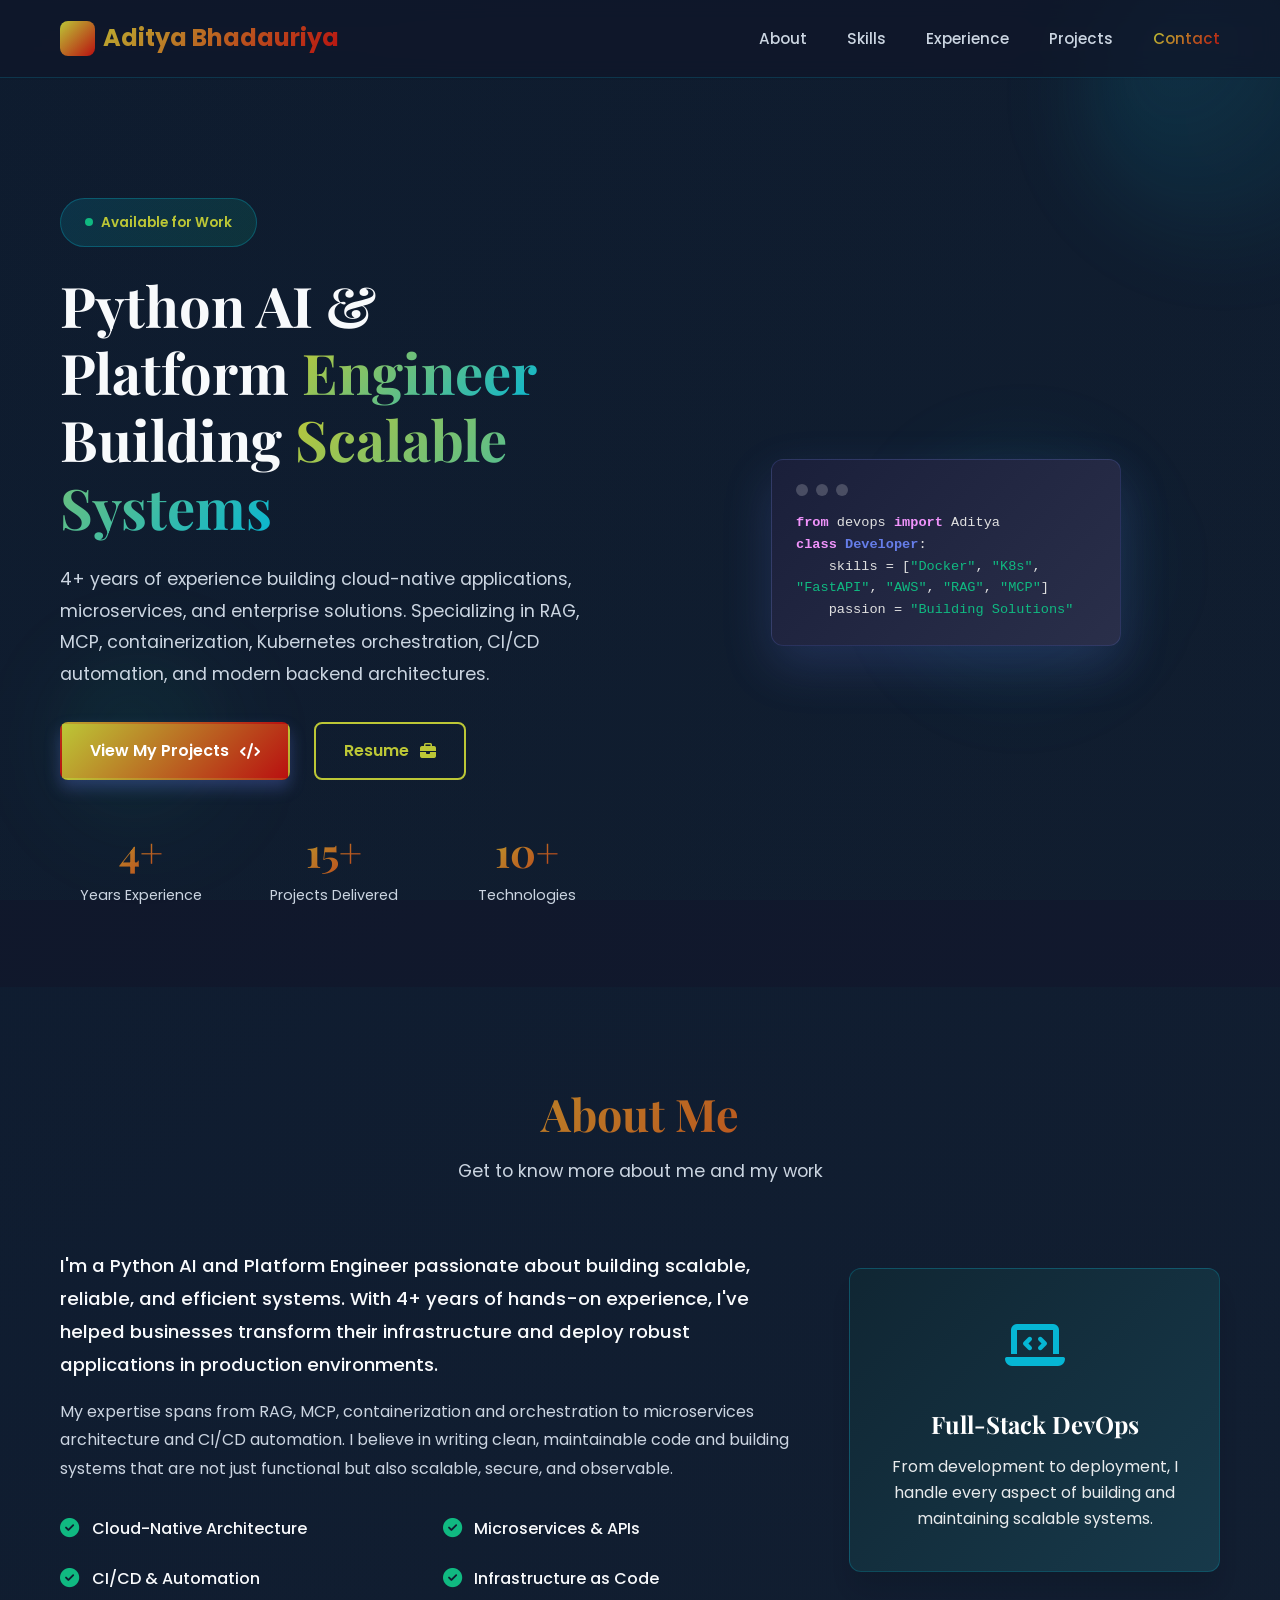
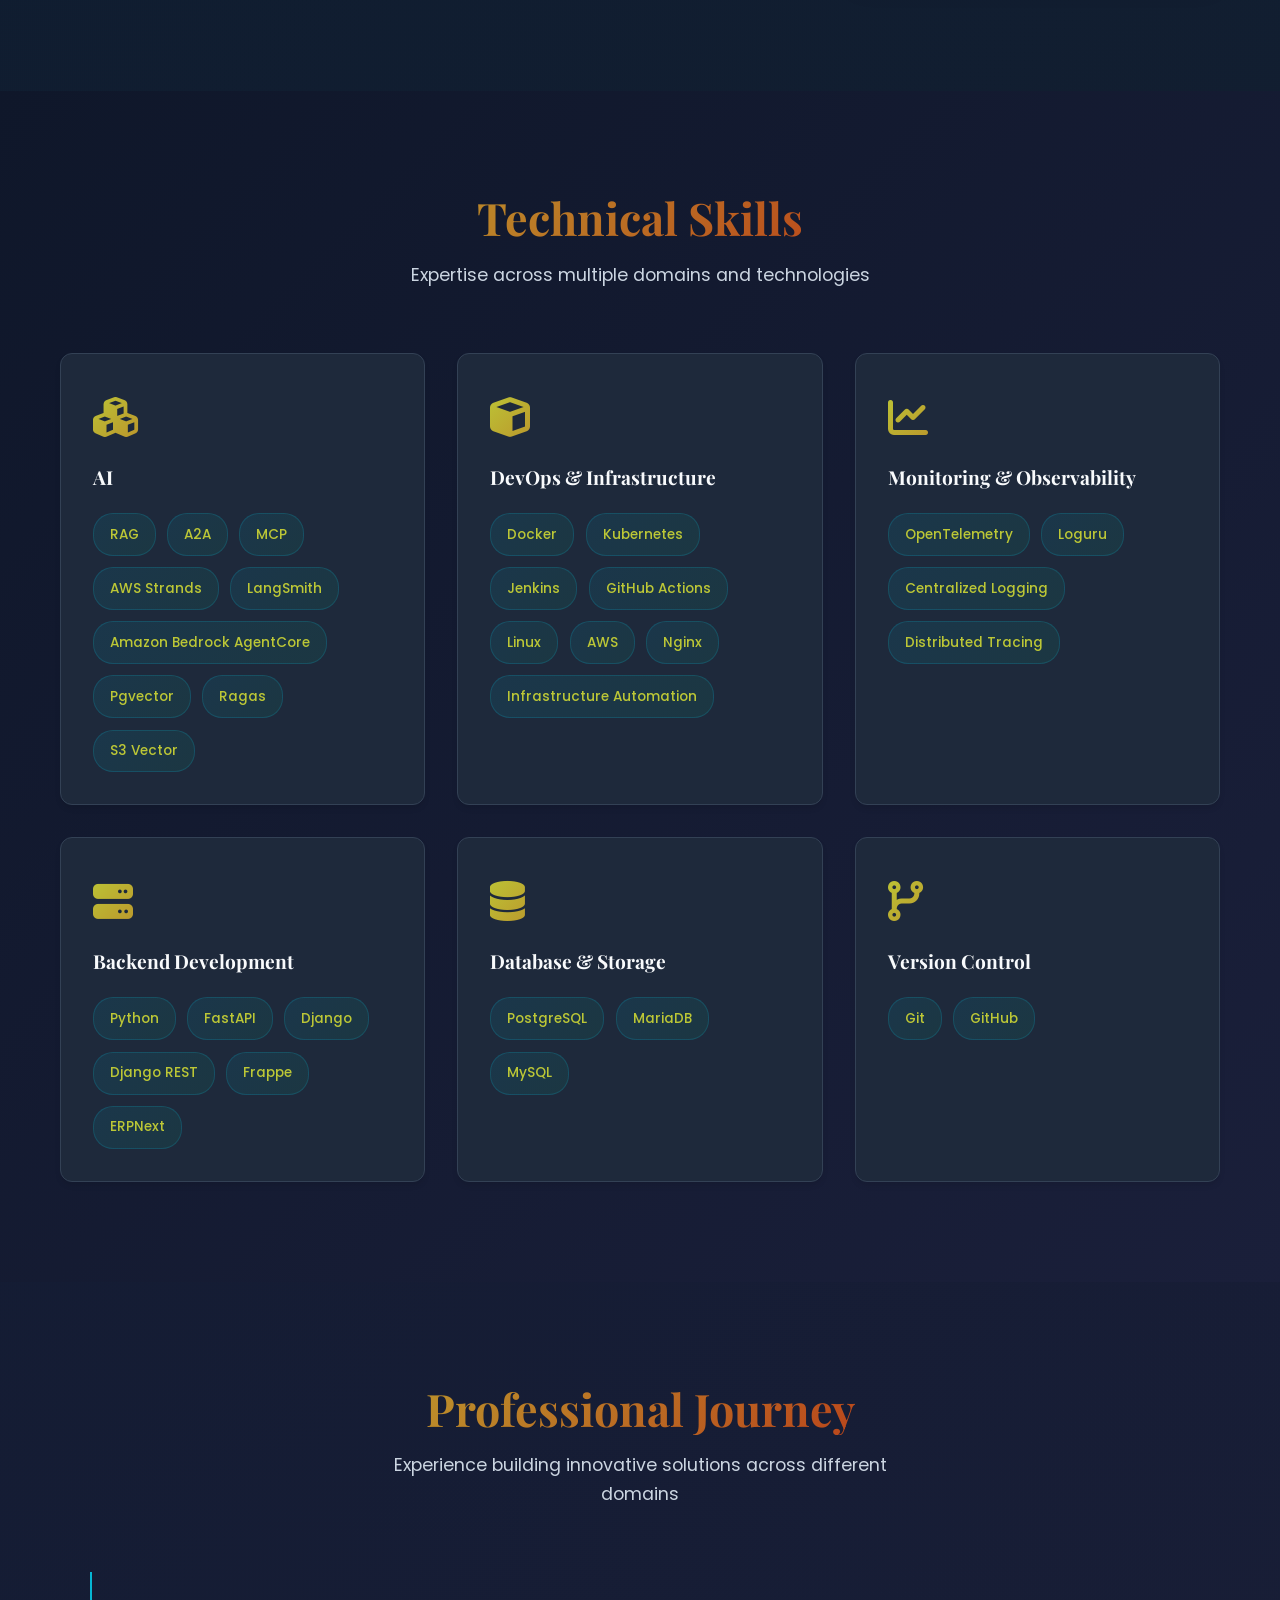
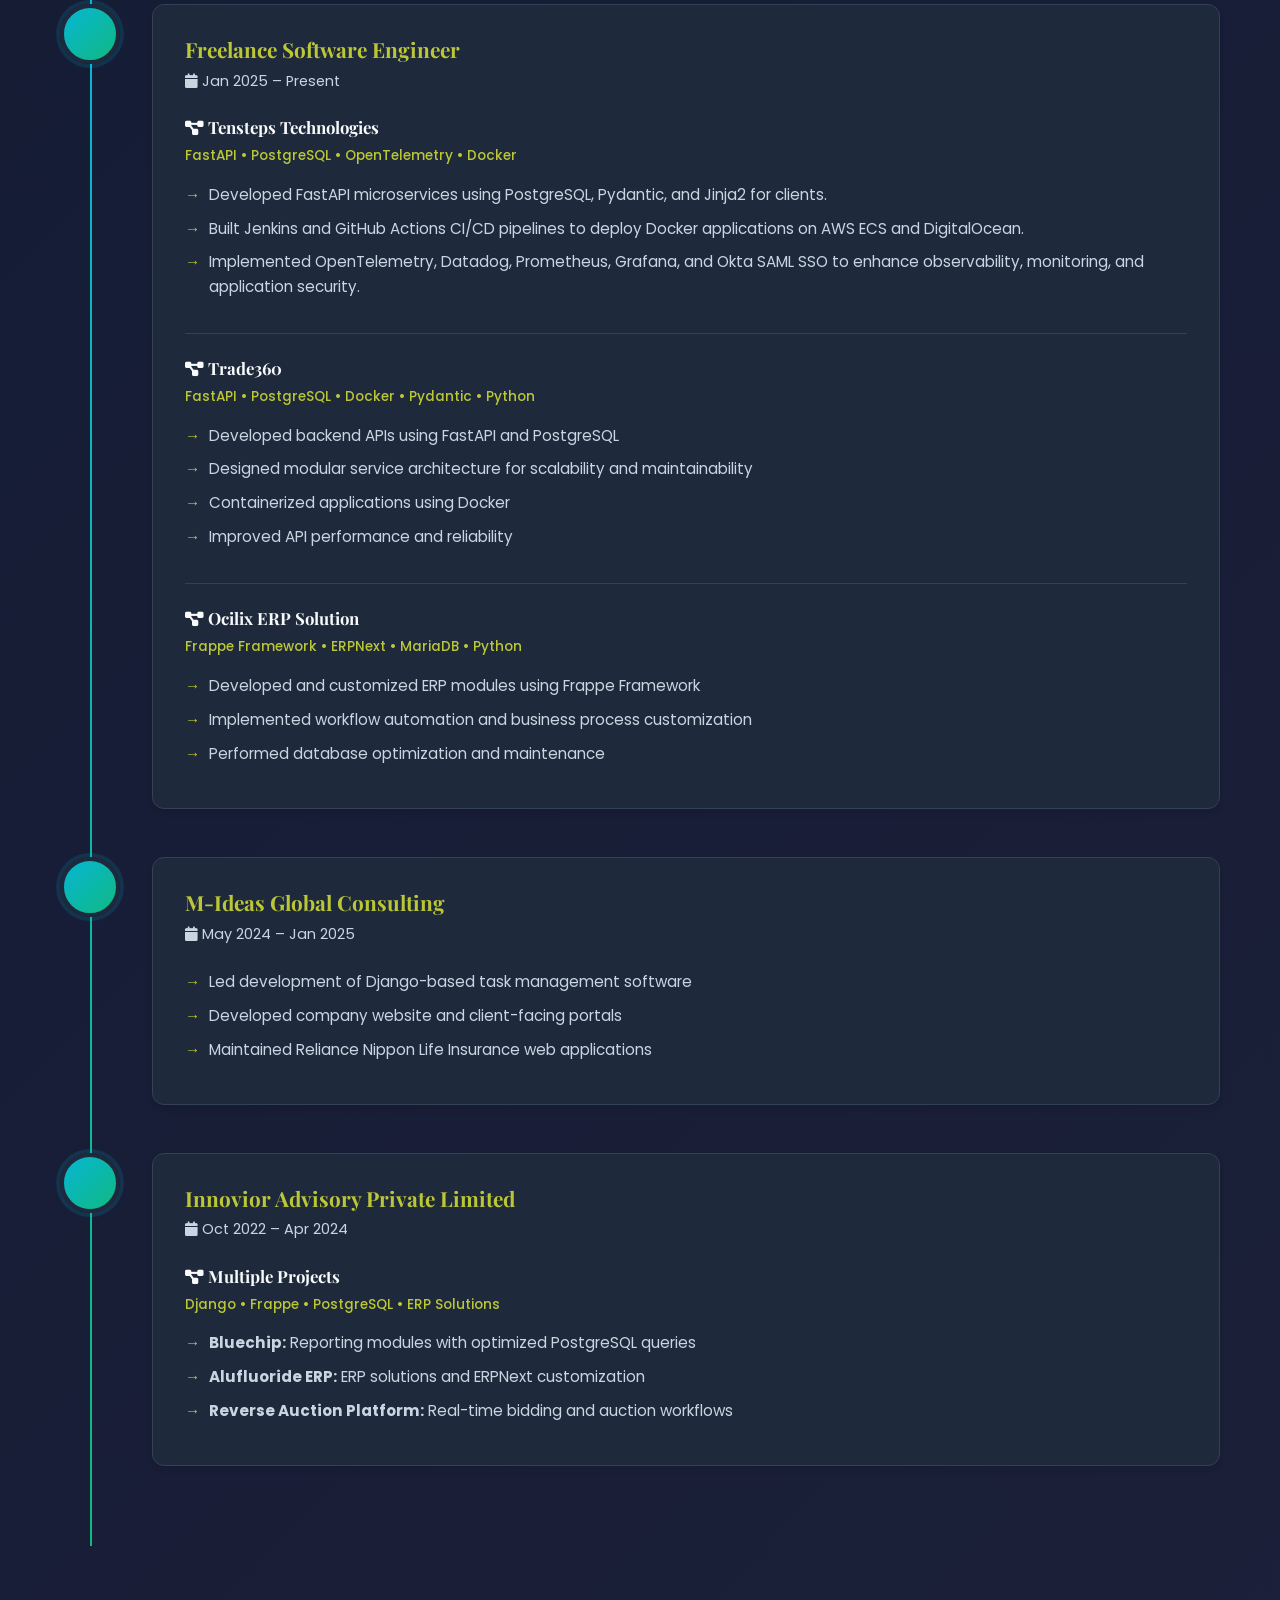
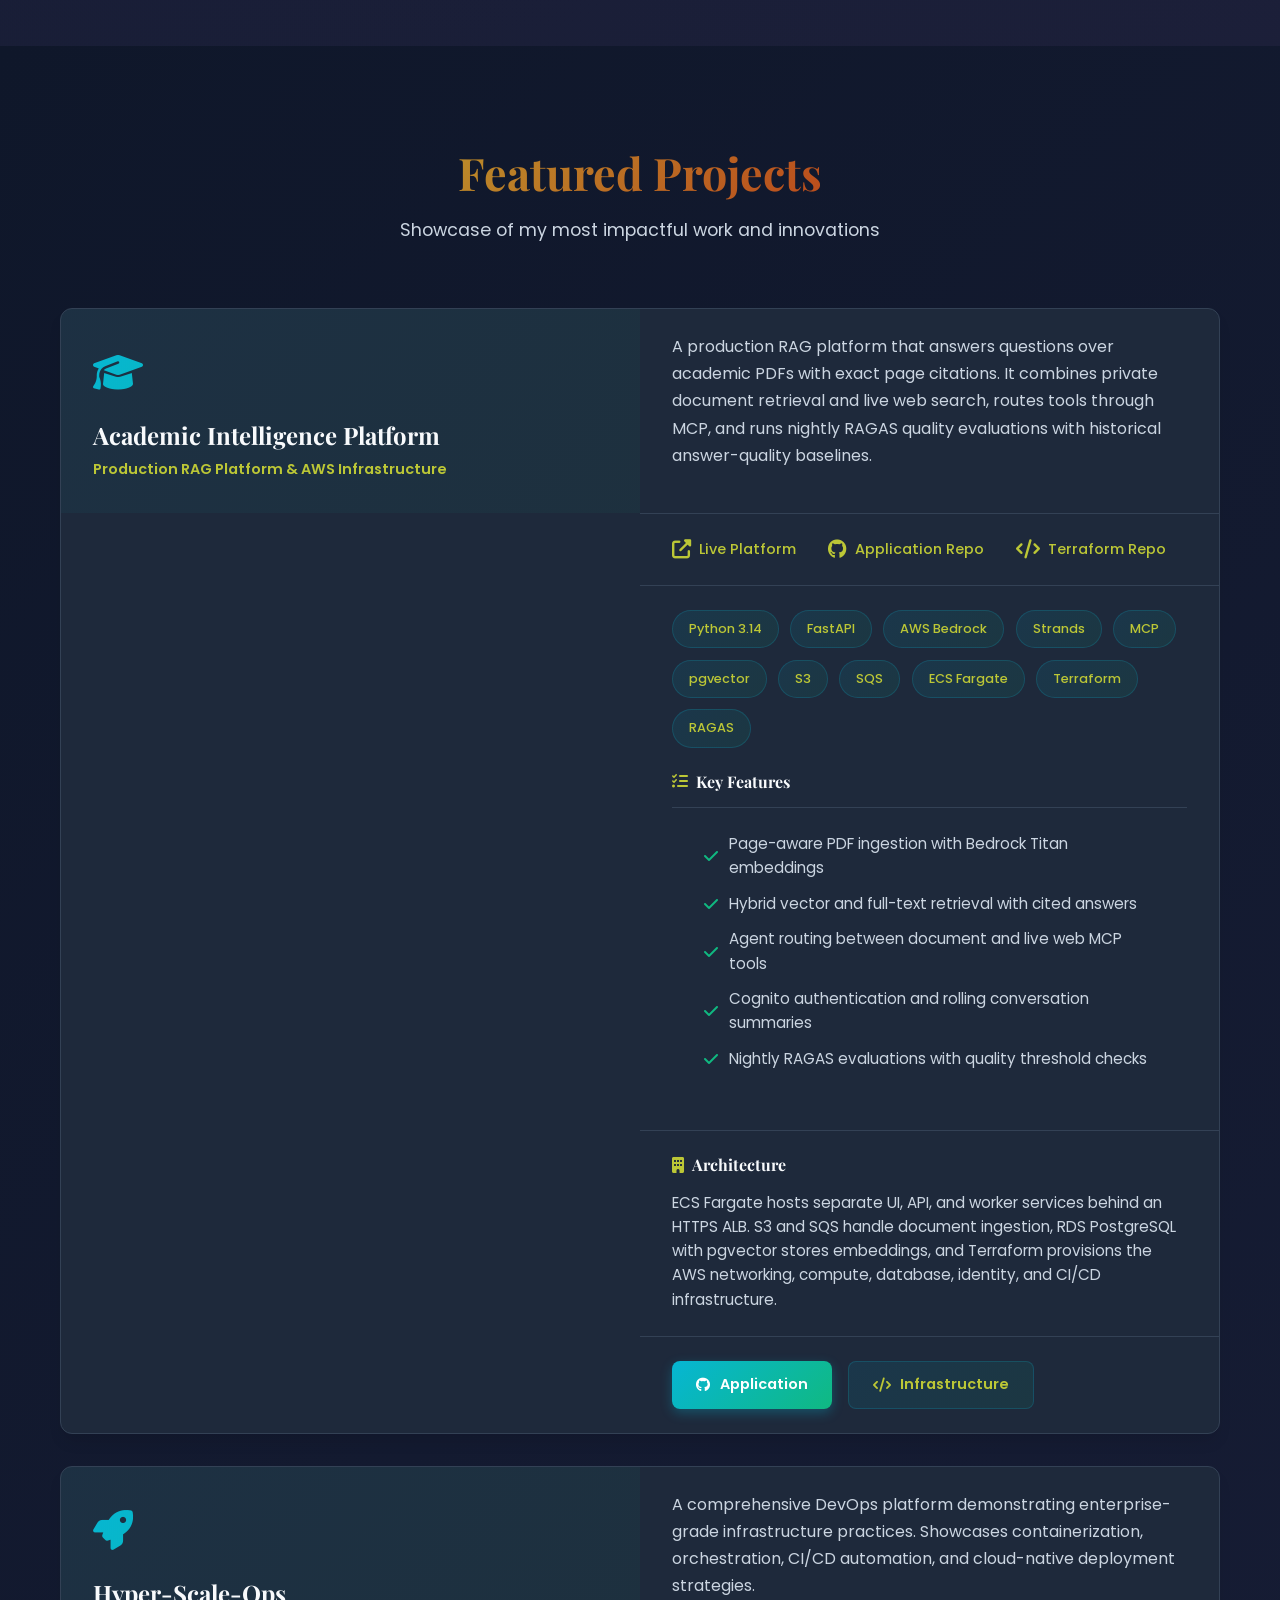
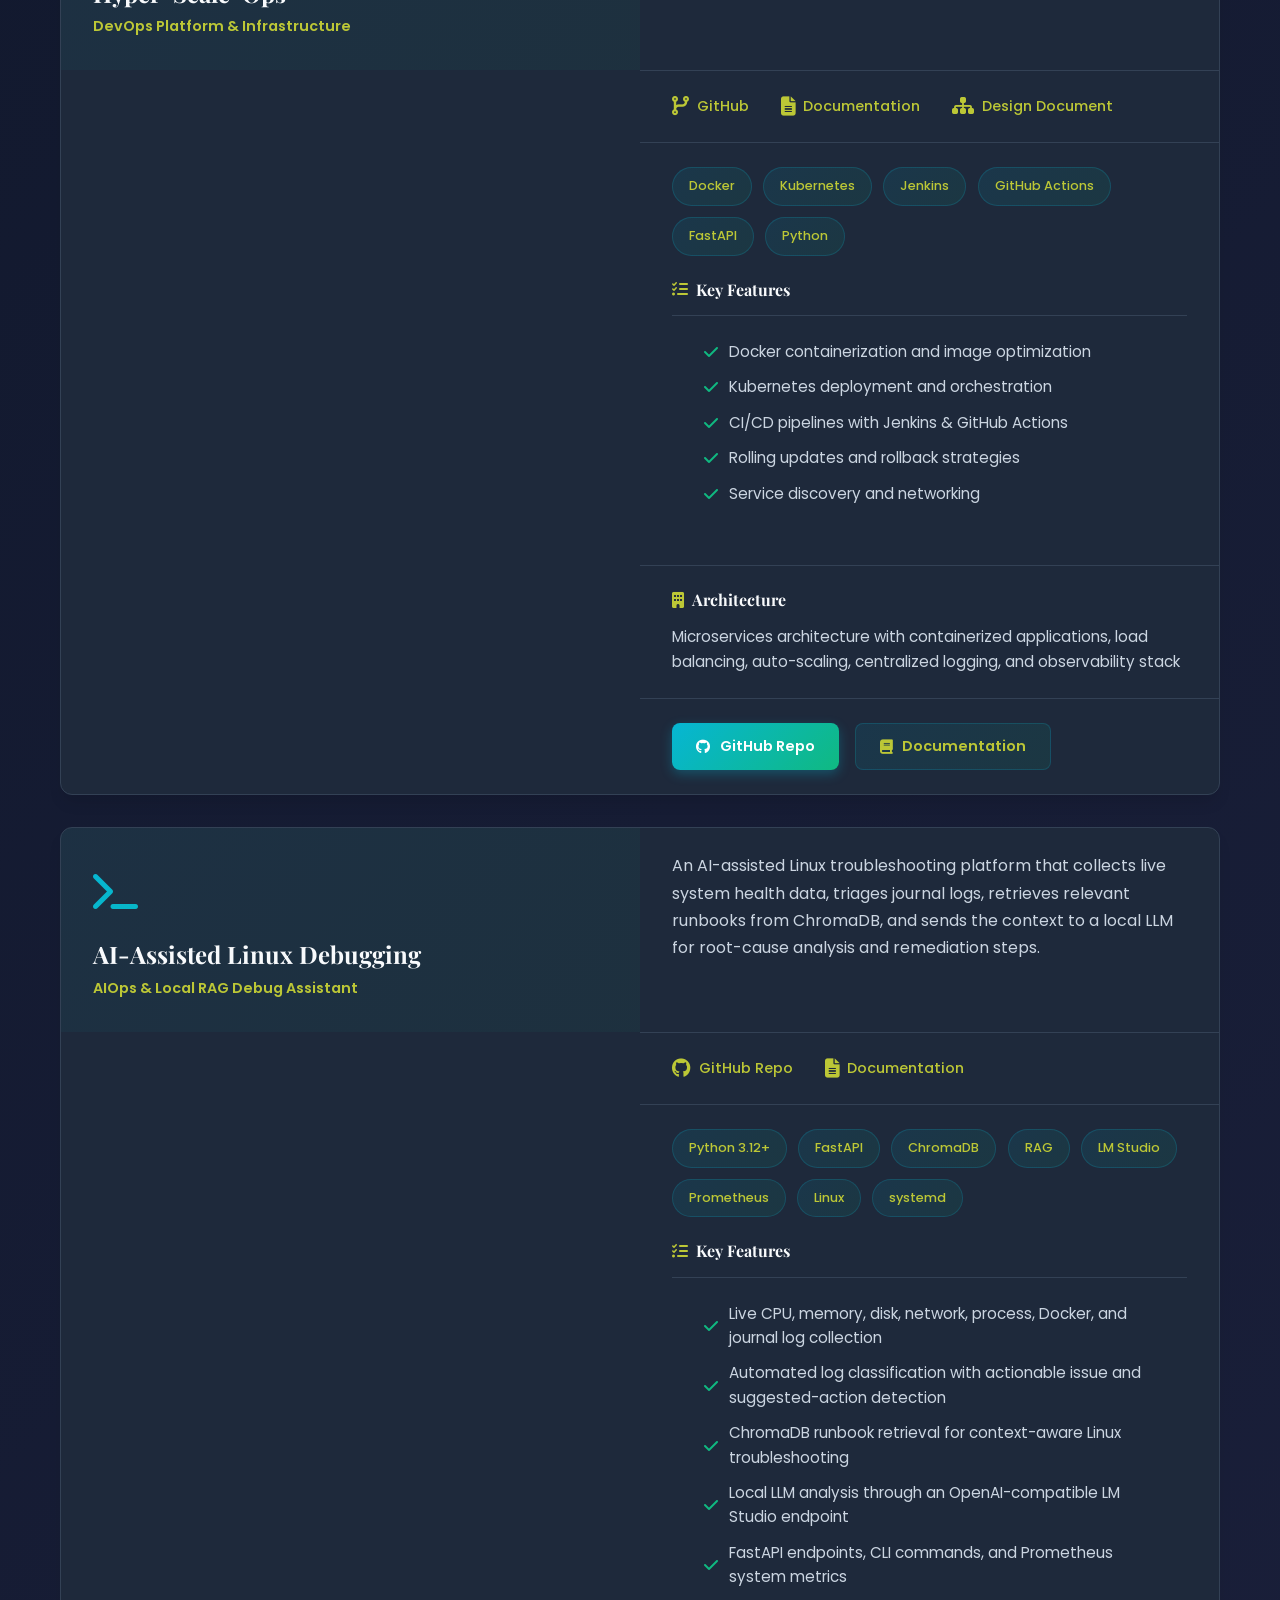
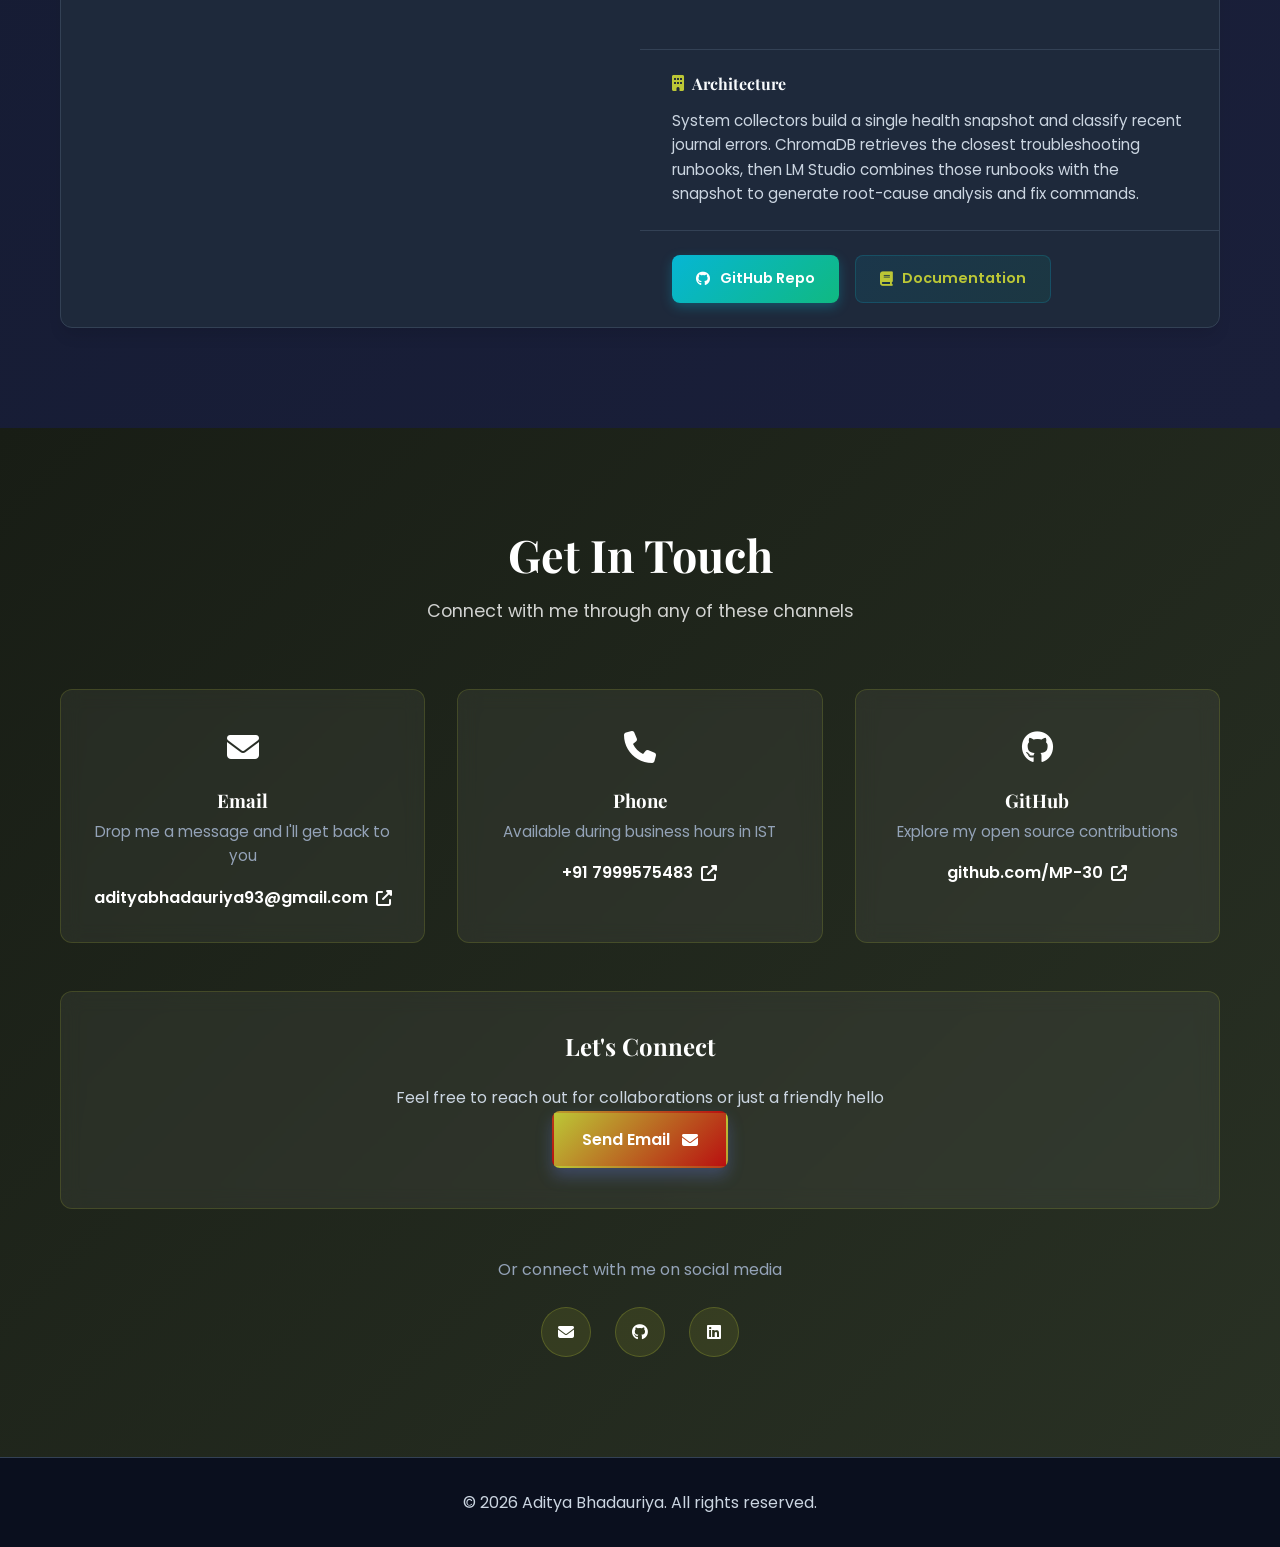
==== index.html @ bada7115 "added linux project" ====
<!DOCTYPE html>
<html lang="en">
<head>
        <!-- Google tag (gtag.js) -->
    <script async src="https://www.googletagmanager.com/gtag/js?id=G-WNMQYFWT1X"></script>
    <script>
      window.dataLayer = window.dataLayer || [];
      function gtag(){dataLayer.push(arguments);}
      gtag('js', new Date());

      gtag('config', 'G-WNMQYFWT1X');
    </script>
    <meta charset="UTF-8">
    <meta name="viewport" content="width=device-width, initial-scale=1.0">
    <title>Aditya Bhadauriya - DevOps & Backend Engineer</title>
    <link rel="icon" type="image/png" href="icon.png">
    <link rel="stylesheet" href="styles.css?v=20261117">
    <link rel="stylesheet" href="https://cdnjs.cloudflare.com/ajax/libs/font-awesome/6.4.0/css/all.min.css">
    <link href="https://fonts.googleapis.com/css2?family=Poppins:wght@300;400;500;600;700;800&family=Playfair+Display:wght@700;800&display=swap" rel="stylesheet">
</head>
<body>
    <!-- Animated Background -->
    <div class="stars"></div>
    <div class="animated-bg">
        <div class="blob blob-1"></div>
        <div class="blob blob-2"></div>
        <div class="blob blob-3"></div>
    </div>

    <!-- Navigation -->
    <nav class="navbar">
        <div class="container">
            <div class="nav-brand" >
                <span class="brand-icon">
                    <i class="fas fa-code" ></i>
                </span>
                <span>Aditya Bhadauriya</span>
            </div>
            <ul class="nav-menu">
                <li><a href="#about">About</a></li>
                <li><a href="#skills">Skills</a></li>
                <li><a href="#experience">Experience</a></li>
                <li><a href="#projects">Projects</a></li>
                <li><a href="#contact" class="nav-cta">Contact</a></li>
            </ul>
            <div class="hamburger">
                <span></span>
                <span></span>
                <span></span>
            </div>
        </div>
    </nav>

    <!-- Hero Section -->
    <section class="hero">
        <div class="container hero-container">
            <div class="hero-content">
                <div class="hero-badge">
                    <span class="badge-dot"></span>
                    <span>Available for Work</span>
                </div>
                <h1 class="hero-title">
                    Python AI & Platform <span class="gradient-text">Engineer</span><br>
                    Building <span class="gradient-text">Scalable Systems</span>
                </h1>
                <p class="hero-subtitle">
                    4+ years of experience building cloud-native applications, microservices, and enterprise solutions.
                    Specializing in RAG, MCP, containerization, Kubernetes orchestration, CI/CD automation, and modern backend architectures.
                </p>
                <div class="hero-cta">
                    <a href="#projects" class="btn btn-primary">
                        <span>View My Projects</span>
                        <i class="fas fa-code"></i>
                    </a>
                    <a href="assets/aditya_python_ai.pdf" target="_blank" rel="noopener noreferrer" class="btn btn-secondary">
                        <span>Resume</span>
                        <i class="fas fa-briefcase"></i>
                    </a>
                </div>
                <div class="hero-stats">
                    <div class="stat">
                        <h3>4+</h3>
                        <p>Years Experience</p>
                    </div>
                    <div class="stat">
                        <h3>15+</h3>
                        <p>Projects Delivered</p>
                    </div>
                    <div class="stat">
                        <h3>10+</h3>
                        <p>Technologies</p>
                    </div>
                </div>
            </div>
            <div class="hero-visual">
                <div class="hero-code">
                    <div class="code-header">
                        <div class="code-dot"></div>
                        <div class="code-dot"></div>
                        <div class="code-dot"></div>
                    </div>
                    <div class="code-content">
                        <p><span class="code-keyword">from</span> devops <span class="code-keyword">import</span> Aditya</p>
                        <p><span class="code-keyword">class</span> <span class="code-class">Developer</span>:</p>
                        <p>&nbsp;&nbsp;&nbsp;&nbsp;skills = [<span class="code-string">"Docker"</span>, <span class="code-string">"K8s"</span>, <span class="code-string">"FastAPI"</span>, <span class="code-string">"AWS"</span>, <span class="code-string">"RAG"</span>, <span class="code-string">"MCP"</span>]</p>
                        <p>&nbsp;&nbsp;&nbsp;&nbsp;passion = <span class="code-string">"Building Solutions"</span></p>
                    </div>
                </div>
            </div>
        </div>
    </section>

    <!-- About Section -->
    <section id="about" class="section about">
        <div class="container">
            <div class="section-header">
                <h2>About Me</h2>
                <p>Get to know more about me and my work</p>
            </div>
            <div class="about-grid">
                <div class="about-content">
                    <p class="about-text lead">
                        I'm a Python AI and Platform Engineer passionate about building scalable, reliable, and efficient systems.
                        With 4+ years of hands-on experience, I've helped businesses transform their infrastructure and deploy
                        robust applications in production environments.
                    </p>
                    <p class="about-text">
                        My expertise spans from RAG, MCP, containerization and orchestration to microservices architecture and CI/CD automation.
                        I believe in writing clean, maintainable code and building systems that are not just functional but also scalable, 
                        secure, and observable.
                    </p>
                    <div class="about-highlights">
                        <div class="highlight-item">
                            <i class="fas fa-check-circle"></i>
                            <span>Cloud-Native Architecture</span>
                        </div>
                        <div class="highlight-item">
                            <i class="fas fa-check-circle"></i>
                            <span>Microservices & APIs</span>
                        </div>
                        <div class="highlight-item">
                            <i class="fas fa-check-circle"></i>
                            <span>CI/CD & Automation</span>
                        </div>
                        <div class="highlight-item">
                            <i class="fas fa-check-circle"></i>
                            <span>Infrastructure as Code</span>
                        </div>
                    </div>
                </div>
                <div class="about-card">
                    <div class="card-icon">
                        <i class="fas fa-laptop-code"></i>
                    </div>
                    <h3>Full-Stack DevOps</h3>
                    <p>From development to deployment, I handle every aspect of building and maintaining scalable systems.</p>
                </div>
            </div>
        </div>
    </section>

    <!-- Skills Section -->
    <section id="skills" class="section skills">
        <div class="container">
            <div class="section-header">
                <h2>Technical Skills</h2>
                <p>Expertise across multiple domains and technologies</p>
            </div>
            <div class="skills-grid">
                <div class="skill-card">
                    <div class="skill-icon">
                        <i class="fas fa-cubes"></i>
                    </div>
                    <h3>AI</h3>
                    <div class="skill-tags">
                        <span class="skill-tag">RAG</span>
                        <span class="skill-tag">A2A</span>
                        <span class="skill-tag">MCP</span>
                        <span class="skill-tag">AWS Strands</span>
                        <span class="skill-tag">LangSmith</span>
                        <span class="skill-tag">Amazon Bedrock AgentCore</span>
                        <span class="skill-tag">Pgvector</span>
                        <span class="skill-tag">Ragas</span>
                        <span class="skill-tag">S3 Vector</span>
                    </div>
                </div>
                <div class="skill-card">
                    <div class="skill-icon">
                        <i class="fas fa-cube"></i>
                    </div>
                    <h3>DevOps & Infrastructure</h3>
                    <div class="skill-tags">
                        <span class="skill-tag">Docker</span>
                        <span class="skill-tag">Kubernetes</span>
                        <span class="skill-tag">Jenkins</span>
                        <span class="skill-tag">GitHub Actions</span>
                        <span class="skill-tag">Linux</span>
                        <span class="skill-tag">AWS</span>
                        <span class="skill-tag">Nginx</span>
                        <span class="skill-tag">Infrastructure Automation</span>
                    </div>
                </div>

                <div class="skill-card">
                    <div class="skill-icon">
                        <i class="fas fa-chart-line"></i>
                    </div>
                    <h3>Monitoring & Observability</h3>
                    <div class="skill-tags">
                        <span class="skill-tag">OpenTelemetry</span>
                        <span class="skill-tag">Loguru</span>
                        <span class="skill-tag">Centralized Logging</span>
                        <span class="skill-tag">Distributed Tracing</span>
                    </div>
                </div>

                <div class="skill-card">
                    <div class="skill-icon">
                        <i class="fas fa-server"></i>
                    </div>
                    <h3>Backend Development</h3>
                    <div class="skill-tags">
                        <span class="skill-tag">Python</span>
                        <span class="skill-tag">FastAPI</span>
                        <span class="skill-tag">Django</span>
                        <span class="skill-tag">Django REST</span>
                        <span class="skill-tag">Frappe</span>
                        <span class="skill-tag">ERPNext</span>
                    </div>
                </div>

                <div class="skill-card">
                    <div class="skill-icon">
                        <i class="fas fa-database"></i>
                    </div>
                    <h3>Database & Storage</h3>
                    <div class="skill-tags">
                        <span class="skill-tag">PostgreSQL</span>
                        <span class="skill-tag">MariaDB</span>
                        <span class="skill-tag">MySQL</span>
                    </div>
                </div>

                <div class="skill-card">
                    <div class="skill-icon">
                        <i class="fas fa-code-branch"></i>
                    </div>
                    <h3>Version Control</h3>
                    <div class="skill-tags">
                        <span class="skill-tag">Git</span>
                        <span class="skill-tag">GitHub</span>
                    </div>
                </div>
            </div>
        </div>
    </section>

    <!-- Experience Section -->
    <section id="experience" class="section experience">
        <div class="container">
            <div class="section-header">
                <h2>Professional Journey</h2>
                <p>Experience building innovative solutions across different domains</p>
            </div>
            
            <div class="experience-timeline">
                <div class="timeline-item">
                    <div class="timeline-marker"></div>
                    <div class="timeline-content">
                        <div class="experience-header">
                            <h3>Freelance Software Engineer</h3>
                            <span class="date"><i class="fas fa-calendar"></i> Jan 2025 – Present</span>
                        </div>

                        <div class="experience-project">
                            <h4><i class="fas fa-project-diagram"></i> Tensteps Technologies</h4>
                            <p class="tech-stack">FastAPI • PostgreSQL • OpenTelemetry • Docker</p>
                            <ul class="responsibilities">
                                <li>Developed FastAPI microservices using PostgreSQL, Pydantic, and Jinja2 for clients.</li>
                                <li>Built Jenkins and GitHub Actions CI/CD pipelines to deploy Docker applications on AWS ECS and DigitalOcean.</li>
                                <li>Implemented OpenTelemetry, Datadog, Prometheus, Grafana, and Okta SAML SSO to enhance observability, monitoring, and application security.</li>
                            </ul>
                        </div>

                        <div class="experience-project">
                            <h4><i class="fas fa-project-diagram"></i> Trade360</h4>
                            <p class="tech-stack">FastAPI • PostgreSQL • Docker • Pydantic • Python</p>
                            <ul class="responsibilities">
                                <li>Developed backend APIs using FastAPI and PostgreSQL</li>
                                <li>Designed modular service architecture for scalability and maintainability</li>
                                <li>Containerized applications using Docker</li>
                                <li>Improved API performance and reliability</li>
                            </ul>
                        </div>

                        <div class="experience-project">
                            <h4><i class="fas fa-project-diagram"></i> Ocilix ERP Solution</h4>
                            <p class="tech-stack">Frappe Framework • ERPNext • MariaDB • Python</p>
                            <ul class="responsibilities">
                                <li>Developed and customized ERP modules using Frappe Framework</li>
                                <li>Implemented workflow automation and business process customization</li>
                                <li>Performed database optimization and maintenance</li>
                            </ul>
                        </div>
                    </div>
                </div>




                <div class="timeline-item">
                    <div class="timeline-marker"></div>
                    <div class="timeline-content">
                        <div class="experience-header">
                            <h3>M-Ideas Global Consulting</h3>
                            <span class="date"><i class="fas fa-calendar"></i> May 2024 – Jan 2025</span>
                        </div>
                        <ul class="responsibilities">
                            <li>Led development of Django-based task management software</li>
                            <li>Developed company website and client-facing portals</li>
                            <li>Maintained Reliance Nippon Life Insurance web applications</li>
                        </ul>
                    </div>
                </div>

                <div class="timeline-item">
                    <div class="timeline-marker"></div>
                    <div class="timeline-content">
                        <div class="experience-header">
                            <h3>Innovior Advisory Private Limited</h3>
                            <span class="date"><i class="fas fa-calendar"></i> Oct 2022 – Apr 2024</span>
                        </div>

                        <div class="experience-project">
                            <h4><i class="fas fa-project-diagram"></i> Multiple Projects</h4>
                            <p class="tech-stack">Django • Frappe • PostgreSQL • ERP Solutions</p>
                            <ul class="responsibilities">
                                <li><strong>Bluechip:</strong> Reporting modules with optimized PostgreSQL queries</li>
                                <li><strong>Alufluoride ERP:</strong> ERP solutions and ERPNext customization</li>
                                <li><strong>Reverse Auction Platform:</strong> Real-time bidding and auction workflows</li>
                            </ul>
                        </div>
                    </div>
                </div>
            </div>
        </div>
    </section>

    <!-- Projects Section -->
    <section id="projects" class="section projects">
        <div class="container">
            <div class="section-header">
                <h2>Featured Projects</h2>
                <p>Showcase of my most impactful work and innovations</p>
            </div>
            
            <div class="projects-grid">
                <div class="project-card featured">
                    <div class="project-header">
                        <div class="project-icon">
                            <i class="fas fa-graduation-cap"></i>
                        </div>
                        <h3>Academic Intelligence Platform</h3>
                        <span class="project-type">Production RAG Platform & AWS Infrastructure</span>
                    </div>
                    <p class="project-description">
                        A production RAG platform that answers questions over academic PDFs with exact page citations.
                        It combines private document retrieval and live web search, routes tools through MCP, and runs nightly
                        RAGAS quality evaluations with historical answer-quality baselines.
                    </p>
                    <div class="project-meta">
                        <a href="https://ai.adityalive.tech" target="_blank" rel="noopener noreferrer" class="meta-item">
                            <i class="fas fa-external-link-alt"></i>
                            <span>Live Platform</span>
                        </a>
                        <a href="https://github.com/MP-30/Academic-Intelligence-Platform" target="_blank" rel="noopener noreferrer" class="meta-item">
                            <i class="fab fa-github"></i>
                            <span>Application Repo</span>
                        </a>
                        <a href="https://github.com/MP-30/academic-intelligence-platform-terraform" target="_blank" rel="noopener noreferrer" class="meta-item">
                            <i class="fas fa-code"></i>
                            <span>Terraform Repo</span>
                        </a>
                    </div>
                    <div class="project-tech">
                        <span class="tech">Python 3.14</span>
                        <span class="tech">FastAPI</span>
                        <span class="tech">AWS Bedrock</span>
                        <span class="tech">Strands</span>
                        <span class="tech">MCP</span>
                        <span class="tech">pgvector</span>
                        <span class="tech">S3</span>
                        <span class="tech">SQS</span>
                        <span class="tech">ECS Fargate</span>
                        <span class="tech">Terraform</span>
                        <span class="tech">RAGAS</span>
                    </div>
                    <div class="project-section">
                        <h4><i class="fas fa-tasks"></i> Key Features</h4>
                        <ul class="project-features">
                            <li><i class="fas fa-check"></i> Page-aware PDF ingestion with Bedrock Titan embeddings</li>
                            <li><i class="fas fa-check"></i> Hybrid vector and full-text retrieval with cited answers</li>
                            <li><i class="fas fa-check"></i> Agent routing between document and live web MCP tools</li>
                            <li><i class="fas fa-check"></i> Cognito authentication and rolling conversation summaries</li>
                            <li><i class="fas fa-check"></i> Nightly RAGAS evaluations with quality threshold checks</li>
                        </ul>
                    </div>
                    <div class="project-section">
                        <h4><i class="fas fa-building"></i> Architecture</h4>
                        <p class="project-architecture">
                            ECS Fargate hosts separate UI, API, and worker services behind an HTTPS ALB.
                            S3 and SQS handle document ingestion, RDS PostgreSQL with pgvector stores embeddings,
                            and Terraform provisions the AWS networking, compute, database, identity, and CI/CD infrastructure.
                        </p>
                    </div>
                    <div class="project-links">
                        <a href="https://github.com/MP-30/Academic-Intelligence-Platform" class="project-link primary" target="_blank" rel="noopener noreferrer">
                            <i class="fab fa-github"></i>
                            <span>Application</span>
                        </a>
                        <a href="https://github.com/MP-30/academic-intelligence-platform-terraform" class="project-link secondary" target="_blank" rel="noopener noreferrer">
                            <i class="fas fa-code"></i>
                            <span>Infrastructure</span>
                        </a>
                    </div>
                </div>

                <div class="project-card featured">

                    <div class="project-header">
                        <div class="project-icon">
                            <i class="fas fa-rocket"></i>
                        </div>
                        <h3>Hyper-Scale-Ops</h3>
                        <span class="project-type">DevOps Platform & Infrastructure</span>
                    </div>
                    <p class="project-description">
                        A comprehensive DevOps platform demonstrating enterprise-grade infrastructure practices. Showcases containerization, 
                        orchestration, CI/CD automation, and cloud-native deployment strategies.
                    </p>
                    <div class="project-meta">
                        <a href="https://github.com/MP-30/hyper-scale-ops" target="_blank" class="meta-item">
                            <i class="fas fa-code-branch"></i>
                            <span>GitHub</span>
                        </a>

                        <a href="https://app.notion.com/p/Hyper-Scale-Ops-36eb5df6bb2e8033bfb6fa364d04caaa?v=36eb5df6bb2e80d48773000cc028a80b&source=copy_link" target="_blank" class="meta-item">
                            <i class="fas fa-file-alt"></i>
                            <span>Documentation</span>
                        </a>

                        <a href="https://app.notion.com/p/Design-Document-for-Hyper-3a3b5df6bb2e801ebc78c1281d220170?source=copy_link" target="_blank" class="meta-item">
                            <i class="fas fa-sitemap"></i>
                            <span>Design Document</span>
                        </a>
                    </div>
                    <div class="project-tech">
                        <span class="tech">Docker</span>
                        <span class="tech">Kubernetes</span>
                        <span class="tech">Jenkins</span>
                        <span class="tech">GitHub Actions</span>
                        <span class="tech">FastAPI</span>
                        <span class="tech">Python</span>
                    </div>
                    <div class="project-section">
                        <h4><i class="fas fa-tasks"></i> Key Features</h4>
                        <ul class="project-features">
                            <li><i class="fas fa-check"></i> Docker containerization and image optimization</li>
                            <li><i class="fas fa-check"></i> Kubernetes deployment and orchestration</li>
                            <li><i class="fas fa-check"></i> CI/CD pipelines with Jenkins & GitHub Actions</li>
                            <li><i class="fas fa-check"></i> Rolling updates and rollback strategies</li>
                            <li><i class="fas fa-check"></i> Service discovery and networking</li>
                        </ul>
                    </div>
                    <div class="project-section">
                        <h4><i class="fas fa-building"></i> Architecture</h4>
                        <p class="project-architecture">Microservices architecture with containerized applications, load balancing, auto-scaling, centralized logging, and observability stack</p>
                    </div>
                    <div class="project-links">
                        <a href="https://github.com/MP-30/hyper-scale-ops" class="project-link primary" target="_blank">
                            <i class="fab fa-github"></i>
                            <span>GitHub Repo</span>
                        </a>
                        <a href="https://app.notion.com/p/Hyper-Scale-Ops-36eb5df6bb2e8033bfb6fa364d04caaa?v=36eb5df6bb2e80d48773000cc028a80b&source=copy_link" class="project-link secondary" target="_blank">
                            <i class="fas fa-book"></i>
                            <span>Documentation</span>
                        </a>
                    </div>
                </div>

                <div class="project-card featured">
                    <div class="project-header">
                        <div class="project-icon">
                            <i class="fas fa-terminal"></i>
                        </div>
                        <h3>AI-Assisted Linux Debugging</h3>
                        <span class="project-type">AIOps & Local RAG Debug Assistant</span>
                    </div>
                    <p class="project-description">
                        An AI-assisted Linux troubleshooting platform that collects live system health data,
                        triages journal logs, retrieves relevant runbooks from ChromaDB, and sends the context
                        to a local LLM for root-cause analysis and remediation steps.
                    </p>
                    <div class="project-meta">
                        <a href="https://github.com/MP-30/AI-assisted-Linux-debugging" target="_blank" rel="noopener noreferrer" class="meta-item">
                            <i class="fab fa-github"></i>
                            <span>GitHub Repo</span>
                        </a>
                        <a href="https://github.com/MP-30/AI-assisted-Linux-debugging#readme" target="_blank" rel="noopener noreferrer" class="meta-item">
                            <i class="fas fa-file-alt"></i>
                            <span>Documentation</span>
                        </a>
                    </div>
                    <div class="project-tech">
                        <span class="tech">Python 3.12+</span>
                        <span class="tech">FastAPI</span>
                        <span class="tech">ChromaDB</span>
                        <span class="tech">RAG</span>
                        <span class="tech">LM Studio</span>
                        <span class="tech">Prometheus</span>
                        <span class="tech">Linux</span>
                        <span class="tech">systemd</span>
                    </div>
                    <div class="project-section">
                        <h4><i class="fas fa-tasks"></i> Key Features</h4>
                        <ul class="project-features">
                            <li><i class="fas fa-check"></i> Live CPU, memory, disk, network, process, Docker, and journal log collection</li>
                            <li><i class="fas fa-check"></i> Automated log classification with actionable issue and suggested-action detection</li>
                            <li><i class="fas fa-check"></i> ChromaDB runbook retrieval for context-aware Linux troubleshooting</li>
                            <li><i class="fas fa-check"></i> Local LLM analysis through an OpenAI-compatible LM Studio endpoint</li>
                            <li><i class="fas fa-check"></i> FastAPI endpoints, CLI commands, and Prometheus system metrics</li>
                        </ul>
                    </div>
                    <div class="project-section">
                        <h4><i class="fas fa-building"></i> Architecture</h4>
                        <p class="project-architecture">
                            System collectors build a single health snapshot and classify recent journal errors.
                            ChromaDB retrieves the closest troubleshooting runbooks, then LM Studio combines
                            those runbooks with the snapshot to generate root-cause analysis and fix commands.
                        </p>
                    </div>
                    <div class="project-links">
                        <a href="https://github.com/MP-30/AI-assisted-Linux-debugging" class="project-link primary" target="_blank" rel="noopener noreferrer">
                            <i class="fab fa-github"></i>
                            <span>GitHub Repo</span>
                        </a>
                        <a href="https://github.com/MP-30/AI-assisted-Linux-debugging#readme" class="project-link secondary" target="_blank" rel="noopener noreferrer">
                            <i class="fas fa-book"></i>
                            <span>Documentation</span>
                        </a>
                    </div>
                </div>

                </div>
            </div>
    </section>

<!--    &lt;!&ndash;- Freelancing Section &ndash;&gt;-->
<!--        <section id="projects" class="section projects">-->
<!--        <div class="container">-->
<!--            <div class="section-header">-->
<!--                <h2>Freelancing</h2>-->
<!--                <p>Showcase of my most freelancing works</p>-->
<!--            </div>-->

<!--            <div class="projects-grid">-->


<!--                <div class="project-card">-->
<!--                    <div class="project-header">-->
<!--                        <div class="project-icon">-->
<!--                            <i class="fas fa-cubes"></i>-->
<!--                        </div>-->
<!--                        <h3>Trade360</h3>-->
<!--                        <span class="project-type">FastAPI Backend Service</span>-->
<!--                    </div>-->
<!--                    <p class="project-description">-->
<!--                        Modern backend service for trading platform with modular architecture, robust validation, and high performance.-->
<!--                    </p>-->
<!--                    <div class="project-tech">-->
<!--                        <span class="tech">FastAPI</span>-->
<!--                        <span class="tech">PostgreSQL</span>-->
<!--                        <span class="tech">Docker</span>-->
<!--                        <span class="tech">Pydantic</span>-->
<!--                    </div>-->
<!--                    <div class="project-section">-->
<!--                        <h4><i class="fas fa-tasks"></i> Responsibilities</h4>-->
<!--                        <ul class="project-features">-->
<!--                            <li><i class="fas fa-check"></i> Backend API development with FastAPI</li>-->
<!--                            <li><i class="fas fa-check"></i> Modular service architecture design</li>-->
<!--                            <li><i class="fas fa-check"></i> Database optimization and migrations</li>-->
<!--                            <li><i class="fas fa-check"></i> Docker containerization</li>-->
<!--                        </ul>-->
<!--                    </div>-->
<!--                    <div class="project-links">-->
<!--                        <a href="#" class="project-link secondary" target="_blank">-->
<!--                            <i class="fas fa-book"></i>-->
<!--                            <span>Project Details</span>-->
<!--                        </a>-->
<!--                    </div>-->
<!--                </div>-->

<!--                <div class="project-card">-->
<!--                    <div class="project-header">-->
<!--                        <div class="project-icon">-->
<!--                            <i class="fas fa-boxes"></i>-->
<!--                        </div>-->
<!--                        <h3>Ocilix ERP</h3>-->
<!--                        <span class="project-type">Enterprise Resource Planning</span>-->
<!--                    </div>-->
<!--                    <p class="project-description">-->
<!--                        Comprehensive ERP solution with workflow automation, business process customization, and enterprise-grade database management.-->
<!--                    </p>-->
<!--                    <div class="project-tech">-->
<!--                        <span class="tech">Frappe</span>-->
<!--                        <span class="tech">ERPNext</span>-->
<!--                        <span class="tech">MariaDB</span>-->
<!--                        <span class="tech">Python</span>-->
<!--                    </div>-->
<!--                    <div class="project-section">-->
<!--                        <h4><i class="fas fa-tasks"></i> Responsibilities</h4>-->
<!--                        <ul class="project-features">-->
<!--                            <li><i class="fas fa-check"></i> ERP module development and customization</li>-->
<!--                            <li><i class="fas fa-check"></i> Workflow automation implementation</li>-->
<!--                            <li><i class="fas fa-check"></i> Database optimization</li>-->
<!--                            <li><i class="fas fa-check"></i> Production deployment and support</li>-->
<!--                        </ul>-->
<!--                    </div>-->
<!--                    <div class="project-links">-->
<!--                        <a href="#" class="project-link secondary" target="_blank">-->
<!--                            <i class="fas fa-book"></i>-->
<!--                            <span>Project Details</span>-->
<!--                        </a>-->
<!--                    </div>-->
<!--                </div>-->
<!--            </div>-->
<!--        </div>-->
<!--    </section>-->

    <!-- Contact Section -->
    <section id="contact" class="section contact">
        <div class="container">
            <div class="section-header contact-header">
                <h2>Get In Touch</h2>
                <p>Connect with me through any of these channels</p>
            </div>
            
            <div class="contact-content">
                <div class="contact-card">
                    <div class="contact-icon">
                        <i class="fas fa-envelope"></i>
                    </div>
                    <h3>Email</h3>
                    <p>Drop me a message and I'll get back to you</p>
                    <a href="mailto:adityabhadauriya93@gmail.com" class="contact-link">
                        adityabhadauriya93@gmail.com
                        <i class="fas fa-external-link-alt"></i>
                    </a>
                </div>

                <div class="contact-card">
                    <div class="contact-icon">
                        <i class="fas fa-phone"></i>
                    </div>
                    <h3>Phone</h3>
                    <p>Available during business hours in IST</p>
                    <a href="tel:+917999575483" class="contact-link">
                        +91 7999575483
                        <i class="fas fa-external-link-alt"></i>
                    </a>
                </div>

                <div class="contact-card">
                    <div class="contact-icon">
                        <i class="fab fa-github"></i>
                    </div>
                    <h3>GitHub</h3>
                    <p>Explore my open source contributions</p>
                    <a href="https://github.com/MP-30" class="contact-link" target="_blank">
                        github.com/MP-30
                        <i class="fas fa-external-link-alt"></i>
                    </a>
                </div>
            </div>

            <div class="contact-cta">
                <div class="cta-box">
                    <h3>Let's Connect</h3>
                    <p>Feel free to reach out for collaborations or just a friendly hello</p>
                    <a href="mailto:adityabhadauriya93@gmail.com" class="btn btn-primary">
                        <span>Send Email</span>
                        <i class="fas fa-envelope"></i>
                    </a>
                </div>
            </div>

            <div class="social-section">
                <p>Or connect with me on social media</p>
                <div class="social-links">
                    <a href="mailto:adityabhadauriya93@gmail.com" class="social-link" title="Email">
                        <i class="fas fa-envelope"></i>
                    </a>
                    <a href="https://github.com/MP-30" class="social-link" title="GitHub">
                        <i class="fab fa-github"></i>
                    </a>
                    <a href="https://www.linkedin.com/in/aditya-bhadauriya-99bb8a86/" class="social-link" title="LinkedIn">
                        <i class="fab fa-linkedin"></i>
                    </a>

                </div>
            </div>
        </div>
    </section>

    <!-- Footer -->
    <footer class="footer">
        <div class="container">
            <p>&copy; 2026 Aditya Bhadauriya. All rights reserved.</p>
        </div>
    </footer>

    <script src="script.js"></script>
</body>
</html>
---- styles.css ----
/* ===== ROOT VARIABLES ===== */
:root {
    --primary-color: #bcc736;
    --secondary-color: #b91010;
    --accent-color: #06b6d4;
    --dark-bg: #0f172a;
    --light-bg: #1e293b;
    --text-primary: #f8fafc;
    --text-secondary: #cbd5e1;
    --text-light: #94a3b8;
    --border-color: #334155;
    --success-color: #10b981;
    --card-bg: #1e293b;
    --transition: all 0.3s cubic-bezier(0.4, 0, 0.2, 1);
    --shadow-sm: 0 1px 2px 0 rgba(0, 0, 0, 0.05);
    --shadow-md: 0 4px 6px -1px rgba(0, 0, 0, 0.1);
    --shadow-lg: 0 10px 15px -3px rgba(0, 0, 0, 0.1);
    --shadow-xl: 0 20px 25px -5px rgba(0, 0, 0, 0.1);
    --shadow-2xl: 0 25px 50px -12px rgba(0, 0, 0, 0.15);
}

/* ===== GLOBAL STYLES ===== */
* {
    margin: 0;
    padding: 0;
    box-sizing: border-box;
}

html {
    scroll-behavior: smooth;
}

body {
    font-family: 'Poppins', -apple-system, BlinkMacSystemFont, 'Segoe UI', sans-serif;
    color: var(--text-primary);
    background: linear-gradient(135deg, #0f172a 0%, #1a1f3a 100%);
    line-height: 1.6;
    overflow-x: hidden;
}

/* ===== ANIMATED BACKGROUND ===== */
.animated-bg {
    position: fixed;
    top: 0;
    left: 0;
    width: 100%;
    height: 100%;
    background: linear-gradient(135deg, rgba(6, 182, 212, 0.03), rgba(16, 185, 129, 0.03));
    z-index: -1;
    pointer-events: none;
}

.blob {
    position: absolute;
    border-radius: 50%;
    background: radial-gradient(circle at 30% 30%, rgba(6, 182, 212, 0.15), transparent);
    filter: blur(40px);
    animation: float 8s ease-in-out infinite;
}

.blob-1 {
    width: 300px;
    height: 300px;
    top: -50px;
    right: -100px;
    animation-delay: 0s;
}

.blob-2 {
    width: 200px;
    height: 200px;
    bottom: 50px;
    left: 50px;
    background: radial-gradient(circle at 30% 30%, rgba(16, 185, 129, 0.1), transparent);
    animation-delay: 2s;
}

.blob-3 {
    width: 250px;
    height: 250px;
    top: 50%;
    right: 10%;
    background: radial-gradient(circle at 30% 30%, rgba(6, 182, 212, 0.1), transparent);
    animation-delay: 4s;
}

@keyframes float {
    0%, 100% { transform: translate(0, 0) rotate(0deg); }
    33% { transform: translate(30px, -50px) rotate(120deg); }
    66% { transform: translate(-20px, 20px) rotate(240deg); }
}

.stars {
    position: fixed;
    width: 100%;
    height: 100%;
    top: 0;
    left: 0;
    z-index: -2;
    pointer-events: none;
}

/* ===== CONTAINER ===== */
.container {
    max-width: 1200px;
    margin: 0 auto;
    padding: 0 20px;
}

/* ===== TYPOGRAPHY ===== */
h1, h2, h3, h4, h5, h6 {
    font-family: 'Playfair Display', serif;
    font-weight: 700;
    line-height: 1.2;
}

h2 {
    font-size: 3rem;
    background: linear-gradient(135deg, var(--primary-color), var(--secondary-color));
    -webkit-background-clip: text;
    -webkit-text-fill-color: transparent;
    background-clip: text;
}

p {
    color: var(--text-secondary);
}

.gradient-text {
    background: linear-gradient(135deg, var(--primary-color), var(--accent-color));
    -webkit-background-clip: text;
    -webkit-text-fill-color: transparent;
    background-clip: text;
}

/* ===== NAVIGATION ===== */
.navbar {
    background: rgba(15, 23, 42, 0.8);
    backdrop-filter: blur(10px);
    -webkit-backdrop-filter: blur(10px);
    box-shadow: 0 4px 12px rgba(0, 0, 0, 0.3);
    position: sticky;
    top: 0;
    z-index: 1000;
    border-bottom: 1px solid rgba(6, 182, 212, 0.2);
}

.navbar .container {
    display: flex;
    justify-content: space-between;
    align-items: center;
    padding: 1.2rem 20px;
}

.nav-brand {
    font-size: 1.5rem;
    font-weight: 700;
    display: flex;
    align-items: center;
    gap: 0.5rem;
    background: linear-gradient(135deg, var(--primary-color), var(--secondary-color));
    -webkit-background-clip: text;
    -webkit-text-fill-color: transparent;
    background-clip: text;
}

.brand-icon {
    width: 35px;
    height: 35px;
    display: flex;
    align-items: center;
    justify-content: center;
    background: linear-gradient(135deg, var(--primary-color), var(--secondary-color));
    border-radius: 8px;
    color: white;
}
.nav-menu {
    display: flex;
    list-style: none;
    gap: 2.5rem;
}

.nav-menu a {
    text-decoration: none;
    color: var(--text-secondary);
    font-weight: 500;
    font-size: 0.95rem;
    transition: color var(--transition);
    position: relative;
}

.nav-menu a::after {
    content: '';
    position: absolute;
    bottom: -5px;
    left: 0;
    width: 0;
    height: 2px;
    background: linear-gradient(135deg, var(--primary-color), var(--secondary-color));
    transition: width var(--transition);
}

.nav-menu a:hover {
    color: var(--primary-color);
}

.nav-menu a:hover::after {
    width: 100%;
}

.nav-cta {
    background: linear-gradient(135deg, var(--primary-color), var(--secondary-color));
    -webkit-background-clip: text;
    -webkit-text-fill-color: transparent;
    background-clip: text;
    font-weight: 600;
}

.hamburger {
    display: none;
    flex-direction: column;
    cursor: pointer;
}

.hamburger span {
    width: 25px;
    height: 3px;
    background: var(--text-primary);
    margin: 5px 0;
    transition: var(--transition);
}

/* ===== HERO SECTION ===== */
.hero {
    padding: 120px 20px 80px;
    position: relative;
    overflow: hidden;
}

.hero-container {
    display: grid;
    grid-template-columns: 1fr 1fr;
    gap: 4rem;
    align-items: center;
}

.hero-badge {
    display: inline-flex;
    align-items: center;
    gap: 0.5rem;
    background: linear-gradient(135deg, rgba(6, 182, 212, 0.15), rgba(16, 185, 129, 0.15));
    padding: 0.8rem 1.5rem;
    border-radius: 50px;
    border: 1px solid rgba(6, 182, 212, 0.3);
    font-size: 0.85rem;
    font-weight: 600;
    color: var(--primary-color);
    margin-bottom: 1.5rem;
}

.badge-dot {
    width: 8px;
    height: 8px;
    background: var(--success-color);
    border-radius: 50%;
    animation: pulse 2s ease-in-out infinite;
}

@keyframes pulse {
    0%, 100% { opacity: 1; }
    50% { opacity: 0.5; }
}

.hero-title {
    font-size: 3.5rem;
    line-height: 1.2;
    margin-bottom: 1.5rem;
    color: var(--text-primary);
}

.hero-subtitle {
    font-size: 1.1rem;
    color: var(--text-secondary);
    margin-bottom: 2rem;
    line-height: 1.8;
}

.hero-cta {
    display: flex;
    gap: 1.5rem;
    margin-bottom: 3rem;
    flex-wrap: wrap;
}

.btn {
    padding: 14px 28px;
    border: 2px solid transparent;
    border-radius: 8px;
    font-size: 1rem;
    font-weight: 600;
    cursor: pointer;
    text-decoration: none;
    transition: var(--transition);
    display: inline-flex;
    align-items: center;
    gap: 0.7rem;
    font-family: 'Poppins', sans-serif;
}

.btn-primary {
    background: linear-gradient(135deg, var(--primary-color), var(--secondary-color));
    color: white;
    box-shadow: 0 8px 16px rgba(102, 126, 234, 0.3);
}

.btn-primary:hover {
    transform: translateY(-3px);
    box-shadow: 0 12px 24px rgba(102, 126, 234, 0.4);
}

.btn-secondary {
    background: transparent;
    color: var(--primary-color);
    border: 2px solid var(--primary-color);
}

.btn-secondary:hover {
    background: linear-gradient(135deg, rgba(102, 126, 234, 0.1), rgba(240, 147, 251, 0.1));
    transform: translateY(-3px);
}

.hero-stats {
    display: grid;
    grid-template-columns: repeat(3, 1fr);
    gap: 2rem;
}

.stat {
    text-align: center;
}

.stat h3 {
    font-size: 2.5rem;
    background: linear-gradient(135deg, var(--primary-color), var(--secondary-color));
    -webkit-background-clip: text;
    -webkit-text-fill-color: transparent;
    background-clip: text;
    margin-bottom: 0.5rem;
}

.stat p {
    font-size: 0.9rem;
    color: var(--text-secondary);
}

/* Hero Visual - Code Block */
.hero-visual {
    display: flex;
    align-items: center;
    justify-content: center;
}

.hero-code {
    background: linear-gradient(135deg, #1a1f3a, #2a2f4a);
    border-radius: 12px;
    padding: 1.5rem;
    border: 1px solid rgba(102, 126, 234, 0.2);
    box-shadow: 0 20px 50px rgba(102, 126, 234, 0.2);
    font-family: 'Monaco', 'Courier New', monospace;
    width: 100%;
    max-width: 350px;
}

.code-header {
    display: flex;
    gap: 0.5rem;
    margin-bottom: 1rem;
}

.code-dot {
    width: 12px;
    height: 12px;
    border-radius: 50%;
    background: rgba(255, 255, 255, 0.2);
}

.code-content {
    font-size: 0.85rem;
    line-height: 1.6;
    color: #e0e0e0;
}

.code-content p {
    color: #e0e0e0;
    margin: 0;
}

.code-keyword {
    color: #f093fb;
    font-weight: 600;
}

.code-class {
    color: #667eea;
    font-weight: 600;
}

.code-string {
    color: #10b981;
}

/* ===== SECTION STYLES ===== */
.section {
    padding: 100px 20px;
    position: relative;
}

.section-header {
    text-align: center;
    margin-bottom: 4rem;
}

.section-header h2 {
    font-size: 2.8rem;
    margin-bottom: 1rem;
}

.section-header p {
    font-size: 1.1rem;
    color: var(--text-secondary);
    max-width: 500px;
    margin: 0 auto;
}

/* ===== ABOUT SECTION ===== */
.about {
    background: linear-gradient(135deg, rgba(6, 182, 212, 0.03), rgba(16, 185, 129, 0.03));
}

.about-grid {
    display: grid;
    grid-template-columns: 2fr 1fr;
    gap: 3rem;
    align-items: center;
}

.about-text {
    font-size: 1rem;
    line-height: 1.8;
    color: var(--text-secondary);
    margin-bottom: 1rem;
}

.about-text.lead {
    font-size: 1.15rem;
    font-weight: 500;
    color: var(--text-primary);
}

.about-highlights {
    display: grid;
    grid-template-columns: repeat(2, 1fr);
    gap: 1.5rem;
    margin-top: 2rem;
}

.highlight-item {
    display: flex;
    align-items: center;
    gap: 0.8rem;
    font-weight: 500;
    color: var(--text-primary);
}

.highlight-item i {
    color: var(--success-color);
    font-size: 1.2rem;
}

.about-card {
    background: linear-gradient(135deg, #102633, #17394a);
    padding: 2.5rem;
    border-radius: 12px;
    color: white;
    text-align: center;
    box-shadow: var(--shadow-xl);
    border: 1px solid rgba(6, 182, 212, 0.25);
}

.card-icon {
    font-size: 3rem;
    margin-bottom: 1.5rem;
    color: #06b6d4;
}

.about-card h3 {
    font-size: 1.5rem;
    margin-bottom: 1rem;
    color: white;
}

.about-card p {
    color: rgba(255, 255, 255, 0.9);
    line-height: 1.6;
}

/* ===== SKILLS SECTION ===== */
.skills {
    background: linear-gradient(135deg, #0f172a, #1a1f3a);
}

.notes-grid {
    display: grid;
    grid-template-columns: 1fr;
    gap: 1.75rem;
    max-width: 900px;
    margin: 0 auto;
}

.notes-category {
    background: rgba(15, 23, 42, 0.95);
    border-radius: 18px;
    border: 1px solid rgba(16, 185, 129, 0.16);
    overflow: hidden;
    box-shadow: 0 20px 40px rgba(0, 0, 0, 0.25);
}

.notes-category-header {
    display: flex;
    align-items: flex-start;
    gap: 1rem;
    padding: 1.75rem 1.75rem 0.75rem;
}

.notes-category-header .skill-icon {
    min-width: 54px;
    min-height: 54px;
    display: grid;
    place-items: center;
    border-radius: 14px;
    background: rgba(6, 182, 212, 0.12);
    color: var(--primary-color);
    font-size: 1.45rem;
}

.notes-category-header h3 {
    margin-bottom: 0.4rem;
    color: var(--text-primary);
}

.notes-category-header p {
    color: var(--text-secondary);
    margin: 0;
    line-height: 1.6;
}

.notes-table-wrapper {
    overflow-x: auto;
    padding: 0 1.75rem 1.5rem;
}

.notes-table {
    width: 100%;
    border-collapse: collapse;
    min-width: 100%;
    font-size: 0.95rem;
}

.notes-table thead {
    background: rgba(6, 182, 212, 0.10);
}

.notes-table th,
.notes-table td {
    padding: 1rem 0.9rem;
    text-align: left;
    border-bottom: 1px solid rgba(255, 255, 255, 0.08);
}

.notes-table th {
    color: var(--text-primary);
    font-weight: 700;
    text-transform: uppercase;
    letter-spacing: 0.02em;
}

.notes-table td {
    color: var(--text-secondary);
}

.notes-table tbody tr:hover {
    background: rgba(16, 185, 129, 0.05);
}

.notes-table a {
    color: var(--primary-color);
    text-decoration: none;
    font-weight: 700;
}

.notes-table a:hover {
    text-decoration: underline;
}

.notes-table tbody tr:last-child td {
    border-bottom: none;
}

.notes-category + .notes-category {
    border-top: 1px solid rgba(255, 255, 255, 0.08);
}

.notes-summary-card {
    background: rgba(255, 255, 255, 0.04);
    border: 1px solid rgba(255, 255, 255, 0.08);
    border-radius: 18px;
    padding: 1.5rem 1.75rem;
    margin-bottom: 2rem;
    box-shadow: inset 0 0 0 1px rgba(16, 185, 129, 0.05);
    color: var(--text-secondary);
    line-height: 1.75;
}

.notes-summary-card p {
    margin: 0;
}

.notes-section {
    padding-top: 120px;
    padding-bottom: 120px;
}

@media (max-width: 900px) {
    .notes-grid {
        grid-template-columns: 1fr;
    }

    .notes-category-header {
        flex-direction: column;
        align-items: stretch;
    }

    .notes-table th,
    .notes-table td {
        padding: 0.9rem 0.75rem;
    }
}


.skills-grid {
    display: grid;
    grid-template-columns: repeat(auto-fit, minmax(300px, 1fr));
    gap: 2rem;
}

.skill-card {
    background: var(--card-bg);
    padding: 2rem;
    border-radius: 12px;
    box-shadow: var(--shadow-md);
    border: 1px solid var(--border-color);
    transition: var(--transition);
    position: relative;
    overflow: hidden;
}

.skill-card::before {
    content: '';
    position: absolute;
    top: 0;
    left: 0;
    right: 0;
    height: 4px;
    background: linear-gradient(90deg, #06b6d4, #10b981);
    transform: translateX(-100%);
    transition: transform var(--transition);
}

.skill-card:hover {
    transform: translateY(-8px);
    box-shadow: var(--shadow-lg);
    border-color: var(--primary-color);
    background: linear-gradient(135deg, rgba(6, 182, 212, 0.05), rgba(16, 185, 129, 0.05));
}

.skill-card:hover::before {
    transform: translateX(0);
}

.skill-icon {
    font-size: 2.5rem;
    background: linear-gradient(135deg, var(--primary-color), var(--secondary-color));
    -webkit-background-clip: text;
    -webkit-text-fill-color: transparent;
    background-clip: text;
    margin-bottom: 1rem;
}

.skill-card h3 {
    color: var(--text-primary);
    margin-bottom: 1.5rem;
    font-size: 1.2rem;
}

.skill-tags {
    display: flex;
    flex-wrap: wrap;
    gap: 0.7rem;
}

.skill-tag {
    background: linear-gradient(135deg, rgba(6, 182, 212, 0.1), rgba(16, 185, 129, 0.1));
    color: var(--primary-color);
    padding: 0.6rem 1rem;
    border-radius: 20px;
    font-size: 0.85rem;
    font-weight: 500;
    border: 1px solid rgba(6, 182, 212, 0.2);
    transition: var(--transition);
}

.skill-tag:hover {
    background: linear-gradient(135deg, #06b6d4, #10b981);
    color: white;
    border-color: transparent;
    transform: scale(1.05);
}

/* ===== EXPERIENCE SECTION ===== */
.experience {
    background: linear-gradient(135deg, rgba(102, 126, 234, 0.03), rgba(240, 147, 251, 0.03));
}

.experience-timeline {
    position: relative;
    padding: 2rem 0;
}

.experience-timeline::before {
    content: '';
    position: absolute;
    left: 30px;
    top: 0;
    bottom: 0;
    width: 2px;
    background: linear-gradient(180deg, #06b6d4, #10b981);
}

.timeline-item {
    display: grid;
    grid-template-columns: 60px 1fr;
    gap: 2rem;
    margin-bottom: 3rem;
    position: relative;
}

.timeline-marker {
    width: 60px;
    height: 60px;
    background: linear-gradient(135deg, #06b6d4, #10b981);
    border-radius: 50%;
    border: 4px solid var(--light-bg);
    display: flex;
    align-items: center;
    justify-content: center;
    box-shadow: 0 0 0 4px rgba(6, 182, 212, 0.15);
}

.timeline-content {
    background: var(--card-bg);
    padding: 2rem;
    border-radius: 12px;
    box-shadow: var(--shadow-md);
    border: 1px solid var(--border-color);
}

.experience-header {
    margin-bottom: 1.5rem;
}

.experience-header h3 {
    color: var(--primary-color);
    font-size: 1.3rem;
    margin-bottom: 0.5rem;
}

.company-info,
.date {
    display: block;
    font-size: 0.9rem;
    color: var(--text-secondary);
    margin-bottom: 0.3rem;
}

.company-info {
    color: var(--success-color);
    font-weight: 500;
}

.experience-project {
    margin-bottom: 1.5rem;
    padding-bottom: 1.5rem;
    border-bottom: 1px solid var(--border-color);
}

.experience-project:last-child {
    margin-bottom: 0;
    padding-bottom: 0;
    border-bottom: none;
}

.experience-project h4 {
    color: var(--text-primary);
    margin-bottom: 0.5rem;
    font-size: 1.05rem;
}

.tech-stack {
    color: var(--primary-color);
    font-size: 0.85rem;
    margin-bottom: 1rem;
    font-weight: 500;
}

.responsibilities {
    list-style: none;
}

.responsibilities li {
    color: var(--text-secondary);
    margin-bottom: 0.6rem;
    padding-left: 1.5rem;
    position: relative;
    font-size: 0.95rem;
}

.responsibilities li::before {
    content: "→";
    position: absolute;
    left: 0;
    color: var(--primary-color);
    font-weight: bold;
}

/* ===== PROJECTS SECTION ===== */
.projects {
    background: linear-gradient(135deg, #0f172a, #1a1f3a);
}

.projects-grid {
    display: grid;
    grid-template-columns: repeat(auto-fit, minmax(350px, 1fr));
    gap: 2rem;
}

.project-card {
    background: var(--card-bg);
    border-radius: 12px;
    overflow: hidden;
    box-shadow: var(--shadow-lg);
    border: 1px solid var(--border-color);
    transition: var(--transition);
    position: relative;
    display: flex;
    flex-direction: column;
}

.project-card.featured {
    grid-column: 1 / -1;
    display: grid;
    grid-template-columns: 1fr 1fr;
    gap: 0;

}

@media (max-width: 768px) {
    .project-card.featured {
        display: flex;
        flex-direction: column;
        grid-template-columns: unset;
    }
}

.project-card:hover {
    transform: translateY(-8px);
    box-shadow: var(--shadow-2xl);
}

.project-badge {
    position: absolute;
    top: 1rem;
    right: 1rem;
    background: linear-gradient(135deg, #06b6d4, #10b981);
    color: white;
    padding: 0.5rem 1rem;
    border-radius: 20px;
    font-size: 0.75rem;
    font-weight: 700;
    text-transform: uppercase;
    z-index: 10;
}

.project-header {
    padding: 2rem;
    background: linear-gradient(135deg, rgba(6, 182, 212, 0.05), rgba(16, 185, 129, 0.05));
}

.project-card.featured .project-header {
    grid-column: 1;
    grid-row: 1 / -1;
    display: flex;
    flex-direction: column;
    justify-content: flex-start;
}

.project-card.featured > .project-description {
    grid-column: 2;
    grid-row: 1;
}

.project-card.featured > .project-meta {
    grid-column: 2;
    grid-row: 2;
}

.project-card.featured > .project-tech {
    grid-column: 2;
    grid-row: 3;
}

.project-card.featured > .project-section {
    grid-column: 2;
}

.project-card.featured > .project-links {
    grid-column: 2;
}

.project-icon {
    font-size: 2.5rem;
    background: linear-gradient(135deg, #06b6d4, #10b981);
    -webkit-background-clip: text;
    -webkit-text-fill-color: transparent;
    background-clip: text;
    margin-bottom: 1rem;
}

.project-header h3 {
    color: var(--text-primary);
    font-size: 1.5rem;
    margin-bottom: 0.5rem;
}

.project-type {
    display: block;
    color: var(--primary-color);
    font-size: 0.9rem;
    font-weight: 600;
}

.project-description {
    padding: 1.5rem 2rem;
    color: var(--text-secondary);
    line-height: 1.7;
}

.project-tech {
    display: flex;
    flex-wrap: wrap;
    gap: 0.7rem;
    padding: 0 2rem;
    padding-top: 1.5rem;
}

.tech {
    background: linear-gradient(135deg, rgba(6, 182, 212, 0.1), rgba(16, 185, 129, 0.1));
    color: var(--primary-color);
    padding: 0.5rem 1rem;
    border-radius: 20px;
    font-size: 0.8rem;
    font-weight: 500;
    border: 1px solid rgba(6, 182, 212, 0.2);
}

.project-features {
    list-style: none;
    padding: 1.5rem 2rem;
    border-top: 1px solid var(--border-color);
}

.project-features li {
    display: flex;
    align-items: center;
    gap: 0.7rem;
    color: var(--text-secondary);
    margin-bottom: 0.7rem;
    font-size: 0.95rem;
}

.project-features i {
    color: var(--success-color);
    font-size: 1rem;
}

.project-meta {
    display: flex;
    gap: 2rem;
    padding: 1.5rem 2rem;
    border-top: 1px solid var(--border-color);
    border-bottom: 1px solid var(--border-color);
    flex-wrap: wrap;
}

.meta-item {
    display: flex;
    align-items: center;
    gap: 0.5rem;
    color: var(--primary-color);
    font-size: 0.9rem;
    font-weight: 500;
    text-decoration: none;
}

.meta-item i {
    font-size: 1.2rem;
}

.project-section {
    padding: 1.5rem 2rem;
    border-bottom: 1px solid var(--border-color);
}

.project-section:last-of-type {
    border-bottom: none;
}

.project-section h4 {
    color: var(--text-primary);
    margin-bottom: 1rem;
    font-size: 1rem;
    display: flex;
    align-items: center;
    gap: 0.5rem;
}

.project-section h4 i {
    color: var(--primary-color);
}

.project-architecture {
    color: var(--text-secondary);
    line-height: 1.6;
    font-size: 0.95rem;
}

.project-links {
    display: flex;
    gap: 1rem;
    padding: 1.5rem 2rem;
    flex-wrap: wrap;
}

.project-link {
    display: inline-flex;
    align-items: center;
    gap: 0.6rem;
    padding: 0.7rem 1.5rem;
    border-radius: 8px;
    color: white;
    text-decoration: none;
    font-weight: 600;
    transition: var(--transition);
    font-size: 0.9rem;
}

.project-link.primary {
    background: linear-gradient(135deg, #06b6d4, #10b981);
    box-shadow: 0 4px 12px rgba(6, 182, 212, 0.3);
}

.project-link.primary:hover {
    transform: translateY(-2px);
    box-shadow: 0 6px 16px rgba(6, 182, 212, 0.4);
}

.project-link.secondary {
    background: linear-gradient(135deg, rgba(6, 182, 212, 0.1), rgba(16, 185, 129, 0.1));
    color: var(--primary-color);
    border: 1px solid rgba(6, 182, 212, 0.2);
}

.project-link.secondary:hover {
    background: linear-gradient(135deg, rgba(102, 126, 234, 0.2), rgba(240, 147, 251, 0.2));
    border-color: var(--primary-color);
}

/* ===== CONTACT SECTION ===== */
.contact {
    background: linear-gradient(135deg, #181d15, #293124);
    color: white;
    position: relative;
    overflow: hidden;
}

.contact-header h2,
.contact-header p {
    color: white;
    -webkit-text-fill-color: unset;
    background: none;
}

.contact-header p {
    color: rgba(255, 255, 255, 0.8);
}

.contact-content {
    display: grid;
    grid-template-columns: repeat(auto-fit, minmax(250px, 1fr));
    gap: 2rem;
    margin-bottom: 3rem;
}

.contact-card {
    background: rgba(255, 255, 255, 0.055);
    backdrop-filter: blur(10px);
    -webkit-backdrop-filter: blur(10px);
    padding: 2rem;
    border-radius: 12px;
    border: 1px solid rgba(188, 199, 54, 0.18);
    text-align: center;
    transition: var(--transition);
}

.contact-card:hover {
    background: rgba(188, 199, 54, 0.08);
    border-color: rgba(188, 199, 54, 0.35);
    transform: translateY(-5px);
}

.contact-icon {
    font-size: 2rem;
    margin-bottom: 1rem;
}

.contact-card h3 {
    color: white;
    margin-bottom: 0.5rem;
}

.contact-card p {
    color: var(--text-light);
    font-size: 0.95rem;
    margin-bottom: 1rem;
}

.contact-link {
    display: inline-flex;
    align-items: center;
    gap: 0.5rem;
    color: white;
    text-decoration: none;
    font-weight: 600;
    transition: var(--transition);
}

.contact-link:hover {
    gap: 1rem;
    opacity: 0.8;
}

.contact-cta {
    text-align: center;
    margin-bottom: 3rem;
}

.cta-box {
    background: rgba(255, 255, 255, 0.055);
    backdrop-filter: blur(10px);
    -webkit-backdrop-filter: blur(10px);
    padding: 2.5rem;
    border-radius: 12px;
    border: 1px solid rgba(188, 199, 54, 0.18);
}

.cta-box h3 {
    color: white;
    margin-bottom: 1.5rem;
    font-size: 1.5rem;
}

.social-section {
    text-align: center;
}

.social-section p {
    color: var(--text-light);
    margin-bottom: 1.5rem;
}

.social-links {
    display: flex;
    justify-content: center;
    gap: 1.5rem;
    flex-wrap: wrap;
}

.social-link {
    width: 50px;
    height: 50px;
    display: flex;
    align-items: center;
    justify-content: center;
    background: rgba(188, 199, 54, 0.12);
    border-radius: 50%;
    color: white;
    transition: var(--transition);
    border: 1px solid rgba(188, 199, 54, 0.25);
    text-decoration: none;
}

.social-link:hover {
    background: white;
    color: var(--primary-color);
    transform: translateY(-5px) scale(1.1);
}

/* ===== FOOTER ===== */
.footer {
    background: #0a0f1e;
    color: var(--text-light);
    text-align: center;
    padding: 2rem 20px;
    border-top: 1px solid var(--border-color);
}

/* ===== RESPONSIVE DESIGN ===== */
@media (max-width: 768px) {
    .hamburger {
        display: flex;
    }

    .nav-menu {
        position: fixed;
        left: -100%;
        top: 70px;
        flex-direction: column;
        background: var(--card-bg);
        width: 100%;
        text-align: center;
        transition: 0.3s;
        box-shadow: var(--shadow-lg);
        gap: 0;
    }

    .nav-menu.active {
        left: 0;
    }

    .nav-menu li {
        padding: 1.5rem;
        border-bottom: 1px solid var(--border-color);
    }

    .hero-container {
        grid-template-columns: 1fr;
    }

    .hero-title {
        font-size: 2.5rem;
    }

    .hero-cta {
        flex-direction: column;
    }

    .btn {
        width: 100%;
        justify-content: center;
    }

    .hero-stats {
        grid-template-columns: 1fr;
        gap: 1.5rem;
    }

    h2 {
        font-size: 2rem;
    }

    .section-header h2 {
        font-size: 2rem;
    }

    .about-grid {
        grid-template-columns: 1fr;
    }

    .about-highlights {
        grid-template-columns: 1fr;
    }

    .experience-timeline::before {
        left: 0;
    }

    .timeline-item {
        grid-template-columns: 50px 1fr;
        gap: 1rem;
    }

    .timeline-marker {
        width: 50px;
        height: 50px;
        font-size: 0.9rem;
    }

    .project-card.featured {
        grid-template-columns: 1fr;
    }

    .project-links {
        flex-direction: column;
    }

    .project-link {
        width: 100%;
        justify-content: center;
    }

    .contact-content {
        grid-template-columns: 1fr;
    }

    .social-links {
        gap: 1rem;
    }
}

@media (max-width: 480px) {
    .nav-menu {
        gap: 0;
    }

    h2 {
        font-size: 1.8rem;
    }

    .hero-title {
        font-size: 2rem;
    }

    .hero-subtitle {
        font-size: 1rem;
    }

    .section {
        padding: 60px 20px;
    }

    .section-header {
        margin-bottom: 2rem;
    }

    .skills-grid {
        grid-template-columns: 1fr;
    }

    .stat h3 {
        font-size: 2rem;
    }

    .stat p {
        font-size: 0.85rem;
    }

    .experience-project {
        margin-bottom: 1rem;
        padding-bottom: 1rem;
    }

    .cta-box {
        padding: 1.5rem;
    }

    .cta-box h3 {
        font-size: 1.2rem;
    }
}
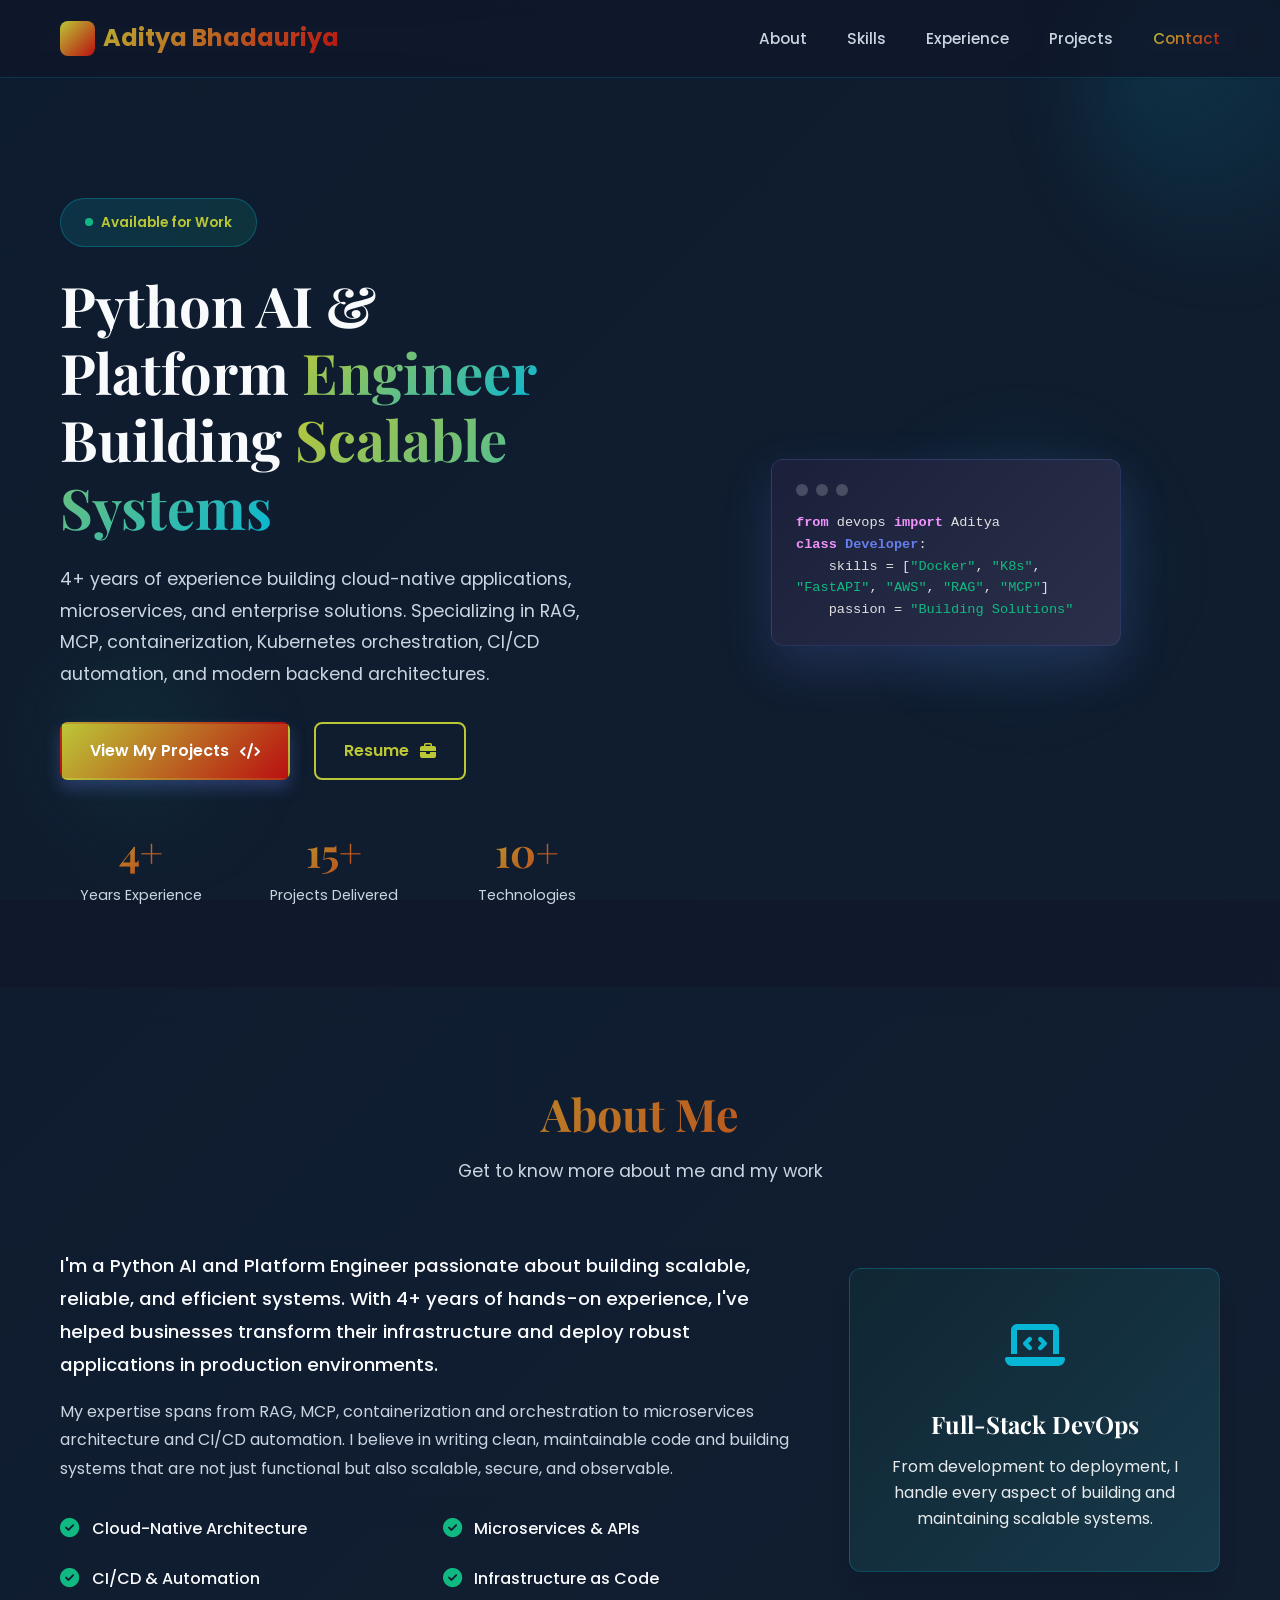
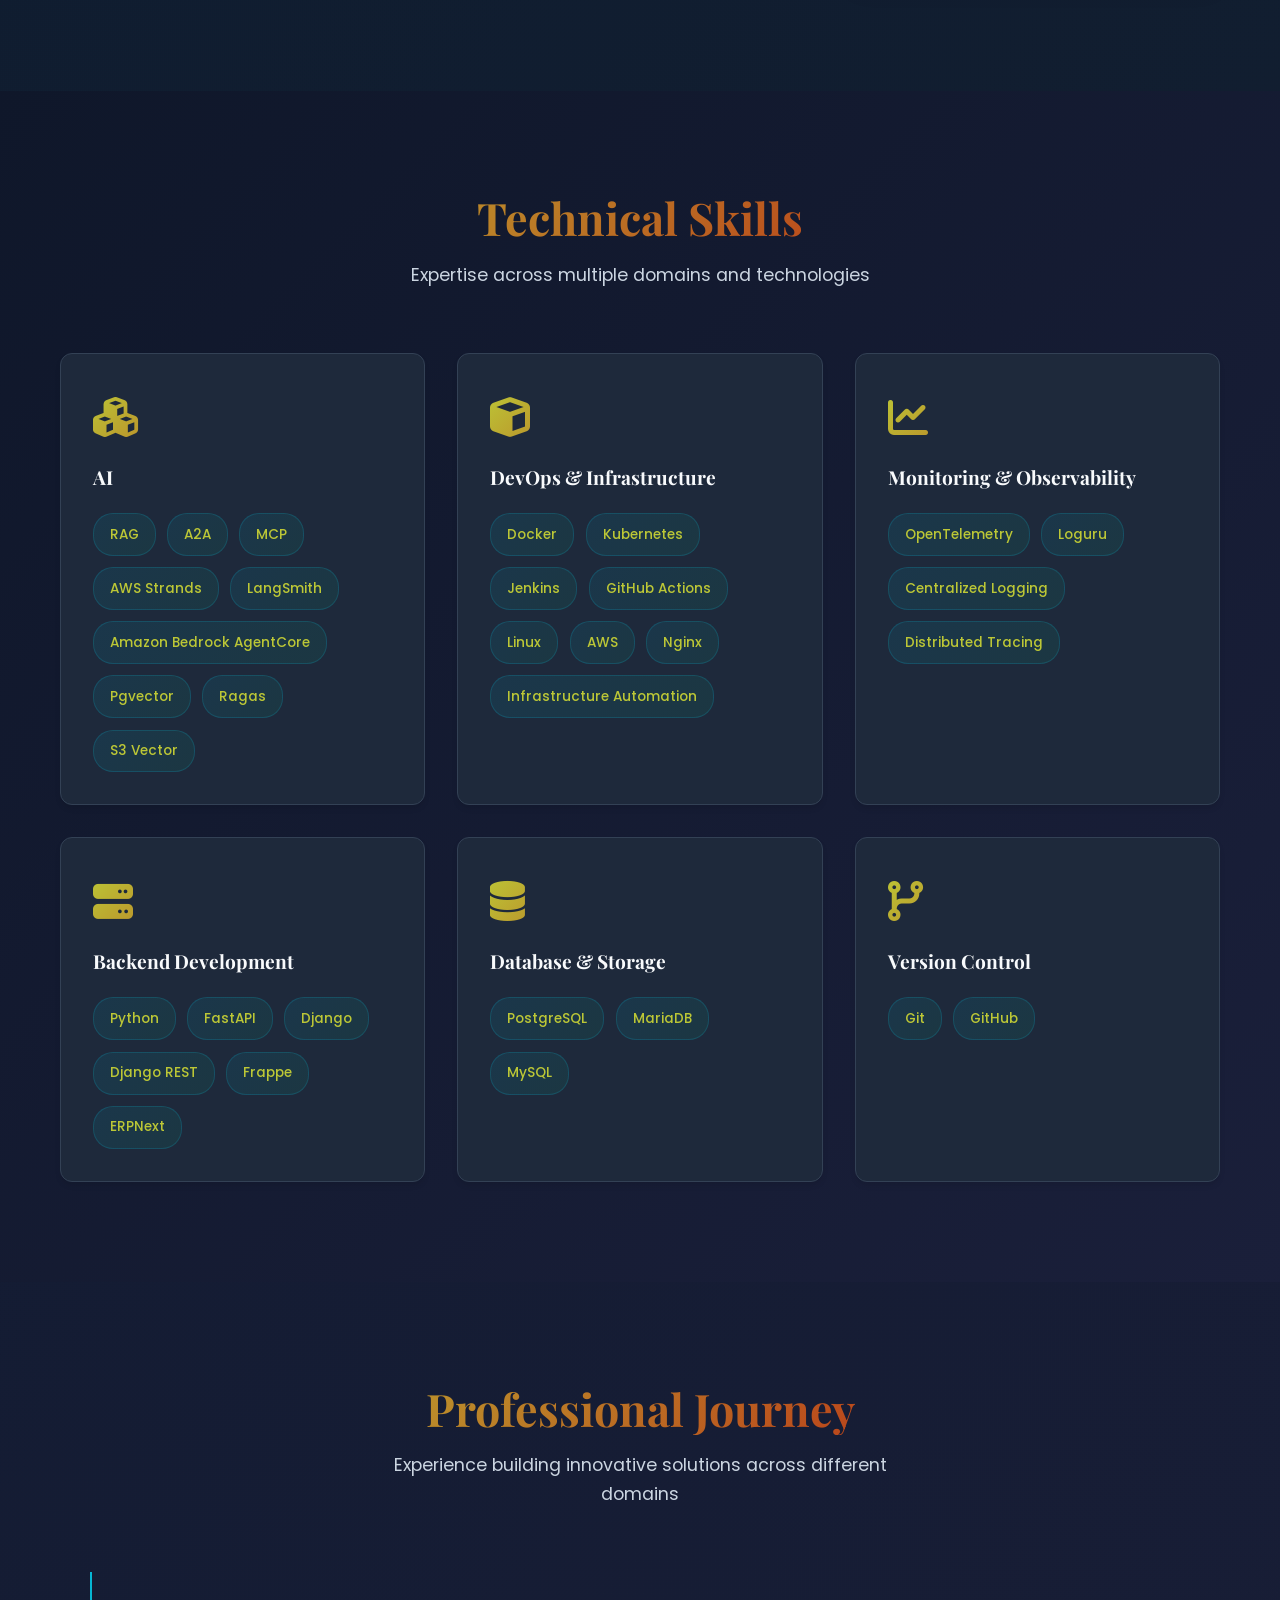
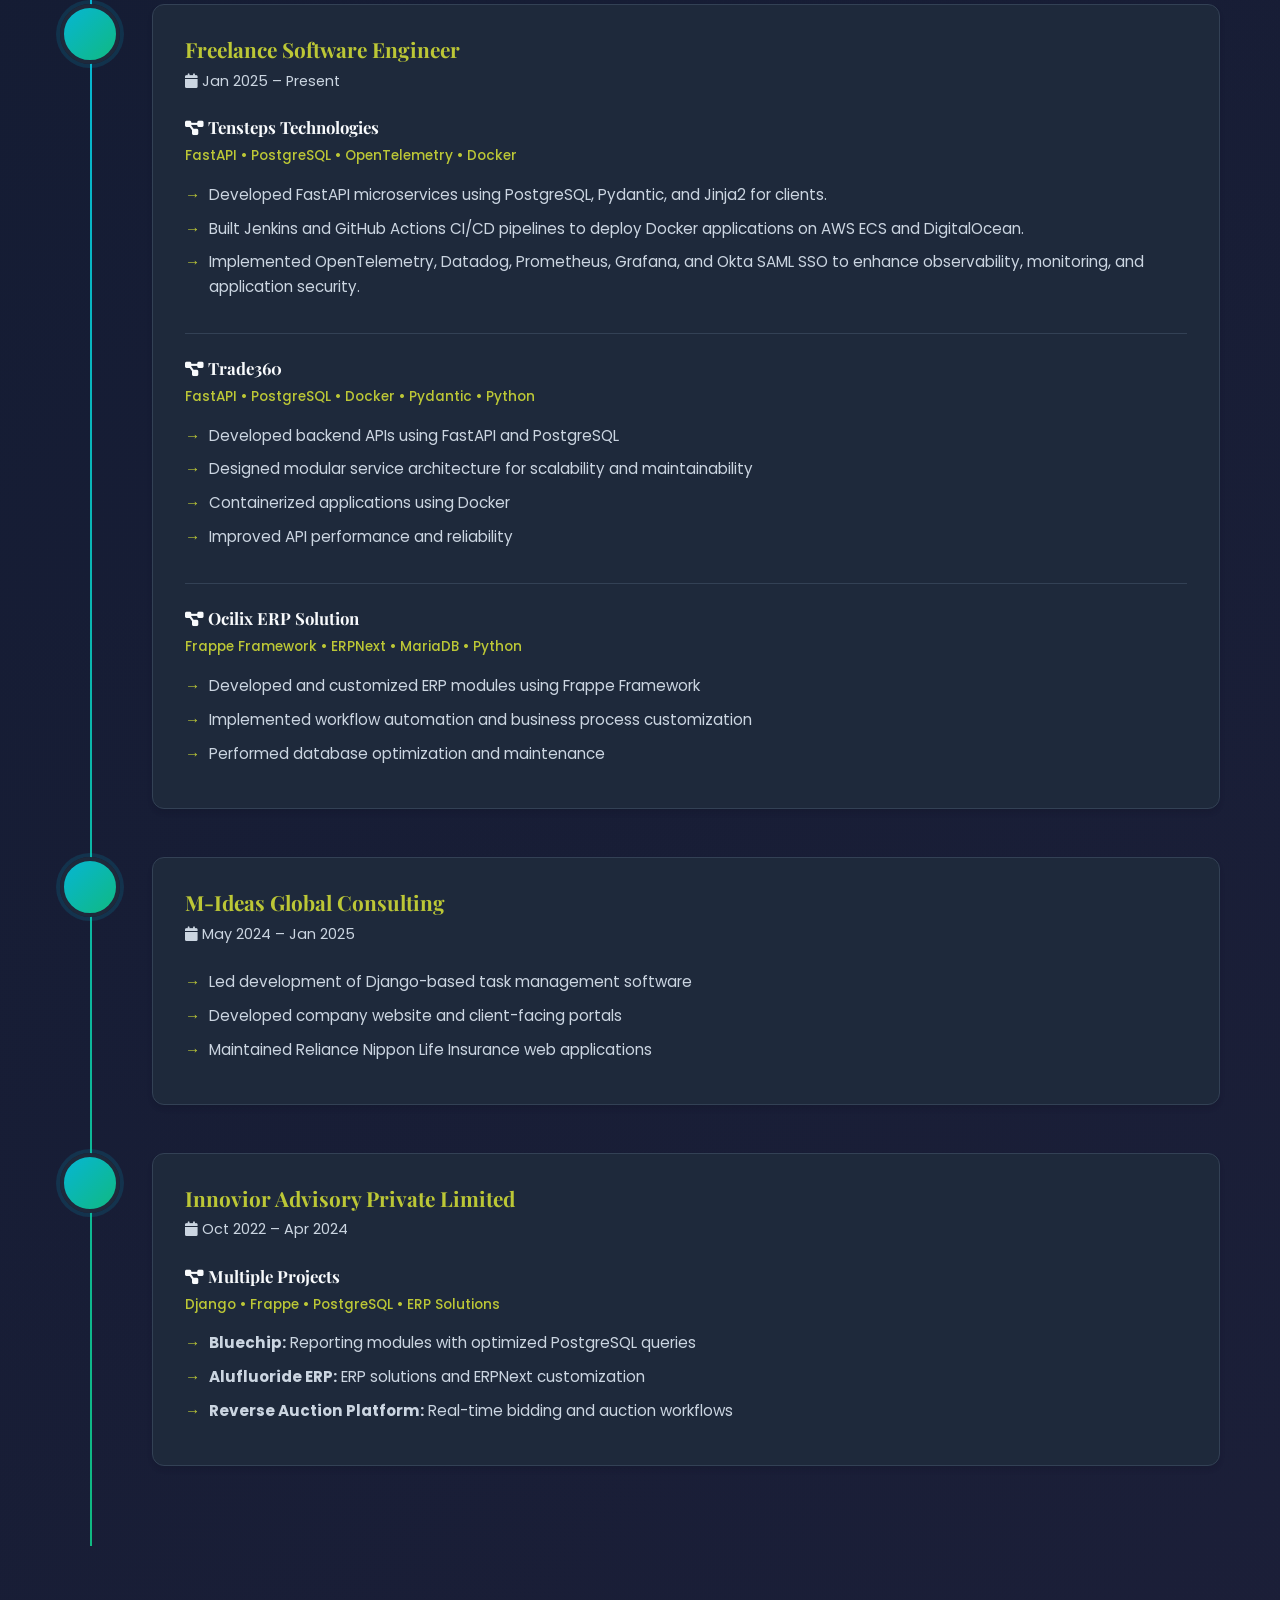
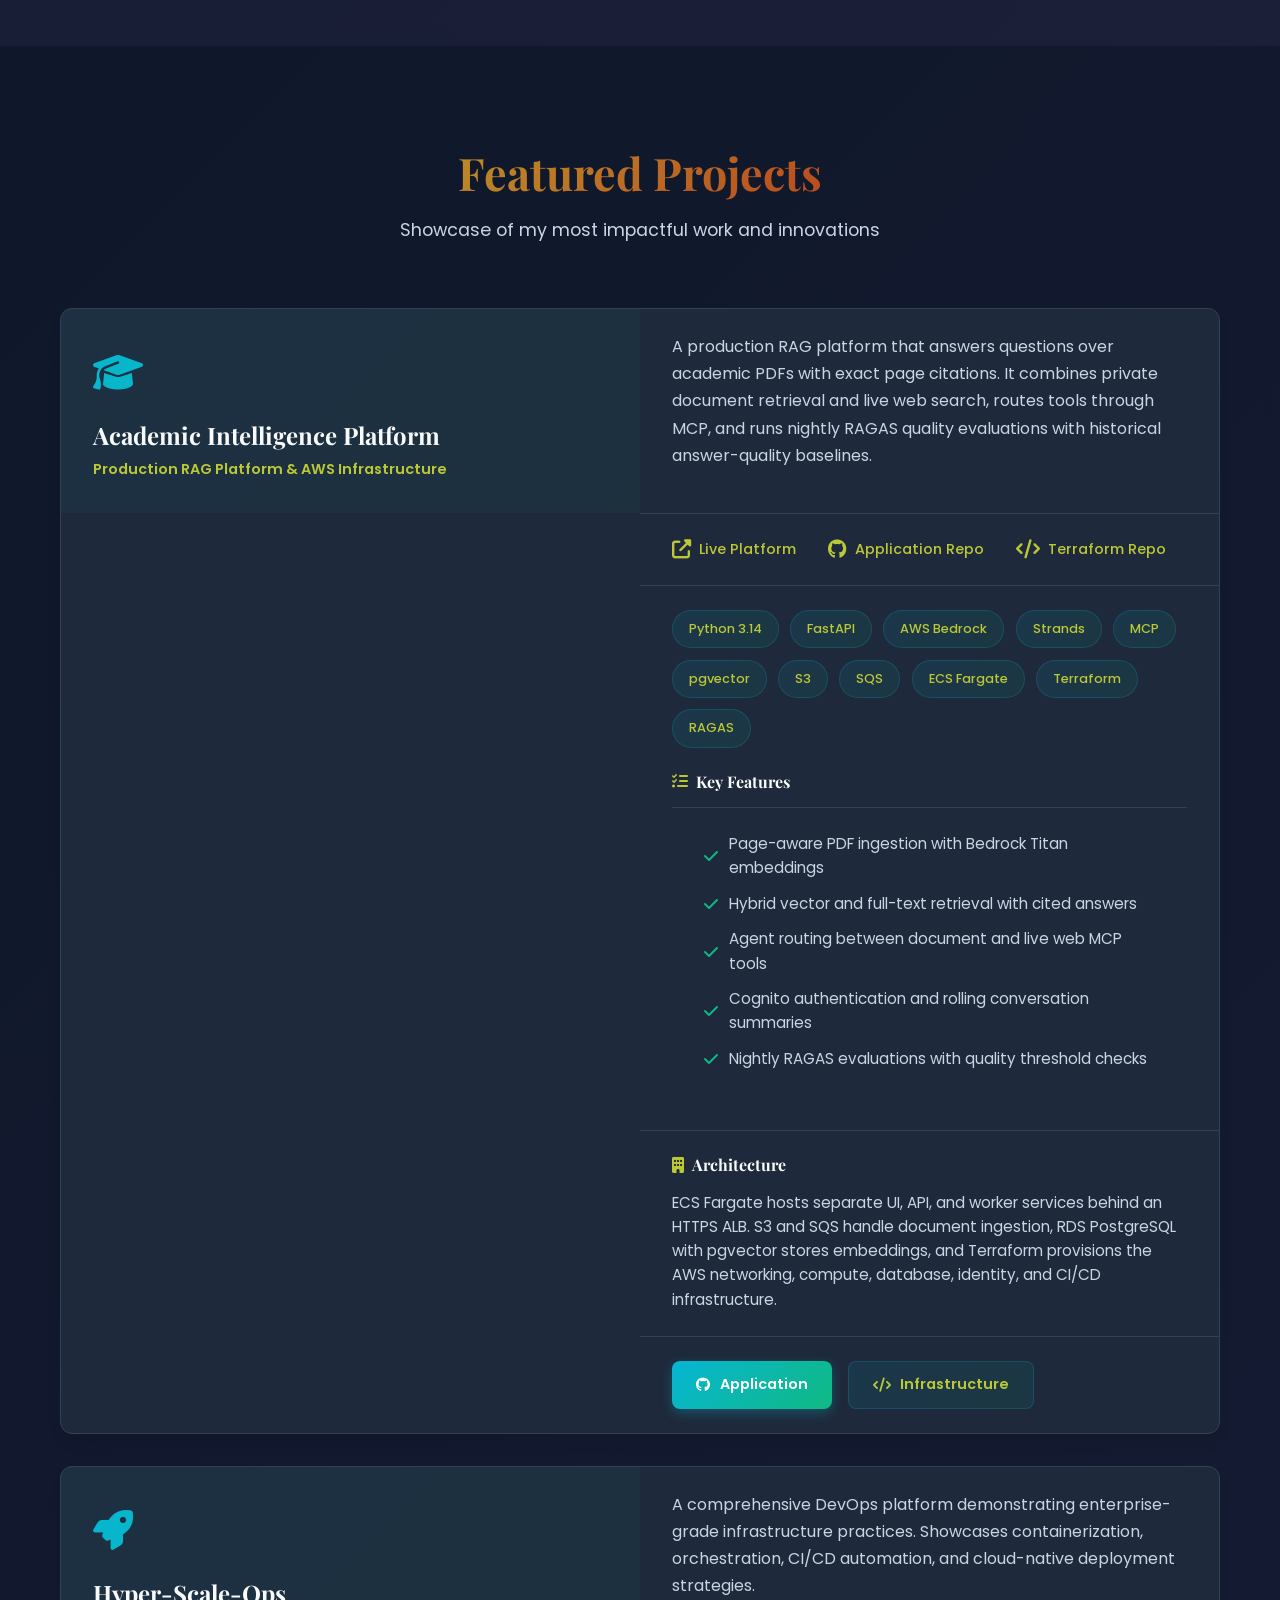
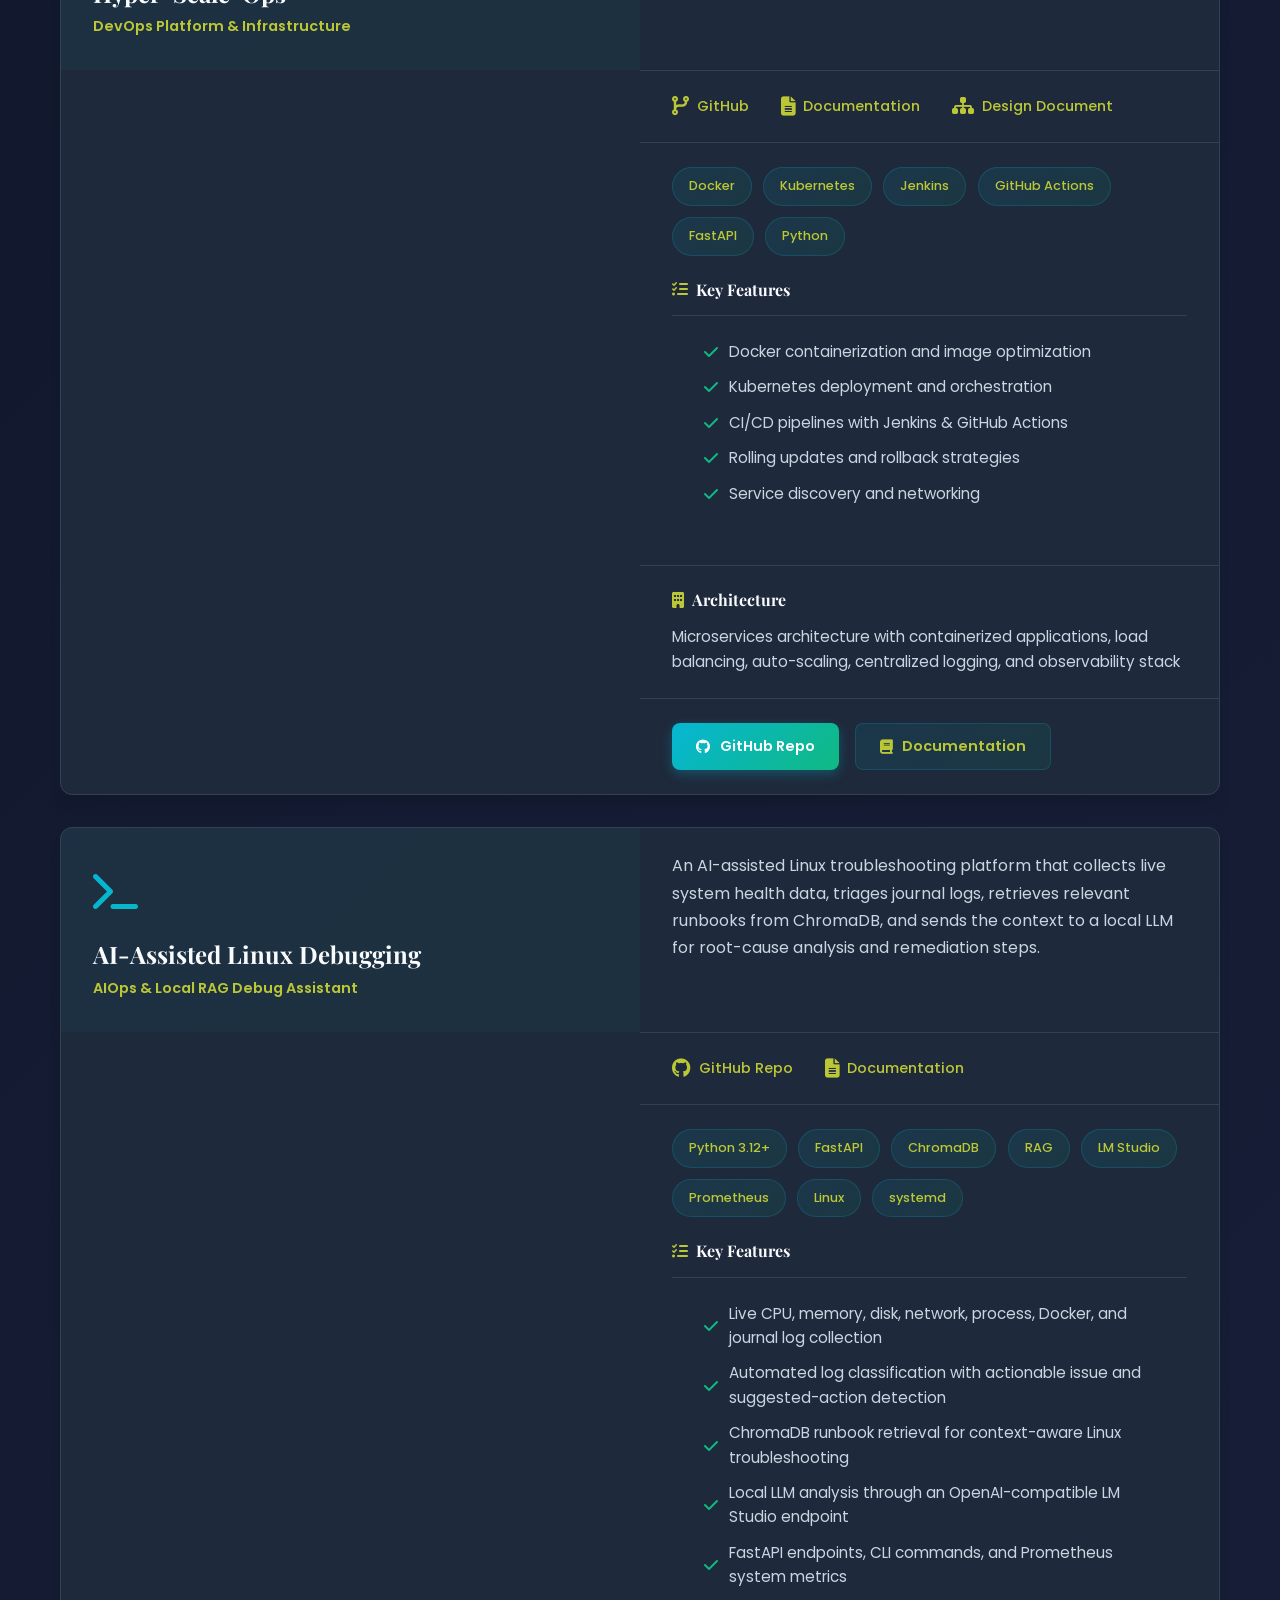
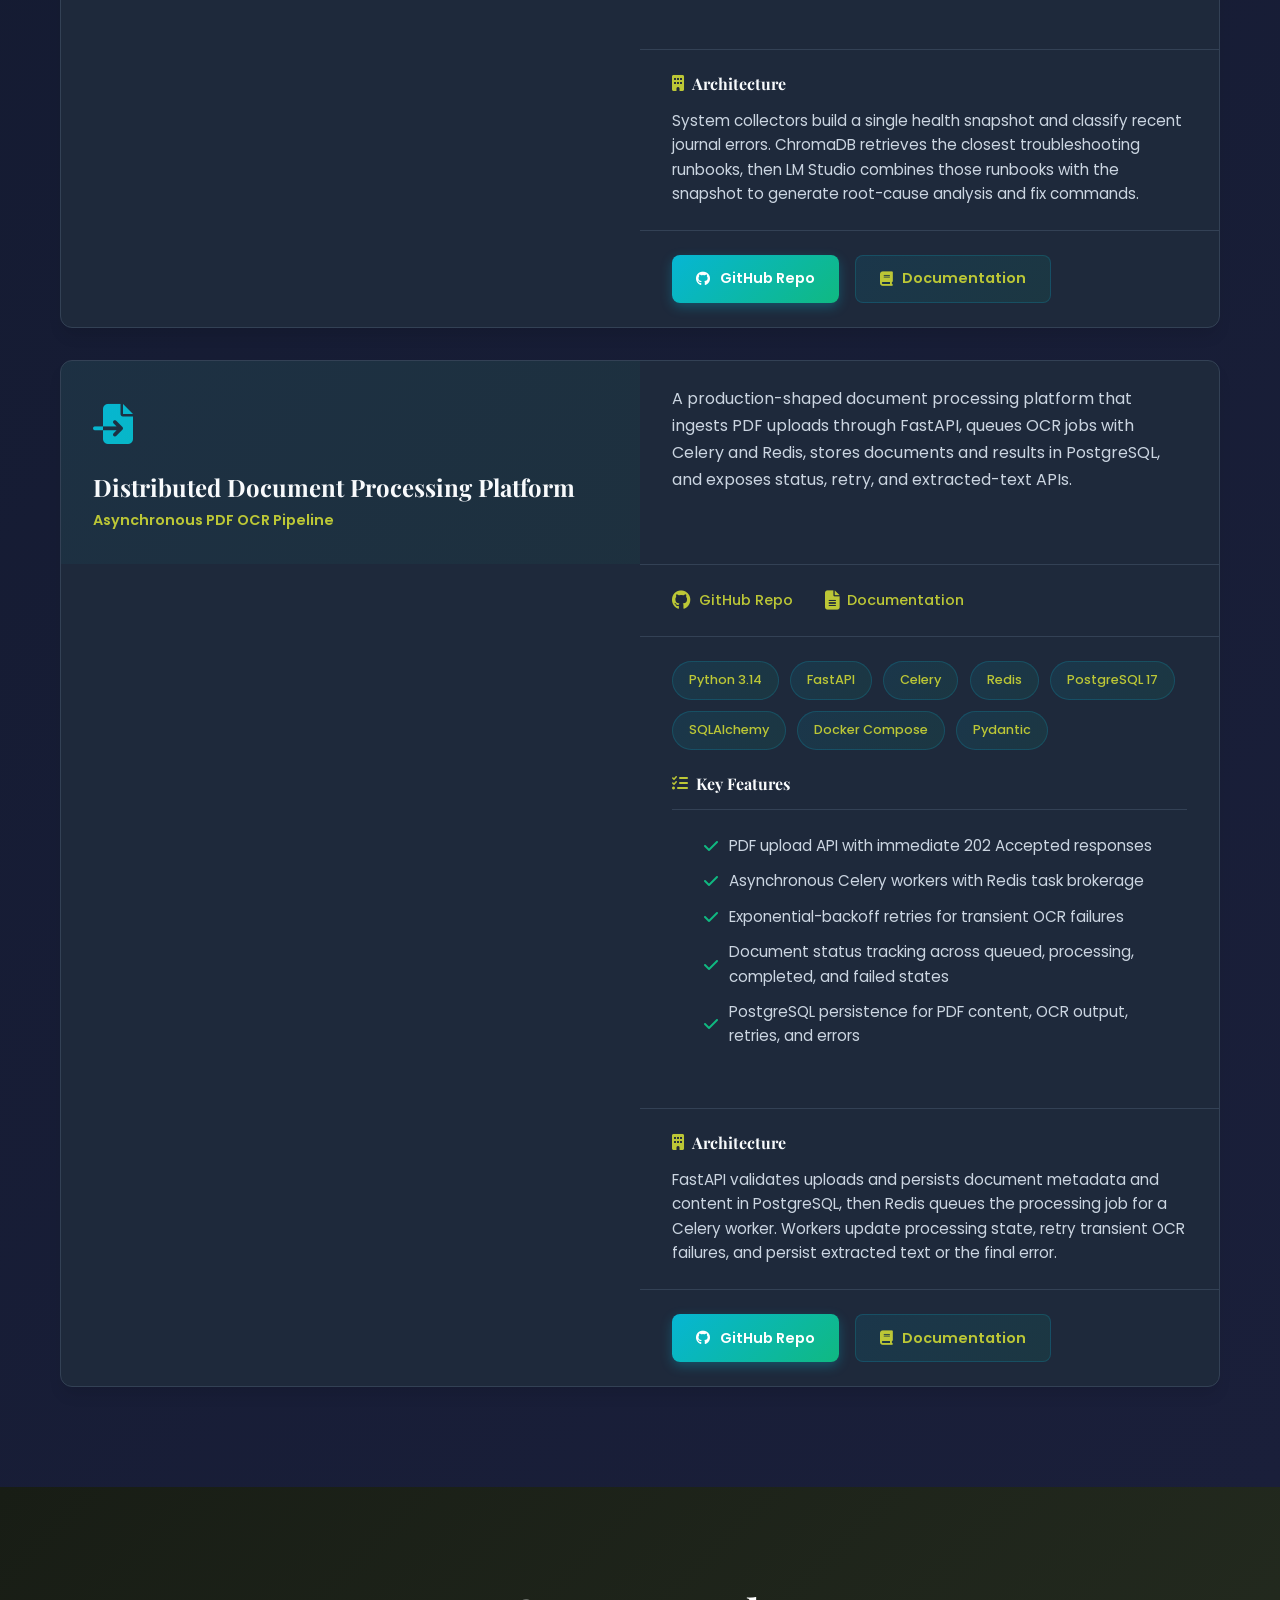
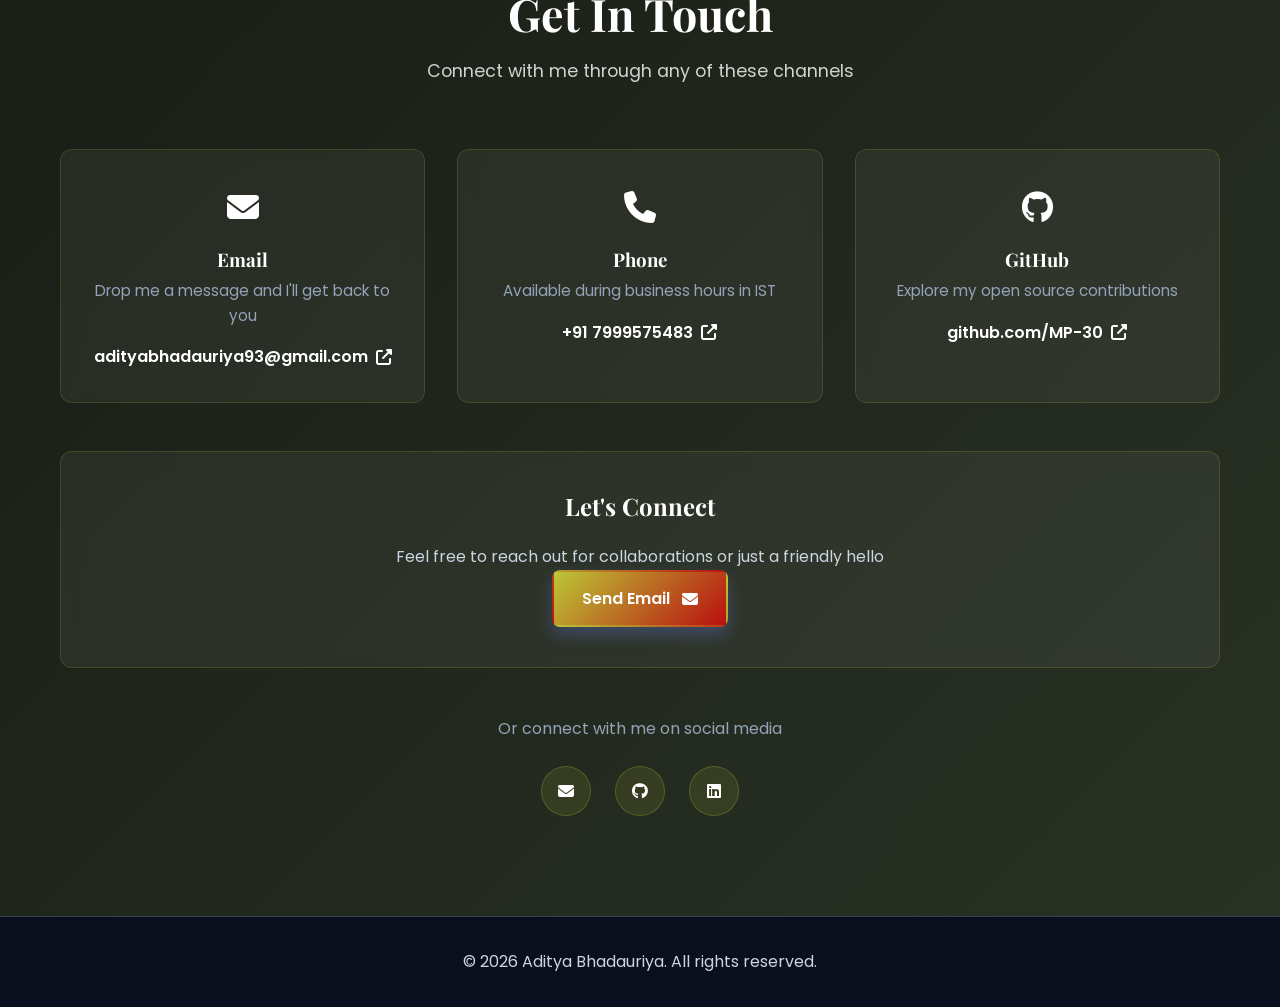
==== commit efbeaf8d: "added document project" ====
--- a/index.html
+++ b/index.html
@@ -545,6 +545,69 @@
                             <span>GitHub Repo</span>
                         </a>
                         <a href="https://github.com/MP-30/AI-assisted-Linux-debugging#readme" class="project-link secondary" target="_blank" rel="noopener noreferrer">
+                            <i class="fas fa-book"></i>
+                            <span>Documentation</span>
+                        </a>
+                    </div>
+                </div>
+
+                <div class="project-card featured">
+                    <div class="project-header">
+                        <div class="project-icon">
+                            <i class="fas fa-file-import"></i>
+                        </div>
+                        <h3>Distributed Document Processing Platform</h3>
+                        <span class="project-type">Asynchronous PDF OCR Pipeline</span>
+                    </div>
+                    <p class="project-description">
+                        A production-shaped document processing platform that ingests PDF uploads through
+                        FastAPI, queues OCR jobs with Celery and Redis, stores documents and results in
+                        PostgreSQL, and exposes status, retry, and extracted-text APIs.
+                    </p>
+                    <div class="project-meta">
+                        <a href="https://github.com/MP-30/Distributed-Document-Processing-Platform" target="_blank" rel="noopener noreferrer" class="meta-item">
+                            <i class="fab fa-github"></i>
+                            <span>GitHub Repo</span>
+                        </a>
+                        <a href="https://github.com/MP-30/Distributed-Document-Processing-Platform#readme" target="_blank" rel="noopener noreferrer" class="meta-item">
+                            <i class="fas fa-file-alt"></i>
+                            <span>Documentation</span>
+                        </a>
+                    </div>
+                    <div class="project-tech">
+                        <span class="tech">Python 3.14</span>
+                        <span class="tech">FastAPI</span>
+                        <span class="tech">Celery</span>
+                        <span class="tech">Redis</span>
+                        <span class="tech">PostgreSQL 17</span>
+                        <span class="tech">SQLAlchemy</span>
+                        <span class="tech">Docker Compose</span>
+                        <span class="tech">Pydantic</span>
+                    </div>
+                    <div class="project-section">
+                        <h4><i class="fas fa-tasks"></i> Key Features</h4>
+                        <ul class="project-features">
+                            <li><i class="fas fa-check"></i> PDF upload API with immediate 202 Accepted responses</li>
+                            <li><i class="fas fa-check"></i> Asynchronous Celery workers with Redis task brokerage</li>
+                            <li><i class="fas fa-check"></i> Exponential-backoff retries for transient OCR failures</li>
+                            <li><i class="fas fa-check"></i> Document status tracking across queued, processing, completed, and failed states</li>
+                            <li><i class="fas fa-check"></i> PostgreSQL persistence for PDF content, OCR output, retries, and errors</li>
+                        </ul>
+                    </div>
+                    <div class="project-section">
+                        <h4><i class="fas fa-building"></i> Architecture</h4>
+                        <p class="project-architecture">
+                            FastAPI validates uploads and persists document metadata and content in PostgreSQL,
+                            then Redis queues the processing job for a Celery worker. Workers update processing
+                            state, retry transient OCR failures, and persist extracted text or the final error.
+                        </p>
+                    </div>
+                    <div class="project-links">
+                        <a href="https://github.com/MP-30/Distributed-Document-Processing-Platform" class="project-link primary" target="_blank" rel="noopener noreferrer">
+                            <i class="fab fa-github"></i>
+                            <span>GitHub Repo</span>
+                        </a>
+                        <a href="https://github.com/MP-30/Distributed-Document-Processing-Platform#readme" class="project-link secondary" target="_blank" rel="noopener noreferrer">
                             <i class="fas fa-book"></i>
                             <span>Documentation</span>
                         </a>
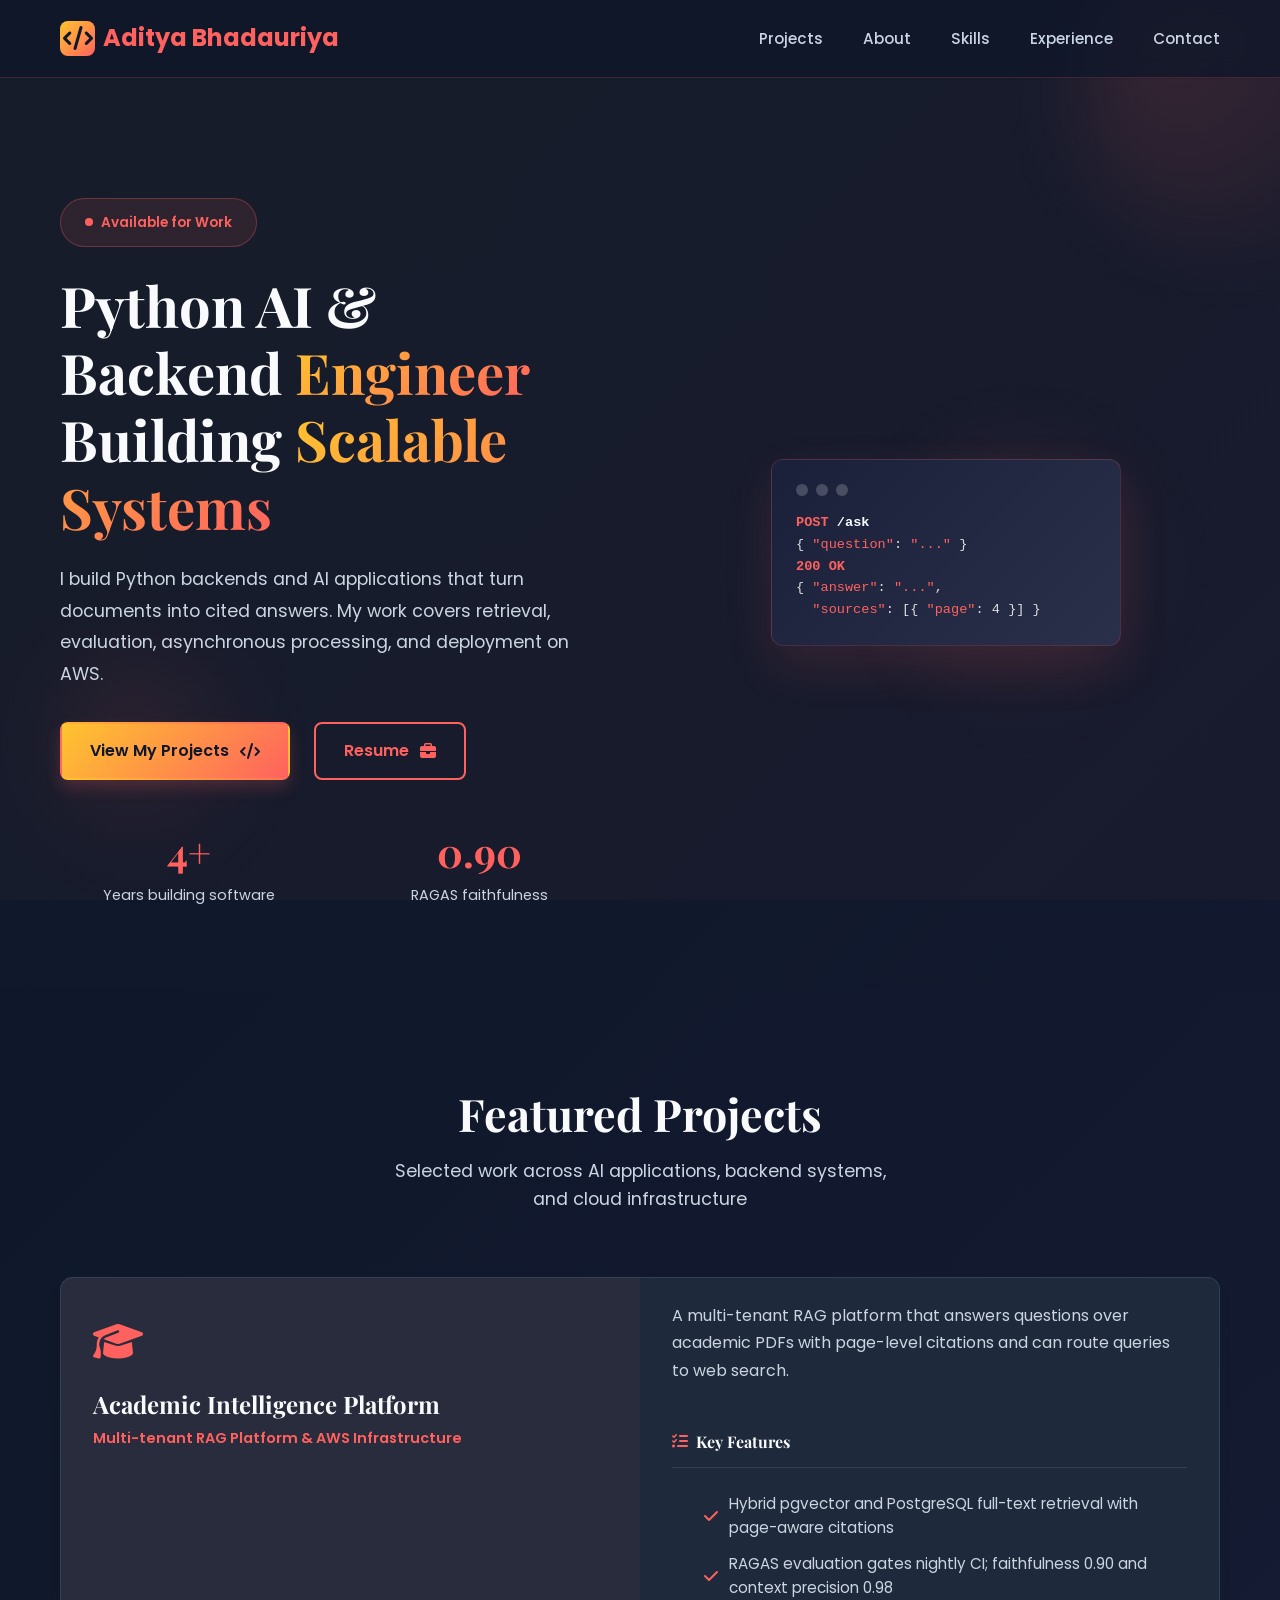
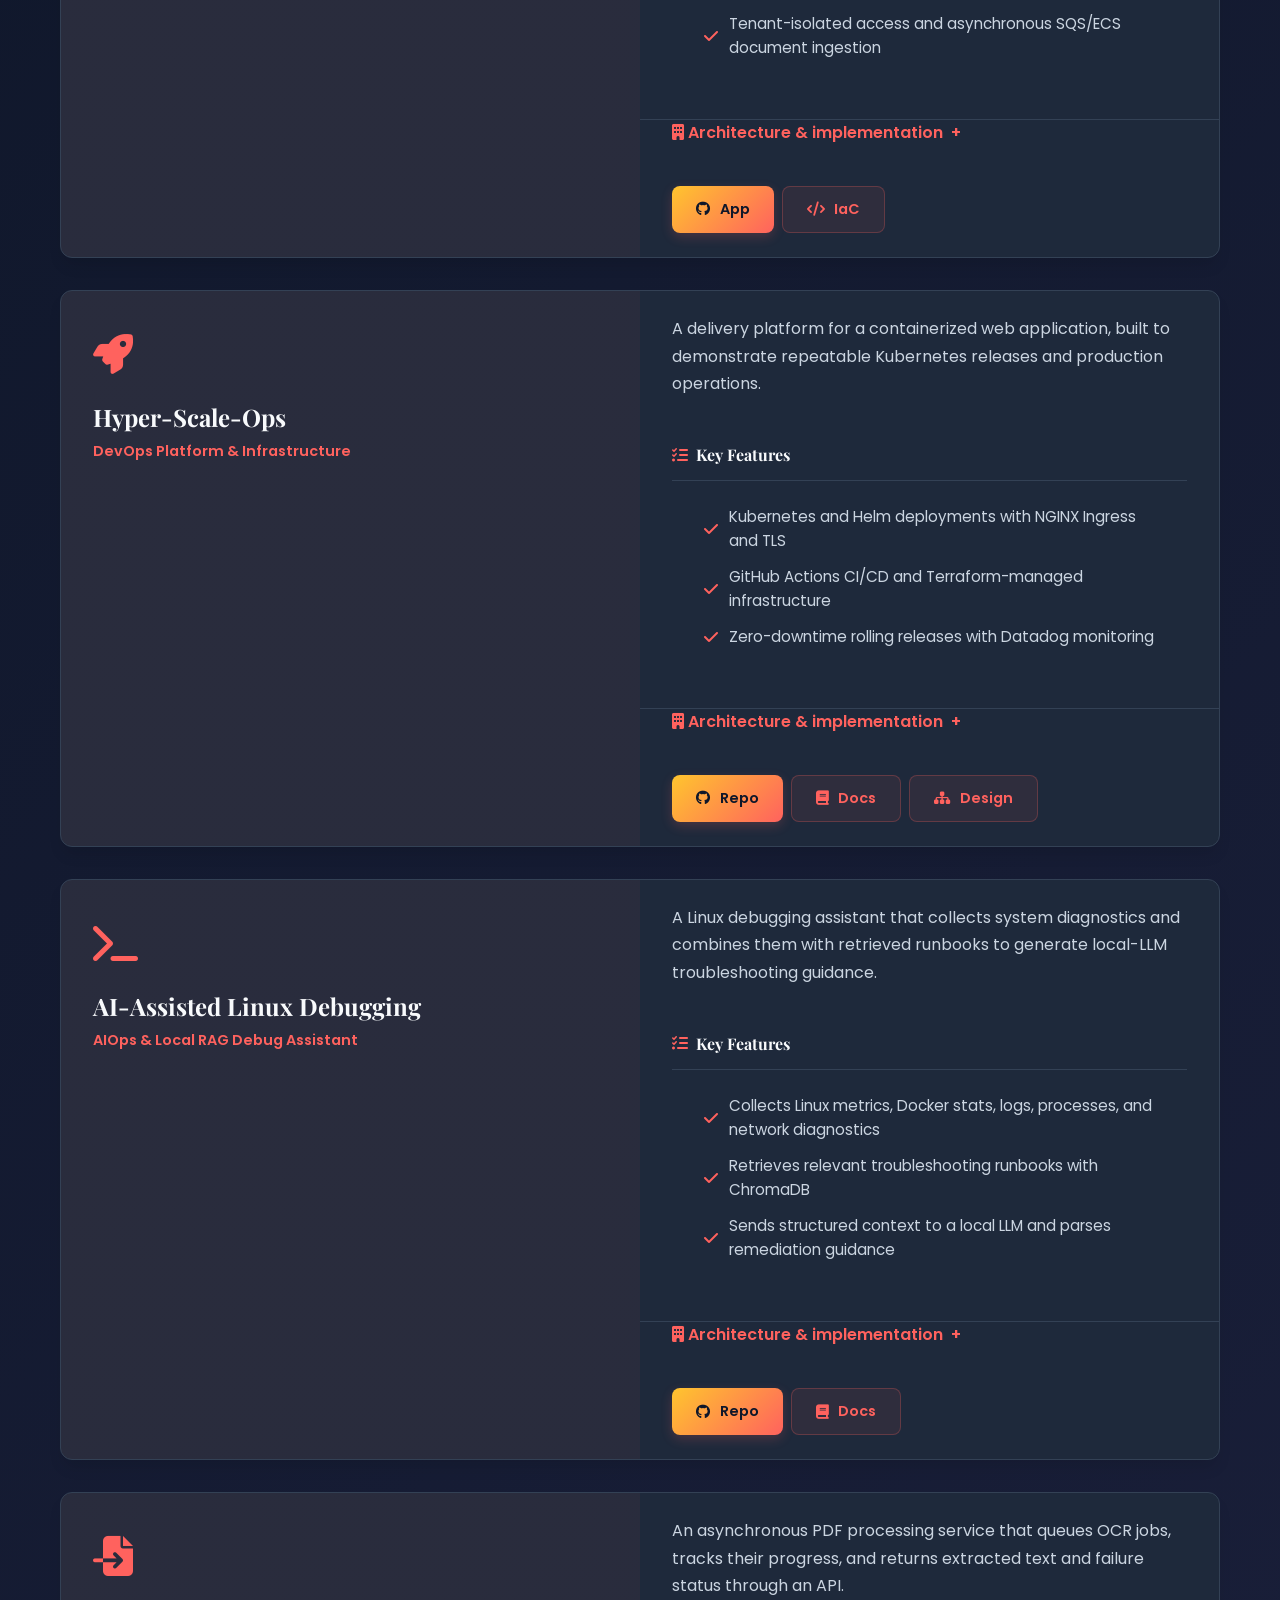
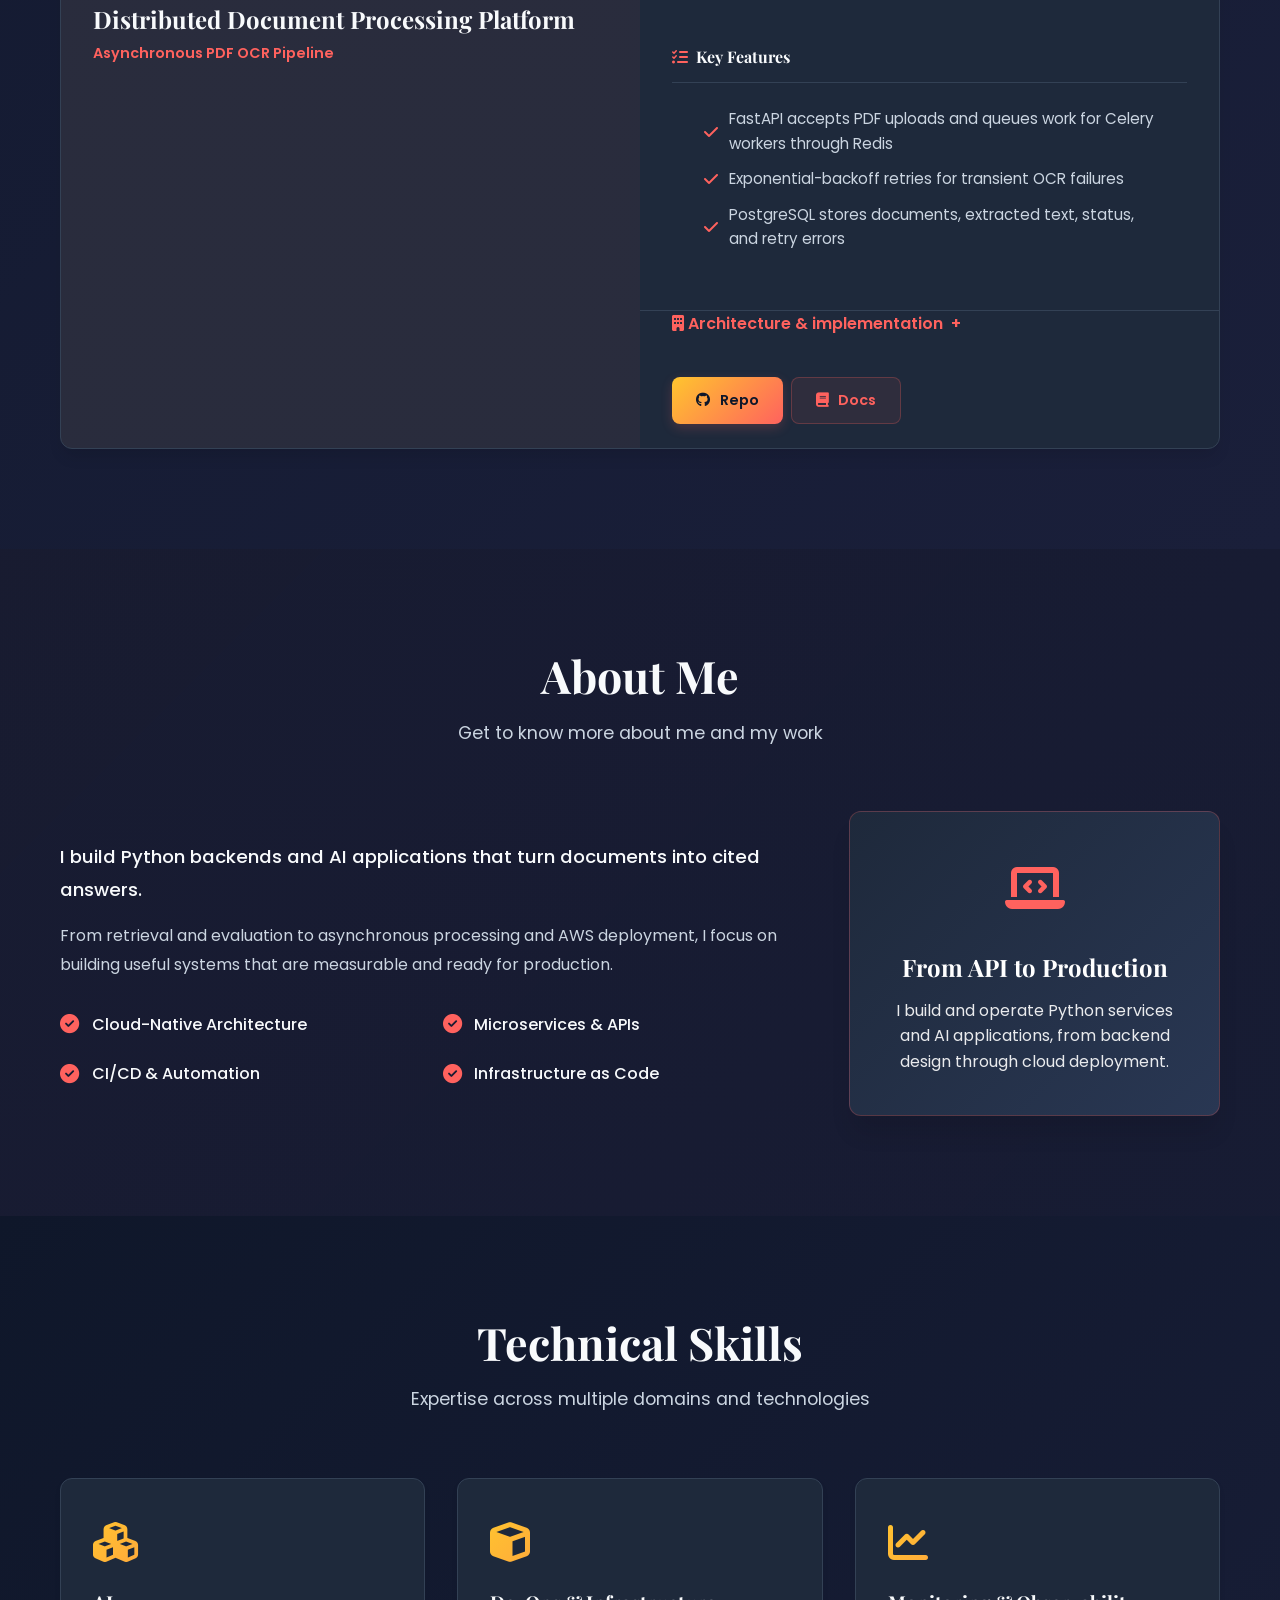
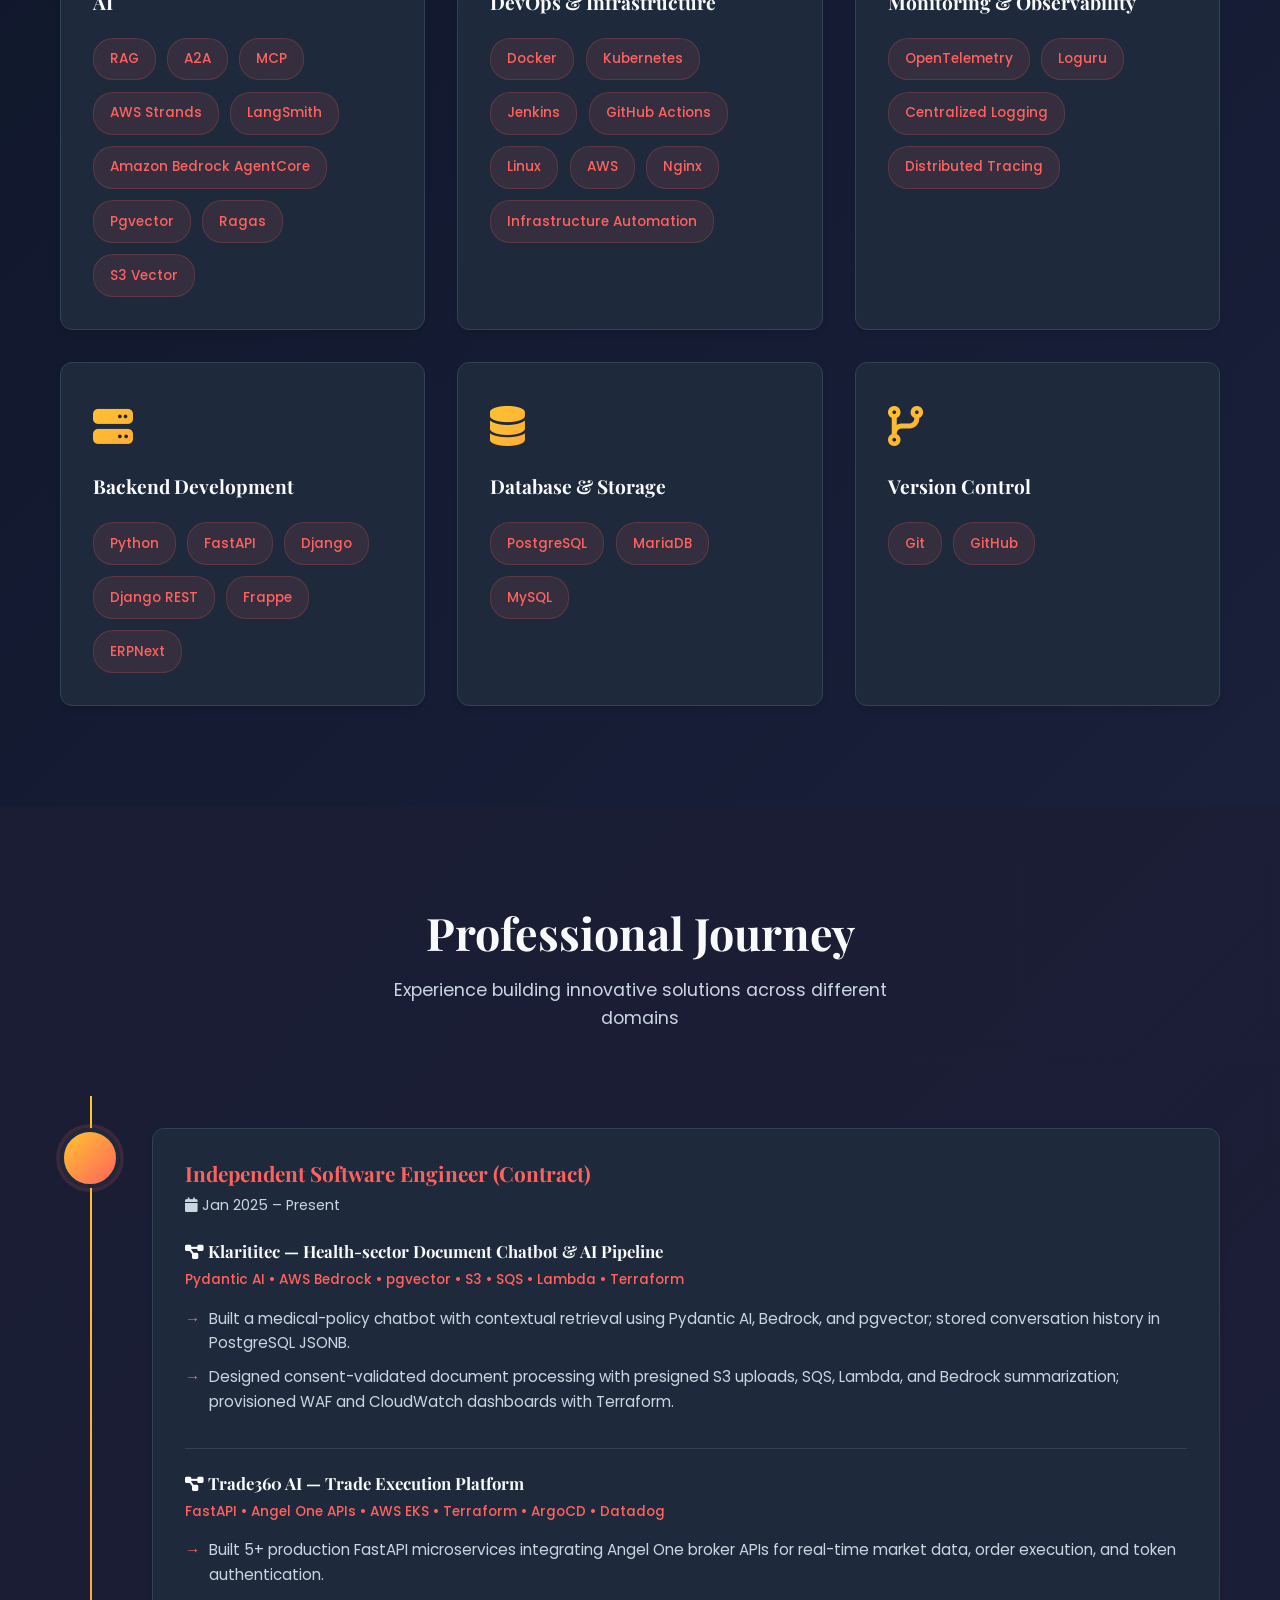
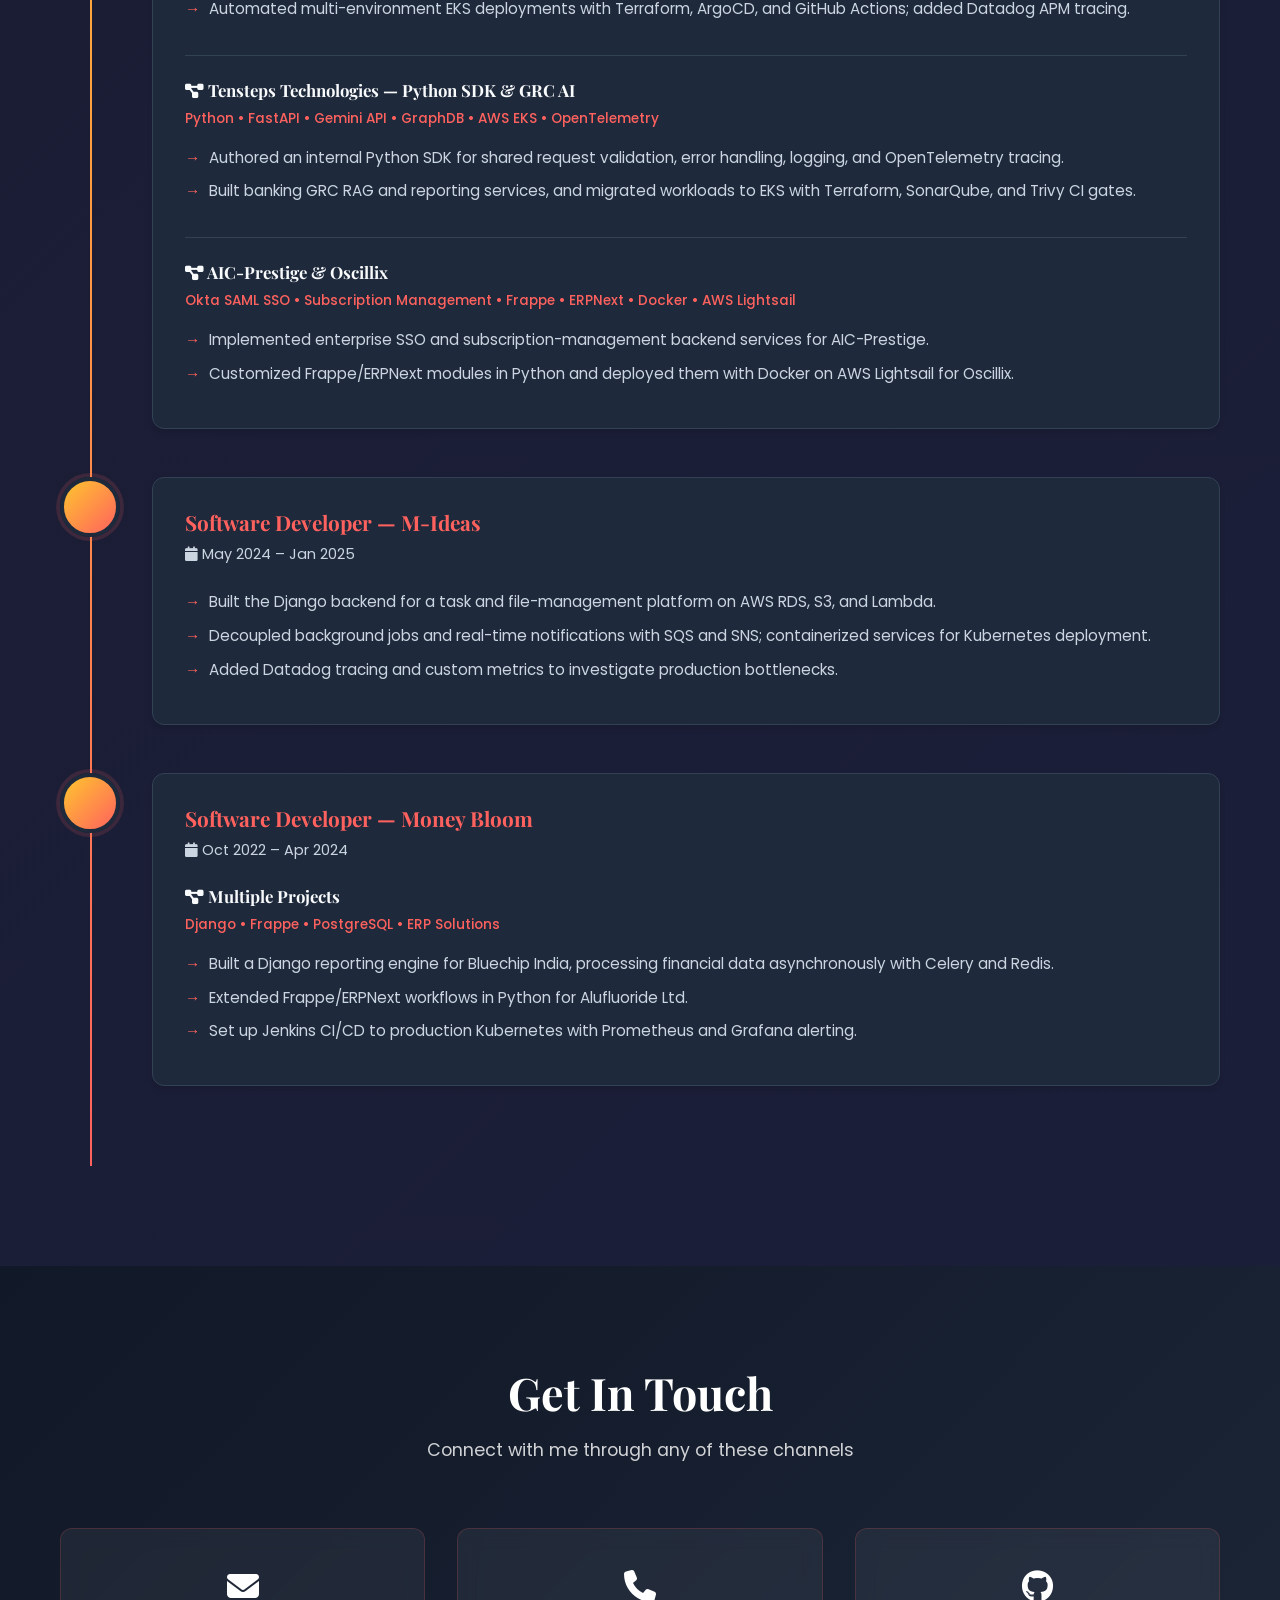
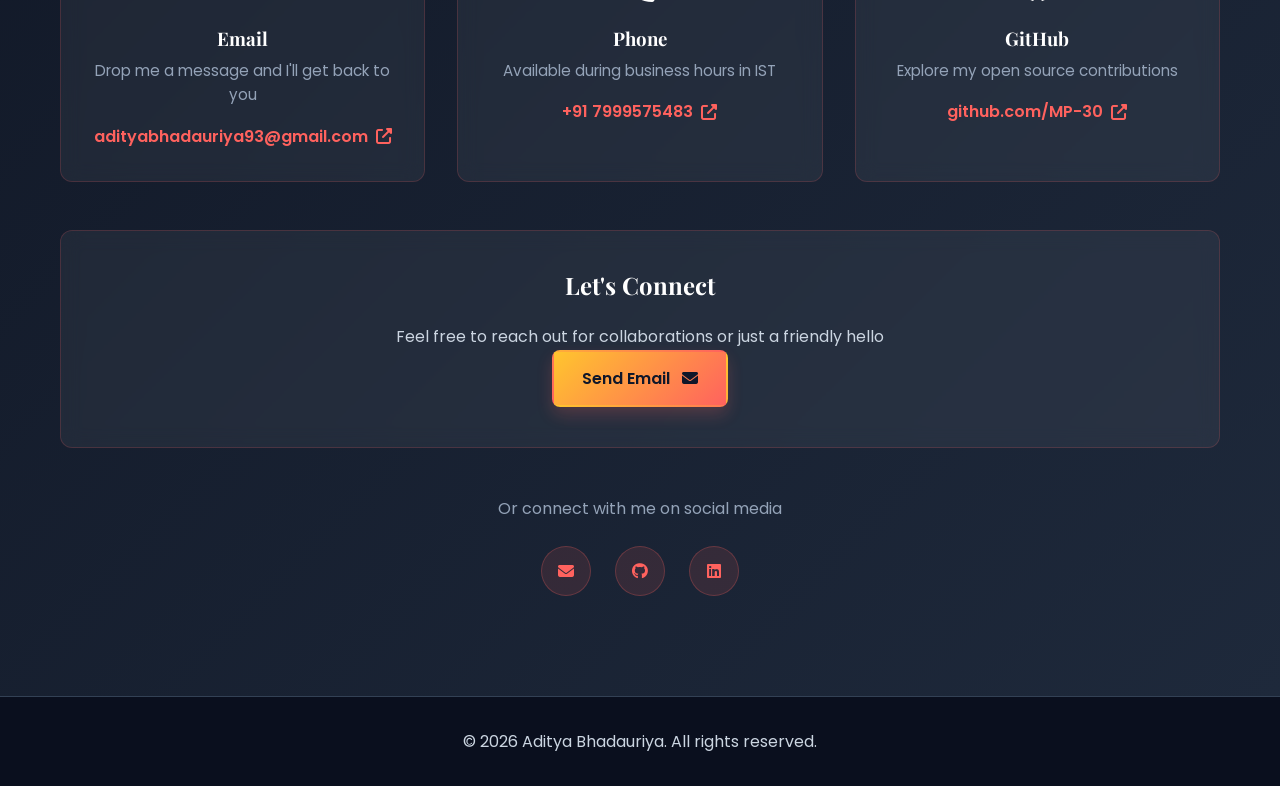
==== commit ac3748d6: "full makeover for website" ====
--- a/index.html
+++ b/index.html
@@ -12,9 +12,9 @@
     </script>
     <meta charset="UTF-8">
     <meta name="viewport" content="width=device-width, initial-scale=1.0">
-    <title>Aditya Bhadauriya - DevOps & Backend Engineer</title>
+    <title>Aditya Bhadauriya | Python AI & Backend Engineer</title>
     <link rel="icon" type="image/png" href="icon.png">
-    <link rel="stylesheet" href="styles.css?v=20261117">
+    <link rel="stylesheet" href="styles.css?v=20261117-3">
     <link rel="stylesheet" href="https://cdnjs.cloudflare.com/ajax/libs/font-awesome/6.4.0/css/all.min.css">
     <link href="https://fonts.googleapis.com/css2?family=Poppins:wght@300;400;500;600;700;800&family=Playfair+Display:wght@700;800&display=swap" rel="stylesheet">
 </head>
@@ -36,18 +36,18 @@
                 </span>
                 <span>Aditya Bhadauriya</span>
             </div>
-            <ul class="nav-menu">
+            <ul class="nav-menu" id="primary-navigation">
+                <li><a href="#projects">Projects</a></li>
                 <li><a href="#about">About</a></li>
                 <li><a href="#skills">Skills</a></li>
                 <li><a href="#experience">Experience</a></li>
-                <li><a href="#projects">Projects</a></li>
                 <li><a href="#contact" class="nav-cta">Contact</a></li>
             </ul>
-            <div class="hamburger">
-                <span></span>
-                <span></span>
-                <span></span>
-            </div>
+            <button class="hamburger" type="button" aria-label="Open navigation" aria-expanded="false" aria-controls="primary-navigation">
+                <span aria-hidden="true"></span>
+                <span aria-hidden="true"></span>
+                <span aria-hidden="true"></span>
+            </button>
         </div>
     </nav>
 
@@ -60,12 +60,11 @@
                     <span>Available for Work</span>
                 </div>
                 <h1 class="hero-title">
-                    Python AI & Platform <span class="gradient-text">Engineer</span><br>
+                    Python AI & Backend <span class="gradient-text">Engineer</span><br>
                     Building <span class="gradient-text">Scalable Systems</span>
                 </h1>
                 <p class="hero-subtitle">
-                    4+ years of experience building cloud-native applications, microservices, and enterprise solutions.
-                    Specializing in RAG, MCP, containerization, Kubernetes orchestration, CI/CD automation, and modern backend architectures.
+                    I build Python backends and AI applications that turn documents into cited answers. My work covers retrieval, evaluation, asynchronous processing, and deployment on AWS.
                 </p>
                 <div class="hero-cta">
                     <a href="#projects" class="btn btn-primary">
@@ -80,15 +79,11 @@
                 <div class="hero-stats">
                     <div class="stat">
                         <h3>4+</h3>
-                        <p>Years Experience</p>
+                        <p>Years building software</p>
                     </div>
                     <div class="stat">
-                        <h3>15+</h3>
-                        <p>Projects Delivered</p>
-                    </div>
-                    <div class="stat">
-                        <h3>10+</h3>
-                        <p>Technologies</p>
+                        <h3>0.90</h3>
+                        <p>RAGAS faithfulness</p>
                     </div>
                 </div>
             </div>
@@ -100,246 +95,11 @@
                         <div class="code-dot"></div>
                     </div>
                     <div class="code-content">
-                        <p><span class="code-keyword">from</span> devops <span class="code-keyword">import</span> Aditya</p>
-                        <p><span class="code-keyword">class</span> <span class="code-class">Developer</span>:</p>
-                        <p>&nbsp;&nbsp;&nbsp;&nbsp;skills = [<span class="code-string">"Docker"</span>, <span class="code-string">"K8s"</span>, <span class="code-string">"FastAPI"</span>, <span class="code-string">"AWS"</span>, <span class="code-string">"RAG"</span>, <span class="code-string">"MCP"</span>]</p>
-                        <p>&nbsp;&nbsp;&nbsp;&nbsp;passion = <span class="code-string">"Building Solutions"</span></p>
-                    </div>
-                </div>
-            </div>
-        </div>
-    </section>
-
-    <!-- About Section -->
-    <section id="about" class="section about">
-        <div class="container">
-            <div class="section-header">
-                <h2>About Me</h2>
-                <p>Get to know more about me and my work</p>
-            </div>
-            <div class="about-grid">
-                <div class="about-content">
-                    <p class="about-text lead">
-                        I'm a Python AI and Platform Engineer passionate about building scalable, reliable, and efficient systems.
-                        With 4+ years of hands-on experience, I've helped businesses transform their infrastructure and deploy
-                        robust applications in production environments.
-                    </p>
-                    <p class="about-text">
-                        My expertise spans from RAG, MCP, containerization and orchestration to microservices architecture and CI/CD automation.
-                        I believe in writing clean, maintainable code and building systems that are not just functional but also scalable, 
-                        secure, and observable.
-                    </p>
-                    <div class="about-highlights">
-                        <div class="highlight-item">
-                            <i class="fas fa-check-circle"></i>
-                            <span>Cloud-Native Architecture</span>
-                        </div>
-                        <div class="highlight-item">
-                            <i class="fas fa-check-circle"></i>
-                            <span>Microservices & APIs</span>
-                        </div>
-                        <div class="highlight-item">
-                            <i class="fas fa-check-circle"></i>
-                            <span>CI/CD & Automation</span>
-                        </div>
-                        <div class="highlight-item">
-                            <i class="fas fa-check-circle"></i>
-                            <span>Infrastructure as Code</span>
-                        </div>
-                    </div>
-                </div>
-                <div class="about-card">
-                    <div class="card-icon">
-                        <i class="fas fa-laptop-code"></i>
-                    </div>
-                    <h3>Full-Stack DevOps</h3>
-                    <p>From development to deployment, I handle every aspect of building and maintaining scalable systems.</p>
-                </div>
-            </div>
-        </div>
-    </section>
-
-    <!-- Skills Section -->
-    <section id="skills" class="section skills">
-        <div class="container">
-            <div class="section-header">
-                <h2>Technical Skills</h2>
-                <p>Expertise across multiple domains and technologies</p>
-            </div>
-            <div class="skills-grid">
-                <div class="skill-card">
-                    <div class="skill-icon">
-                        <i class="fas fa-cubes"></i>
-                    </div>
-                    <h3>AI</h3>
-                    <div class="skill-tags">
-                        <span class="skill-tag">RAG</span>
-                        <span class="skill-tag">A2A</span>
-                        <span class="skill-tag">MCP</span>
-                        <span class="skill-tag">AWS Strands</span>
-                        <span class="skill-tag">LangSmith</span>
-                        <span class="skill-tag">Amazon Bedrock AgentCore</span>
-                        <span class="skill-tag">Pgvector</span>
-                        <span class="skill-tag">Ragas</span>
-                        <span class="skill-tag">S3 Vector</span>
-                    </div>
-                </div>
-                <div class="skill-card">
-                    <div class="skill-icon">
-                        <i class="fas fa-cube"></i>
-                    </div>
-                    <h3>DevOps & Infrastructure</h3>
-                    <div class="skill-tags">
-                        <span class="skill-tag">Docker</span>
-                        <span class="skill-tag">Kubernetes</span>
-                        <span class="skill-tag">Jenkins</span>
-                        <span class="skill-tag">GitHub Actions</span>
-                        <span class="skill-tag">Linux</span>
-                        <span class="skill-tag">AWS</span>
-                        <span class="skill-tag">Nginx</span>
-                        <span class="skill-tag">Infrastructure Automation</span>
-                    </div>
-                </div>
-
-                <div class="skill-card">
-                    <div class="skill-icon">
-                        <i class="fas fa-chart-line"></i>
-                    </div>
-                    <h3>Monitoring & Observability</h3>
-                    <div class="skill-tags">
-                        <span class="skill-tag">OpenTelemetry</span>
-                        <span class="skill-tag">Loguru</span>
-                        <span class="skill-tag">Centralized Logging</span>
-                        <span class="skill-tag">Distributed Tracing</span>
-                    </div>
-                </div>
-
-                <div class="skill-card">
-                    <div class="skill-icon">
-                        <i class="fas fa-server"></i>
-                    </div>
-                    <h3>Backend Development</h3>
-                    <div class="skill-tags">
-                        <span class="skill-tag">Python</span>
-                        <span class="skill-tag">FastAPI</span>
-                        <span class="skill-tag">Django</span>
-                        <span class="skill-tag">Django REST</span>
-                        <span class="skill-tag">Frappe</span>
-                        <span class="skill-tag">ERPNext</span>
-                    </div>
-                </div>
-
-                <div class="skill-card">
-                    <div class="skill-icon">
-                        <i class="fas fa-database"></i>
-                    </div>
-                    <h3>Database & Storage</h3>
-                    <div class="skill-tags">
-                        <span class="skill-tag">PostgreSQL</span>
-                        <span class="skill-tag">MariaDB</span>
-                        <span class="skill-tag">MySQL</span>
-                    </div>
-                </div>
-
-                <div class="skill-card">
-                    <div class="skill-icon">
-                        <i class="fas fa-code-branch"></i>
-                    </div>
-                    <h3>Version Control</h3>
-                    <div class="skill-tags">
-                        <span class="skill-tag">Git</span>
-                        <span class="skill-tag">GitHub</span>
-                    </div>
-                </div>
-            </div>
-        </div>
-    </section>
-
-    <!-- Experience Section -->
-    <section id="experience" class="section experience">
-        <div class="container">
-            <div class="section-header">
-                <h2>Professional Journey</h2>
-                <p>Experience building innovative solutions across different domains</p>
-            </div>
-            
-            <div class="experience-timeline">
-                <div class="timeline-item">
-                    <div class="timeline-marker"></div>
-                    <div class="timeline-content">
-                        <div class="experience-header">
-                            <h3>Freelance Software Engineer</h3>
-                            <span class="date"><i class="fas fa-calendar"></i> Jan 2025 – Present</span>
-                        </div>
-
-                        <div class="experience-project">
-                            <h4><i class="fas fa-project-diagram"></i> Tensteps Technologies</h4>
-                            <p class="tech-stack">FastAPI • PostgreSQL • OpenTelemetry • Docker</p>
-                            <ul class="responsibilities">
-                                <li>Developed FastAPI microservices using PostgreSQL, Pydantic, and Jinja2 for clients.</li>
-                                <li>Built Jenkins and GitHub Actions CI/CD pipelines to deploy Docker applications on AWS ECS and DigitalOcean.</li>
-                                <li>Implemented OpenTelemetry, Datadog, Prometheus, Grafana, and Okta SAML SSO to enhance observability, monitoring, and application security.</li>
-                            </ul>
-                        </div>
-
-                        <div class="experience-project">
-                            <h4><i class="fas fa-project-diagram"></i> Trade360</h4>
-                            <p class="tech-stack">FastAPI • PostgreSQL • Docker • Pydantic • Python</p>
-                            <ul class="responsibilities">
-                                <li>Developed backend APIs using FastAPI and PostgreSQL</li>
-                                <li>Designed modular service architecture for scalability and maintainability</li>
-                                <li>Containerized applications using Docker</li>
-                                <li>Improved API performance and reliability</li>
-                            </ul>
-                        </div>
-
-                        <div class="experience-project">
-                            <h4><i class="fas fa-project-diagram"></i> Ocilix ERP Solution</h4>
-                            <p class="tech-stack">Frappe Framework • ERPNext • MariaDB • Python</p>
-                            <ul class="responsibilities">
-                                <li>Developed and customized ERP modules using Frappe Framework</li>
-                                <li>Implemented workflow automation and business process customization</li>
-                                <li>Performed database optimization and maintenance</li>
-                            </ul>
-                        </div>
-                    </div>
-                </div>
-
-
-
-
-                <div class="timeline-item">
-                    <div class="timeline-marker"></div>
-                    <div class="timeline-content">
-                        <div class="experience-header">
-                            <h3>M-Ideas Global Consulting</h3>
-                            <span class="date"><i class="fas fa-calendar"></i> May 2024 – Jan 2025</span>
-                        </div>
-                        <ul class="responsibilities">
-                            <li>Led development of Django-based task management software</li>
-                            <li>Developed company website and client-facing portals</li>
-                            <li>Maintained Reliance Nippon Life Insurance web applications</li>
-                        </ul>
-                    </div>
-                </div>
-
-                <div class="timeline-item">
-                    <div class="timeline-marker"></div>
-                    <div class="timeline-content">
-                        <div class="experience-header">
-                            <h3>Innovior Advisory Private Limited</h3>
-                            <span class="date"><i class="fas fa-calendar"></i> Oct 2022 – Apr 2024</span>
-                        </div>
-
-                        <div class="experience-project">
-                            <h4><i class="fas fa-project-diagram"></i> Multiple Projects</h4>
-                            <p class="tech-stack">Django • Frappe • PostgreSQL • ERP Solutions</p>
-                            <ul class="responsibilities">
-                                <li><strong>Bluechip:</strong> Reporting modules with optimized PostgreSQL queries</li>
-                                <li><strong>Alufluoride ERP:</strong> ERP solutions and ERPNext customization</li>
-                                <li><strong>Reverse Auction Platform:</strong> Real-time bidding and auction workflows</li>
-                            </ul>
-                        </div>
+                        <p><span class="code-keyword">POST</span> <span class="code-class">/ask</span></p>
+                        <p>{ <span class="code-string">"question"</span>: <span class="code-string">"..."</span> }</p>
+                        <p><span class="code-keyword">200 OK</span></p>
+                        <p>{ <span class="code-string">"answer"</span>: <span class="code-string">"..."</span>,</p>
+                        <p>&nbsp;&nbsp;<span class="code-string">"sources"</span>: [{ <span class="code-string">"page"</span>: 4 }] }</p>
                     </div>
                 </div>
             </div>
@@ -351,7 +111,7 @@
         <div class="container">
             <div class="section-header">
                 <h2>Featured Projects</h2>
-                <p>Showcase of my most impactful work and innovations</p>
+                <p>Selected work across AI applications, backend systems, and cloud infrastructure</p>
             </div>
             
             <div class="projects-grid">
@@ -361,18 +121,12 @@
                             <i class="fas fa-graduation-cap"></i>
                         </div>
                         <h3>Academic Intelligence Platform</h3>
-                        <span class="project-type">Production RAG Platform & AWS Infrastructure</span>
+                        <span class="project-type">Multi-tenant RAG Platform & AWS Infrastructure</span>
                     </div>
                     <p class="project-description">
-                        A production RAG platform that answers questions over academic PDFs with exact page citations.
-                        It combines private document retrieval and live web search, routes tools through MCP, and runs nightly
-                        RAGAS quality evaluations with historical answer-quality baselines.
+                            A multi-tenant RAG platform that answers questions over academic PDFs with page-level citations and can route queries to web search.
                     </p>
                     <div class="project-meta">
-                        <a href="https://ai.adityalive.tech" target="_blank" rel="noopener noreferrer" class="meta-item">
-                            <i class="fas fa-external-link-alt"></i>
-                            <span>Live Platform</span>
-                        </a>
                         <a href="https://github.com/MP-30/Academic-Intelligence-Platform" target="_blank" rel="noopener noreferrer" class="meta-item">
                             <i class="fab fa-github"></i>
                             <span>Application Repo</span>
@@ -398,29 +152,27 @@
                     <div class="project-section">
                         <h4><i class="fas fa-tasks"></i> Key Features</h4>
                         <ul class="project-features">
-                            <li><i class="fas fa-check"></i> Page-aware PDF ingestion with Bedrock Titan embeddings</li>
-                            <li><i class="fas fa-check"></i> Hybrid vector and full-text retrieval with cited answers</li>
-                            <li><i class="fas fa-check"></i> Agent routing between document and live web MCP tools</li>
-                            <li><i class="fas fa-check"></i> Cognito authentication and rolling conversation summaries</li>
-                            <li><i class="fas fa-check"></i> Nightly RAGAS evaluations with quality threshold checks</li>
+                            <li><i class="fas fa-check"></i> Hybrid pgvector and PostgreSQL full-text retrieval with page-aware citations</li>
+                            <li><i class="fas fa-check"></i> RAGAS evaluation gates nightly CI; faithfulness 0.90 and context precision 0.98</li>
+                            <li><i class="fas fa-check"></i> Tenant-isolated access and asynchronous SQS/ECS document ingestion</li>
                         </ul>
                     </div>
-                    <div class="project-section">
-                        <h4><i class="fas fa-building"></i> Architecture</h4>
+                    <details class="project-section project-details">
+                        <summary><i class="fas fa-building"></i> Architecture & implementation</summary>
                         <p class="project-architecture">
                             ECS Fargate hosts separate UI, API, and worker services behind an HTTPS ALB.
                             S3 and SQS handle document ingestion, RDS PostgreSQL with pgvector stores embeddings,
                             and Terraform provisions the AWS networking, compute, database, identity, and CI/CD infrastructure.
                         </p>
-                    </div>
+                    </details>
                     <div class="project-links">
                         <a href="https://github.com/MP-30/Academic-Intelligence-Platform" class="project-link primary" target="_blank" rel="noopener noreferrer">
                             <i class="fab fa-github"></i>
-                            <span>Application</span>
+                            <span>App</span>
                         </a>
                         <a href="https://github.com/MP-30/academic-intelligence-platform-terraform" class="project-link secondary" target="_blank" rel="noopener noreferrer">
                             <i class="fas fa-code"></i>
-                            <span>Infrastructure</span>
+                            <span>IaC</span>
                         </a>
                     </div>
                 </div>
@@ -435,8 +187,7 @@
                         <span class="project-type">DevOps Platform & Infrastructure</span>
                     </div>
                     <p class="project-description">
-                        A comprehensive DevOps platform demonstrating enterprise-grade infrastructure practices. Showcases containerization, 
-                        orchestration, CI/CD automation, and cloud-native deployment strategies.
+                            A delivery platform for a containerized web application, built to demonstrate repeatable Kubernetes releases and production operations.
                     </p>
                     <div class="project-meta">
                         <a href="https://github.com/MP-30/hyper-scale-ops" target="_blank" class="meta-item">
@@ -465,25 +216,27 @@
                     <div class="project-section">
                         <h4><i class="fas fa-tasks"></i> Key Features</h4>
                         <ul class="project-features">
-                            <li><i class="fas fa-check"></i> Docker containerization and image optimization</li>
-                            <li><i class="fas fa-check"></i> Kubernetes deployment and orchestration</li>
-                            <li><i class="fas fa-check"></i> CI/CD pipelines with Jenkins & GitHub Actions</li>
-                            <li><i class="fas fa-check"></i> Rolling updates and rollback strategies</li>
-                            <li><i class="fas fa-check"></i> Service discovery and networking</li>
+                            <li><i class="fas fa-check"></i> Kubernetes and Helm deployments with NGINX Ingress and TLS</li>
+                            <li><i class="fas fa-check"></i> GitHub Actions CI/CD and Terraform-managed infrastructure</li>
+                            <li><i class="fas fa-check"></i> Zero-downtime rolling releases with Datadog monitoring</li>
                         </ul>
                     </div>
-                    <div class="project-section">
-                        <h4><i class="fas fa-building"></i> Architecture</h4>
+                    <details class="project-section project-details">
+                        <summary><i class="fas fa-building"></i> Architecture & implementation</summary>
                         <p class="project-architecture">Microservices architecture with containerized applications, load balancing, auto-scaling, centralized logging, and observability stack</p>
-                    </div>
+                    </details>
                     <div class="project-links">
-                        <a href="https://github.com/MP-30/hyper-scale-ops" class="project-link primary" target="_blank">
+                        <a href="https://github.com/MP-30/hyper-scale-ops" class="project-link primary" target="_blank" rel="noopener noreferrer">
                             <i class="fab fa-github"></i>
-                            <span>GitHub Repo</span>
-                        </a>
-                        <a href="https://app.notion.com/p/Hyper-Scale-Ops-36eb5df6bb2e8033bfb6fa364d04caaa?v=36eb5df6bb2e80d48773000cc028a80b&source=copy_link" class="project-link secondary" target="_blank">
+                            <span>Repo</span>
+                        </a>
+                        <a href="https://app.notion.com/p/Hyper-Scale-Ops-36eb5df6bb2e8033bfb6fa364d04caaa?v=36eb5df6bb2e80d48773000cc028a80b&source=copy_link" class="project-link secondary" target="_blank" rel="noopener noreferrer">
                             <i class="fas fa-book"></i>
-                            <span>Documentation</span>
+                            <span>Docs</span>
+                        </a>
+                        <a href="https://app.notion.com/p/Design-Document-for-Hyper-3a3b5df6bb2e801ebc78c1281d220170?source=copy_link" class="project-link secondary" target="_blank" rel="noopener noreferrer">
+                            <i class="fas fa-sitemap"></i>
+                            <span>Design</span>
                         </a>
                     </div>
                 </div>
@@ -497,18 +250,16 @@
                         <span class="project-type">AIOps & Local RAG Debug Assistant</span>
                     </div>
                     <p class="project-description">
-                        An AI-assisted Linux troubleshooting platform that collects live system health data,
-                        triages journal logs, retrieves relevant runbooks from ChromaDB, and sends the context
-                        to a local LLM for root-cause analysis and remediation steps.
+                            A Linux debugging assistant that collects system diagnostics and combines them with retrieved runbooks to generate local-LLM troubleshooting guidance.
                     </p>
                     <div class="project-meta">
                         <a href="https://github.com/MP-30/AI-assisted-Linux-debugging" target="_blank" rel="noopener noreferrer" class="meta-item">
                             <i class="fab fa-github"></i>
-                            <span>GitHub Repo</span>
+                            <span>Repo</span>
                         </a>
                         <a href="https://github.com/MP-30/AI-assisted-Linux-debugging#readme" target="_blank" rel="noopener noreferrer" class="meta-item">
                             <i class="fas fa-file-alt"></i>
-                            <span>Documentation</span>
+                            <span>Docs</span>
                         </a>
                     </div>
                     <div class="project-tech">
@@ -524,29 +275,27 @@
                     <div class="project-section">
                         <h4><i class="fas fa-tasks"></i> Key Features</h4>
                         <ul class="project-features">
-                            <li><i class="fas fa-check"></i> Live CPU, memory, disk, network, process, Docker, and journal log collection</li>
-                            <li><i class="fas fa-check"></i> Automated log classification with actionable issue and suggested-action detection</li>
-                            <li><i class="fas fa-check"></i> ChromaDB runbook retrieval for context-aware Linux troubleshooting</li>
-                            <li><i class="fas fa-check"></i> Local LLM analysis through an OpenAI-compatible LM Studio endpoint</li>
-                            <li><i class="fas fa-check"></i> FastAPI endpoints, CLI commands, and Prometheus system metrics</li>
+                            <li><i class="fas fa-check"></i> Collects Linux metrics, Docker stats, logs, processes, and network diagnostics</li>
+                            <li><i class="fas fa-check"></i> Retrieves relevant troubleshooting runbooks with ChromaDB</li>
+                            <li><i class="fas fa-check"></i> Sends structured context to a local LLM and parses remediation guidance</li>
                         </ul>
                     </div>
-                    <div class="project-section">
-                        <h4><i class="fas fa-building"></i> Architecture</h4>
+                    <details class="project-section project-details">
+                        <summary><i class="fas fa-building"></i> Architecture & implementation</summary>
                         <p class="project-architecture">
                             System collectors build a single health snapshot and classify recent journal errors.
                             ChromaDB retrieves the closest troubleshooting runbooks, then LM Studio combines
                             those runbooks with the snapshot to generate root-cause analysis and fix commands.
                         </p>
-                    </div>
+                    </details>
                     <div class="project-links">
                         <a href="https://github.com/MP-30/AI-assisted-Linux-debugging" class="project-link primary" target="_blank" rel="noopener noreferrer">
                             <i class="fab fa-github"></i>
-                            <span>GitHub Repo</span>
+                            <span>Repo</span>
                         </a>
                         <a href="https://github.com/MP-30/AI-assisted-Linux-debugging#readme" class="project-link secondary" target="_blank" rel="noopener noreferrer">
                             <i class="fas fa-book"></i>
-                            <span>Documentation</span>
+                            <span>Docs</span>
                         </a>
                     </div>
                 </div>
@@ -560,9 +309,7 @@
                         <span class="project-type">Asynchronous PDF OCR Pipeline</span>
                     </div>
                     <p class="project-description">
-                        A production-shaped document processing platform that ingests PDF uploads through
-                        FastAPI, queues OCR jobs with Celery and Redis, stores documents and results in
-                        PostgreSQL, and exposes status, retry, and extracted-text APIs.
+                            An asynchronous PDF processing service that queues OCR jobs, tracks their progress, and returns extracted text and failure status through an API.
                     </p>
                     <div class="project-meta">
                         <a href="https://github.com/MP-30/Distributed-Document-Processing-Platform" target="_blank" rel="noopener noreferrer" class="meta-item">
@@ -587,29 +334,27 @@
                     <div class="project-section">
                         <h4><i class="fas fa-tasks"></i> Key Features</h4>
                         <ul class="project-features">
-                            <li><i class="fas fa-check"></i> PDF upload API with immediate 202 Accepted responses</li>
-                            <li><i class="fas fa-check"></i> Asynchronous Celery workers with Redis task brokerage</li>
+                            <li><i class="fas fa-check"></i> FastAPI accepts PDF uploads and queues work for Celery workers through Redis</li>
                             <li><i class="fas fa-check"></i> Exponential-backoff retries for transient OCR failures</li>
-                            <li><i class="fas fa-check"></i> Document status tracking across queued, processing, completed, and failed states</li>
-                            <li><i class="fas fa-check"></i> PostgreSQL persistence for PDF content, OCR output, retries, and errors</li>
+                            <li><i class="fas fa-check"></i> PostgreSQL stores documents, extracted text, status, and retry errors</li>
                         </ul>
                     </div>
-                    <div class="project-section">
-                        <h4><i class="fas fa-building"></i> Architecture</h4>
+                    <details class="project-section project-details">
+                        <summary><i class="fas fa-building"></i> Architecture & implementation</summary>
                         <p class="project-architecture">
                             FastAPI validates uploads and persists document metadata and content in PostgreSQL,
                             then Redis queues the processing job for a Celery worker. Workers update processing
                             state, retry transient OCR failures, and persist extracted text or the final error.
                         </p>
-                    </div>
+                    </details>
                     <div class="project-links">
                         <a href="https://github.com/MP-30/Distributed-Document-Processing-Platform" class="project-link primary" target="_blank" rel="noopener noreferrer">
                             <i class="fab fa-github"></i>
-                            <span>GitHub Repo</span>
+                            <span>Repo</span>
                         </a>
                         <a href="https://github.com/MP-30/Distributed-Document-Processing-Platform#readme" class="project-link secondary" target="_blank" rel="noopener noreferrer">
                             <i class="fas fa-book"></i>
-                            <span>Documentation</span>
+                            <span>Docs</span>
                         </a>
                     </div>
                 </div>
@@ -618,87 +363,242 @@
             </div>
     </section>
 
-<!--    &lt;!&ndash;- Freelancing Section &ndash;&gt;-->
-<!--        <section id="projects" class="section projects">-->
-<!--        <div class="container">-->
-<!--            <div class="section-header">-->
-<!--                <h2>Freelancing</h2>-->
-<!--                <p>Showcase of my most freelancing works</p>-->
-<!--            </div>-->
-
-<!--            <div class="projects-grid">-->
-
-
-<!--                <div class="project-card">-->
-<!--                    <div class="project-header">-->
-<!--                        <div class="project-icon">-->
-<!--                            <i class="fas fa-cubes"></i>-->
-<!--                        </div>-->
-<!--                        <h3>Trade360</h3>-->
-<!--                        <span class="project-type">FastAPI Backend Service</span>-->
-<!--                    </div>-->
-<!--                    <p class="project-description">-->
-<!--                        Modern backend service for trading platform with modular architecture, robust validation, and high performance.-->
-<!--                    </p>-->
-<!--                    <div class="project-tech">-->
-<!--                        <span class="tech">FastAPI</span>-->
-<!--                        <span class="tech">PostgreSQL</span>-->
-<!--                        <span class="tech">Docker</span>-->
-<!--                        <span class="tech">Pydantic</span>-->
-<!--                    </div>-->
-<!--                    <div class="project-section">-->
-<!--                        <h4><i class="fas fa-tasks"></i> Responsibilities</h4>-->
-<!--                        <ul class="project-features">-->
-<!--                            <li><i class="fas fa-check"></i> Backend API development with FastAPI</li>-->
-<!--                            <li><i class="fas fa-check"></i> Modular service architecture design</li>-->
-<!--                            <li><i class="fas fa-check"></i> Database optimization and migrations</li>-->
-<!--                            <li><i class="fas fa-check"></i> Docker containerization</li>-->
-<!--                        </ul>-->
-<!--                    </div>-->
-<!--                    <div class="project-links">-->
-<!--                        <a href="#" class="project-link secondary" target="_blank">-->
-<!--                            <i class="fas fa-book"></i>-->
-<!--                            <span>Project Details</span>-->
-<!--                        </a>-->
-<!--                    </div>-->
-<!--                </div>-->
-
-<!--                <div class="project-card">-->
-<!--                    <div class="project-header">-->
-<!--                        <div class="project-icon">-->
-<!--                            <i class="fas fa-boxes"></i>-->
-<!--                        </div>-->
-<!--                        <h3>Ocilix ERP</h3>-->
-<!--                        <span class="project-type">Enterprise Resource Planning</span>-->
-<!--                    </div>-->
-<!--                    <p class="project-description">-->
-<!--                        Comprehensive ERP solution with workflow automation, business process customization, and enterprise-grade database management.-->
-<!--                    </p>-->
-<!--                    <div class="project-tech">-->
-<!--                        <span class="tech">Frappe</span>-->
-<!--                        <span class="tech">ERPNext</span>-->
-<!--                        <span class="tech">MariaDB</span>-->
-<!--                        <span class="tech">Python</span>-->
-<!--                    </div>-->
-<!--                    <div class="project-section">-->
-<!--                        <h4><i class="fas fa-tasks"></i> Responsibilities</h4>-->
-<!--                        <ul class="project-features">-->
-<!--                            <li><i class="fas fa-check"></i> ERP module development and customization</li>-->
-<!--                            <li><i class="fas fa-check"></i> Workflow automation implementation</li>-->
-<!--                            <li><i class="fas fa-check"></i> Database optimization</li>-->
-<!--                            <li><i class="fas fa-check"></i> Production deployment and support</li>-->
-<!--                        </ul>-->
-<!--                    </div>-->
-<!--                    <div class="project-links">-->
-<!--                        <a href="#" class="project-link secondary" target="_blank">-->
-<!--                            <i class="fas fa-book"></i>-->
-<!--                            <span>Project Details</span>-->
-<!--                        </a>-->
-<!--                    </div>-->
-<!--                </div>-->
-<!--            </div>-->
-<!--        </div>-->
-<!--    </section>-->
+<!-- About Section -->
+    <section id="about" class="section about">
+        <div class="container">
+            <div class="section-header">
+                <h2>About Me</h2>
+                <p>Get to know more about me and my work</p>
+            </div>
+            <div class="about-grid">
+                <div class="about-content">
+                    <p class="about-text lead">
+                        I build Python backends and AI applications that turn documents into cited answers.
+                    </p>
+                    <p class="about-text">
+                        From retrieval and evaluation to asynchronous processing and AWS deployment, I focus on building useful systems that are measurable and ready for production.
+                    </p>
+                    <div class="about-highlights">
+                        <div class="highlight-item">
+                            <i class="fas fa-check-circle"></i>
+                            <span>Cloud-Native Architecture</span>
+                        </div>
+                        <div class="highlight-item">
+                            <i class="fas fa-check-circle"></i>
+                            <span>Microservices & APIs</span>
+                        </div>
+                        <div class="highlight-item">
+                            <i class="fas fa-check-circle"></i>
+                            <span>CI/CD & Automation</span>
+                        </div>
+                        <div class="highlight-item">
+                            <i class="fas fa-check-circle"></i>
+                            <span>Infrastructure as Code</span>
+                        </div>
+                    </div>
+                </div>
+                <div class="about-card">
+                    <div class="card-icon">
+                        <i class="fas fa-laptop-code"></i>
+                    </div>
+                    <h3>From API to Production</h3>
+                    <p>I build and operate Python services and AI applications, from backend design through cloud deployment.</p>
+                </div>
+            </div>
+        </div>
+    </section>
+
+    <!-- Skills Section -->
+    <section id="skills" class="section skills">
+        <div class="container">
+            <div class="section-header">
+                <h2>Technical Skills</h2>
+                <p>Expertise across multiple domains and technologies</p>
+            </div>
+            <div class="skills-grid">
+                <div class="skill-card">
+                    <div class="skill-icon">
+                        <i class="fas fa-cubes"></i>
+                    </div>
+                    <h3>AI</h3>
+                    <div class="skill-tags">
+                        <span class="skill-tag">RAG</span>
+                        <span class="skill-tag">A2A</span>
+                        <span class="skill-tag">MCP</span>
+                        <span class="skill-tag">AWS Strands</span>
+                        <span class="skill-tag">LangSmith</span>
+                        <span class="skill-tag">Amazon Bedrock AgentCore</span>
+                        <span class="skill-tag">Pgvector</span>
+                        <span class="skill-tag">Ragas</span>
+                        <span class="skill-tag">S3 Vector</span>
+                    </div>
+                </div>
+                <div class="skill-card">
+                    <div class="skill-icon">
+                        <i class="fas fa-cube"></i>
+                    </div>
+                    <h3>DevOps & Infrastructure</h3>
+                    <div class="skill-tags">
+                        <span class="skill-tag">Docker</span>
+                        <span class="skill-tag">Kubernetes</span>
+                        <span class="skill-tag">Jenkins</span>
+                        <span class="skill-tag">GitHub Actions</span>
+                        <span class="skill-tag">Linux</span>
+                        <span class="skill-tag">AWS</span>
+                        <span class="skill-tag">Nginx</span>
+                        <span class="skill-tag">Infrastructure Automation</span>
+                    </div>
+                </div>
+
+                <div class="skill-card">
+                    <div class="skill-icon">
+                        <i class="fas fa-chart-line"></i>
+                    </div>
+                    <h3>Monitoring & Observability</h3>
+                    <div class="skill-tags">
+                        <span class="skill-tag">OpenTelemetry</span>
+                        <span class="skill-tag">Loguru</span>
+                        <span class="skill-tag">Centralized Logging</span>
+                        <span class="skill-tag">Distributed Tracing</span>
+                    </div>
+                </div>
+
+                <div class="skill-card">
+                    <div class="skill-icon">
+                        <i class="fas fa-server"></i>
+                    </div>
+                    <h3>Backend Development</h3>
+                    <div class="skill-tags">
+                        <span class="skill-tag">Python</span>
+                        <span class="skill-tag">FastAPI</span>
+                        <span class="skill-tag">Django</span>
+                        <span class="skill-tag">Django REST</span>
+                        <span class="skill-tag">Frappe</span>
+                        <span class="skill-tag">ERPNext</span>
+                    </div>
+                </div>
+
+                <div class="skill-card">
+                    <div class="skill-icon">
+                        <i class="fas fa-database"></i>
+                    </div>
+                    <h3>Database & Storage</h3>
+                    <div class="skill-tags">
+                        <span class="skill-tag">PostgreSQL</span>
+                        <span class="skill-tag">MariaDB</span>
+                        <span class="skill-tag">MySQL</span>
+                    </div>
+                </div>
+
+                <div class="skill-card">
+                    <div class="skill-icon">
+                        <i class="fas fa-code-branch"></i>
+                    </div>
+                    <h3>Version Control</h3>
+                    <div class="skill-tags">
+                        <span class="skill-tag">Git</span>
+                        <span class="skill-tag">GitHub</span>
+                    </div>
+                </div>
+            </div>
+        </div>
+    </section>
+
+    <!-- Experience Section -->
+    <section id="experience" class="section experience">
+        <div class="container">
+            <div class="section-header">
+                <h2>Professional Journey</h2>
+                <p>Experience building innovative solutions across different domains</p>
+            </div>
+
+            <div class="experience-timeline">
+                <div class="timeline-item">
+                    <div class="timeline-marker"></div>
+                    <div class="timeline-content">
+                        <div class="experience-header">
+                            <h3>Independent Software Engineer (Contract)</h3>
+                            <span class="date"><i class="fas fa-calendar"></i> Jan 2025 – Present</span>
+                        </div>
+
+                        <div class="experience-project">
+                            <h4><i class="fas fa-project-diagram"></i> Klarititec — Health-sector Document Chatbot & AI Pipeline</h4>
+                            <p class="tech-stack">Pydantic AI • AWS Bedrock • pgvector • S3 • SQS • Lambda • Terraform</p>
+                            <ul class="responsibilities">
+                                <li>Built a medical-policy chatbot with contextual retrieval using Pydantic AI, Bedrock, and pgvector; stored conversation history in PostgreSQL JSONB.</li>
+                                <li>Designed consent-validated document processing with presigned S3 uploads, SQS, Lambda, and Bedrock summarization; provisioned WAF and CloudWatch dashboards with Terraform.</li>
+                            </ul>
+                        </div>
+
+                        <div class="experience-project">
+                            <h4><i class="fas fa-project-diagram"></i> Trade360 AI — Trade Execution Platform</h4>
+                            <p class="tech-stack">FastAPI • Angel One APIs • AWS EKS • Terraform • ArgoCD • Datadog</p>
+                            <ul class="responsibilities">
+                                <li>Built 5+ production FastAPI microservices integrating Angel One broker APIs for real-time market data, order execution, and token authentication.</li>
+                                <li>Automated multi-environment EKS deployments with Terraform, ArgoCD, and GitHub Actions; added Datadog APM tracing.</li>
+                            </ul>
+                        </div>
+
+                        <div class="experience-project">
+                            <h4><i class="fas fa-project-diagram"></i> Tensteps Technologies — Python SDK & GRC AI</h4>
+                            <p class="tech-stack">Python • FastAPI • Gemini API • GraphDB • AWS EKS • OpenTelemetry</p>
+                            <ul class="responsibilities">
+                                <li>Authored an internal Python SDK for shared request validation, error handling, logging, and OpenTelemetry tracing.</li>
+                                <li>Built banking GRC RAG and reporting services, and migrated workloads to EKS with Terraform, SonarQube, and Trivy CI gates.</li>
+                            </ul>
+                        </div>
+
+                        <div class="experience-project">
+                            <h4><i class="fas fa-project-diagram"></i> AIC-Prestige & Oscillix</h4>
+                            <p class="tech-stack">Okta SAML SSO • Subscription Management • Frappe • ERPNext • Docker • AWS Lightsail</p>
+                            <ul class="responsibilities">
+                                <li>Implemented enterprise SSO and subscription-management backend services for AIC-Prestige.</li>
+                                <li>Customized Frappe/ERPNext modules in Python and deployed them with Docker on AWS Lightsail for Oscillix.</li>
+                            </ul>
+                        </div>
+                    </div>
+                </div>
+
+
+
+
+                <div class="timeline-item">
+                    <div class="timeline-marker"></div>
+                    <div class="timeline-content">
+                        <div class="experience-header">
+                            <h3>Software Developer — M-Ideas</h3>
+                            <span class="date"><i class="fas fa-calendar"></i> May 2024 – Jan 2025</span>
+                        </div>
+                        <ul class="responsibilities">
+                            <li>Built the Django backend for a task and file-management platform on AWS RDS, S3, and Lambda.</li>
+                            <li>Decoupled background jobs and real-time notifications with SQS and SNS; containerized services for Kubernetes deployment.</li>
+                            <li>Added Datadog tracing and custom metrics to investigate production bottlenecks.</li>
+                        </ul>
+                    </div>
+                </div>
+
+                <div class="timeline-item">
+                    <div class="timeline-marker"></div>
+                    <div class="timeline-content">
+                        <div class="experience-header">
+                            <h3>Software Developer — Money Bloom</h3>
+                            <span class="date"><i class="fas fa-calendar"></i> Oct 2022 – Apr 2024</span>
+                        </div>
+
+                        <div class="experience-project">
+                            <h4><i class="fas fa-project-diagram"></i> Multiple Projects</h4>
+                            <p class="tech-stack">Django • Frappe • PostgreSQL • ERP Solutions</p>
+                            <ul class="responsibilities">
+                                <li>Built a Django reporting engine for Bluechip India, processing financial data asynchronously with Celery and Redis.</li>
+                                <li>Extended Frappe/ERPNext workflows in Python for Alufluoride Ltd.</li>
+                                <li>Set up Jenkins CI/CD to production Kubernetes with Prometheus and Grafana alerting.</li>
+                            </ul>
+                        </div>
+                    </div>
+                </div>
+            </div>
+        </div>
+    </section>
 
     <!-- Contact Section -->
     <section id="contact" class="section contact">
--- a/styles.css
+++ b/styles.css
@@ -1,16 +1,18 @@
 /* ===== ROOT VARIABLES ===== */
 :root {
-    --primary-color: #bcc736;
-    --secondary-color: #b91010;
-    --accent-color: #06b6d4;
+    --primary-color: #ff625e;
+    --secondary-color: #ffc52e;
+    --accent-color: #ff625e;
     --dark-bg: #0f172a;
     --light-bg: #1e293b;
     --text-primary: #f8fafc;
     --text-secondary: #cbd5e1;
     --text-light: #94a3b8;
     --border-color: #334155;
-    --success-color: #10b981;
+    --success-color: #ff625e;
     --card-bg: #1e293b;
+    --accent-rgb: 255, 98, 94;
+    --secondary-rgb: 255, 197, 46;
     --transition: all 0.3s cubic-bezier(0.4, 0, 0.2, 1);
     --shadow-sm: 0 1px 2px 0 rgba(0, 0, 0, 0.05);
     --shadow-md: 0 4px 6px -1px rgba(0, 0, 0, 0.1);
@@ -45,7 +47,7 @@
     left: 0;
     width: 100%;
     height: 100%;
-    background: linear-gradient(135deg, rgba(6, 182, 212, 0.03), rgba(16, 185, 129, 0.03));
+    background: linear-gradient(135deg, rgba(var(--secondary-rgb), 0.03), rgba(var(--accent-rgb), 0.03));
     z-index: -1;
     pointer-events: none;
 }
@@ -53,7 +55,7 @@
 .blob {
     position: absolute;
     border-radius: 50%;
-    background: radial-gradient(circle at 30% 30%, rgba(6, 182, 212, 0.15), transparent);
+    background: radial-gradient(circle at 30% 30%, rgba(var(--accent-rgb), 0.15), transparent);
     filter: blur(40px);
     animation: float 8s ease-in-out infinite;
 }
@@ -71,7 +73,7 @@
     height: 200px;
     bottom: 50px;
     left: 50px;
-    background: radial-gradient(circle at 30% 30%, rgba(16, 185, 129, 0.1), transparent);
+    background: radial-gradient(circle at 30% 30%, rgba(var(--accent-rgb), 0.1), transparent);
     animation-delay: 2s;
 }
 
@@ -80,7 +82,7 @@
     height: 250px;
     top: 50%;
     right: 10%;
-    background: radial-gradient(circle at 30% 30%, rgba(6, 182, 212, 0.1), transparent);
+    background: radial-gradient(circle at 30% 30%, rgba(var(--accent-rgb), 0.1), transparent);
     animation-delay: 4s;
 }
 
@@ -116,10 +118,7 @@
 
 h2 {
     font-size: 3rem;
-    background: linear-gradient(135deg, var(--primary-color), var(--secondary-color));
-    -webkit-background-clip: text;
-    -webkit-text-fill-color: transparent;
-    background-clip: text;
+    color: var(--text-primary);
 }
 
 p {
@@ -127,10 +126,10 @@
 }
 
 .gradient-text {
-    background: linear-gradient(135deg, var(--primary-color), var(--accent-color));
+    background: linear-gradient(135deg, var(--secondary-color), var(--primary-color));
     -webkit-background-clip: text;
+    background-clip: text;
     -webkit-text-fill-color: transparent;
-    background-clip: text;
 }
 
 /* ===== NAVIGATION ===== */
@@ -142,7 +141,7 @@
     position: sticky;
     top: 0;
     z-index: 1000;
-    border-bottom: 1px solid rgba(6, 182, 212, 0.2);
+    border-bottom: 1px solid rgba(var(--accent-rgb), 0.2);
 }
 
 .navbar .container {
@@ -158,10 +157,7 @@
     display: flex;
     align-items: center;
     gap: 0.5rem;
-    background: linear-gradient(135deg, var(--primary-color), var(--secondary-color));
-    -webkit-background-clip: text;
-    -webkit-text-fill-color: transparent;
-    background-clip: text;
+    color: var(--primary-color);
 }
 
 .brand-icon {
@@ -170,9 +166,9 @@
     display: flex;
     align-items: center;
     justify-content: center;
-    background: linear-gradient(135deg, var(--primary-color), var(--secondary-color));
+    background: linear-gradient(135deg, var(--secondary-color), var(--primary-color));
     border-radius: 8px;
-    color: white;
+    color: #0f172a;
 }
 .nav-menu {
     display: flex;
@@ -196,7 +192,7 @@
     left: 0;
     width: 0;
     height: 2px;
-    background: linear-gradient(135deg, var(--primary-color), var(--secondary-color));
+    background: var(--primary-color);
     transition: width var(--transition);
 }
 
@@ -209,16 +205,19 @@
 }
 
 .nav-cta {
-    background: linear-gradient(135deg, var(--primary-color), var(--secondary-color));
-    -webkit-background-clip: text;
-    -webkit-text-fill-color: transparent;
-    background-clip: text;
+    color: var(--primary-color);
     font-weight: 600;
 }
 
 .hamburger {
     display: none;
     flex-direction: column;
+    justify-content: center;
+    gap: 5px;
+    padding: 0.6rem;
+    border: 0;
+    border-radius: 6px;
+    background: transparent;
     cursor: pointer;
 }
 
@@ -226,8 +225,16 @@
     width: 25px;
     height: 3px;
     background: var(--text-primary);
-    margin: 5px 0;
+    border-radius: 2px;
     transition: var(--transition);
+}
+
+.hamburger:focus-visible,
+.nav-menu a:focus-visible,
+.btn:focus-visible,
+.project-link:focus-visible {
+    outline: 3px solid var(--primary-color);
+    outline-offset: 3px;
 }
 
 /* ===== HERO SECTION ===== */
@@ -248,10 +255,10 @@
     display: inline-flex;
     align-items: center;
     gap: 0.5rem;
-    background: linear-gradient(135deg, rgba(6, 182, 212, 0.15), rgba(16, 185, 129, 0.15));
+    background: rgba(var(--accent-rgb), 0.1);
     padding: 0.8rem 1.5rem;
     border-radius: 50px;
-    border: 1px solid rgba(6, 182, 212, 0.3);
+    border: 1px solid rgba(var(--accent-rgb), 0.3);
     font-size: 0.85rem;
     font-weight: 600;
     color: var(--primary-color);
@@ -308,14 +315,14 @@
 }
 
 .btn-primary {
-    background: linear-gradient(135deg, var(--primary-color), var(--secondary-color));
-    color: white;
-    box-shadow: 0 8px 16px rgba(102, 126, 234, 0.3);
+    background: linear-gradient(135deg, var(--secondary-color), var(--primary-color));
+    color: #0f172a;
+    box-shadow: 0 8px 16px rgba(var(--accent-rgb), 0.2);
 }
 
 .btn-primary:hover {
     transform: translateY(-3px);
-    box-shadow: 0 12px 24px rgba(102, 126, 234, 0.4);
+    box-shadow: 0 12px 24px rgba(var(--accent-rgb), 0.3);
 }
 
 .btn-secondary {
@@ -325,13 +332,13 @@
 }
 
 .btn-secondary:hover {
-    background: linear-gradient(135deg, rgba(102, 126, 234, 0.1), rgba(240, 147, 251, 0.1));
+    background: rgba(var(--accent-rgb), 0.08);
     transform: translateY(-3px);
 }
 
 .hero-stats {
     display: grid;
-    grid-template-columns: repeat(3, 1fr);
+    grid-template-columns: repeat(2, minmax(0, 1fr));
     gap: 2rem;
 }
 
@@ -341,10 +348,7 @@
 
 .stat h3 {
     font-size: 2.5rem;
-    background: linear-gradient(135deg, var(--primary-color), var(--secondary-color));
-    -webkit-background-clip: text;
-    -webkit-text-fill-color: transparent;
-    background-clip: text;
+    color: var(--primary-color);
     margin-bottom: 0.5rem;
 }
 
@@ -364,8 +368,8 @@
     background: linear-gradient(135deg, #1a1f3a, #2a2f4a);
     border-radius: 12px;
     padding: 1.5rem;
-    border: 1px solid rgba(102, 126, 234, 0.2);
-    box-shadow: 0 20px 50px rgba(102, 126, 234, 0.2);
+    border: 1px solid rgba(var(--accent-rgb), 0.2);
+    box-shadow: 0 20px 50px rgba(var(--accent-rgb), 0.12);
     font-family: 'Monaco', 'Courier New', monospace;
     width: 100%;
     max-width: 350px;
@@ -396,17 +400,17 @@
 }
 
 .code-keyword {
-    color: #f093fb;
+    color: var(--primary-color);
     font-weight: 600;
 }
 
 .code-class {
-    color: #667eea;
+    color: var(--text-primary);
     font-weight: 600;
 }
 
 .code-string {
-    color: #10b981;
+    color: var(--primary-color);
 }
 
 /* ===== SECTION STYLES ===== */
@@ -434,7 +438,7 @@
 
 /* ===== ABOUT SECTION ===== */
 .about {
-    background: linear-gradient(135deg, rgba(6, 182, 212, 0.03), rgba(16, 185, 129, 0.03));
+    background: linear-gradient(135deg, rgba(var(--accent-rgb), 0.025), rgba(var(--accent-rgb), 0.01));
 }
 
 .about-grid {
@@ -478,19 +482,19 @@
 }
 
 .about-card {
-    background: linear-gradient(135deg, #102633, #17394a);
+    background: linear-gradient(135deg, #1e293b, #293753);
     padding: 2.5rem;
     border-radius: 12px;
     color: white;
     text-align: center;
     box-shadow: var(--shadow-xl);
-    border: 1px solid rgba(6, 182, 212, 0.25);
+    border: 1px solid rgba(var(--accent-rgb), 0.25);
 }
 
 .card-icon {
     font-size: 3rem;
     margin-bottom: 1.5rem;
-    color: #06b6d4;
+    color: var(--primary-color);
 }
 
 .about-card h3 {
@@ -520,7 +524,7 @@
 .notes-category {
     background: rgba(15, 23, 42, 0.95);
     border-radius: 18px;
-    border: 1px solid rgba(16, 185, 129, 0.16);
+    border: 1px solid rgba(var(--accent-rgb), 0.16);
     overflow: hidden;
     box-shadow: 0 20px 40px rgba(0, 0, 0, 0.25);
 }
@@ -538,7 +542,7 @@
     display: grid;
     place-items: center;
     border-radius: 14px;
-    background: rgba(6, 182, 212, 0.12);
+    background: rgba(var(--accent-rgb), 0.12);
     color: var(--primary-color);
     font-size: 1.45rem;
 }
@@ -567,7 +571,7 @@
 }
 
 .notes-table thead {
-    background: rgba(6, 182, 212, 0.10);
+    background: rgba(var(--accent-rgb), 0.10);
 }
 
 .notes-table th,
@@ -589,7 +593,7 @@
 }
 
 .notes-table tbody tr:hover {
-    background: rgba(16, 185, 129, 0.05);
+    background: rgba(var(--accent-rgb), 0.05);
 }
 
 .notes-table a {
@@ -616,7 +620,7 @@
     border-radius: 18px;
     padding: 1.5rem 1.75rem;
     margin-bottom: 2rem;
-    box-shadow: inset 0 0 0 1px rgba(16, 185, 129, 0.05);
+    box-shadow: inset 0 0 0 1px rgba(var(--accent-rgb), 0.05);
     color: var(--text-secondary);
     line-height: 1.75;
 }
@@ -671,7 +675,7 @@
     left: 0;
     right: 0;
     height: 4px;
-    background: linear-gradient(90deg, #06b6d4, #10b981);
+    background: linear-gradient(90deg, var(--secondary-color), var(--primary-color));
     transform: translateX(-100%);
     transition: transform var(--transition);
 }
@@ -680,7 +684,7 @@
     transform: translateY(-8px);
     box-shadow: var(--shadow-lg);
     border-color: var(--primary-color);
-    background: linear-gradient(135deg, rgba(6, 182, 212, 0.05), rgba(16, 185, 129, 0.05));
+    background: linear-gradient(135deg, rgba(var(--accent-rgb), 0.05), rgba(var(--accent-rgb), 0.05));
 }
 
 .skill-card:hover::before {
@@ -689,7 +693,7 @@
 
 .skill-icon {
     font-size: 2.5rem;
-    background: linear-gradient(135deg, var(--primary-color), var(--secondary-color));
+    background: linear-gradient(135deg, var(--secondary-color), var(--primary-color));
     -webkit-background-clip: text;
     -webkit-text-fill-color: transparent;
     background-clip: text;
@@ -709,26 +713,26 @@
 }
 
 .skill-tag {
-    background: linear-gradient(135deg, rgba(6, 182, 212, 0.1), rgba(16, 185, 129, 0.1));
+    background: linear-gradient(135deg, rgba(var(--accent-rgb), 0.1), rgba(var(--accent-rgb), 0.1));
     color: var(--primary-color);
     padding: 0.6rem 1rem;
     border-radius: 20px;
     font-size: 0.85rem;
     font-weight: 500;
-    border: 1px solid rgba(6, 182, 212, 0.2);
+    border: 1px solid rgba(var(--accent-rgb), 0.2);
     transition: var(--transition);
 }
 
 .skill-tag:hover {
-    background: linear-gradient(135deg, #06b6d4, #10b981);
-    color: white;
+    background: linear-gradient(135deg, var(--secondary-color), var(--primary-color));
+    color: #0f172a;
     border-color: transparent;
     transform: scale(1.05);
 }
 
 /* ===== EXPERIENCE SECTION ===== */
 .experience {
-    background: linear-gradient(135deg, rgba(102, 126, 234, 0.03), rgba(240, 147, 251, 0.03));
+    background: linear-gradient(135deg, rgba(var(--accent-rgb), 0.025), rgba(var(--accent-rgb), 0.01));
 }
 
 .experience-timeline {
@@ -743,7 +747,7 @@
     top: 0;
     bottom: 0;
     width: 2px;
-    background: linear-gradient(180deg, #06b6d4, #10b981);
+    background: linear-gradient(180deg, var(--secondary-color), var(--primary-color));
 }
 
 .timeline-item {
@@ -757,13 +761,13 @@
 .timeline-marker {
     width: 60px;
     height: 60px;
-    background: linear-gradient(135deg, #06b6d4, #10b981);
+    background: linear-gradient(135deg, var(--secondary-color), var(--primary-color));
     border-radius: 50%;
     border: 4px solid var(--light-bg);
     display: flex;
     align-items: center;
     justify-content: center;
-    box-shadow: 0 0 0 4px rgba(6, 182, 212, 0.15);
+    box-shadow: 0 0 0 4px rgba(var(--accent-rgb), 0.15);
 }
 
 .timeline-content {
@@ -869,8 +873,8 @@
     grid-column: 1 / -1;
     display: grid;
     grid-template-columns: 1fr 1fr;
+    grid-template-rows: repeat(4, auto);
     gap: 0;
-
 }
 
 @media (max-width: 768px) {
@@ -890,8 +894,8 @@
     position: absolute;
     top: 1rem;
     right: 1rem;
-    background: linear-gradient(135deg, #06b6d4, #10b981);
-    color: white;
+    background: linear-gradient(135deg, var(--secondary-color), var(--primary-color));
+    color: #0f172a;
     padding: 0.5rem 1rem;
     border-radius: 20px;
     font-size: 0.75rem;
@@ -902,12 +906,12 @@
 
 .project-header {
     padding: 2rem;
-    background: linear-gradient(135deg, rgba(6, 182, 212, 0.05), rgba(16, 185, 129, 0.05));
+    background: linear-gradient(135deg, rgba(var(--accent-rgb), 0.05), rgba(var(--accent-rgb), 0.05));
 }
 
 .project-card.featured .project-header {
     grid-column: 1;
-    grid-row: 1 / -1;
+    grid-row: 1 / 5;
     display: flex;
     flex-direction: column;
     justify-content: flex-start;
@@ -932,16 +936,22 @@
     grid-column: 2;
 }
 
+.project-card.featured > .project-section:not(.project-details) {
+    grid-row: 2;
+}
+
+.project-card.featured > .project-details {
+    grid-row: 3;
+}
+
 .project-card.featured > .project-links {
     grid-column: 2;
+    grid-row: 4;
 }
 
 .project-icon {
     font-size: 2.5rem;
-    background: linear-gradient(135deg, #06b6d4, #10b981);
-    -webkit-background-clip: text;
-    -webkit-text-fill-color: transparent;
-    background-clip: text;
+    color: var(--primary-color);
     margin-bottom: 1rem;
 }
 
@@ -965,7 +975,7 @@
 }
 
 .project-tech {
-    display: flex;
+    display: none;
     flex-wrap: wrap;
     gap: 0.7rem;
     padding: 0 2rem;
@@ -973,13 +983,13 @@
 }
 
 .tech {
-    background: linear-gradient(135deg, rgba(6, 182, 212, 0.1), rgba(16, 185, 129, 0.1));
+    background: linear-gradient(135deg, rgba(var(--accent-rgb), 0.1), rgba(var(--accent-rgb), 0.1));
     color: var(--primary-color);
     padding: 0.5rem 1rem;
     border-radius: 20px;
     font-size: 0.8rem;
     font-weight: 500;
-    border: 1px solid rgba(6, 182, 212, 0.2);
+    border: 1px solid rgba(var(--accent-rgb), 0.2);
 }
 
 .project-features {
@@ -1003,7 +1013,7 @@
 }
 
 .project-meta {
-    display: flex;
+    display: none;
     gap: 2rem;
     padding: 1.5rem 2rem;
     border-top: 1px solid var(--border-color);
@@ -1047,6 +1057,35 @@
     color: var(--primary-color);
 }
 
+.project-section.project-details {
+    padding-top: 0;
+    border-bottom: 0;
+}
+
+.project-details summary {
+    color: var(--primary-color);
+    cursor: pointer;
+    font-weight: 600;
+    list-style: none;
+}
+
+.project-details summary::-webkit-details-marker {
+    display: none;
+}
+
+.project-details summary::after {
+    content: '+';
+    margin-left: 0.5rem;
+}
+
+.project-details[open] summary::after {
+    content: '-';
+}
+
+.project-features li:nth-child(n + 4) {
+    display: none;
+}
+
 .project-architecture {
     color: var(--text-secondary);
     line-height: 1.6;
@@ -1055,8 +1094,8 @@
 
 .project-links {
     display: flex;
-    gap: 1rem;
-    padding: 1.5rem 2rem;
+    gap: 0.5rem;
+    padding: 1rem 2rem 1.5rem;
     flex-wrap: wrap;
 }
 
@@ -1074,29 +1113,30 @@
 }
 
 .project-link.primary {
-    background: linear-gradient(135deg, #06b6d4, #10b981);
-    box-shadow: 0 4px 12px rgba(6, 182, 212, 0.3);
+    background: linear-gradient(135deg, var(--secondary-color), var(--primary-color));
+    color: #0f172a;
+    box-shadow: 0 4px 12px rgba(var(--accent-rgb), 0.2);
 }
 
 .project-link.primary:hover {
     transform: translateY(-2px);
-    box-shadow: 0 6px 16px rgba(6, 182, 212, 0.4);
+    box-shadow: 0 6px 16px rgba(var(--accent-rgb), 0.3);
 }
 
 .project-link.secondary {
-    background: linear-gradient(135deg, rgba(6, 182, 212, 0.1), rgba(16, 185, 129, 0.1));
-    color: var(--primary-color);
-    border: 1px solid rgba(6, 182, 212, 0.2);
+    background: rgba(var(--accent-rgb), 0.08);
+    color: var(--primary-color);
+    border: 1px solid rgba(var(--accent-rgb), 0.25);
 }
 
 .project-link.secondary:hover {
-    background: linear-gradient(135deg, rgba(102, 126, 234, 0.2), rgba(240, 147, 251, 0.2));
+    background: rgba(var(--accent-rgb), 0.16);
     border-color: var(--primary-color);
 }
 
 /* ===== CONTACT SECTION ===== */
 .contact {
-    background: linear-gradient(135deg, #181d15, #293124);
+    background: linear-gradient(135deg, #111827, #1e293b);
     color: white;
     position: relative;
     overflow: hidden;
@@ -1126,14 +1166,14 @@
     -webkit-backdrop-filter: blur(10px);
     padding: 2rem;
     border-radius: 12px;
-    border: 1px solid rgba(188, 199, 54, 0.18);
+    border: 1px solid rgba(var(--accent-rgb), 0.18);
     text-align: center;
     transition: var(--transition);
 }
 
 .contact-card:hover {
-    background: rgba(188, 199, 54, 0.08);
-    border-color: rgba(188, 199, 54, 0.35);
+    background: rgba(var(--accent-rgb), 0.08);
+    border-color: rgba(var(--accent-rgb), 0.35);
     transform: translateY(-5px);
 }
 
@@ -1157,7 +1197,7 @@
     display: inline-flex;
     align-items: center;
     gap: 0.5rem;
-    color: white;
+    color: var(--primary-color);
     text-decoration: none;
     font-weight: 600;
     transition: var(--transition);
@@ -1179,7 +1219,7 @@
     -webkit-backdrop-filter: blur(10px);
     padding: 2.5rem;
     border-radius: 12px;
-    border: 1px solid rgba(188, 199, 54, 0.18);
+    border: 1px solid rgba(var(--accent-rgb), 0.18);
 }
 
 .cta-box h3 {
@@ -1210,17 +1250,17 @@
     display: flex;
     align-items: center;
     justify-content: center;
-    background: rgba(188, 199, 54, 0.12);
+    background: rgba(var(--accent-rgb), 0.12);
     border-radius: 50%;
-    color: white;
+    color: var(--primary-color);
     transition: var(--transition);
-    border: 1px solid rgba(188, 199, 54, 0.25);
+    border: 1px solid rgba(var(--accent-rgb), 0.25);
     text-decoration: none;
 }
 
 .social-link:hover {
-    background: white;
-    color: var(--primary-color);
+    background: var(--primary-color);
+    color: #0f172a;
     transform: translateY(-5px) scale(1.1);
 }
 
@@ -1250,10 +1290,12 @@
         transition: 0.3s;
         box-shadow: var(--shadow-lg);
         gap: 0;
+        visibility: hidden;
     }
 
     .nav-menu.active {
         left: 0;
+        visibility: visible;
     }
 
     .nav-menu li {
@@ -1319,12 +1361,15 @@
     }
 
     .project-links {
-        flex-direction: column;
+        flex-direction: row;
+        padding-right: 1rem;
+        padding-left: 1rem;
     }
 
     .project-link {
-        width: 100%;
+        flex: 1 1 auto;
         justify-content: center;
+        padding: 0.65rem 0.8rem;
     }
 
     .contact-content {
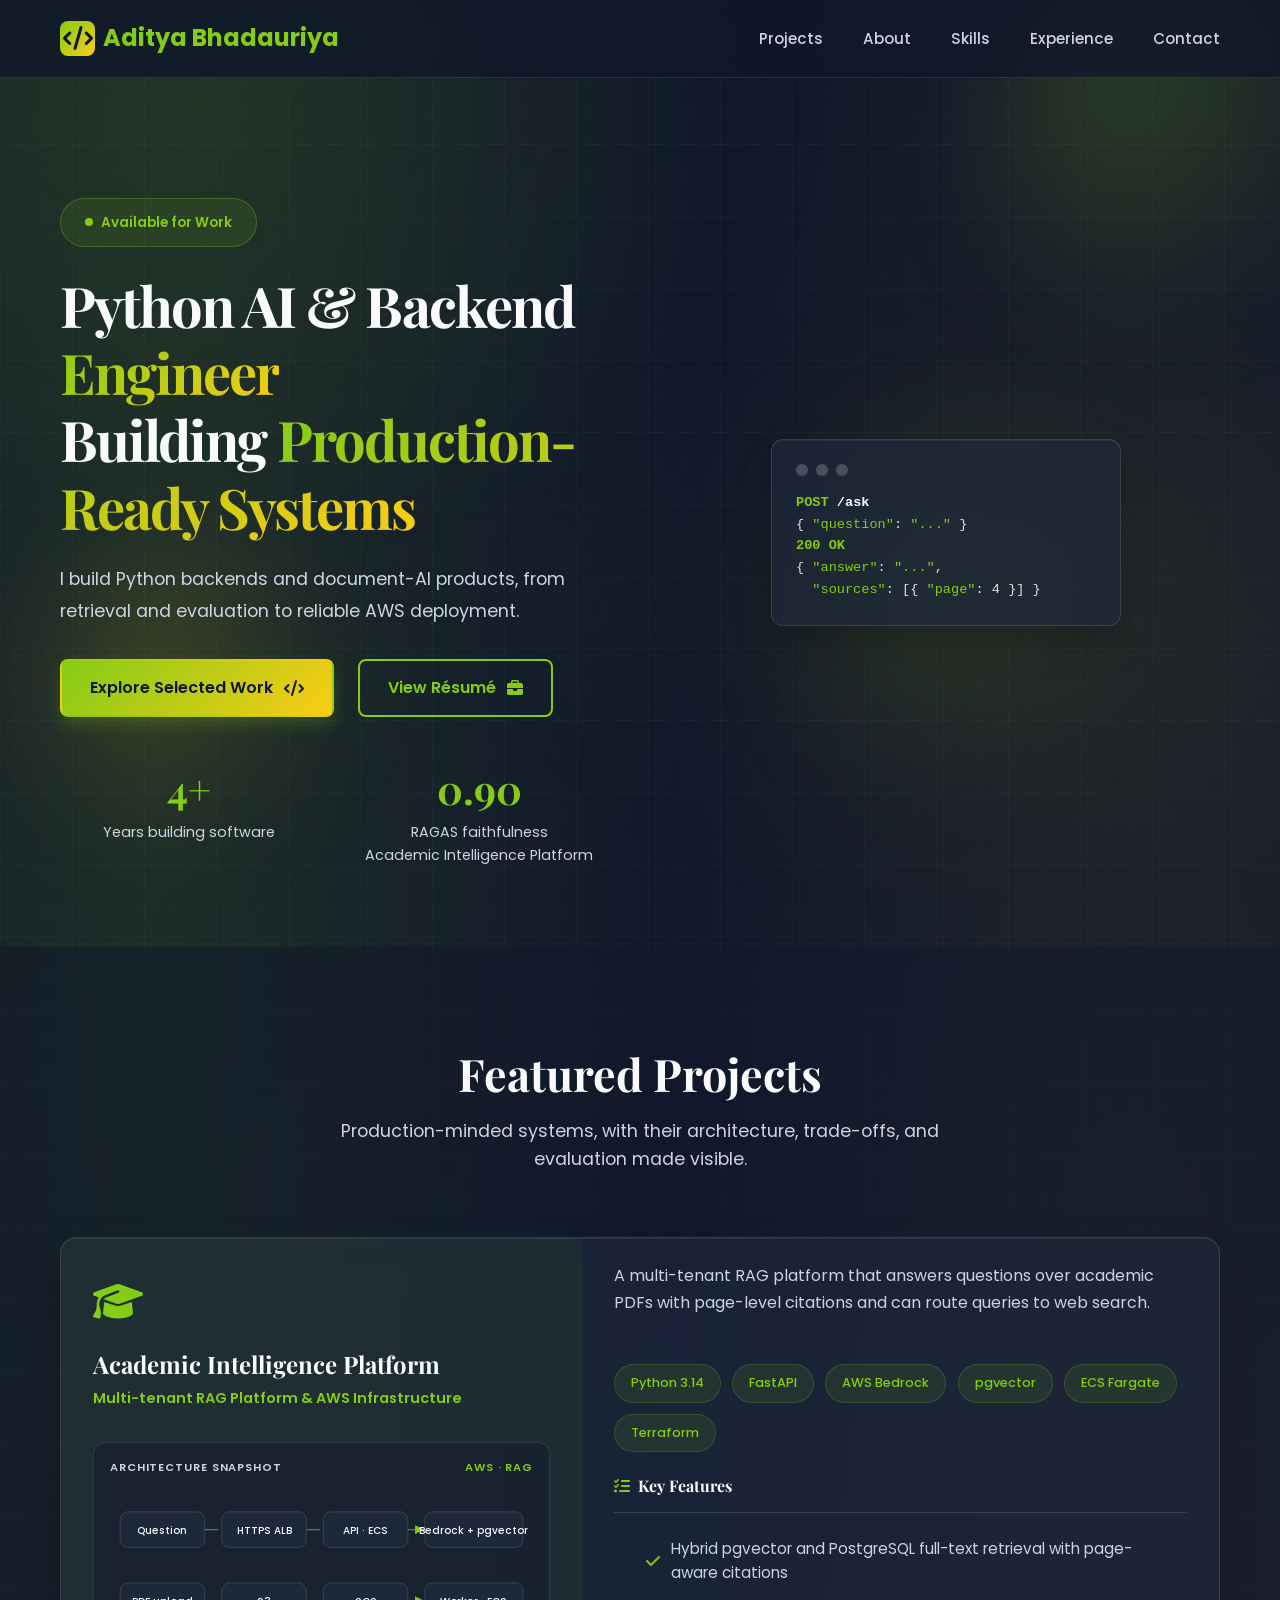
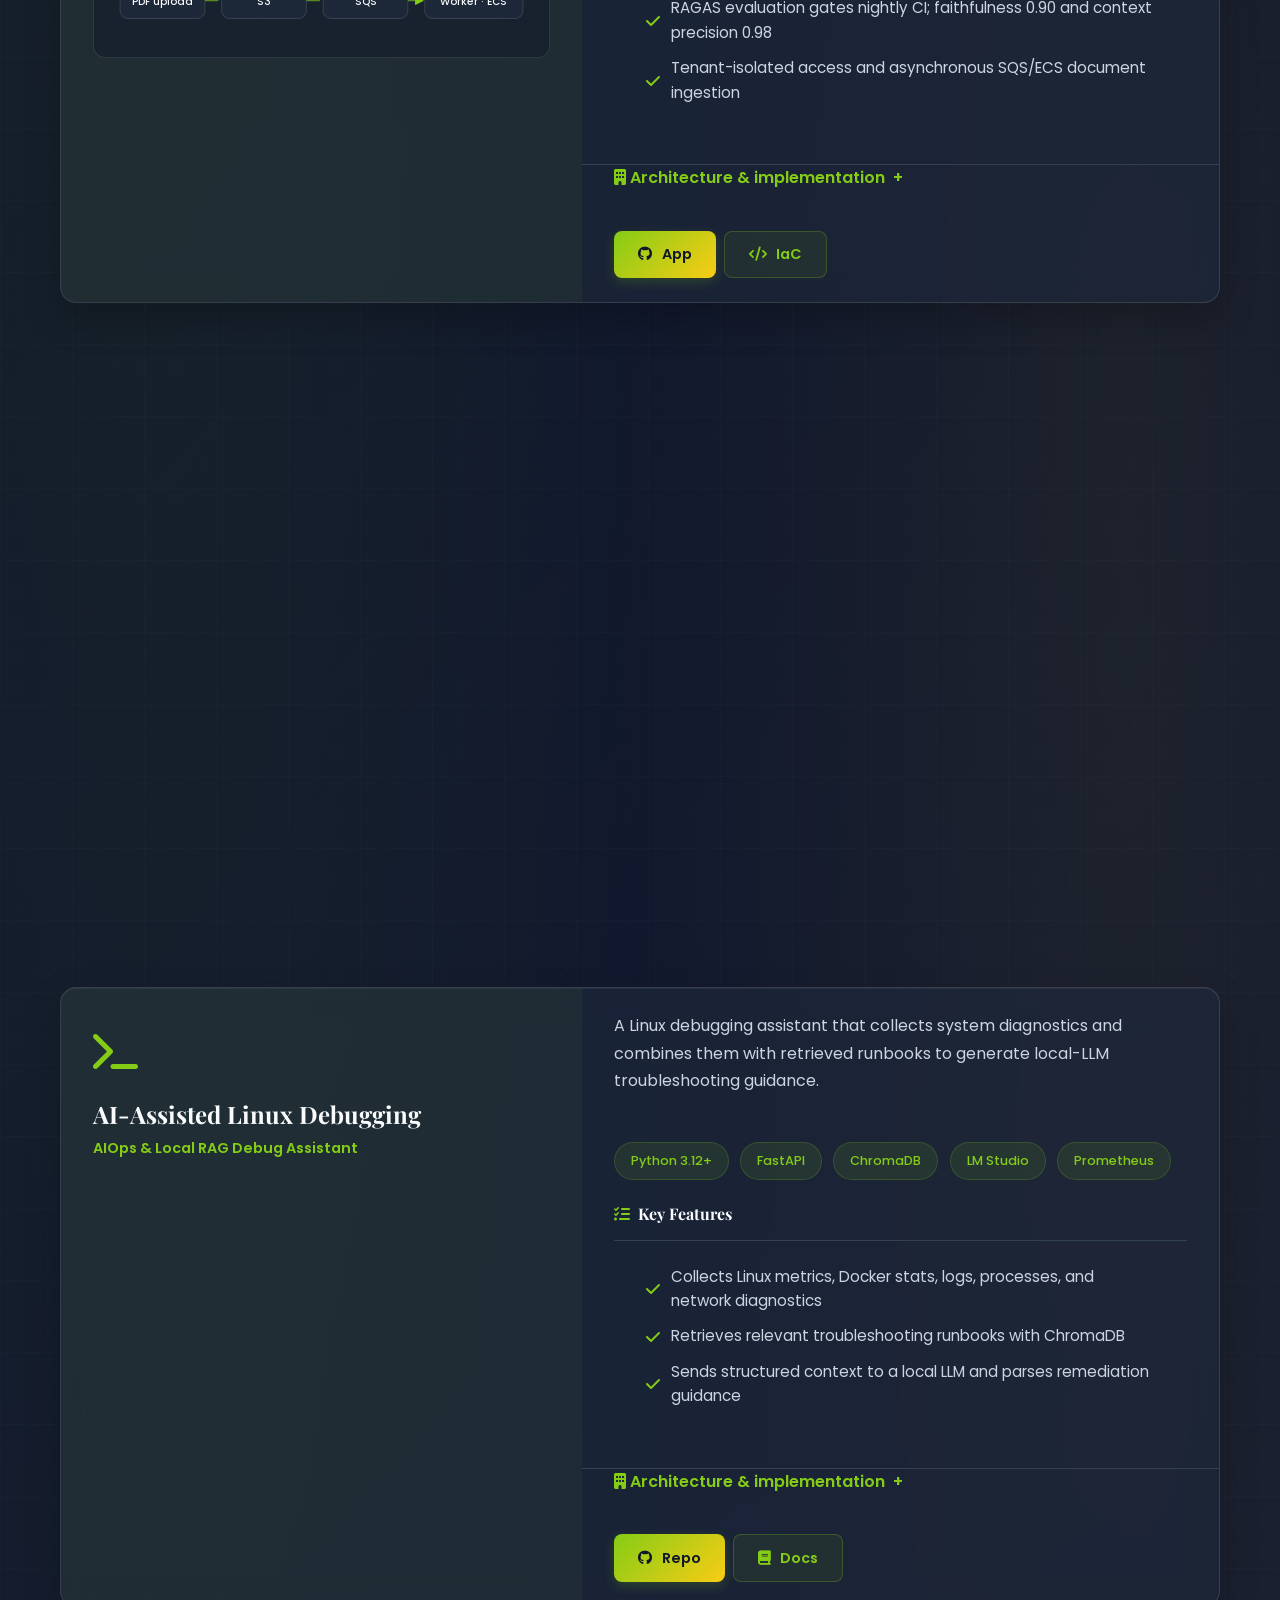
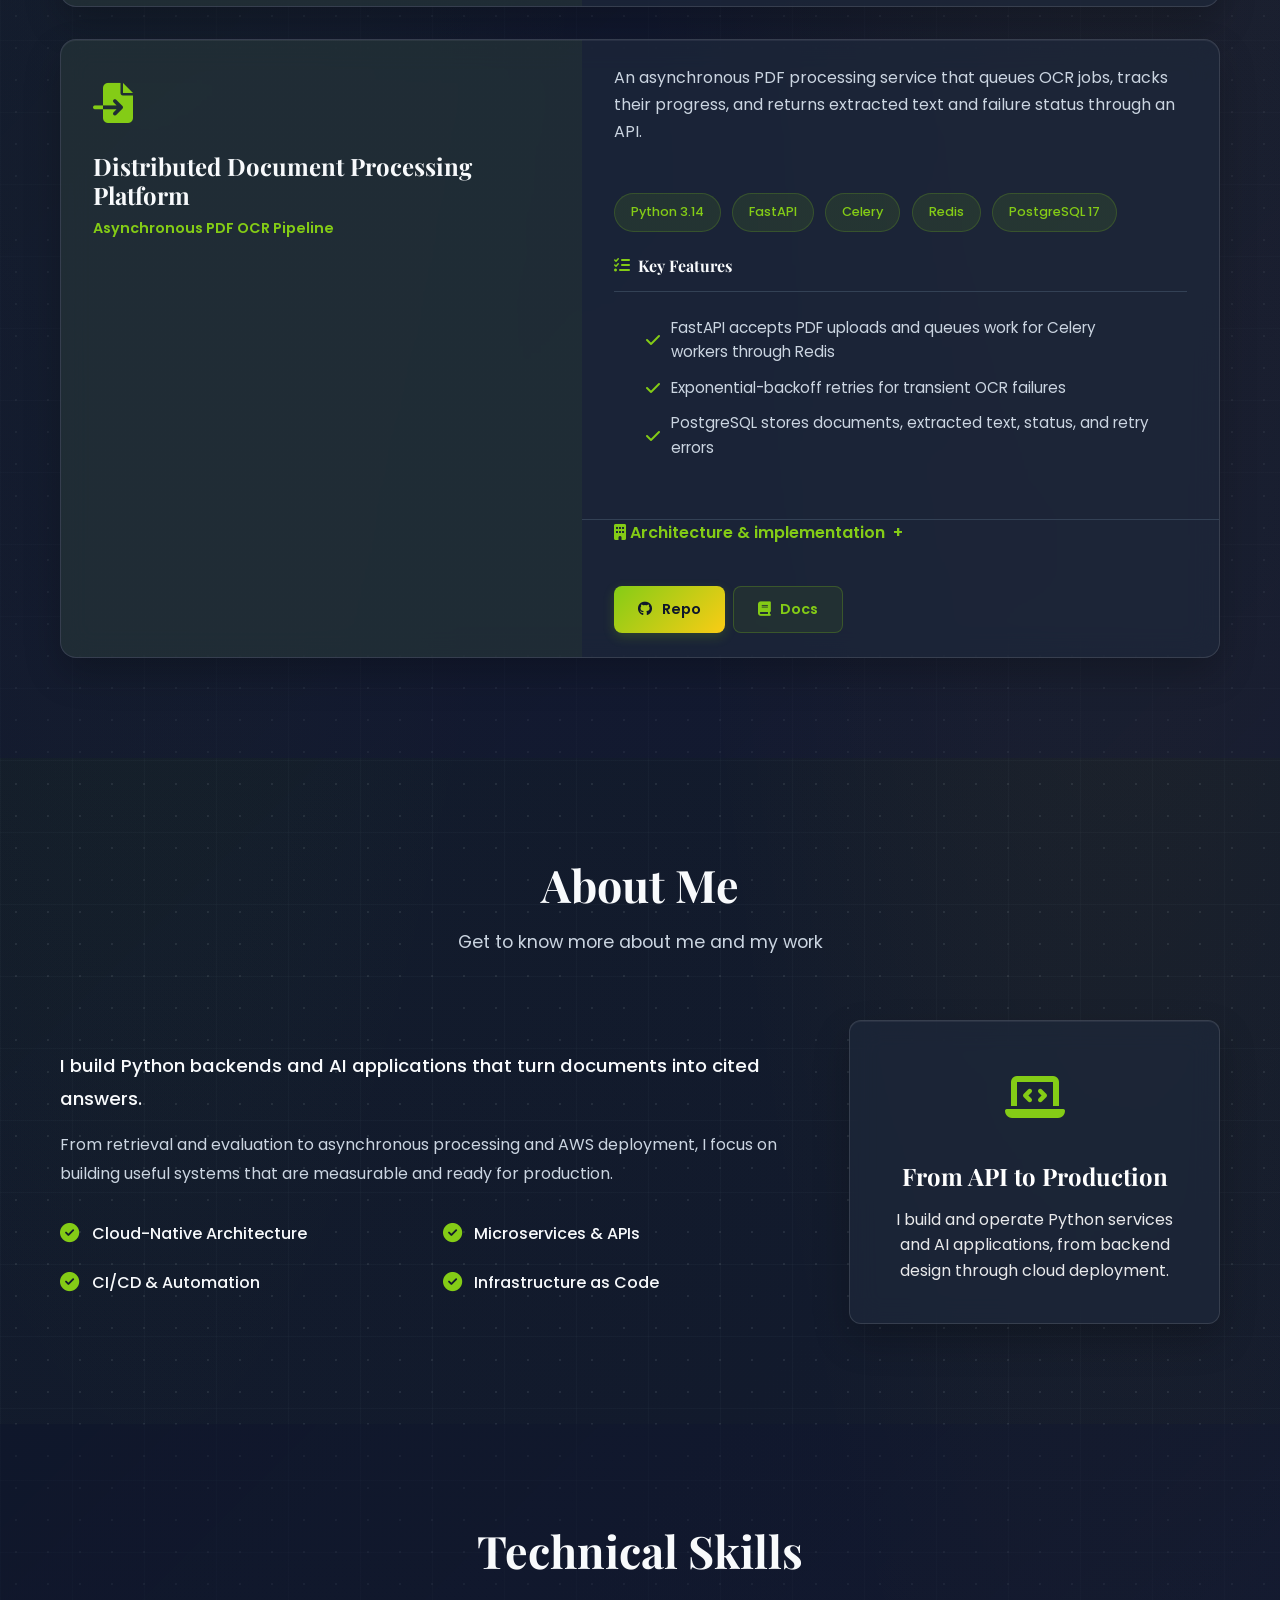
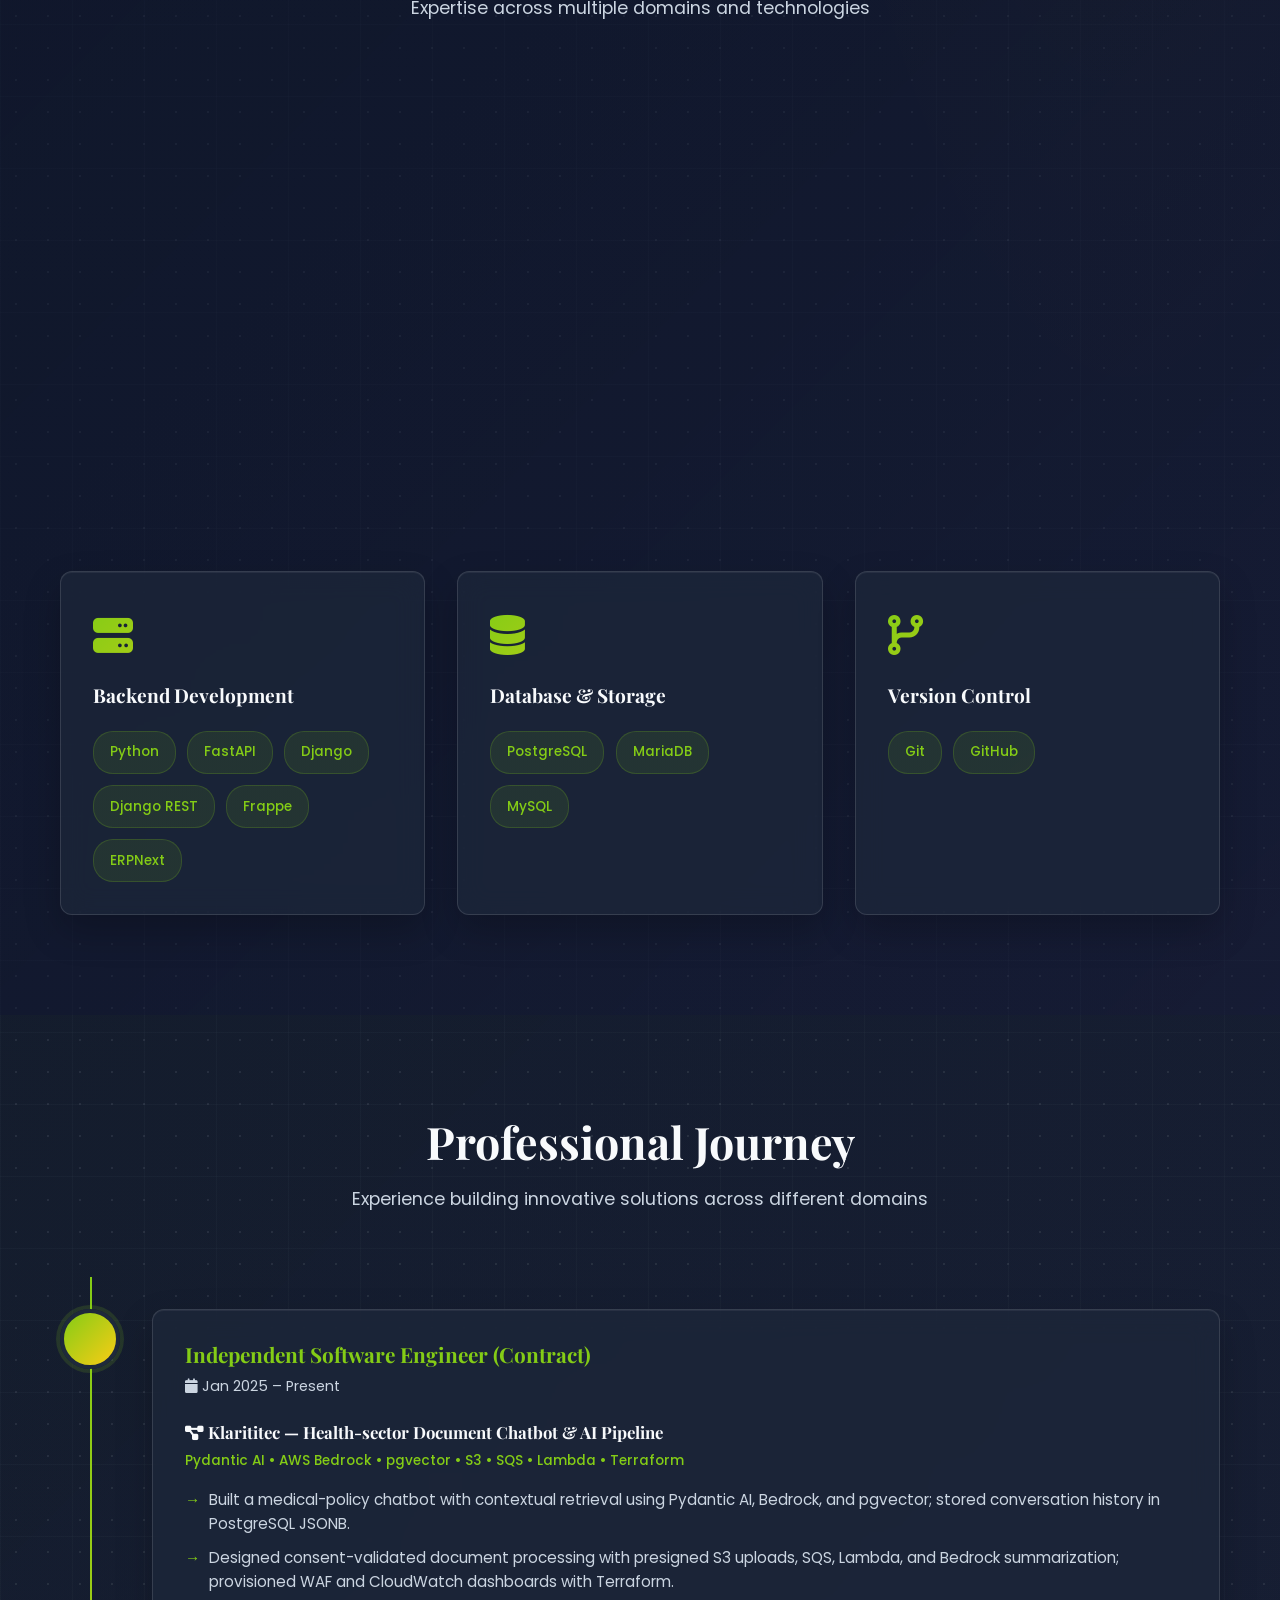
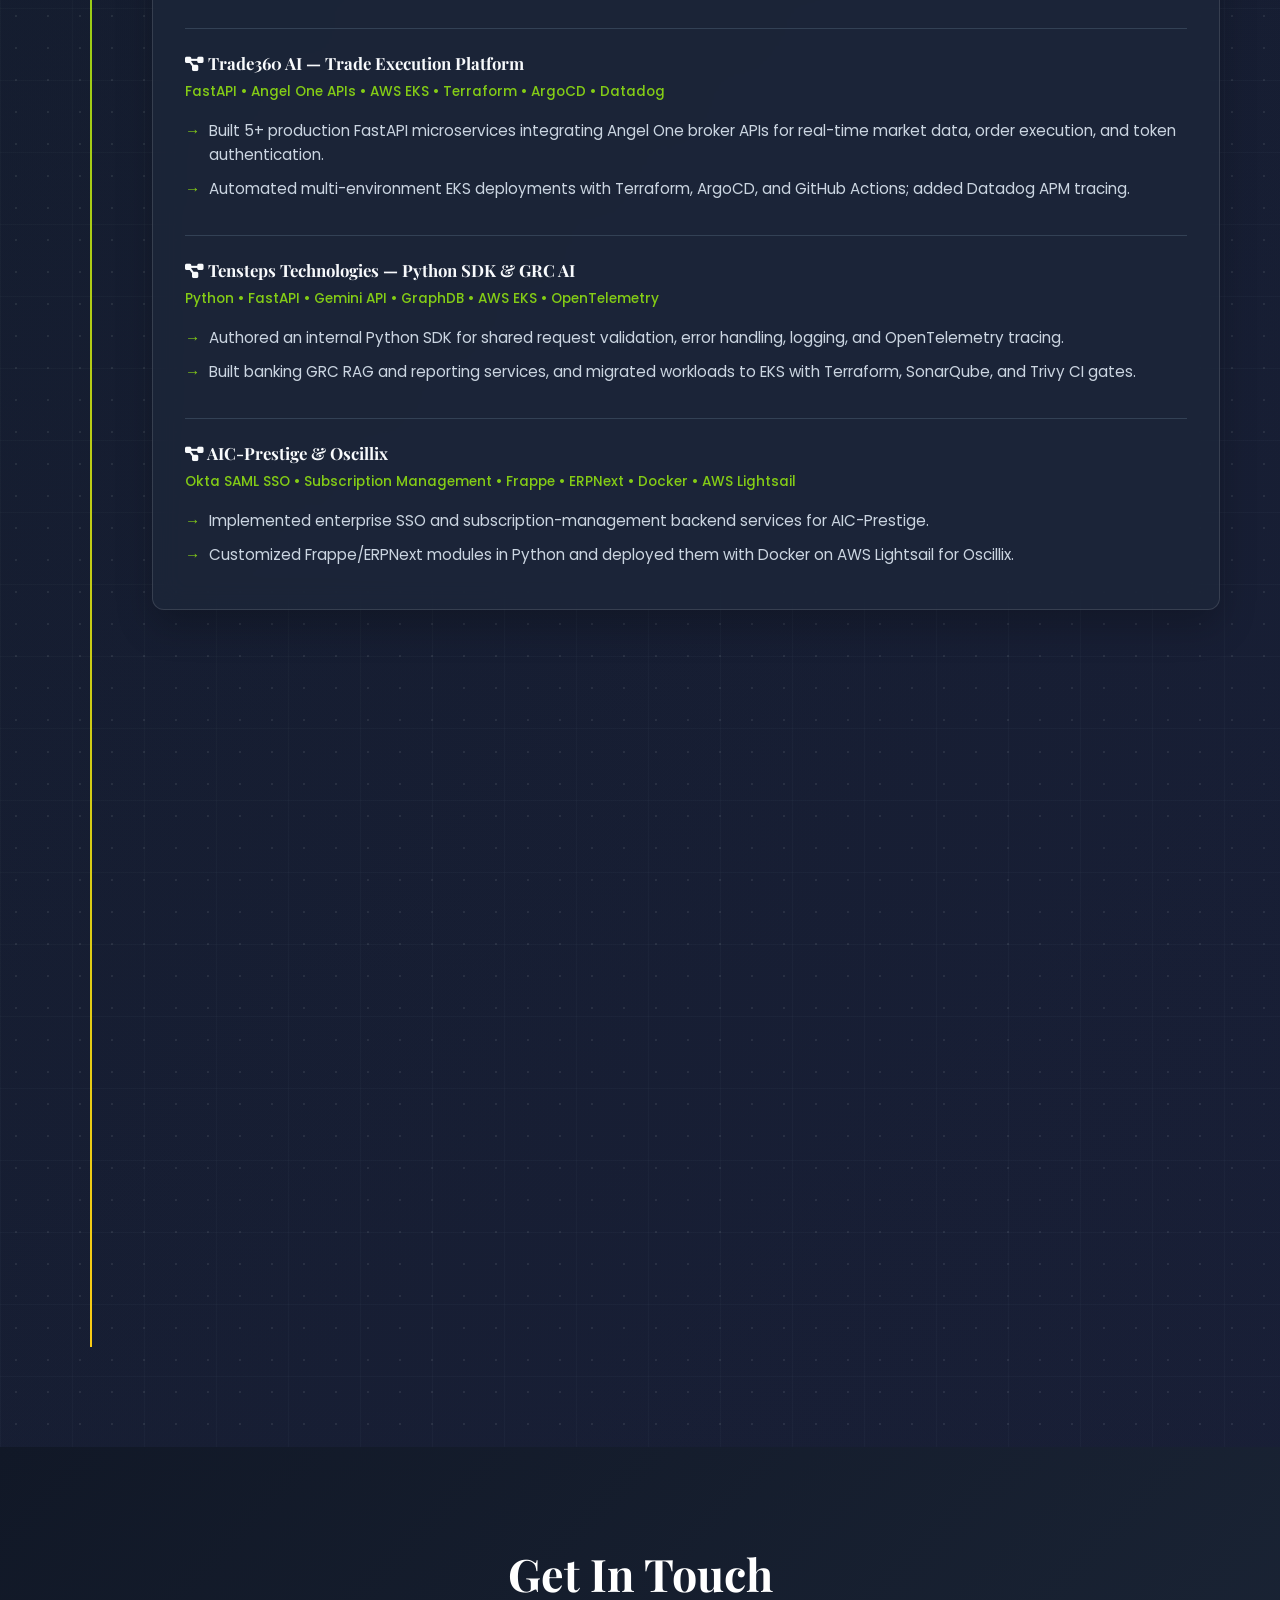
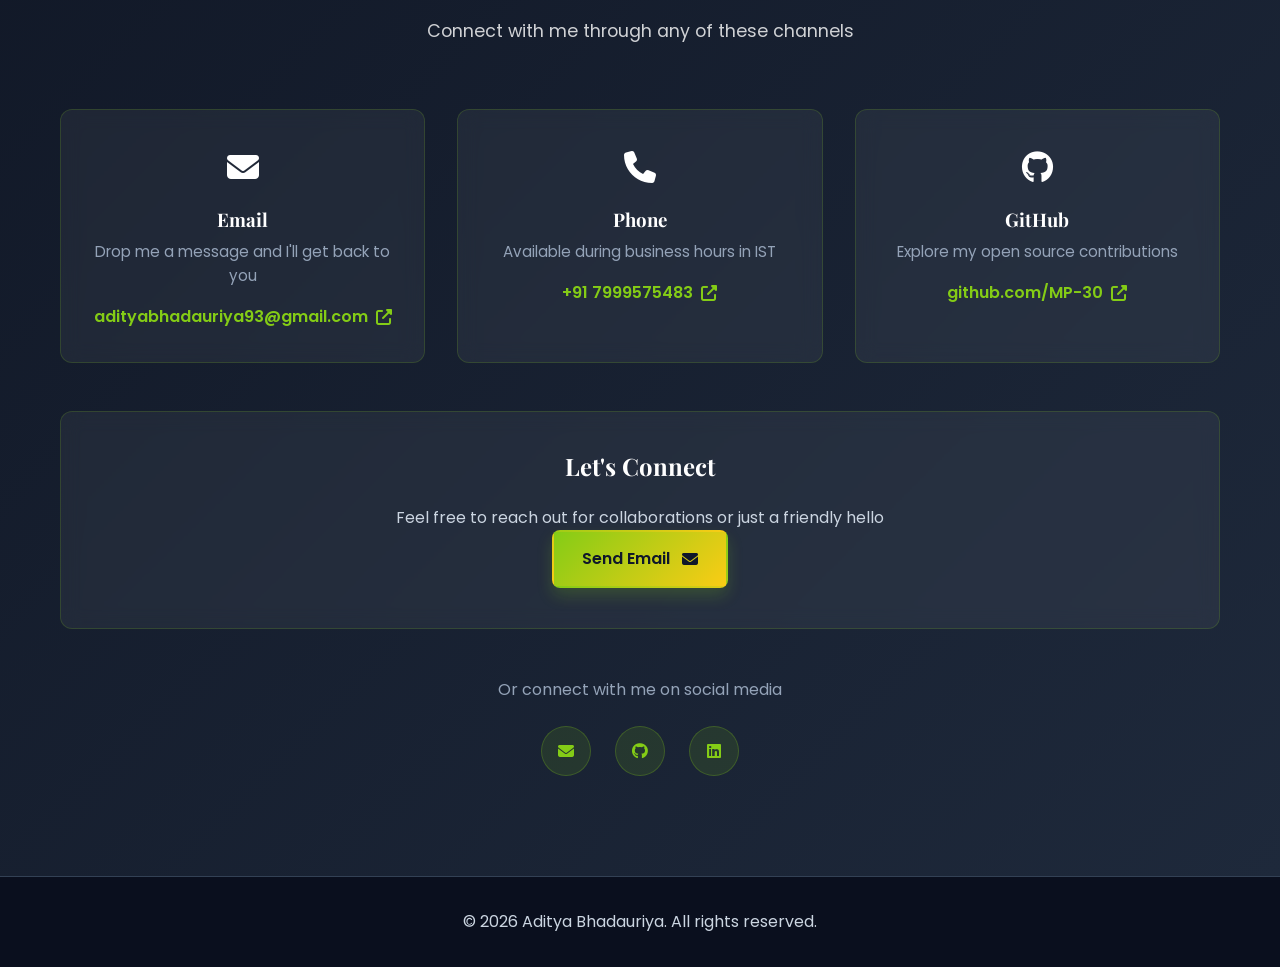
==== commit 7ed7dc3f: "refined theme and add diagram in project" ====
--- a/index.html
+++ b/index.html
@@ -13,12 +13,15 @@
     <meta charset="UTF-8">
     <meta name="viewport" content="width=device-width, initial-scale=1.0">
     <title>Aditya Bhadauriya | Python AI & Backend Engineer</title>
+    <meta name="description" content="Aditya Bhadauriya builds Python backends and document AI systems, from retrieval and evaluation to reliable AWS deployments.">
     <link rel="icon" type="image/png" href="icon.png">
-    <link rel="stylesheet" href="styles.css?v=20261117-3">
+    <link rel="stylesheet" href="styles.css?v=20261121-4">
     <link rel="stylesheet" href="https://cdnjs.cloudflare.com/ajax/libs/font-awesome/6.4.0/css/all.min.css">
     <link href="https://fonts.googleapis.com/css2?family=Poppins:wght@300;400;500;600;700;800&family=Playfair+Display:wght@700;800&display=swap" rel="stylesheet">
 </head>
 <body>
+    <a class="skip-link" href="#main-content">Skip to content</a>
+
     <!-- Animated Background -->
     <div class="stars"></div>
     <div class="animated-bg">
@@ -51,6 +54,7 @@
         </div>
     </nav>
 
+    <main id="main-content">
     <!-- Hero Section -->
     <section class="hero">
         <div class="container hero-container">
@@ -61,18 +65,18 @@
                 </div>
                 <h1 class="hero-title">
                     Python AI & Backend <span class="gradient-text">Engineer</span><br>
-                    Building <span class="gradient-text">Scalable Systems</span>
+                    Building <span class="gradient-text">Production-Ready Systems</span>
                 </h1>
                 <p class="hero-subtitle">
-                    I build Python backends and AI applications that turn documents into cited answers. My work covers retrieval, evaluation, asynchronous processing, and deployment on AWS.
+                    I build Python backends and document-AI products, from retrieval and evaluation to reliable AWS deployment.
                 </p>
                 <div class="hero-cta">
                     <a href="#projects" class="btn btn-primary">
-                        <span>View My Projects</span>
+                        <span>Explore Selected Work</span>
                         <i class="fas fa-code"></i>
                     </a>
                     <a href="assets/aditya_python_ai.pdf" target="_blank" rel="noopener noreferrer" class="btn btn-secondary">
-                        <span>Resume</span>
+                        <span>View Résumé</span>
                         <i class="fas fa-briefcase"></i>
                     </a>
                 </div>
@@ -83,7 +87,7 @@
                     </div>
                     <div class="stat">
                         <h3>0.90</h3>
-                        <p>RAGAS faithfulness</p>
+                        <p>RAGAS faithfulness<br>Academic Intelligence Platform</p>
                     </div>
                 </div>
             </div>
@@ -111,7 +115,7 @@
         <div class="container">
             <div class="section-header">
                 <h2>Featured Projects</h2>
-                <p>Selected work across AI applications, backend systems, and cloud infrastructure</p>
+                <p>Production-minded systems, with their architecture, trade-offs, and evaluation made visible.</p>
             </div>
             
             <div class="projects-grid">
@@ -122,6 +126,44 @@
                         </div>
                         <h3>Academic Intelligence Platform</h3>
                         <span class="project-type">Multi-tenant RAG Platform & AWS Infrastructure</span>
+                        <div class="project-visual">
+                            <div class="project-visual-heading">
+                                <span>Architecture snapshot</span>
+                                <span class="visual-caption">AWS · RAG</span>
+                            </div>
+                            <svg class="architecture-diagram" viewBox="0 0 500 180" role="img" aria-labelledby="architecture-title architecture-description">
+                                <title id="architecture-title">Academic Intelligence Platform architecture</title>
+                                <desc id="architecture-description">Questions flow through an HTTPS load balancer to an API service and Bedrock with pgvector. PDF uploads flow through S3 and SQS to a worker service.</desc>
+                                <defs>
+                                    <marker id="architecture-arrowhead" markerWidth="7" markerHeight="7" refX="5" refY="3.5" orient="auto">
+                                        <path d="M0,0 L7,3.5 L0,7 Z" fill="currentColor"></path>
+                                    </marker>
+                                </defs>
+                                <g class="architecture-connectors" aria-hidden="true">
+                                    <path d="M112 48 H128 M232 48 H248 M352 48 H368"></path>
+                                    <path d="M112 132 H128 M232 132 H248 M352 132 H368"></path>
+                                </g>
+                                <g class="architecture-node">
+                                    <rect x="12" y="27" width="100" height="42" rx="9"></rect>
+                                    <text x="62" y="53" text-anchor="middle">Question</text>
+                                    <rect x="132" y="27" width="100" height="42" rx="9"></rect>
+                                    <text x="182" y="53" text-anchor="middle">HTTPS ALB</text>
+                                    <rect x="252" y="27" width="100" height="42" rx="9"></rect>
+                                    <text x="302" y="53" text-anchor="middle">API · ECS</text>
+                                    <rect x="372" y="27" width="116" height="42" rx="9"></rect>
+                                    <text x="430" y="53" text-anchor="middle">Bedrock + pgvector</text>
+
+                                    <rect x="12" y="111" width="100" height="42" rx="9"></rect>
+                                    <text x="62" y="137" text-anchor="middle">PDF upload</text>
+                                    <rect x="132" y="111" width="100" height="42" rx="9"></rect>
+                                    <text x="182" y="137" text-anchor="middle">S3</text>
+                                    <rect x="252" y="111" width="100" height="42" rx="9"></rect>
+                                    <text x="302" y="137" text-anchor="middle">SQS</text>
+                                    <rect x="372" y="111" width="116" height="42" rx="9"></rect>
+                                    <text x="430" y="137" text-anchor="middle">Worker · ECS</text>
+                                </g>
+                            </svg>
+                        </div>
                     </div>
                     <p class="project-description">
                             A multi-tenant RAG platform that answers questions over academic PDFs with page-level citations and can route queries to web search.
@@ -140,14 +182,9 @@
                         <span class="tech">Python 3.14</span>
                         <span class="tech">FastAPI</span>
                         <span class="tech">AWS Bedrock</span>
-                        <span class="tech">Strands</span>
-                        <span class="tech">MCP</span>
                         <span class="tech">pgvector</span>
-                        <span class="tech">S3</span>
-                        <span class="tech">SQS</span>
                         <span class="tech">ECS Fargate</span>
                         <span class="tech">Terraform</span>
-                        <span class="tech">RAGAS</span>
                     </div>
                     <div class="project-section">
                         <h4><i class="fas fa-tasks"></i> Key Features</h4>
@@ -190,17 +227,17 @@
                             A delivery platform for a containerized web application, built to demonstrate repeatable Kubernetes releases and production operations.
                     </p>
                     <div class="project-meta">
-                        <a href="https://github.com/MP-30/hyper-scale-ops" target="_blank" class="meta-item">
+                        <a href="https://github.com/MP-30/hyper-scale-ops" target="_blank" rel="noopener noreferrer" class="meta-item">
                             <i class="fas fa-code-branch"></i>
                             <span>GitHub</span>
                         </a>
 
-                        <a href="https://app.notion.com/p/Hyper-Scale-Ops-36eb5df6bb2e8033bfb6fa364d04caaa?v=36eb5df6bb2e80d48773000cc028a80b&source=copy_link" target="_blank" class="meta-item">
+                        <a href="https://app.notion.com/p/Hyper-Scale-Ops-36eb5df6bb2e8033bfb6fa364d04caaa?v=36eb5df6bb2e80d48773000cc028a80b&source=copy_link" target="_blank" rel="noopener noreferrer" class="meta-item">
                             <i class="fas fa-file-alt"></i>
                             <span>Documentation</span>
                         </a>
 
-                        <a href="https://app.notion.com/p/Design-Document-for-Hyper-3a3b5df6bb2e801ebc78c1281d220170?source=copy_link" target="_blank" class="meta-item">
+                        <a href="https://app.notion.com/p/Design-Document-for-Hyper-3a3b5df6bb2e801ebc78c1281d220170?source=copy_link" target="_blank" rel="noopener noreferrer" class="meta-item">
                             <i class="fas fa-sitemap"></i>
                             <span>Design Document</span>
                         </a>
@@ -266,11 +303,8 @@
                         <span class="tech">Python 3.12+</span>
                         <span class="tech">FastAPI</span>
                         <span class="tech">ChromaDB</span>
-                        <span class="tech">RAG</span>
                         <span class="tech">LM Studio</span>
                         <span class="tech">Prometheus</span>
-                        <span class="tech">Linux</span>
-                        <span class="tech">systemd</span>
                     </div>
                     <div class="project-section">
                         <h4><i class="fas fa-tasks"></i> Key Features</h4>
@@ -327,9 +361,6 @@
                         <span class="tech">Celery</span>
                         <span class="tech">Redis</span>
                         <span class="tech">PostgreSQL 17</span>
-                        <span class="tech">SQLAlchemy</span>
-                        <span class="tech">Docker Compose</span>
-                        <span class="tech">Pydantic</span>
                     </div>
                     <div class="project-section">
                         <h4><i class="fas fa-tasks"></i> Key Features</h4>
@@ -639,7 +670,7 @@
                     </div>
                     <h3>GitHub</h3>
                     <p>Explore my open source contributions</p>
-                    <a href="https://github.com/MP-30" class="contact-link" target="_blank">
+                    <a href="https://github.com/MP-30" class="contact-link" target="_blank" rel="noopener noreferrer">
                         github.com/MP-30
                         <i class="fas fa-external-link-alt"></i>
                     </a>
@@ -660,13 +691,13 @@
             <div class="social-section">
                 <p>Or connect with me on social media</p>
                 <div class="social-links">
-                    <a href="mailto:adityabhadauriya93@gmail.com" class="social-link" title="Email">
+                    <a href="mailto:adityabhadauriya93@gmail.com" class="social-link" title="Email" aria-label="Email Aditya">
                         <i class="fas fa-envelope"></i>
                     </a>
-                    <a href="https://github.com/MP-30" class="social-link" title="GitHub">
+                    <a href="https://github.com/MP-30" class="social-link" title="GitHub" aria-label="Aditya on GitHub" target="_blank" rel="noopener noreferrer">
                         <i class="fab fa-github"></i>
                     </a>
-                    <a href="https://www.linkedin.com/in/aditya-bhadauriya-99bb8a86/" class="social-link" title="LinkedIn">
+                    <a href="https://www.linkedin.com/in/aditya-bhadauriya-99bb8a86/" class="social-link" title="LinkedIn" aria-label="Aditya on LinkedIn" target="_blank" rel="noopener noreferrer">
                         <i class="fab fa-linkedin"></i>
                     </a>
 
@@ -674,6 +705,7 @@
             </div>
         </div>
     </section>
+    </main>
 
     <!-- Footer -->
     <footer class="footer">
@@ -682,6 +714,6 @@
         </div>
     </footer>
 
-    <script src="script.js"></script>
+    <script src="script.js?v=20261121-1"></script>
 </body>
 </html>
--- a/styles.css
+++ b/styles.css
@@ -1,18 +1,20 @@
 /* ===== ROOT VARIABLES ===== */
 :root {
-    --primary-color: #ff625e;
-    --secondary-color: #ffc52e;
-    --accent-color: #ff625e;
+    --primary-color: #84cc16;
+    --secondary-color: #facc15;
+    --accent-color: #84cc16;
     --dark-bg: #0f172a;
     --light-bg: #1e293b;
     --text-primary: #f8fafc;
     --text-secondary: #cbd5e1;
     --text-light: #94a3b8;
     --border-color: #334155;
-    --success-color: #ff625e;
+    --success-color: #84cc16;
     --card-bg: #1e293b;
-    --accent-rgb: 255, 98, 94;
-    --secondary-rgb: 255, 197, 46;
+    --accent-rgb: 132, 204, 22;
+    --secondary-rgb: 250, 204, 21;
+    --glass-bg: rgba(30, 41, 59, 0.68);
+    --glass-border: rgba(255, 255, 255, 0.12);
     --transition: all 0.3s cubic-bezier(0.4, 0, 0.2, 1);
     --shadow-sm: 0 1px 2px 0 rgba(0, 0, 0, 0.05);
     --shadow-md: 0 4px 6px -1px rgba(0, 0, 0, 0.1);
@@ -32,10 +34,35 @@
     scroll-behavior: smooth;
 }
 
+.skip-link {
+    position: fixed;
+    top: 1rem;
+    left: 1rem;
+    z-index: 1100;
+    transform: translateY(-160%);
+    padding: 0.75rem 1rem;
+    border-radius: 8px;
+    background: var(--primary-color);
+    color: #0f172a;
+    font-weight: 600;
+    text-decoration: none;
+}
+
+.skip-link:focus {
+    transform: translateY(0);
+}
+
 body {
     font-family: 'Poppins', -apple-system, BlinkMacSystemFont, 'Segoe UI', sans-serif;
     color: var(--text-primary);
-    background: linear-gradient(135deg, #0f172a 0%, #1a1f3a 100%);
+    background:
+        radial-gradient(ellipse at 12% 8%, rgba(var(--accent-rgb), 0.12), transparent 34rem),
+        radial-gradient(ellipse at 88% 24%, rgba(var(--secondary-rgb), 0.09), transparent 32rem),
+        radial-gradient(rgba(203, 213, 225, 0.1) 0.7px, transparent 0.8px),
+        linear-gradient(rgba(148, 163, 184, 0.04) 1px, transparent 1px),
+        linear-gradient(90deg, rgba(148, 163, 184, 0.04) 1px, transparent 1px),
+        linear-gradient(135deg, #0f172a 0%, #11182d 52%, #1a1f3a 100%);
+    background-size: auto, auto, 32px 32px, 72px 72px, 72px 72px, auto;
     line-height: 1.6;
     overflow-x: hidden;
 }
@@ -47,7 +74,9 @@
     left: 0;
     width: 100%;
     height: 100%;
-    background: linear-gradient(135deg, rgba(var(--secondary-rgb), 0.03), rgba(var(--accent-rgb), 0.03));
+    background:
+        radial-gradient(ellipse at 16% 12%, rgba(var(--accent-rgb), 0.07), transparent 42%),
+        radial-gradient(ellipse at 82% 68%, rgba(var(--secondary-rgb), 0.045), transparent 40%);
     z-index: -1;
     pointer-events: none;
 }
@@ -55,34 +84,34 @@
 .blob {
     position: absolute;
     border-radius: 50%;
-    background: radial-gradient(circle at 30% 30%, rgba(var(--accent-rgb), 0.15), transparent);
-    filter: blur(40px);
+    background: radial-gradient(circle at 30% 30%, rgba(var(--accent-rgb), 0.22), transparent 72%);
+    filter: blur(64px);
     animation: float 8s ease-in-out infinite;
 }
 
 .blob-1 {
-    width: 300px;
-    height: 300px;
+    width: 380px;
+    height: 380px;
     top: -50px;
     right: -100px;
     animation-delay: 0s;
 }
 
 .blob-2 {
-    width: 200px;
-    height: 200px;
+    width: 300px;
+    height: 300px;
     bottom: 50px;
     left: 50px;
-    background: radial-gradient(circle at 30% 30%, rgba(var(--accent-rgb), 0.1), transparent);
+    background: radial-gradient(circle at 30% 30%, rgba(var(--secondary-rgb), 0.18), transparent 72%);
     animation-delay: 2s;
 }
 
 .blob-3 {
-    width: 250px;
-    height: 250px;
+    width: 340px;
+    height: 340px;
     top: 50%;
     right: 10%;
-    background: radial-gradient(circle at 30% 30%, rgba(var(--accent-rgb), 0.1), transparent);
+    background: radial-gradient(circle at 30% 30%, rgba(var(--accent-rgb), 0.14), transparent 72%);
     animation-delay: 4s;
 }
 
@@ -90,6 +119,23 @@
     0%, 100% { transform: translate(0, 0) rotate(0deg); }
     33% { transform: translate(30px, -50px) rotate(120deg); }
     66% { transform: translate(-20px, 20px) rotate(240deg); }
+}
+
+@media (prefers-reduced-motion: reduce) {
+    .blob,
+    .badge-dot {
+        animation: none;
+    }
+
+    html {
+        scroll-behavior: auto;
+    }
+
+    *,
+    *::before,
+    *::after {
+        transition-duration: 0.01ms !important;
+    }
 }
 
 .stars {
@@ -126,7 +172,8 @@
 }
 
 .gradient-text {
-    background: linear-gradient(135deg, var(--secondary-color), var(--primary-color));
+    color: var(--primary-color);
+    background: linear-gradient(135deg, var(--primary-color), var(--secondary-color));
     -webkit-background-clip: text;
     background-clip: text;
     -webkit-text-fill-color: transparent;
@@ -166,7 +213,7 @@
     display: flex;
     align-items: center;
     justify-content: center;
-    background: linear-gradient(135deg, var(--secondary-color), var(--primary-color));
+    background: linear-gradient(135deg, var(--primary-color), var(--secondary-color));
     border-radius: 8px;
     color: #0f172a;
 }
@@ -198,6 +245,14 @@
 
 .nav-menu a:hover {
     color: var(--primary-color);
+}
+
+.nav-menu a.active {
+    color: var(--primary-color);
+}
+
+.nav-menu a.active::after {
+    width: 100%;
 }
 
 .nav-menu a:hover::after {
@@ -232,7 +287,12 @@
 .hamburger:focus-visible,
 .nav-menu a:focus-visible,
 .btn:focus-visible,
-.project-link:focus-visible {
+.project-link:focus-visible,
+.meta-item:focus-visible,
+.contact-link:focus-visible,
+.social-link:focus-visible,
+.project-details summary:focus-visible,
+.skip-link:focus-visible {
     outline: 3px solid var(--primary-color);
     outline-offset: 3px;
 }
@@ -278,9 +338,21 @@
     50% { opacity: 0.5; }
 }
 
+@keyframes fadeInUp {
+    from {
+        opacity: 0;
+        transform: translateY(12px);
+    }
+    to {
+        opacity: 1;
+        transform: translateY(0);
+    }
+}
+
 .hero-title {
     font-size: 3.5rem;
     line-height: 1.2;
+    letter-spacing: -0.035em;
     margin-bottom: 1.5rem;
     color: var(--text-primary);
 }
@@ -290,6 +362,7 @@
     color: var(--text-secondary);
     margin-bottom: 2rem;
     line-height: 1.8;
+    max-width: 58ch;
 }
 
 .hero-cta {
@@ -315,7 +388,7 @@
 }
 
 .btn-primary {
-    background: linear-gradient(135deg, var(--secondary-color), var(--primary-color));
+    background: linear-gradient(135deg, var(--primary-color), var(--secondary-color));
     color: #0f172a;
     box-shadow: 0 8px 16px rgba(var(--accent-rgb), 0.2);
 }
@@ -417,6 +490,7 @@
 .section {
     padding: 100px 20px;
     position: relative;
+    scroll-margin-top: 5rem;
 }
 
 .section-header {
@@ -432,7 +506,7 @@
 .section-header p {
     font-size: 1.1rem;
     color: var(--text-secondary);
-    max-width: 500px;
+    max-width: 58ch;
     margin: 0 auto;
 }
 
@@ -482,7 +556,7 @@
 }
 
 .about-card {
-    background: linear-gradient(135deg, #1e293b, #293753);
+    background: var(--glass-bg);
     padding: 2.5rem;
     border-radius: 12px;
     color: white;
@@ -510,7 +584,7 @@
 
 /* ===== SKILLS SECTION ===== */
 .skills {
-    background: linear-gradient(135deg, #0f172a, #1a1f3a);
+    background: linear-gradient(135deg, rgba(15, 23, 42, 0.48), rgba(26, 31, 58, 0.34));
 }
 
 .notes-grid {
@@ -522,7 +596,7 @@
 }
 
 .notes-category {
-    background: rgba(15, 23, 42, 0.95);
+    background: rgba(15, 23, 42, 0.72);
     border-radius: 18px;
     border: 1px solid rgba(var(--accent-rgb), 0.16);
     overflow: hidden;
@@ -675,13 +749,13 @@
     left: 0;
     right: 0;
     height: 4px;
-    background: linear-gradient(90deg, var(--secondary-color), var(--primary-color));
+    background: linear-gradient(90deg, var(--primary-color), var(--secondary-color));
     transform: translateX(-100%);
     transition: transform var(--transition);
 }
 
 .skill-card:hover {
-    transform: translateY(-8px);
+    transform: translateY(-4px);
     box-shadow: var(--shadow-lg);
     border-color: var(--primary-color);
     background: linear-gradient(135deg, rgba(var(--accent-rgb), 0.05), rgba(var(--accent-rgb), 0.05));
@@ -693,7 +767,7 @@
 
 .skill-icon {
     font-size: 2.5rem;
-    background: linear-gradient(135deg, var(--secondary-color), var(--primary-color));
+    background: linear-gradient(135deg, var(--primary-color), var(--secondary-color));
     -webkit-background-clip: text;
     -webkit-text-fill-color: transparent;
     background-clip: text;
@@ -724,7 +798,7 @@
 }
 
 .skill-tag:hover {
-    background: linear-gradient(135deg, var(--secondary-color), var(--primary-color));
+    background: linear-gradient(135deg, var(--primary-color), var(--secondary-color));
     color: #0f172a;
     border-color: transparent;
     transform: scale(1.05);
@@ -747,7 +821,7 @@
     top: 0;
     bottom: 0;
     width: 2px;
-    background: linear-gradient(180deg, var(--secondary-color), var(--primary-color));
+    background: linear-gradient(180deg, var(--primary-color), var(--secondary-color));
 }
 
 .timeline-item {
@@ -761,7 +835,7 @@
 .timeline-marker {
     width: 60px;
     height: 60px;
-    background: linear-gradient(135deg, var(--secondary-color), var(--primary-color));
+    background: linear-gradient(135deg, var(--primary-color), var(--secondary-color));
     border-radius: 50%;
     border: 4px solid var(--light-bg);
     display: flex;
@@ -848,7 +922,7 @@
 
 /* ===== PROJECTS SECTION ===== */
 .projects {
-    background: linear-gradient(135deg, #0f172a, #1a1f3a);
+    background: linear-gradient(135deg, rgba(15, 23, 42, 0.48), rgba(26, 31, 58, 0.34));
 }
 
 .projects-grid {
@@ -858,8 +932,8 @@
 }
 
 .project-card {
-    background: var(--card-bg);
-    border-radius: 12px;
+    background: var(--glass-bg);
+    border-radius: 16px;
     overflow: hidden;
     box-shadow: var(--shadow-lg);
     border: 1px solid var(--border-color);
@@ -869,11 +943,29 @@
     flex-direction: column;
 }
 
+.hero-code,
+.about-card,
+.notes-category,
+.skill-card,
+.timeline-content,
+.project-card {
+    backdrop-filter: blur(14px);
+    -webkit-backdrop-filter: blur(14px);
+    border-color: var(--glass-border);
+    box-shadow: inset 0 1px 0 rgba(255, 255, 255, 0.06), 0 16px 36px rgba(0, 0, 0, 0.22);
+}
+
+.hero-code,
+.skill-card,
+.timeline-content {
+    background: var(--glass-bg);
+}
+
 .project-card.featured {
     grid-column: 1 / -1;
     display: grid;
-    grid-template-columns: 1fr 1fr;
-    grid-template-rows: repeat(4, auto);
+    grid-template-columns: minmax(0, 0.9fr) minmax(0, 1.1fr);
+    grid-template-rows: auto auto auto 1fr auto;
     gap: 0;
 }
 
@@ -886,7 +978,7 @@
 }
 
 .project-card:hover {
-    transform: translateY(-8px);
+    transform: translateY(-4px);
     box-shadow: var(--shadow-2xl);
 }
 
@@ -894,7 +986,7 @@
     position: absolute;
     top: 1rem;
     right: 1rem;
-    background: linear-gradient(135deg, var(--secondary-color), var(--primary-color));
+    background: linear-gradient(135deg, var(--primary-color), var(--secondary-color));
     color: #0f172a;
     padding: 0.5rem 1rem;
     border-radius: 20px;
@@ -911,7 +1003,7 @@
 
 .project-card.featured .project-header {
     grid-column: 1;
-    grid-row: 1 / 5;
+    grid-row: 1 / 6;
     display: flex;
     flex-direction: column;
     justify-content: flex-start;
@@ -922,31 +1014,26 @@
     grid-row: 1;
 }
 
-.project-card.featured > .project-meta {
+.project-card.featured > .project-tech {
     grid-column: 2;
     grid-row: 2;
 }
 
-.project-card.featured > .project-tech {
-    grid-column: 2;
-    grid-row: 3;
-}
-
 .project-card.featured > .project-section {
     grid-column: 2;
 }
 
 .project-card.featured > .project-section:not(.project-details) {
-    grid-row: 2;
+    grid-row: 3;
 }
 
 .project-card.featured > .project-details {
-    grid-row: 3;
+    grid-row: 4;
 }
 
 .project-card.featured > .project-links {
     grid-column: 2;
-    grid-row: 4;
+    grid-row: 5;
 }
 
 .project-icon {
@@ -968,6 +1055,58 @@
     font-weight: 600;
 }
 
+.project-visual {
+    margin-top: 2rem;
+    padding: 1rem;
+    border: 1px solid rgba(255, 255, 255, 0.1);
+    border-radius: 12px;
+    background: rgba(15, 23, 42, 0.42);
+}
+
+.project-visual-heading {
+    display: flex;
+    justify-content: space-between;
+    gap: 0.75rem;
+    margin-bottom: 0.75rem;
+    color: var(--text-secondary);
+    font-size: 0.7rem;
+    font-weight: 600;
+    letter-spacing: 0.08em;
+    text-transform: uppercase;
+}
+
+.visual-caption {
+    color: var(--primary-color);
+}
+
+.architecture-diagram {
+    display: block;
+    width: 100%;
+    height: auto;
+    overflow: visible;
+    color: var(--primary-color);
+}
+
+.architecture-connectors {
+    fill: none;
+    stroke: rgba(var(--accent-rgb), 0.6);
+    stroke-width: 1.5;
+    marker-end: url(#architecture-arrowhead);
+}
+
+.architecture-node rect {
+    fill: rgba(30, 41, 59, 0.88);
+    stroke: rgba(255, 255, 255, 0.16);
+    stroke-width: 1;
+}
+
+.architecture-node text {
+    fill: var(--text-primary);
+    font-family: 'Poppins', sans-serif;
+    font-size: 12px;
+    font-weight: 500;
+}
+
 .project-description {
     padding: 1.5rem 2rem;
     color: var(--text-secondary);
@@ -975,7 +1114,7 @@
 }
 
 .project-tech {
-    display: none;
+    display: flex;
     flex-wrap: wrap;
     gap: 0.7rem;
     padding: 0 2rem;
@@ -1113,7 +1252,7 @@
 }
 
 .project-link.primary {
-    background: linear-gradient(135deg, var(--secondary-color), var(--primary-color));
+    background: linear-gradient(135deg, var(--primary-color), var(--secondary-color));
     color: #0f172a;
     box-shadow: 0 4px 12px rgba(var(--accent-rgb), 0.2);
 }
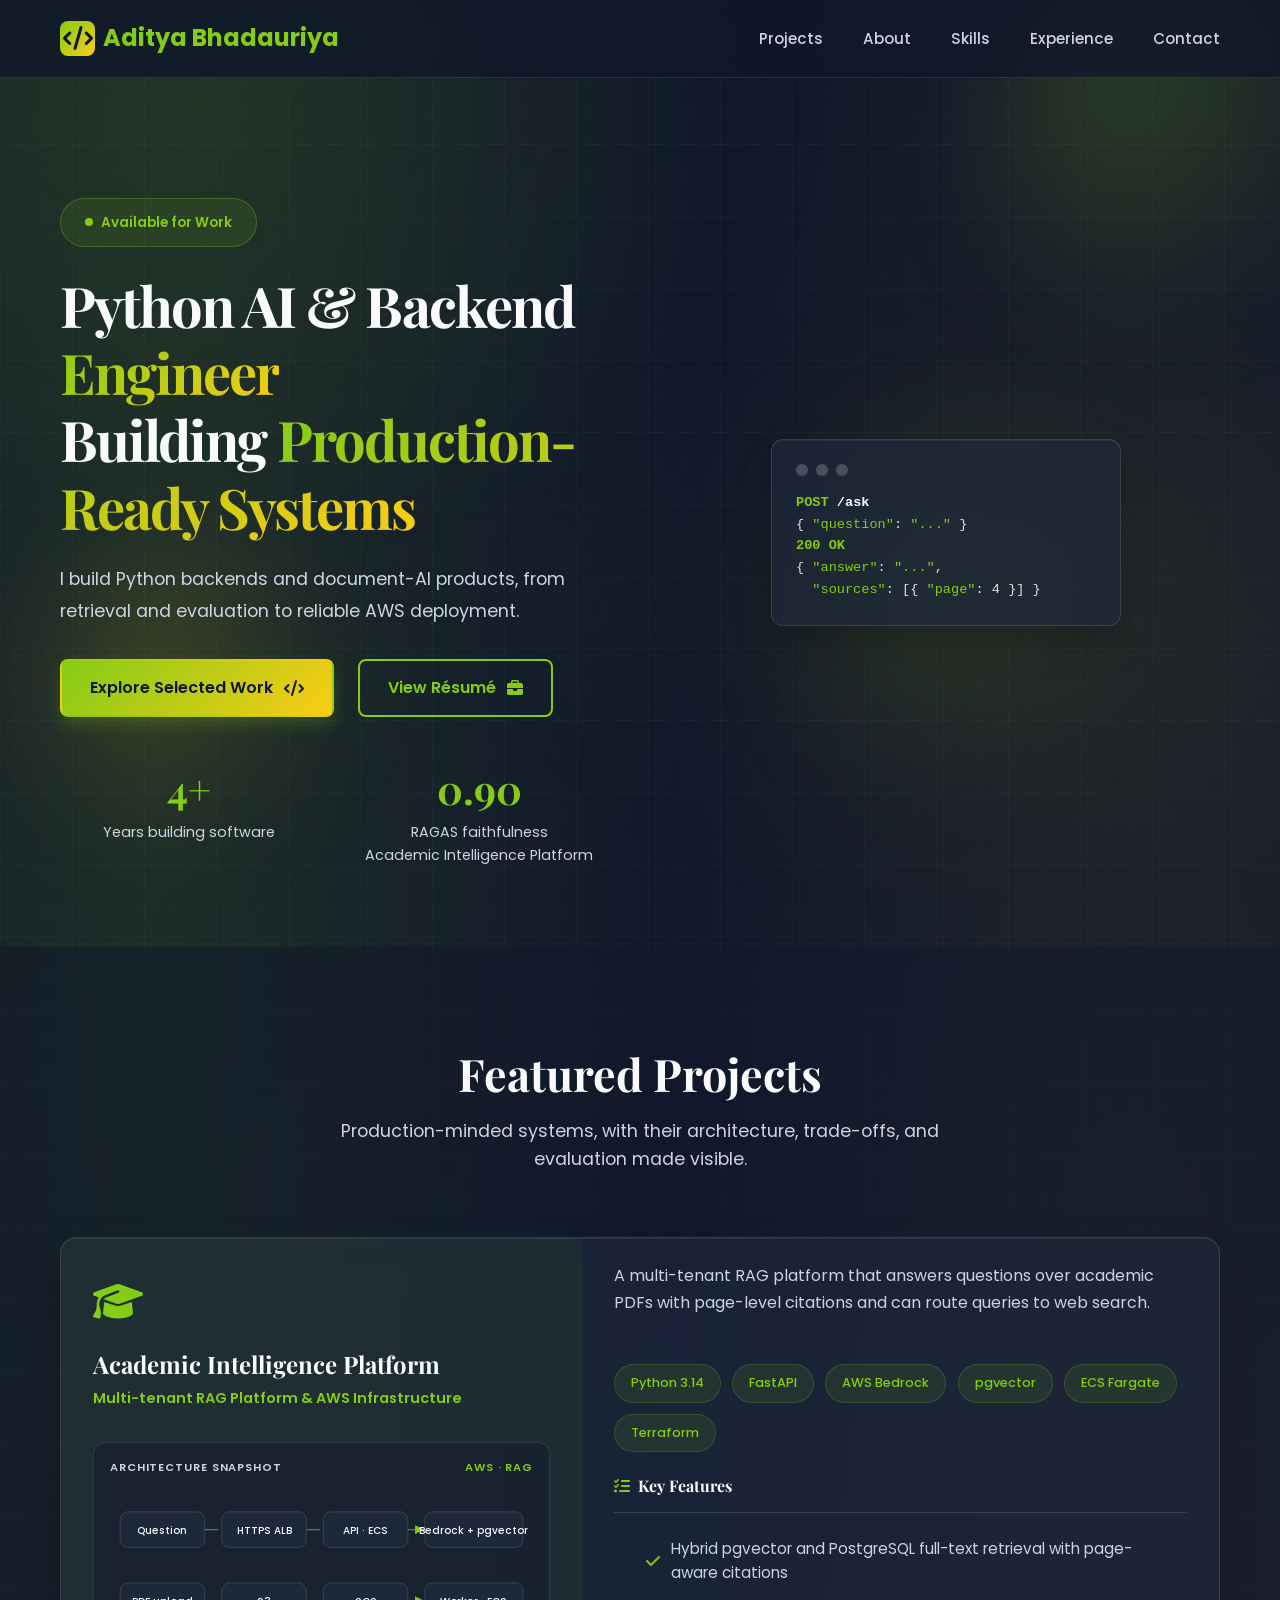
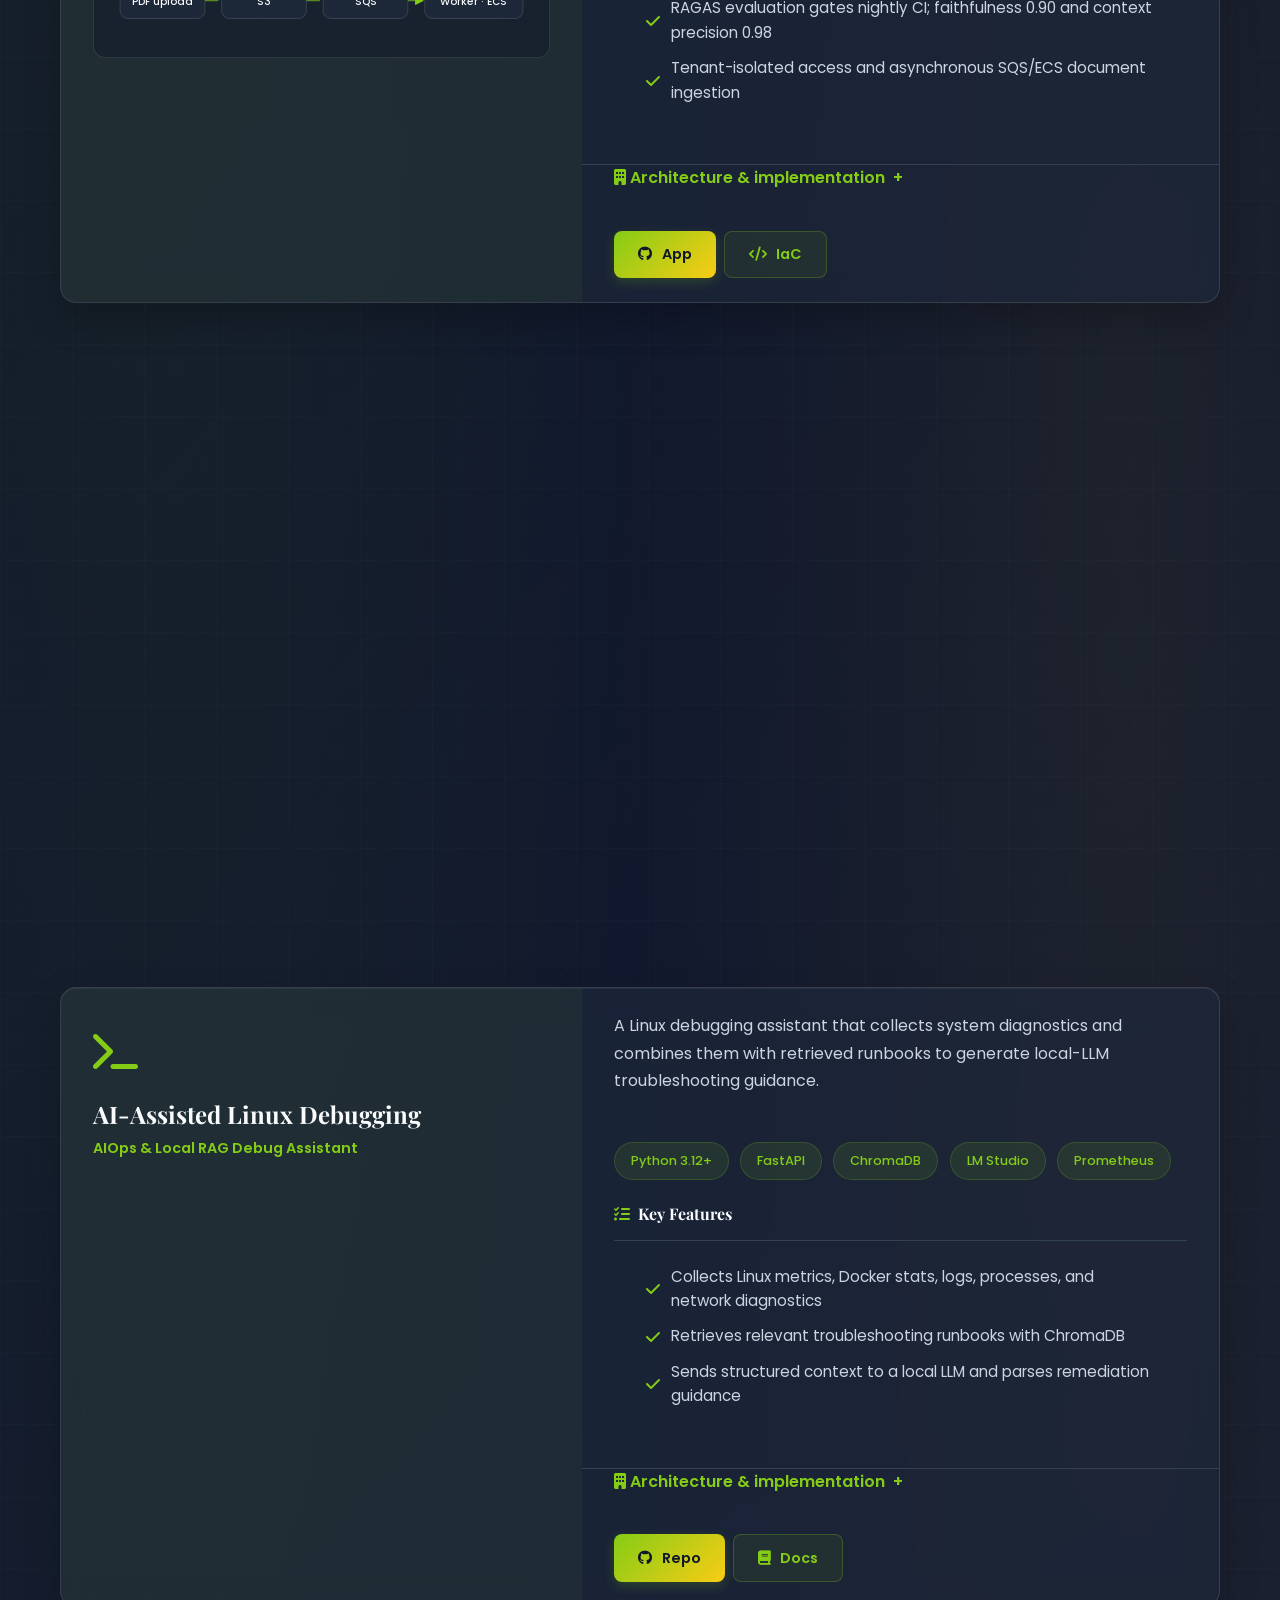
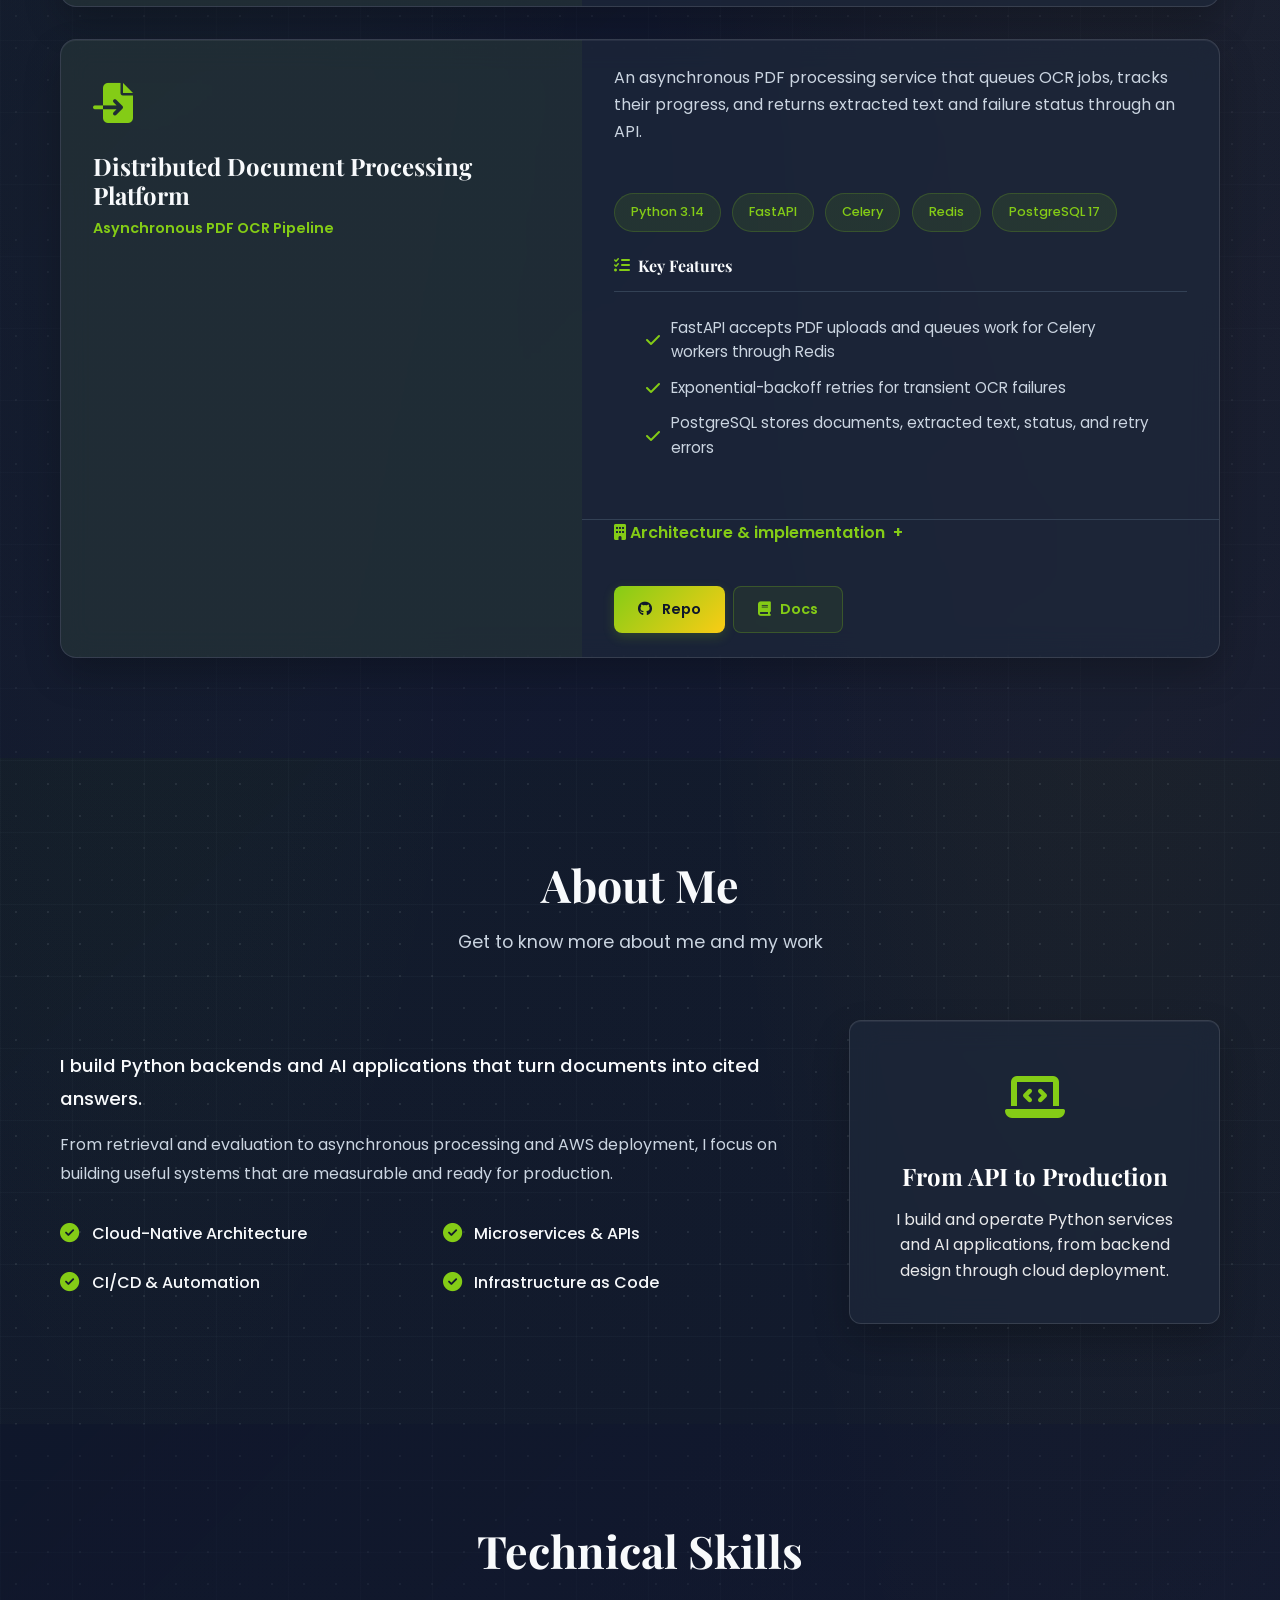
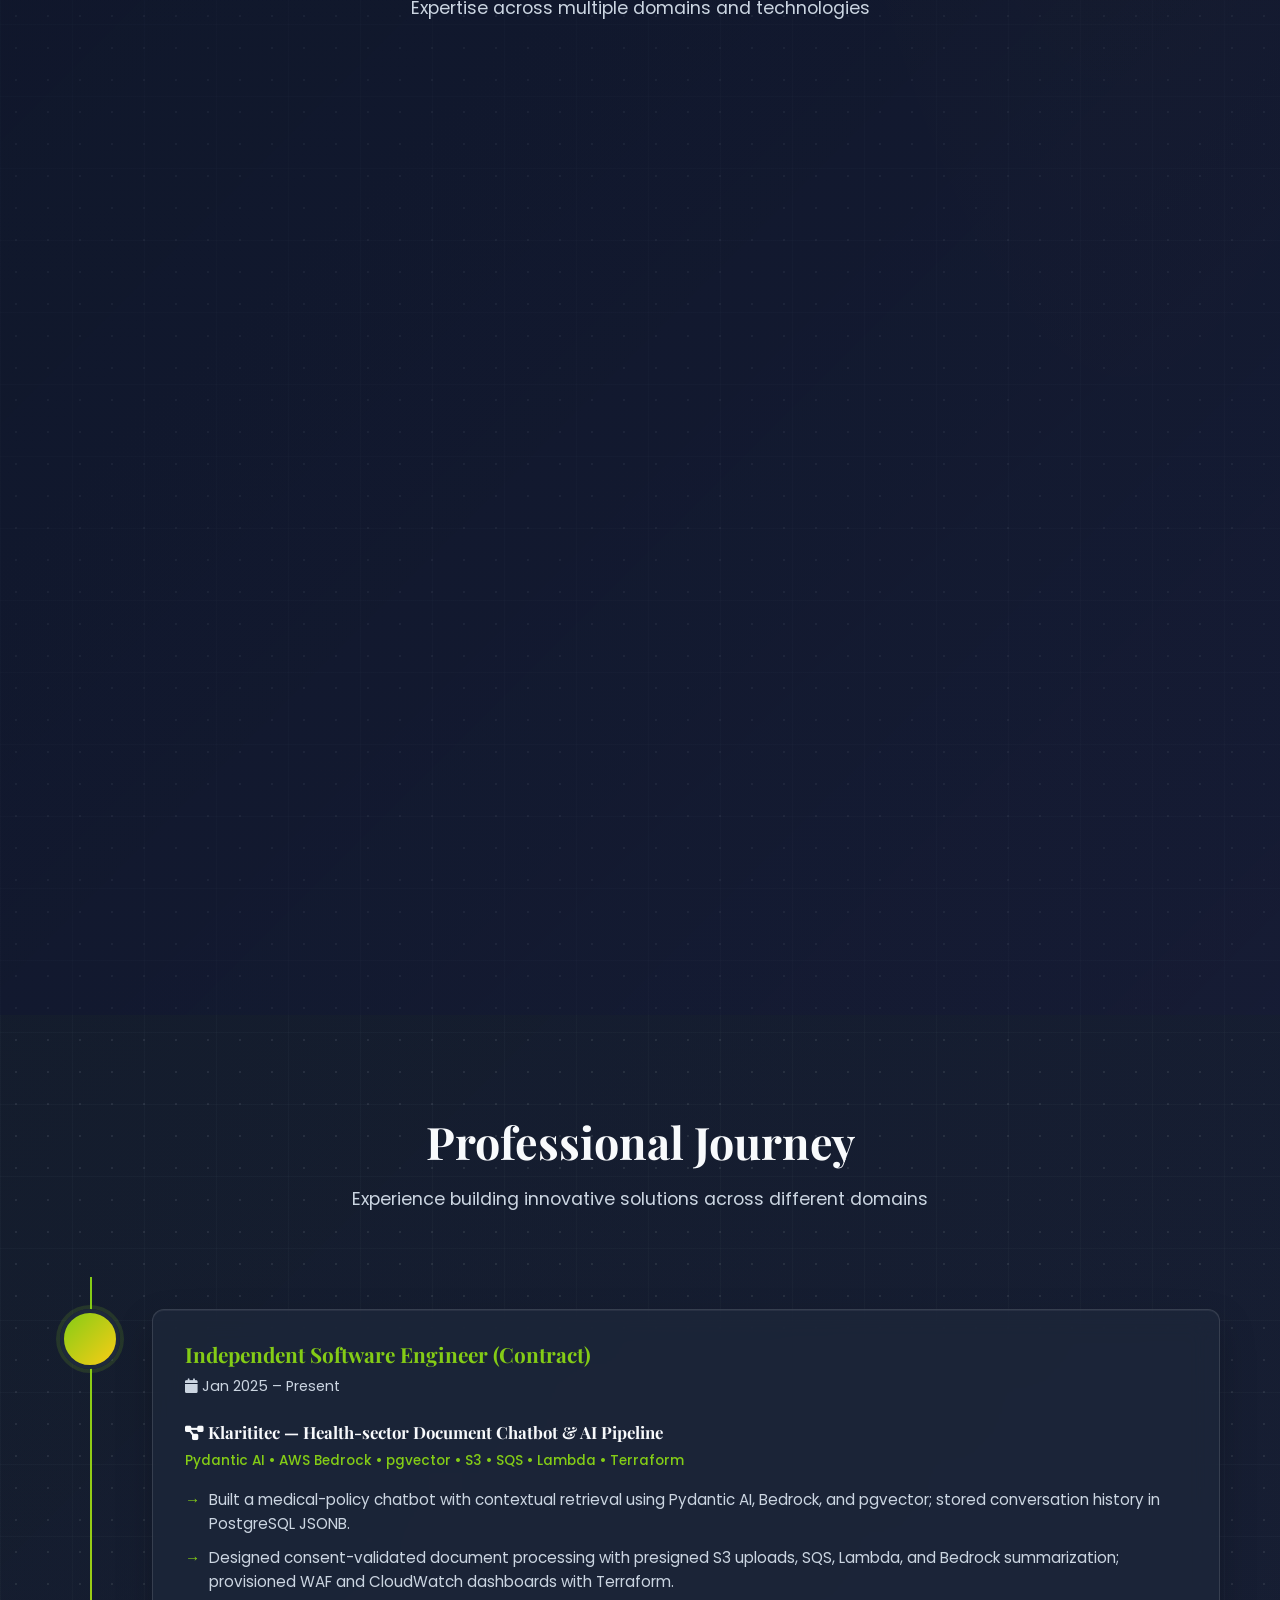
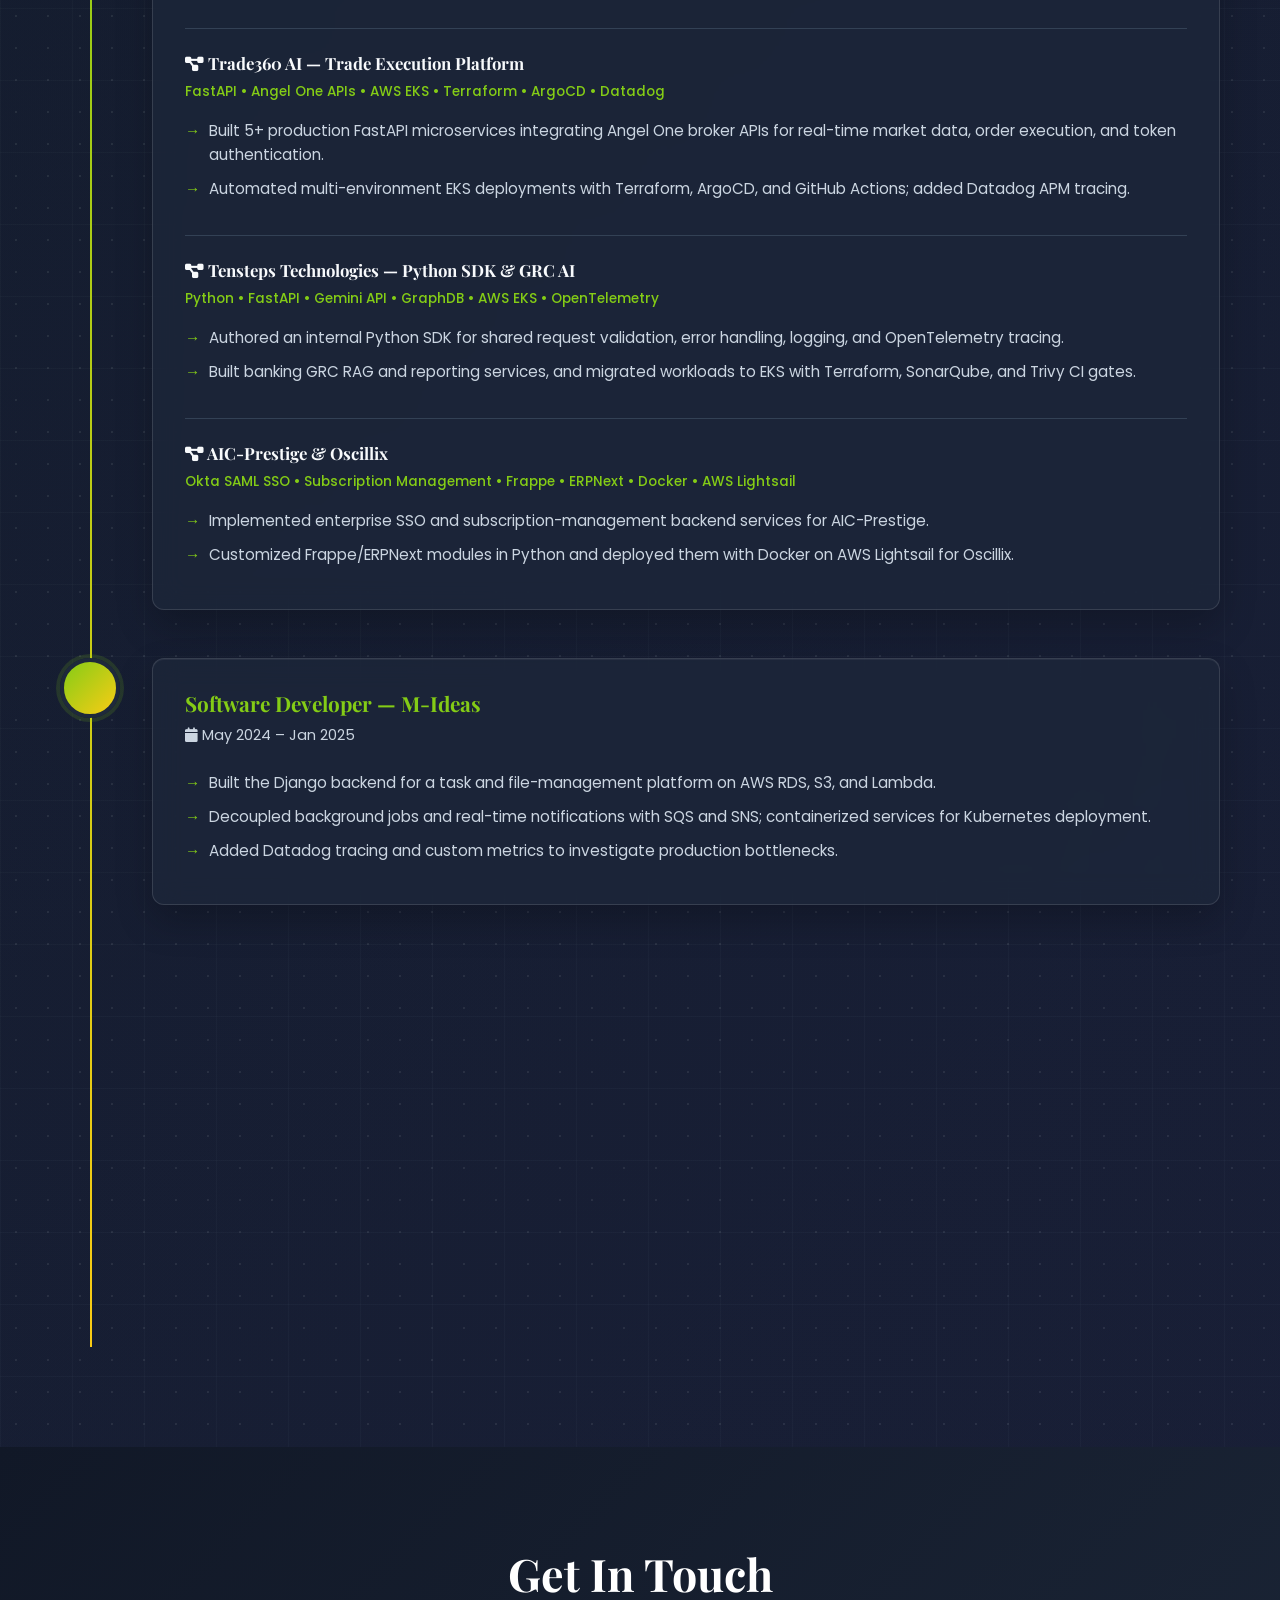
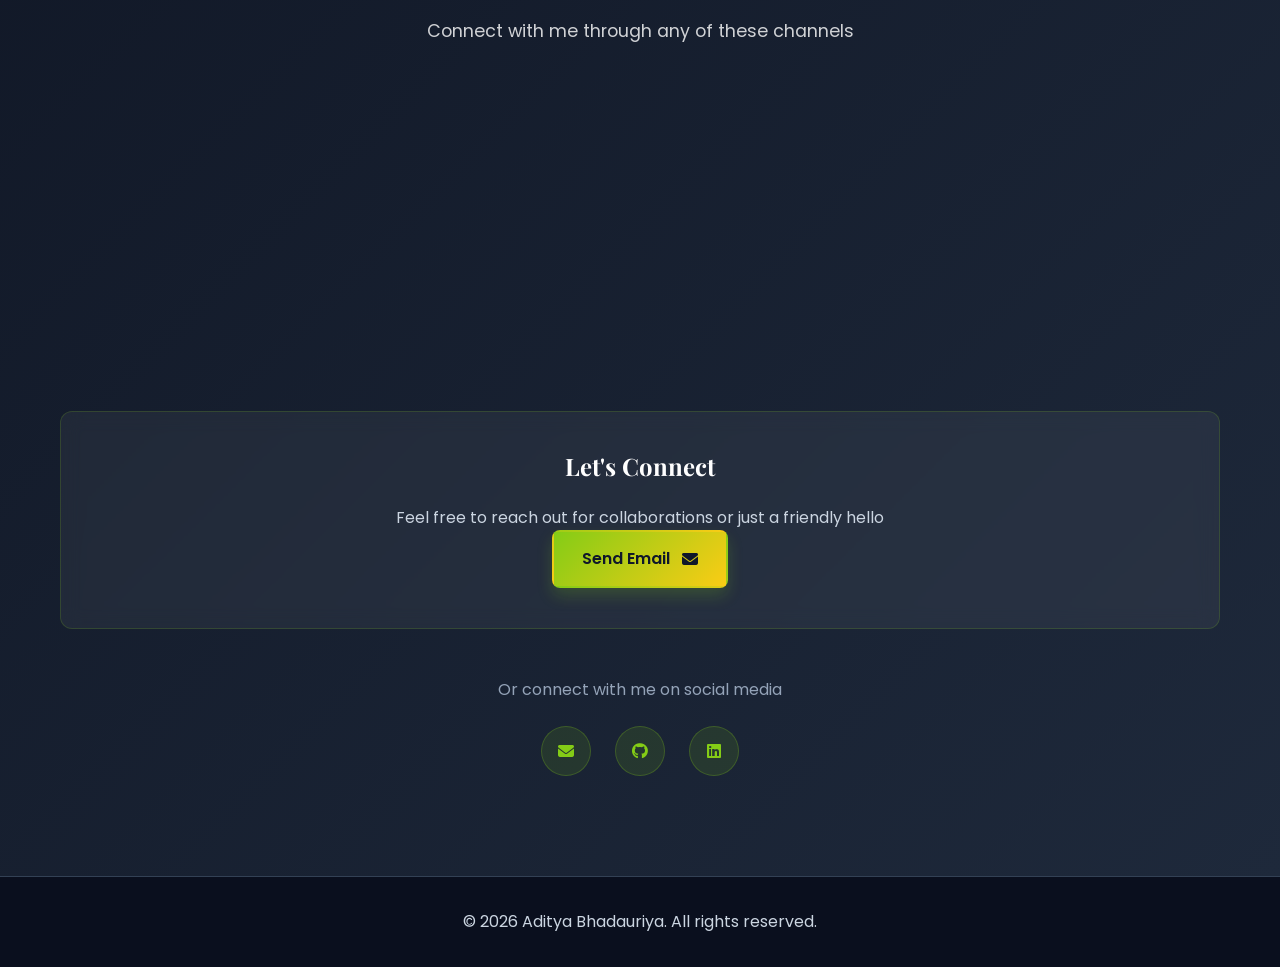
==== commit a7453b34: "added diagram in hyper project" ====
--- a/index.html
+++ b/index.html
@@ -222,6 +222,45 @@
                         </div>
                         <h3>Hyper-Scale-Ops</h3>
                         <span class="project-type">DevOps Platform & Infrastructure</span>
+                        <div class="project-visual">
+                            <div class="project-visual-heading">
+                                <span>Architecture snapshot</span>
+                                <span class="visual-caption">CI/CD · Kubernetes</span>
+                            </div>
+                            <svg class="architecture-diagram" viewBox="0 0 500 180" role="img" aria-labelledby="hyper-scale-architecture-title hyper-scale-architecture-description">
+                                <title id="hyper-scale-architecture-title">Hyper Scale Ops architecture</title>
+                                <desc id="hyper-scale-architecture-description">GitHub Actions builds and tests the FastAPI application, pushes an image to Docker Hub, and deploys it through Helm to a Kubernetes cluster. The application uses PostgreSQL and reports telemetry to Datadog.</desc>
+                                <defs>
+                                    <marker id="hyper-scale-arrowhead" markerWidth="7" markerHeight="7" refX="5" refY="3.5" orient="auto">
+                                        <path d="M0,0 L7,3.5 L0,7 Z" fill="currentColor"></path>
+                                    </marker>
+                                </defs>
+                                <g class="hyper-scale-connectors" aria-hidden="true">
+                                    <path d="M112 48 H128 M232 48 H248 M352 48 H368"></path>
+                                    <path d="M112 132 H128 M232 132 H248 M352 132 H368"></path>
+                                    <path d="M430 69 V111 M182 69 V111 M302 69 V111"></path>
+                                </g>
+                                <g class="architecture-node">
+                                    <rect x="12" y="27" width="100" height="42" rx="9"></rect>
+                                    <text x="62" y="53" text-anchor="middle">GitHub Actions</text>
+                                    <rect x="132" y="27" width="100" height="42" rx="9"></rect>
+                                    <text x="182" y="53" text-anchor="middle">Test · Build</text>
+                                    <rect x="252" y="27" width="100" height="42" rx="9"></rect>
+                                    <text x="302" y="53" text-anchor="middle">Docker Hub</text>
+                                    <rect x="372" y="27" width="116" height="42" rx="9"></rect>
+                                    <text x="430" y="53" text-anchor="middle">Helm · K8s</text>
+
+                                    <rect x="12" y="111" width="100" height="42" rx="9"></rect>
+                                    <text x="62" y="137" text-anchor="middle">GitHub</text>
+                                    <rect x="132" y="111" width="100" height="42" rx="9"></rect>
+                                    <text x="182" y="137" text-anchor="middle">FastAPI Pods</text>
+                                    <rect x="252" y="111" width="100" height="42" rx="9"></rect>
+                                    <text x="302" y="137" text-anchor="middle">PostgreSQL</text>
+                                    <rect x="372" y="111" width="116" height="42" rx="9"></rect>
+                                    <text x="430" y="137" text-anchor="middle">Datadog</text>
+                                </g>
+                            </svg>
+                        </div>
                     </div>
                     <p class="project-description">
                             A delivery platform for a containerized web application, built to demonstrate repeatable Kubernetes releases and production operations.
--- a/styles.css
+++ b/styles.css
@@ -1094,6 +1094,13 @@
     marker-end: url(#architecture-arrowhead);
 }
 
+.hyper-scale-connectors {
+    fill: none;
+    stroke: rgba(var(--accent-rgb), 0.6);
+    stroke-width: 1.5;
+    marker-end: url(#hyper-scale-arrowhead);
+}
+
 .architecture-node rect {
     fill: rgba(30, 41, 59, 0.88);
     stroke: rgba(255, 255, 255, 0.16);
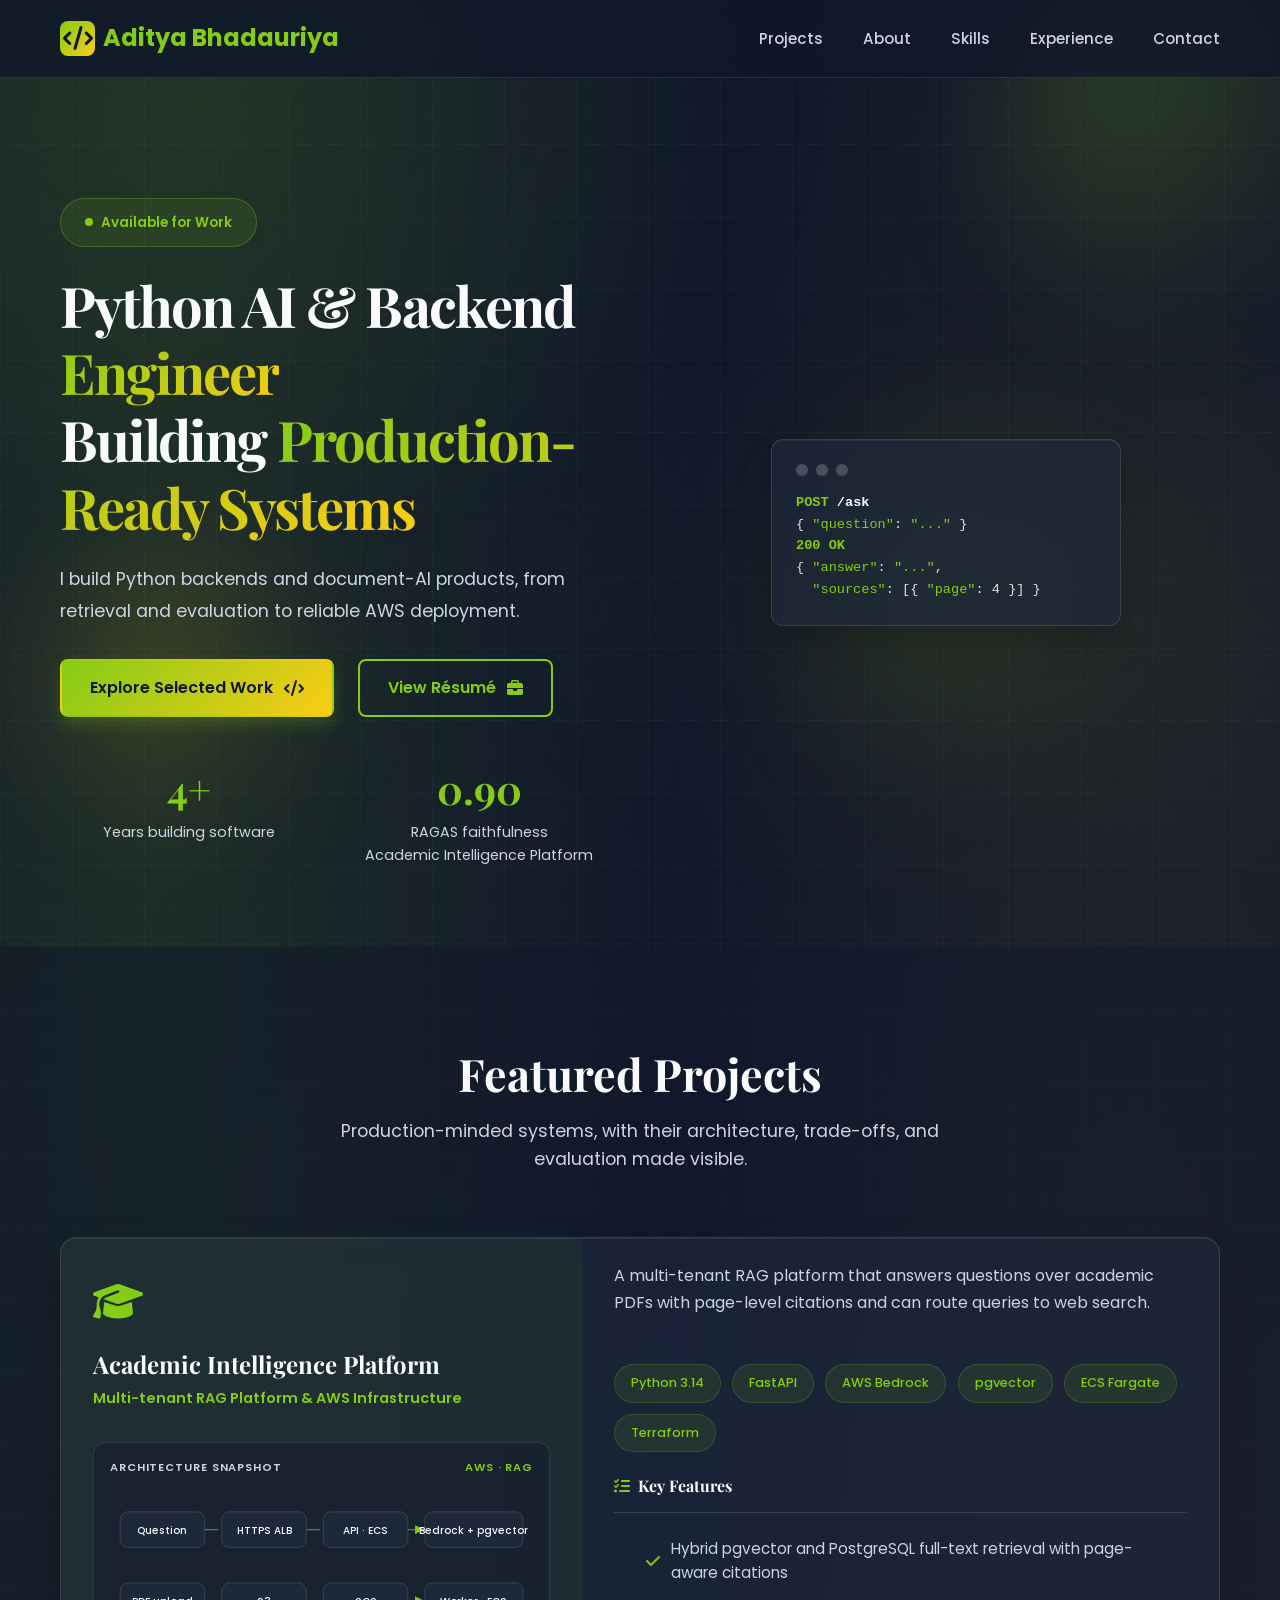
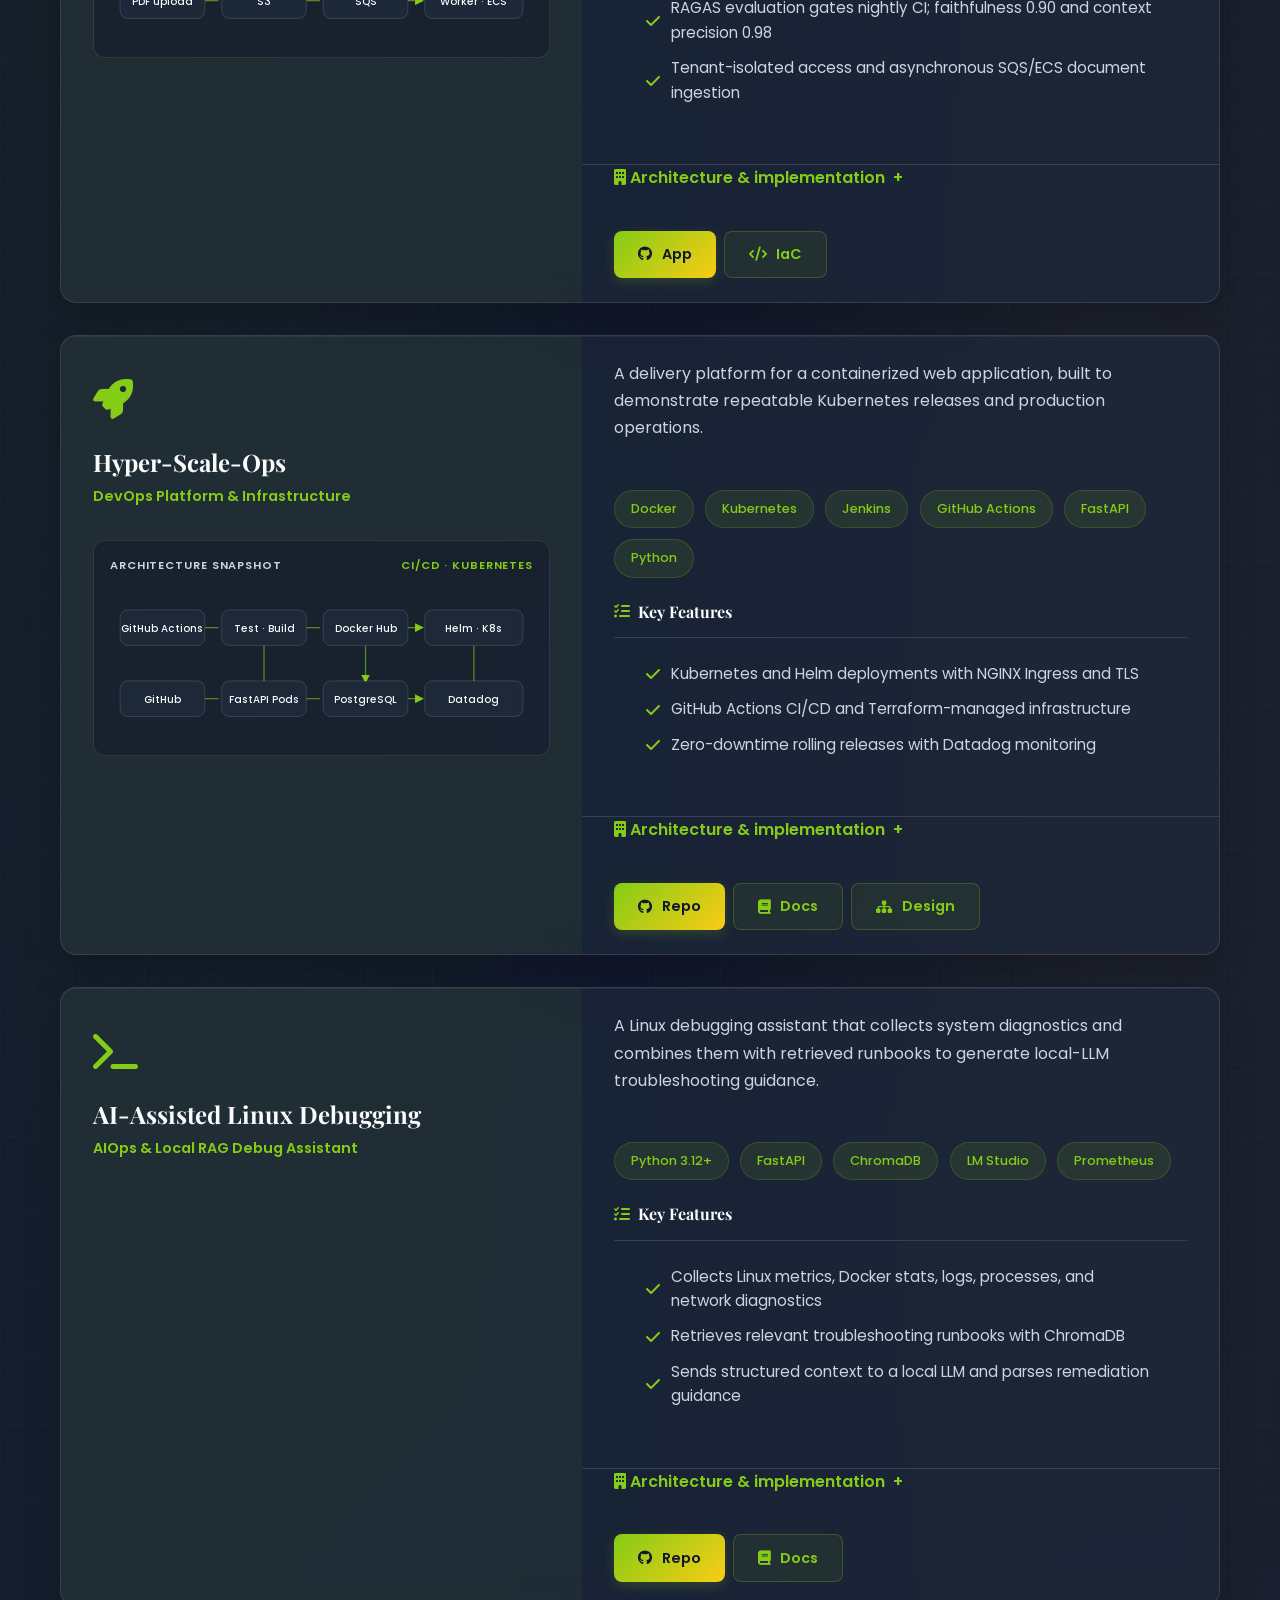
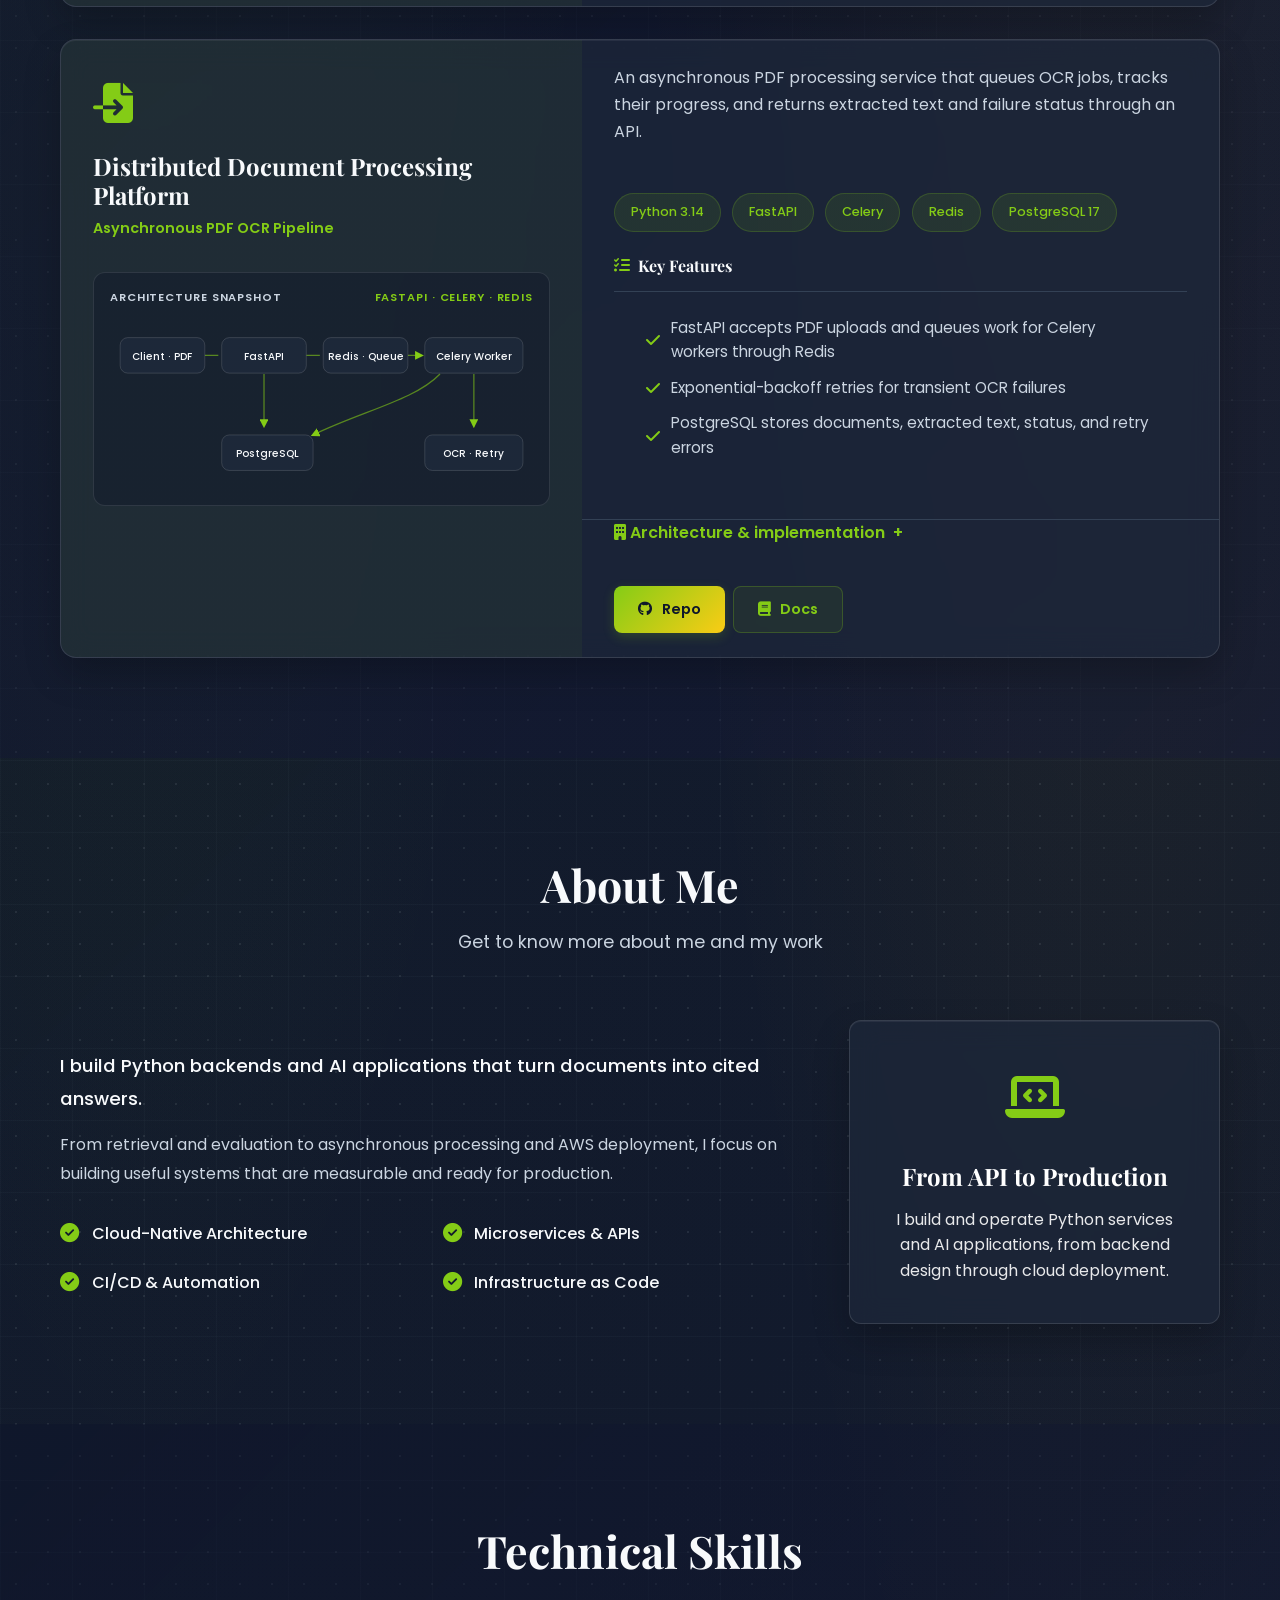
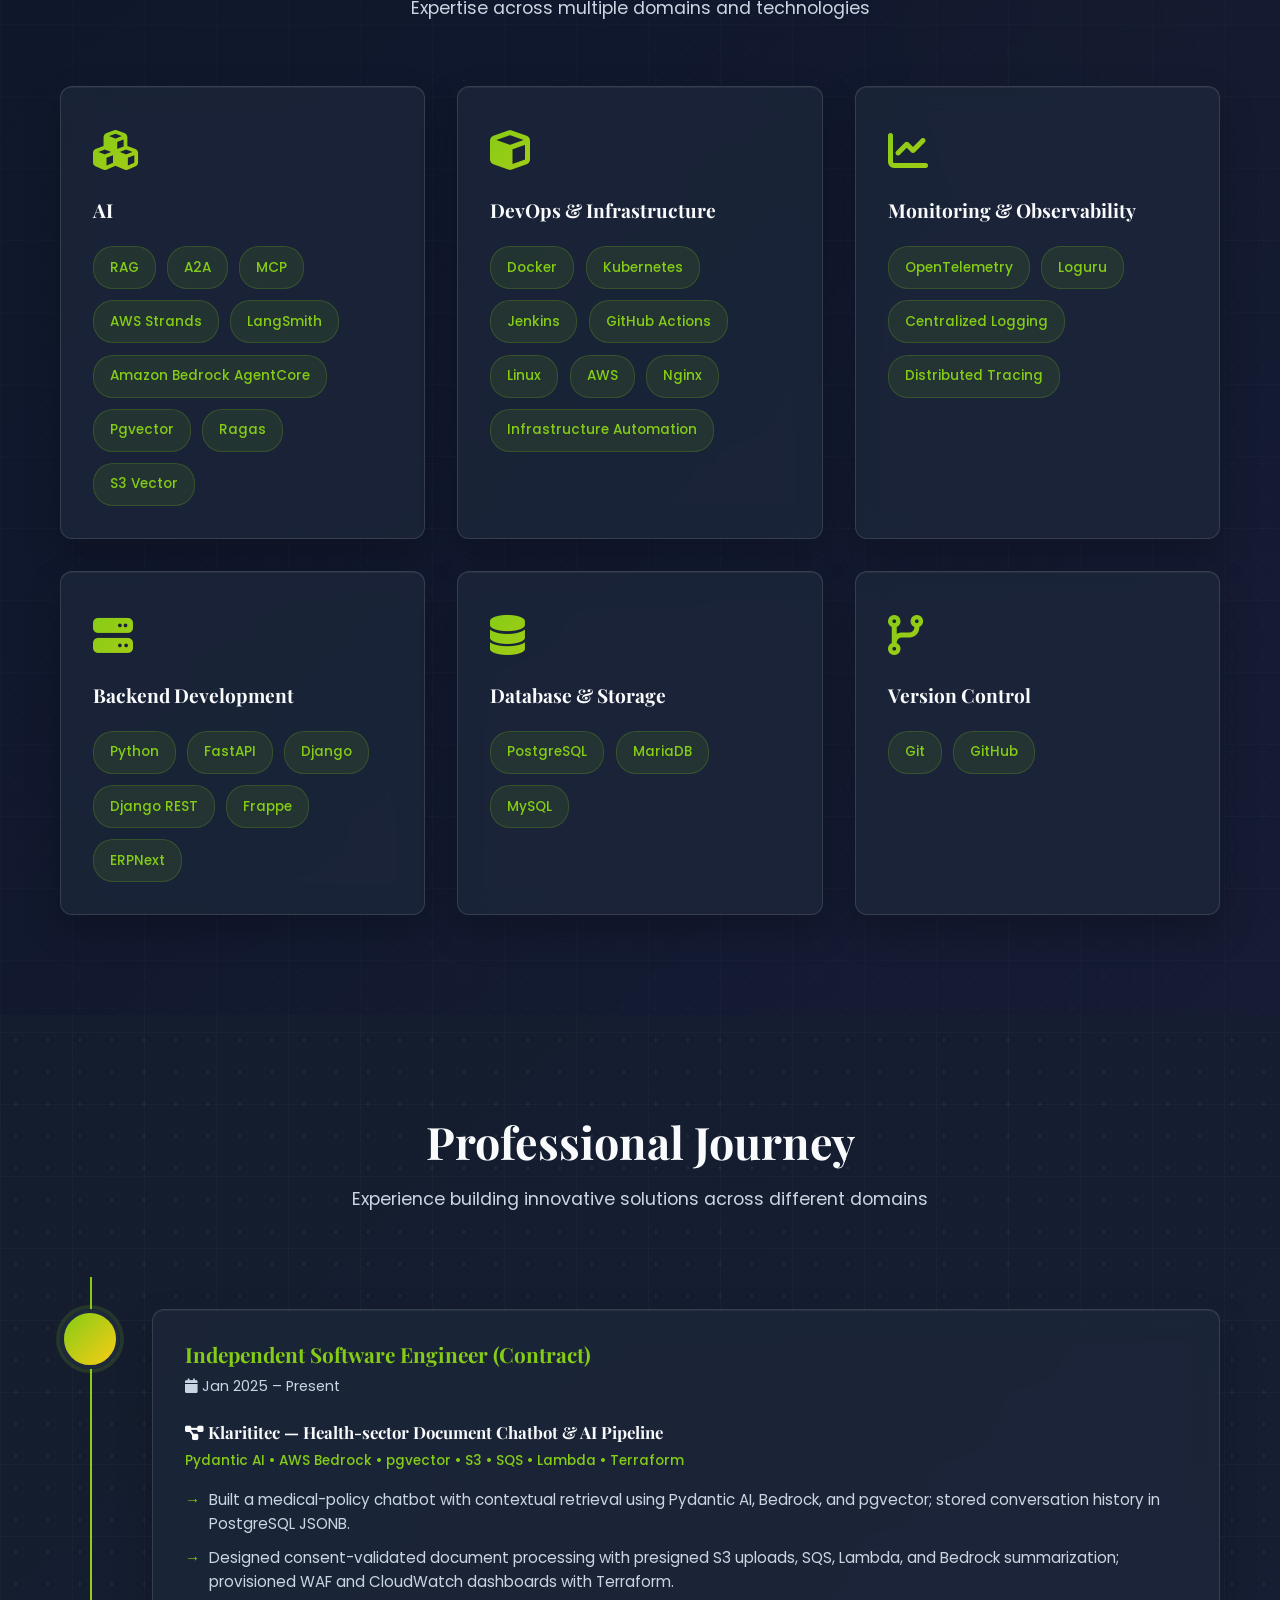
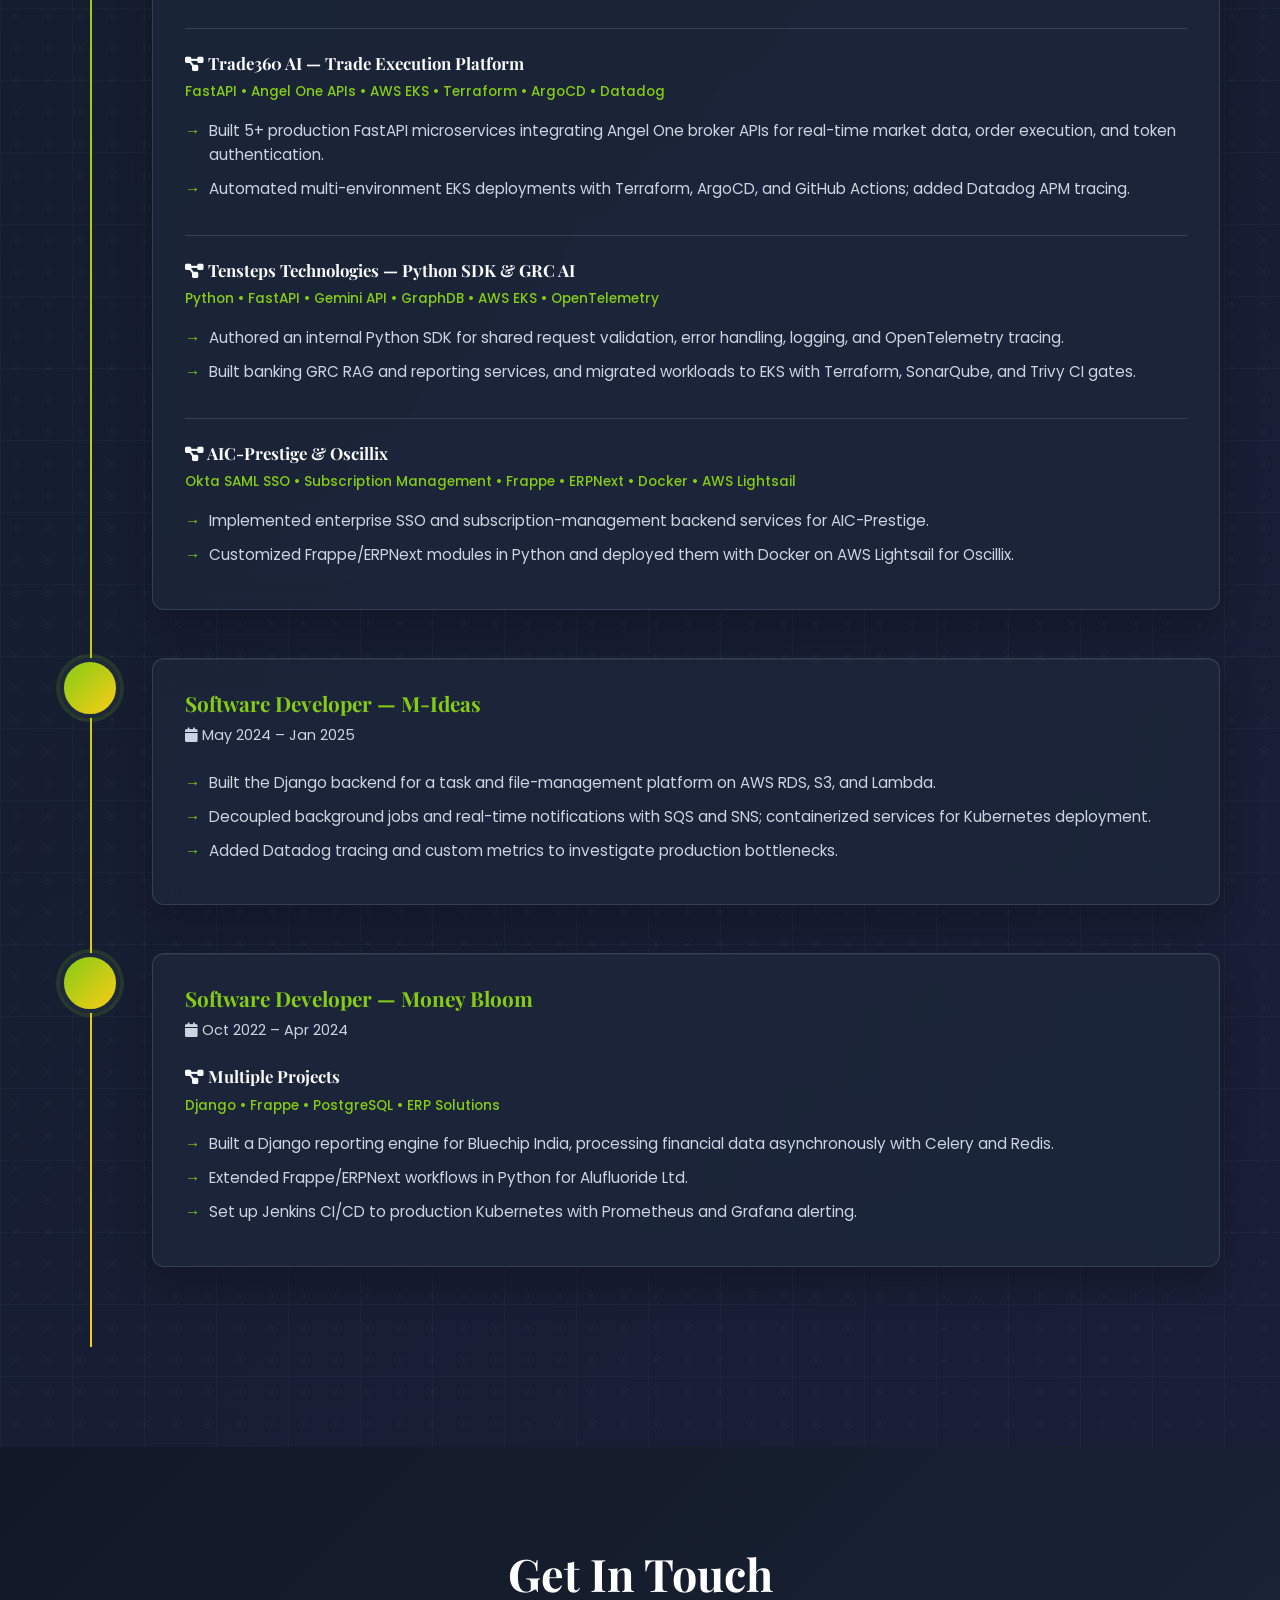
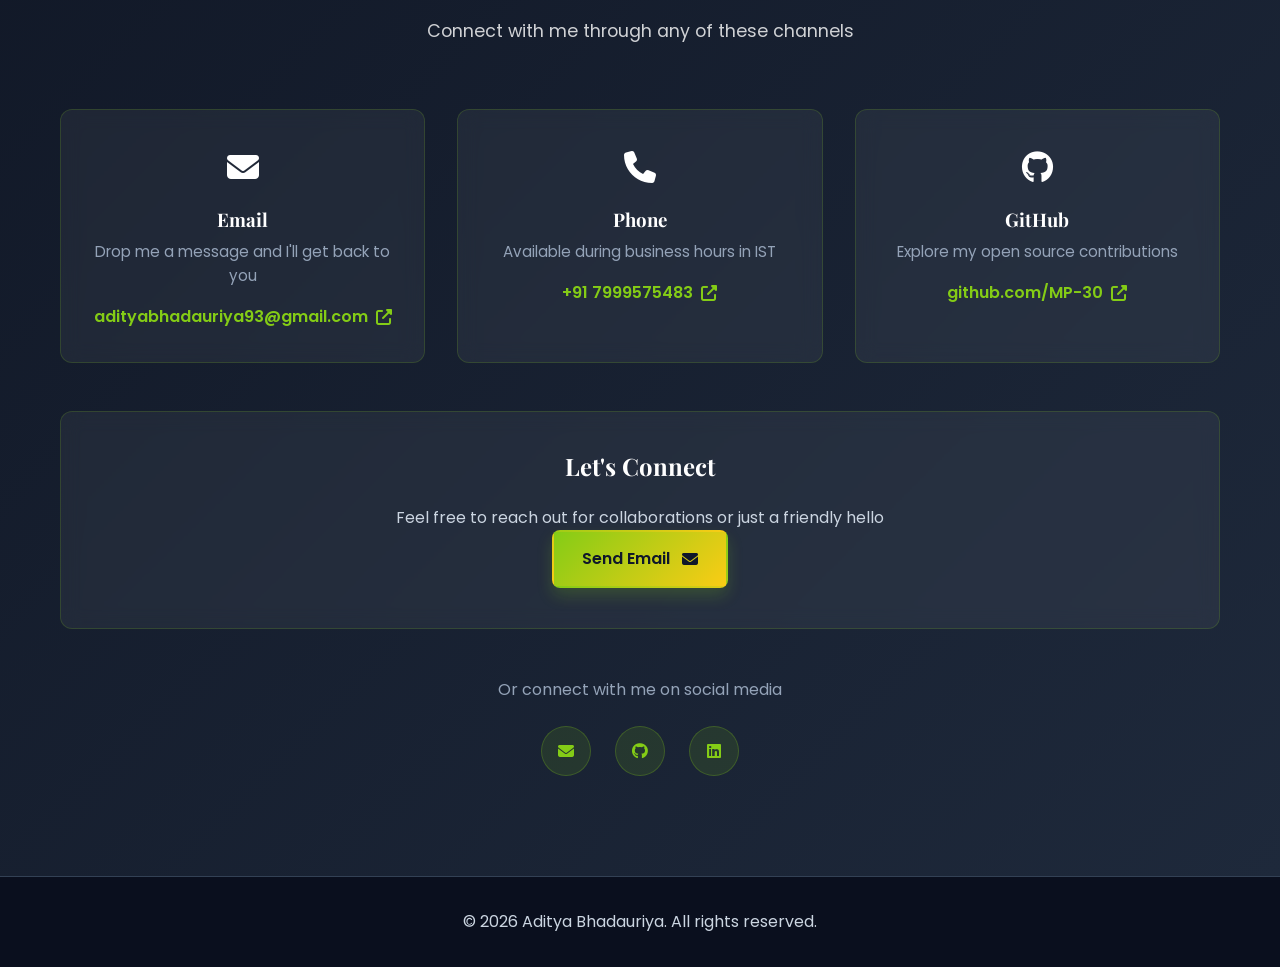
==== commit 8970c9c9: "added design in document project" ====
--- a/index.html
+++ b/index.html
@@ -380,6 +380,42 @@
                         </div>
                         <h3>Distributed Document Processing Platform</h3>
                         <span class="project-type">Asynchronous PDF OCR Pipeline</span>
+                        <div class="project-visual">
+                            <div class="project-visual-heading">
+                                <span>Architecture snapshot</span>
+                                <span class="visual-caption">FastAPI · Celery · Redis</span>
+                            </div>
+                            <svg class="architecture-diagram" viewBox="0 0 500 200" role="img" aria-labelledby="document-processing-architecture-title document-processing-architecture-description">
+                                <title id="document-processing-architecture-title">Distributed Document Processing Platform architecture</title>
+                                <desc id="document-processing-architecture-description">Clients upload PDFs to FastAPI, which stores documents in PostgreSQL and queues jobs in Redis. Celery workers consume jobs, run OCR with retries, and save results and status back to PostgreSQL.</desc>
+                                <defs>
+                                    <marker id="document-processing-arrowhead" markerWidth="7" markerHeight="7" refX="5" refY="3.5" orient="auto">
+                                        <path d="M0,0 L7,3.5 L0,7 Z" fill="currentColor"></path>
+                                    </marker>
+                                </defs>
+                                <g class="document-processing-connectors" aria-hidden="true">
+                                    <path d="M112 43 H128 M232 43 H248 M352 43 H368"></path>
+                                    <path d="M182 65 V126"></path>
+                                    <path d="M430 65 V126"></path>
+                                    <path d="M390 65 C360 96 300 108 240 137"></path>
+                                </g>
+                                <g class="architecture-node">
+                                    <rect x="12" y="22" width="100" height="42" rx="9"></rect>
+                                    <text x="62" y="48" text-anchor="middle">Client · PDF</text>
+                                    <rect x="132" y="22" width="100" height="42" rx="9"></rect>
+                                    <text x="182" y="48" text-anchor="middle">FastAPI</text>
+                                    <rect x="252" y="22" width="100" height="42" rx="9"></rect>
+                                    <text x="302" y="48" text-anchor="middle">Redis · Queue</text>
+                                    <rect x="372" y="22" width="116" height="42" rx="9"></rect>
+                                    <text x="430" y="48" text-anchor="middle">Celery Worker</text>
+
+                                    <rect x="132" y="137" width="108" height="42" rx="9"></rect>
+                                    <text x="186" y="163" text-anchor="middle">PostgreSQL</text>
+                                    <rect x="372" y="137" width="116" height="42" rx="9"></rect>
+                                    <text x="430" y="163" text-anchor="middle">OCR · Retry</text>
+                                </g>
+                            </svg>
+                        </div>
                     </div>
                     <p class="project-description">
                             An asynchronous PDF processing service that queues OCR jobs, tracks their progress, and returns extracted text and failure status through an API.
--- a/styles.css
+++ b/styles.css
@@ -1101,6 +1101,13 @@
     marker-end: url(#hyper-scale-arrowhead);
 }
 
+.document-processing-connectors {
+    fill: none;
+    stroke: rgba(var(--accent-rgb), 0.6);
+    stroke-width: 1.5;
+    marker-end: url(#document-processing-arrowhead);
+}
+
 .architecture-node rect {
     fill: rgba(30, 41, 59, 0.88);
     stroke: rgba(255, 255, 255, 0.16);
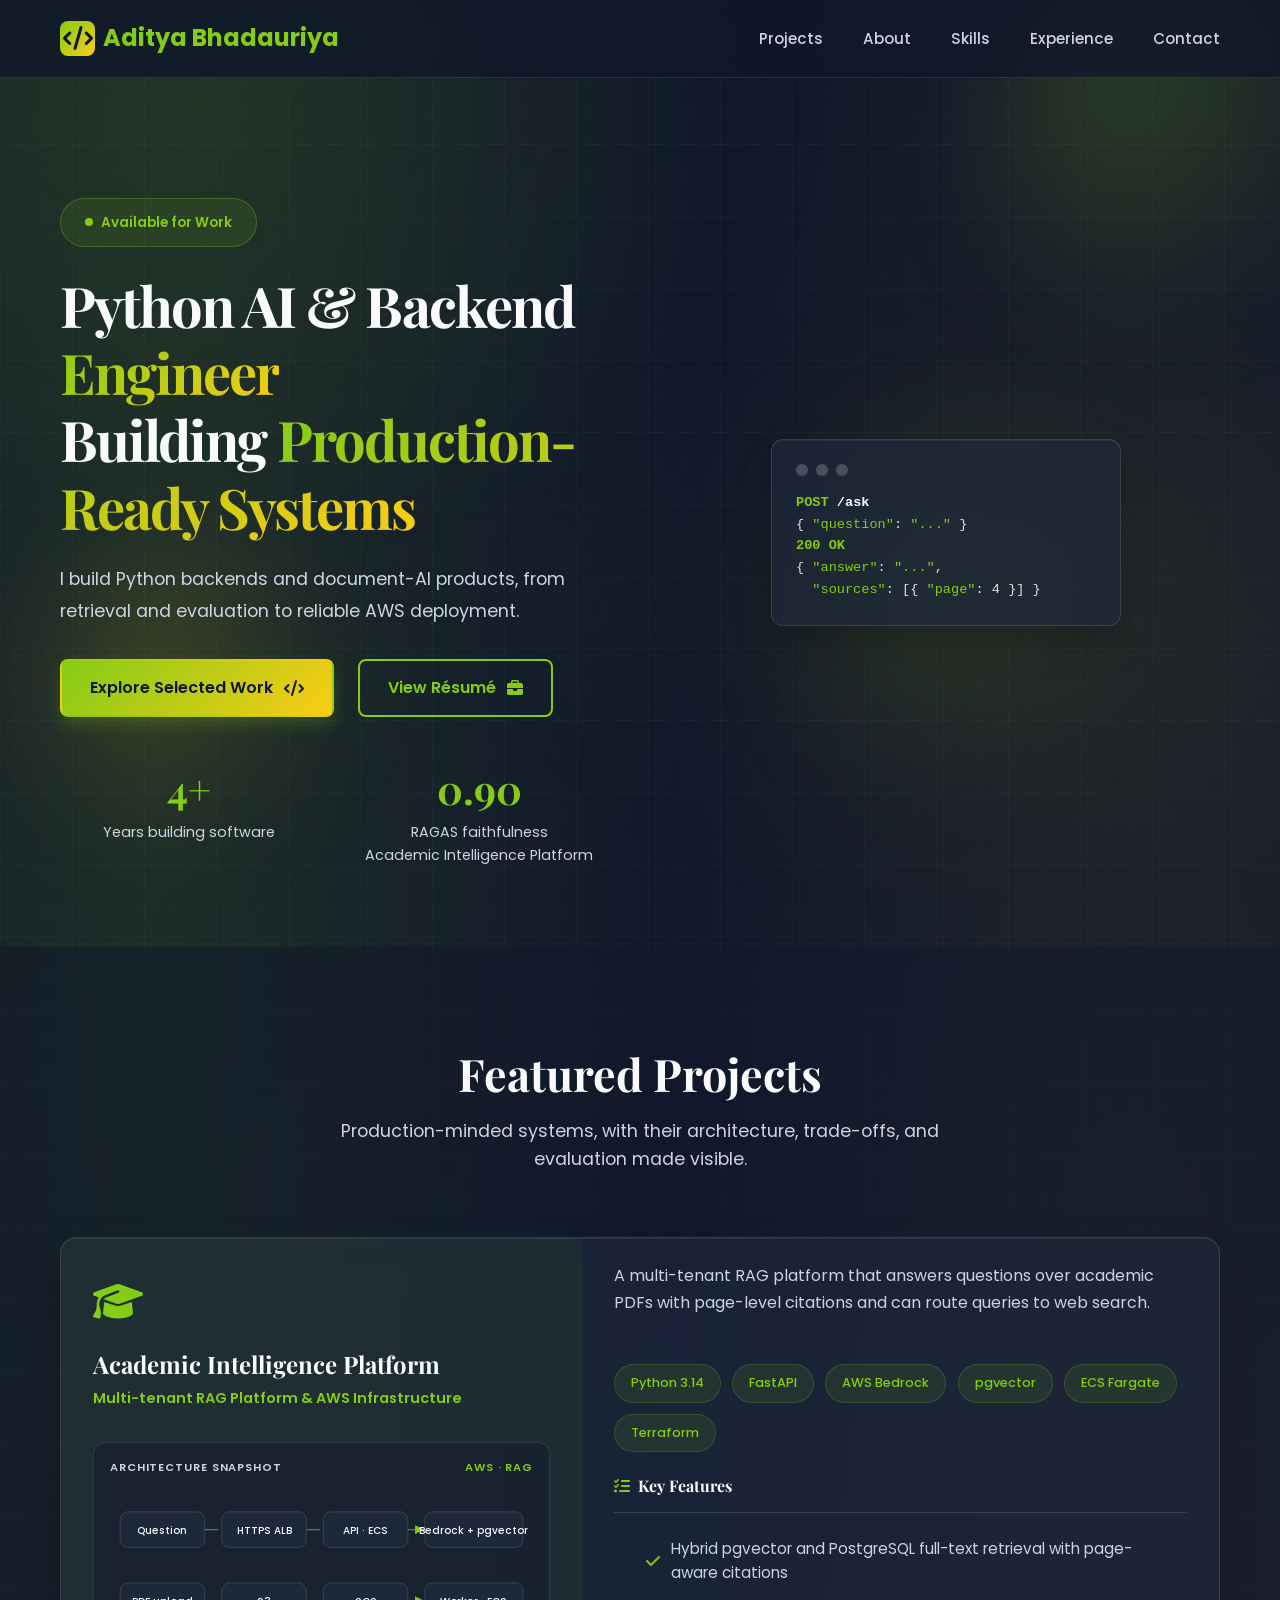
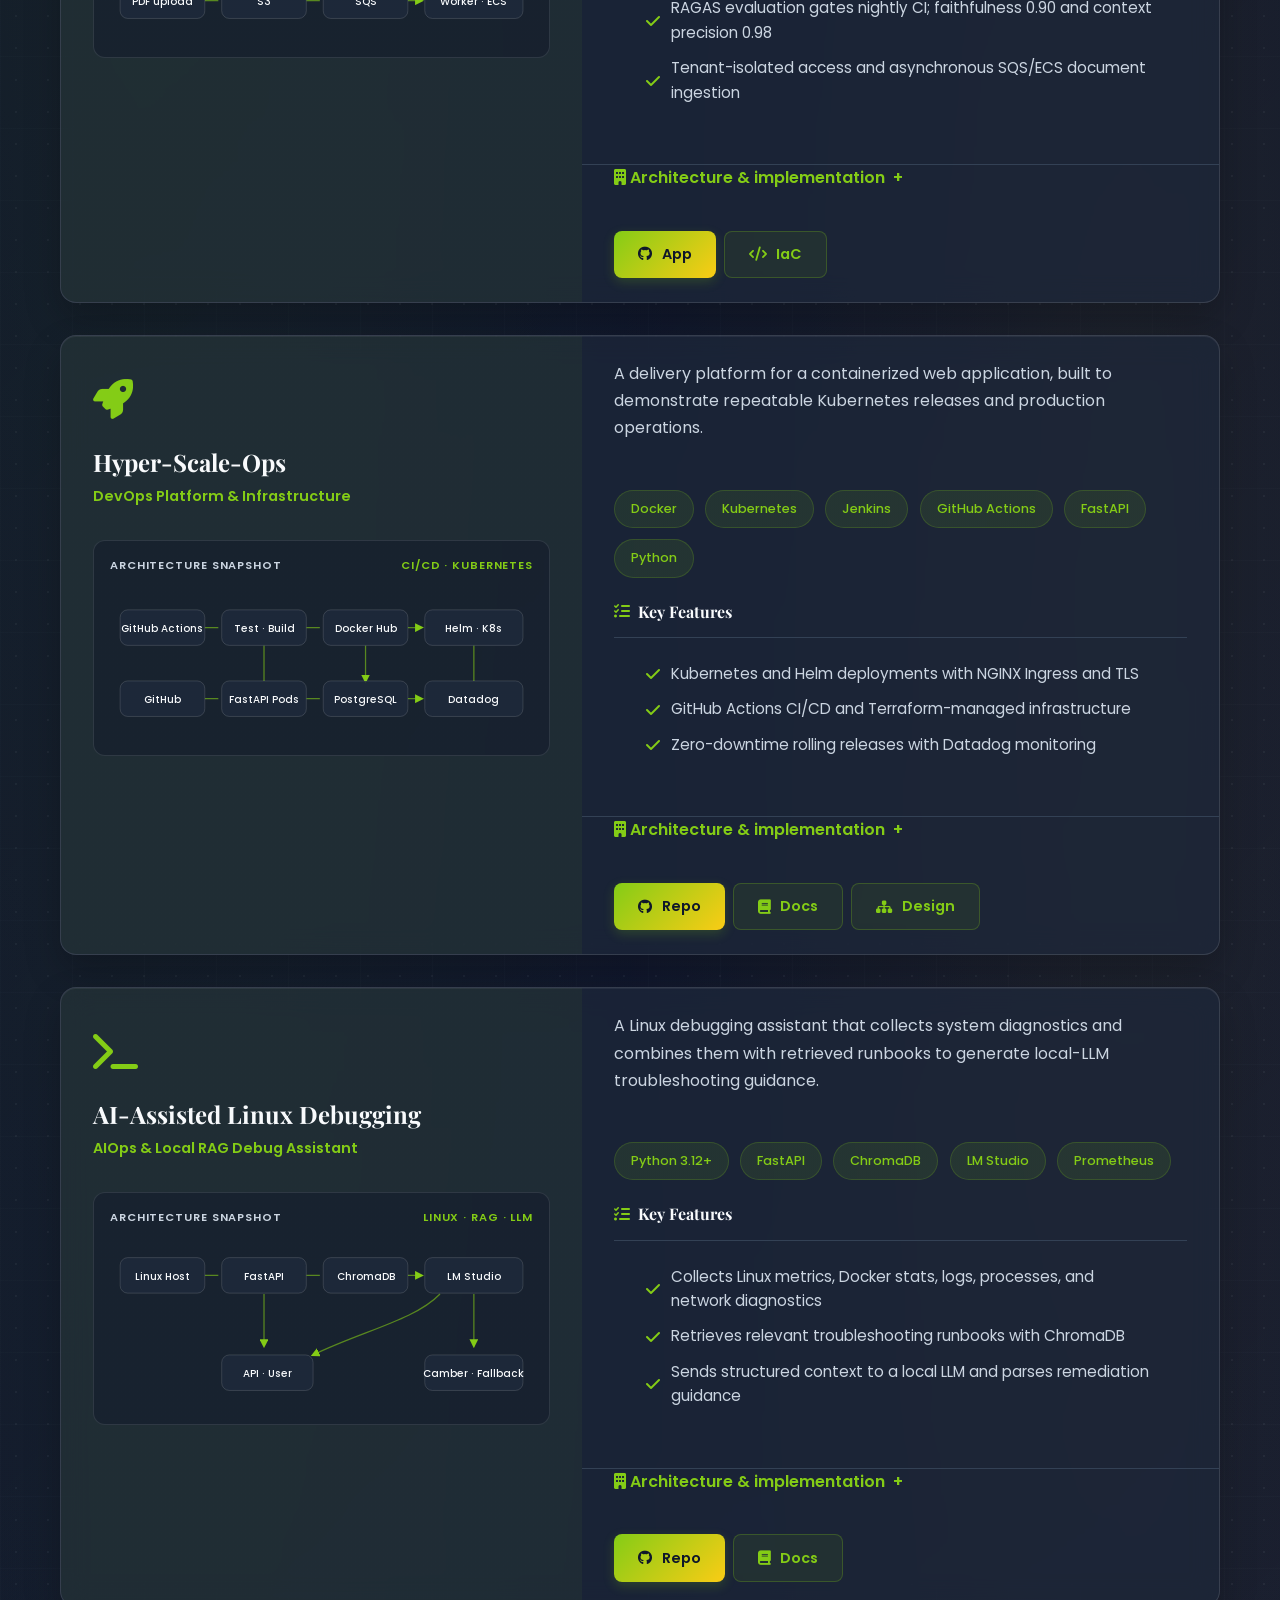
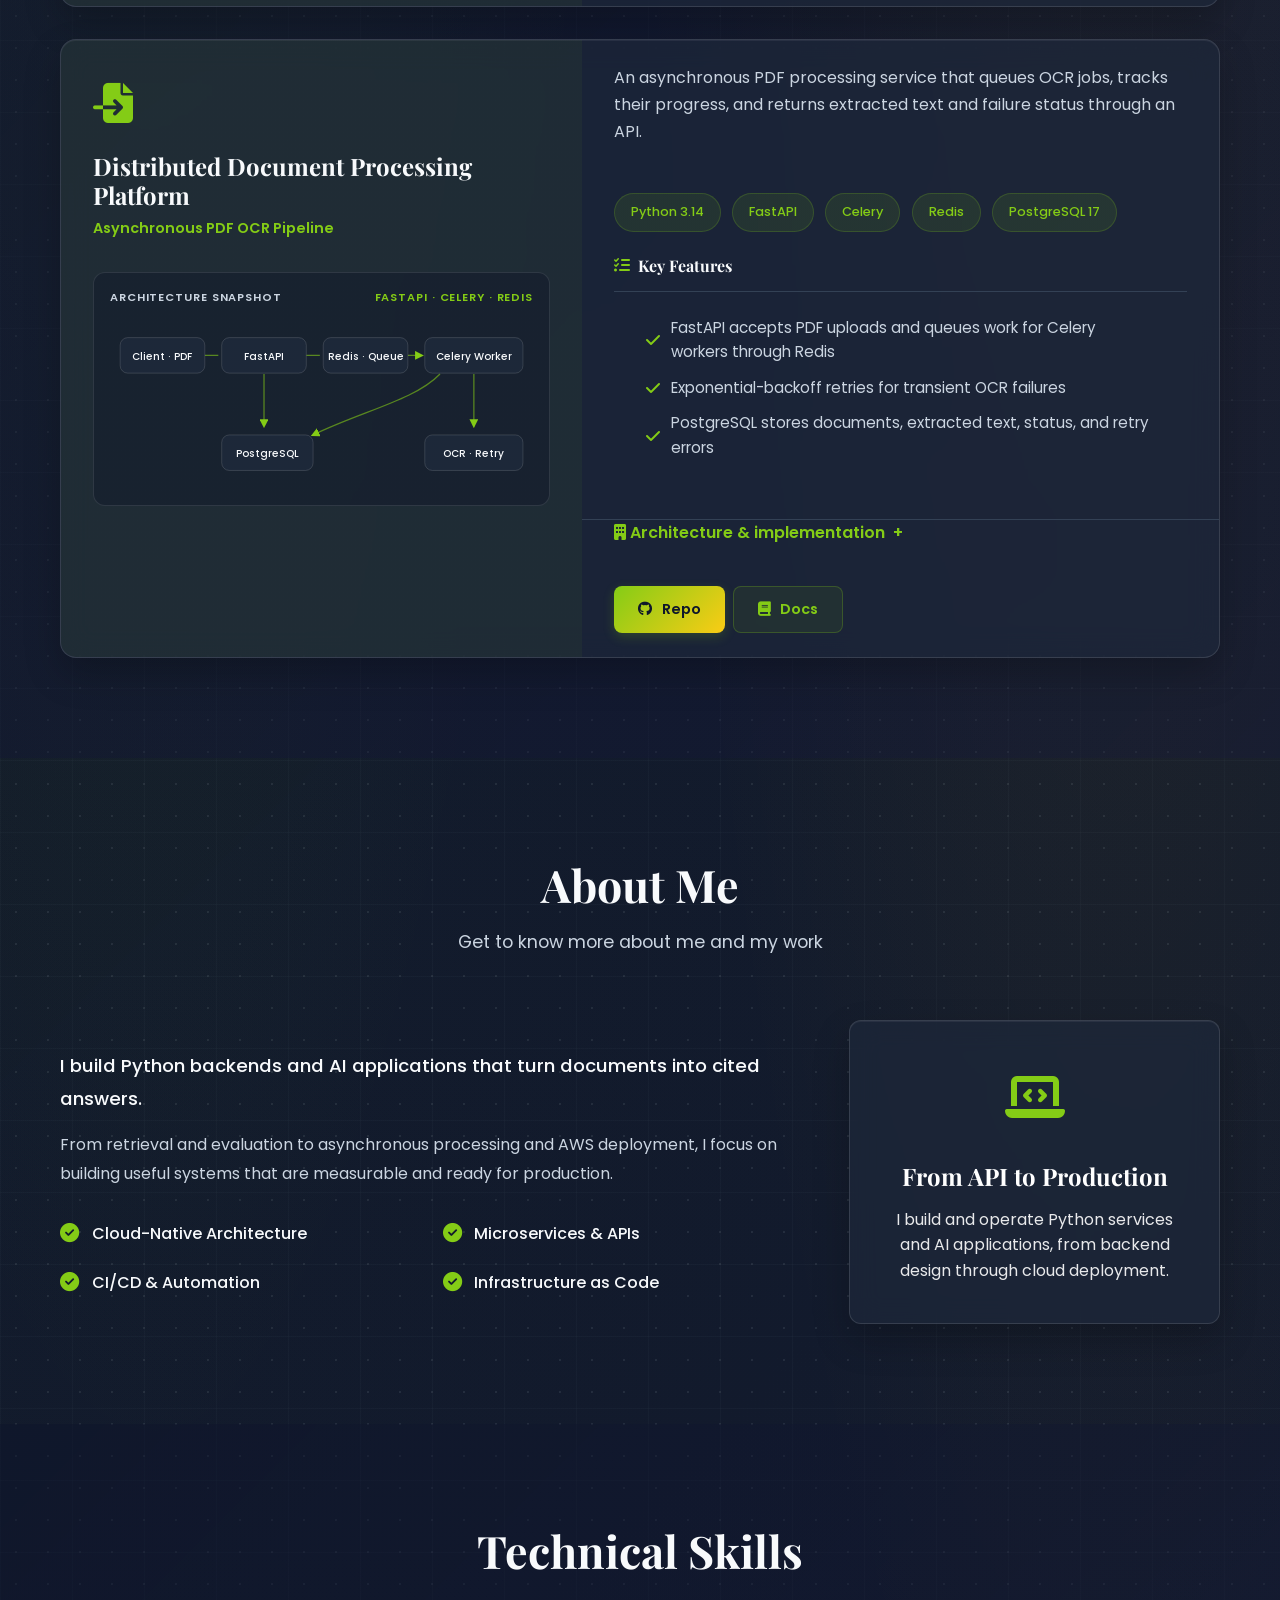
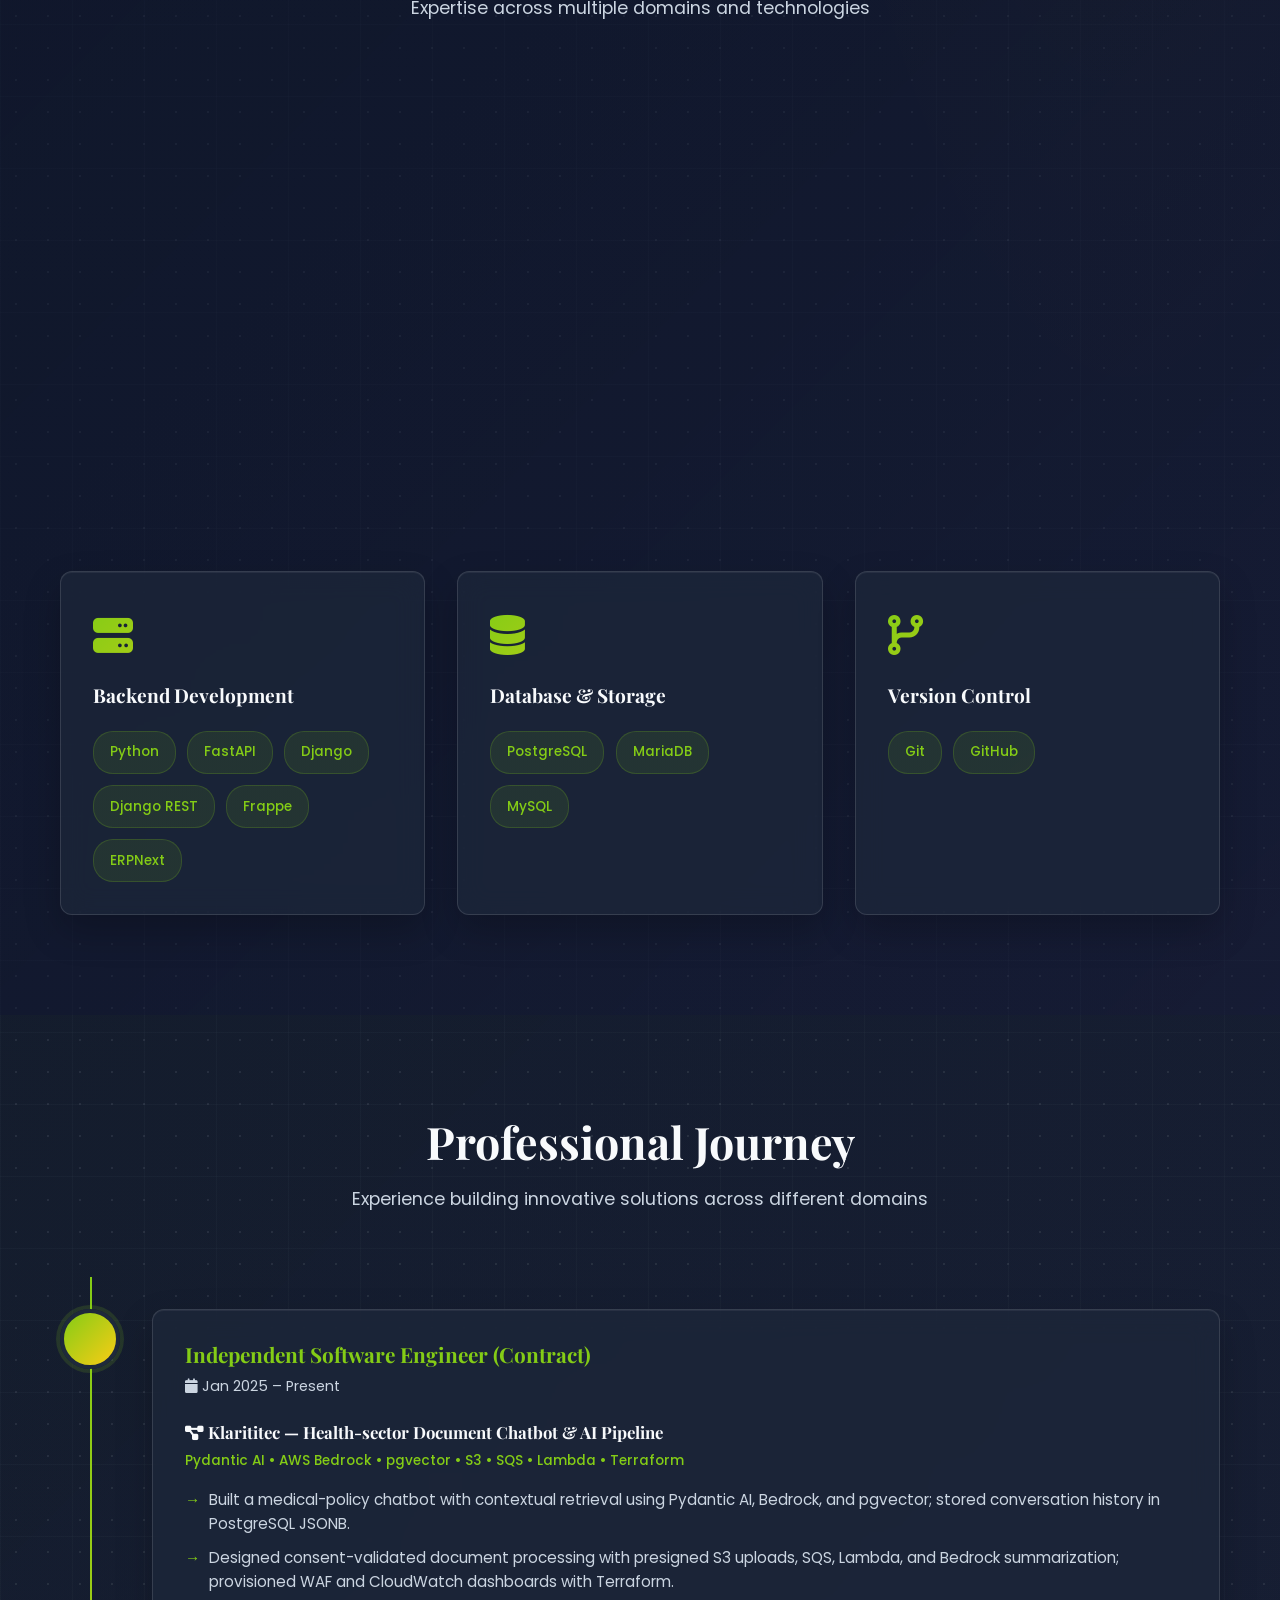
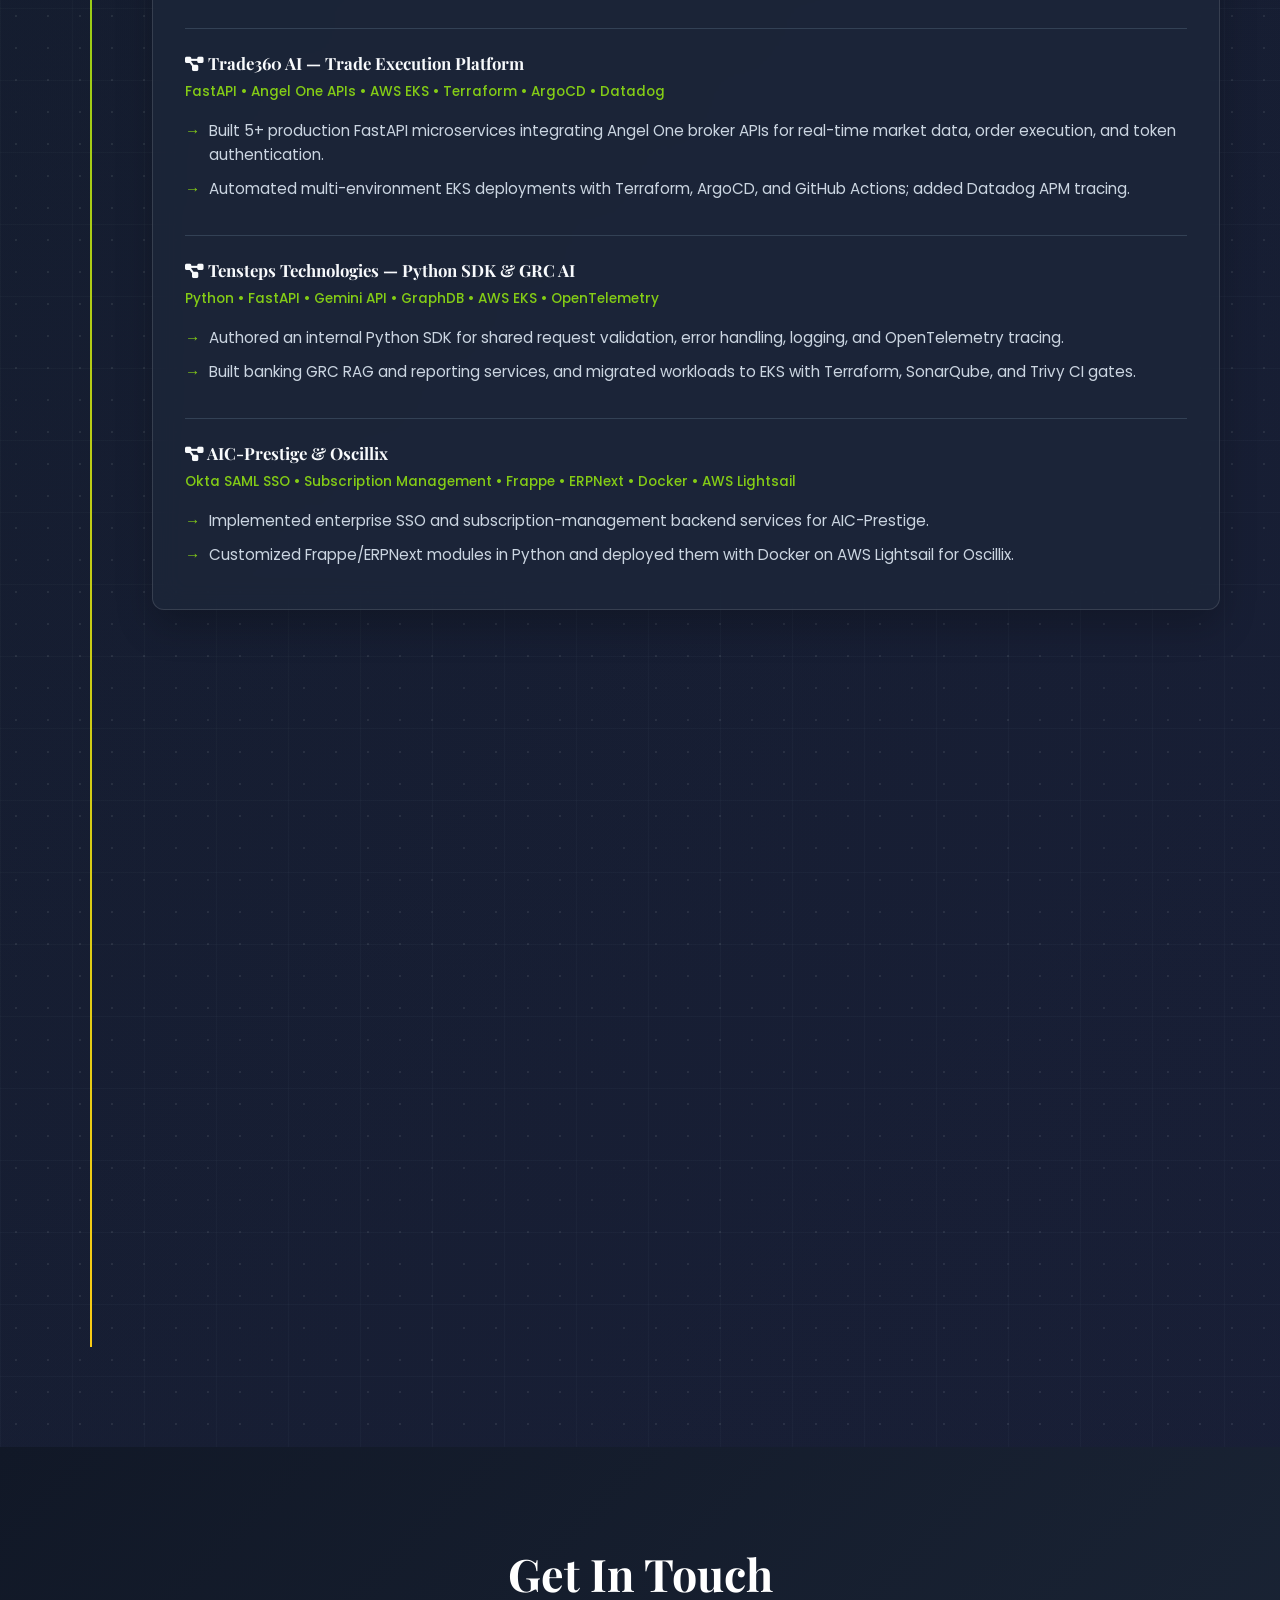
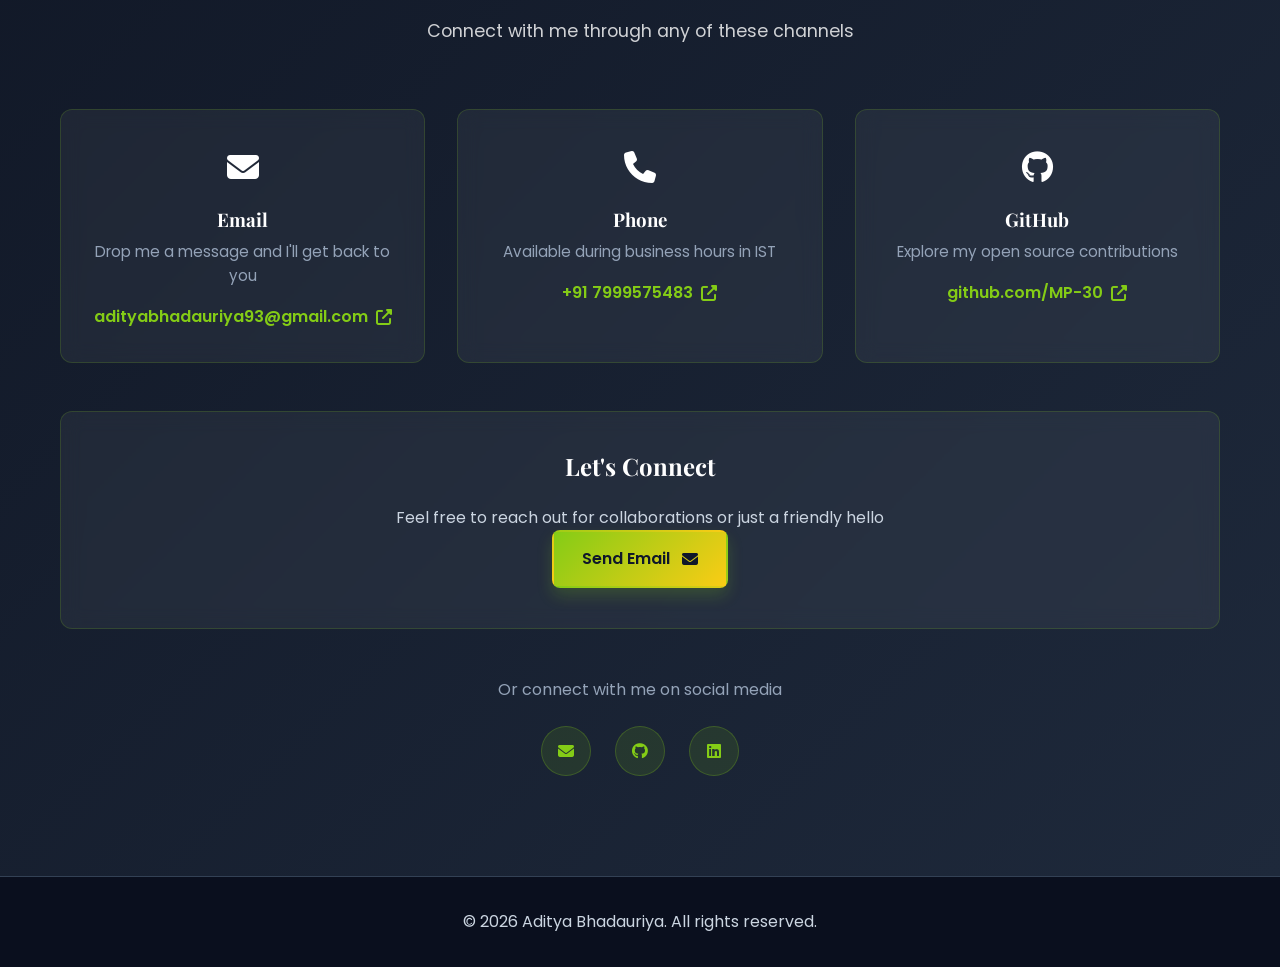
==== commit 7b7268f7: "added design in linux project" ====
--- a/index.html
+++ b/index.html
@@ -324,6 +324,42 @@
                         </div>
                         <h3>AI-Assisted Linux Debugging</h3>
                         <span class="project-type">AIOps & Local RAG Debug Assistant</span>
+                        <div class="project-visual">
+                            <div class="project-visual-heading">
+                                <span>Architecture snapshot</span>
+                                <span class="visual-caption">Linux · RAG · LLM</span>
+                            </div>
+                            <svg class="architecture-diagram" viewBox="0 0 500 200" role="img" aria-labelledby="linux-debug-architecture-title linux-debug-architecture-description">
+                                <title id="linux-debug-architecture-title">AI-Assisted Linux Debugging architecture</title>
+                                <desc id="linux-debug-architecture-description">Linux system diagnostics are collected by the FastAPI service into a health snapshot. ChromaDB retrieves relevant runbooks, and the runbooks plus snapshot are sent to LM Studio for troubleshooting analysis. The API returns summaries and debug guidance; Camber Cloud is an optional fallback if the local model fails.</desc>
+                                <defs>
+                                    <marker id="linux-debug-arrowhead" markerWidth="7" markerHeight="7" refX="5" refY="3.5" orient="auto">
+                                        <path d="M0,0 L7,3.5 L0,7 Z" fill="currentColor"></path>
+                                    </marker>
+                                </defs>
+                                <g class="linux-debug-connectors" aria-hidden="true">
+                                    <path d="M112 43 H128 M232 43 H248 M352 43 H368"></path>
+                                    <path d="M182 65 V126"></path>
+                                    <path d="M430 65 V126"></path>
+                                    <path d="M390 65 C360 96 300 108 240 137"></path>
+                                </g>
+                                <g class="architecture-node">
+                                    <rect x="12" y="22" width="100" height="42" rx="9"></rect>
+                                    <text x="62" y="48" text-anchor="middle">Linux Host</text>
+                                    <rect x="132" y="22" width="100" height="42" rx="9"></rect>
+                                    <text x="182" y="48" text-anchor="middle">FastAPI</text>
+                                    <rect x="252" y="22" width="100" height="42" rx="9"></rect>
+                                    <text x="302" y="48" text-anchor="middle">ChromaDB</text>
+                                    <rect x="372" y="22" width="116" height="42" rx="9"></rect>
+                                    <text x="430" y="48" text-anchor="middle">LM Studio</text>
+
+                                    <rect x="132" y="137" width="108" height="42" rx="9"></rect>
+                                    <text x="186" y="163" text-anchor="middle">API · User</text>
+                                    <rect x="372" y="137" width="116" height="42" rx="9"></rect>
+                                    <text x="430" y="163" text-anchor="middle">Camber · Fallback</text>
+                                </g>
+                            </svg>
+                        </div>
                     </div>
                     <p class="project-description">
                             A Linux debugging assistant that collects system diagnostics and combines them with retrieved runbooks to generate local-LLM troubleshooting guidance.
--- a/styles.css
+++ b/styles.css
@@ -1108,6 +1108,13 @@
     marker-end: url(#document-processing-arrowhead);
 }
 
+.linux-debug-connectors {
+    fill: none;
+    stroke: rgba(var(--accent-rgb), 0.6);
+    stroke-width: 1.5;
+    marker-end: url(#linux-debug-arrowhead);
+}
+
 .architecture-node rect {
     fill: rgba(30, 41, 59, 0.88);
     stroke: rgba(255, 255, 255, 0.16);
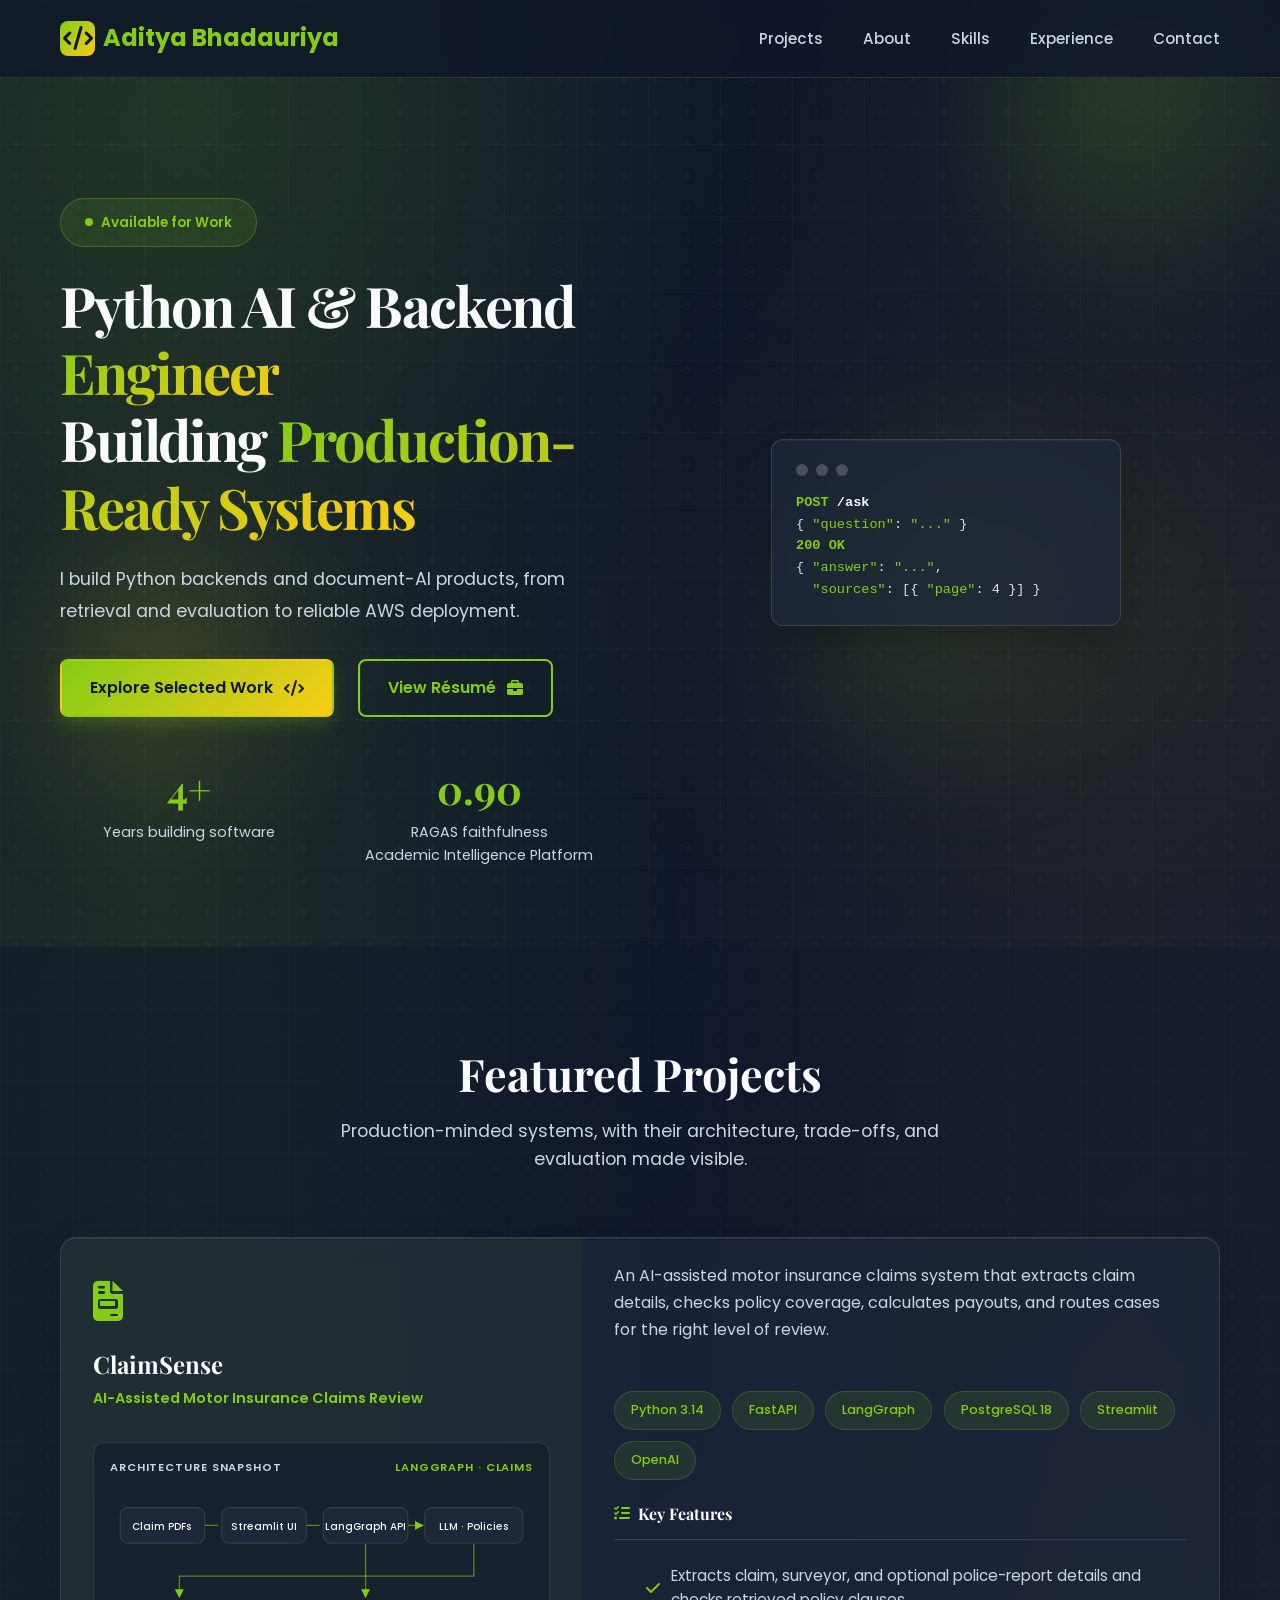
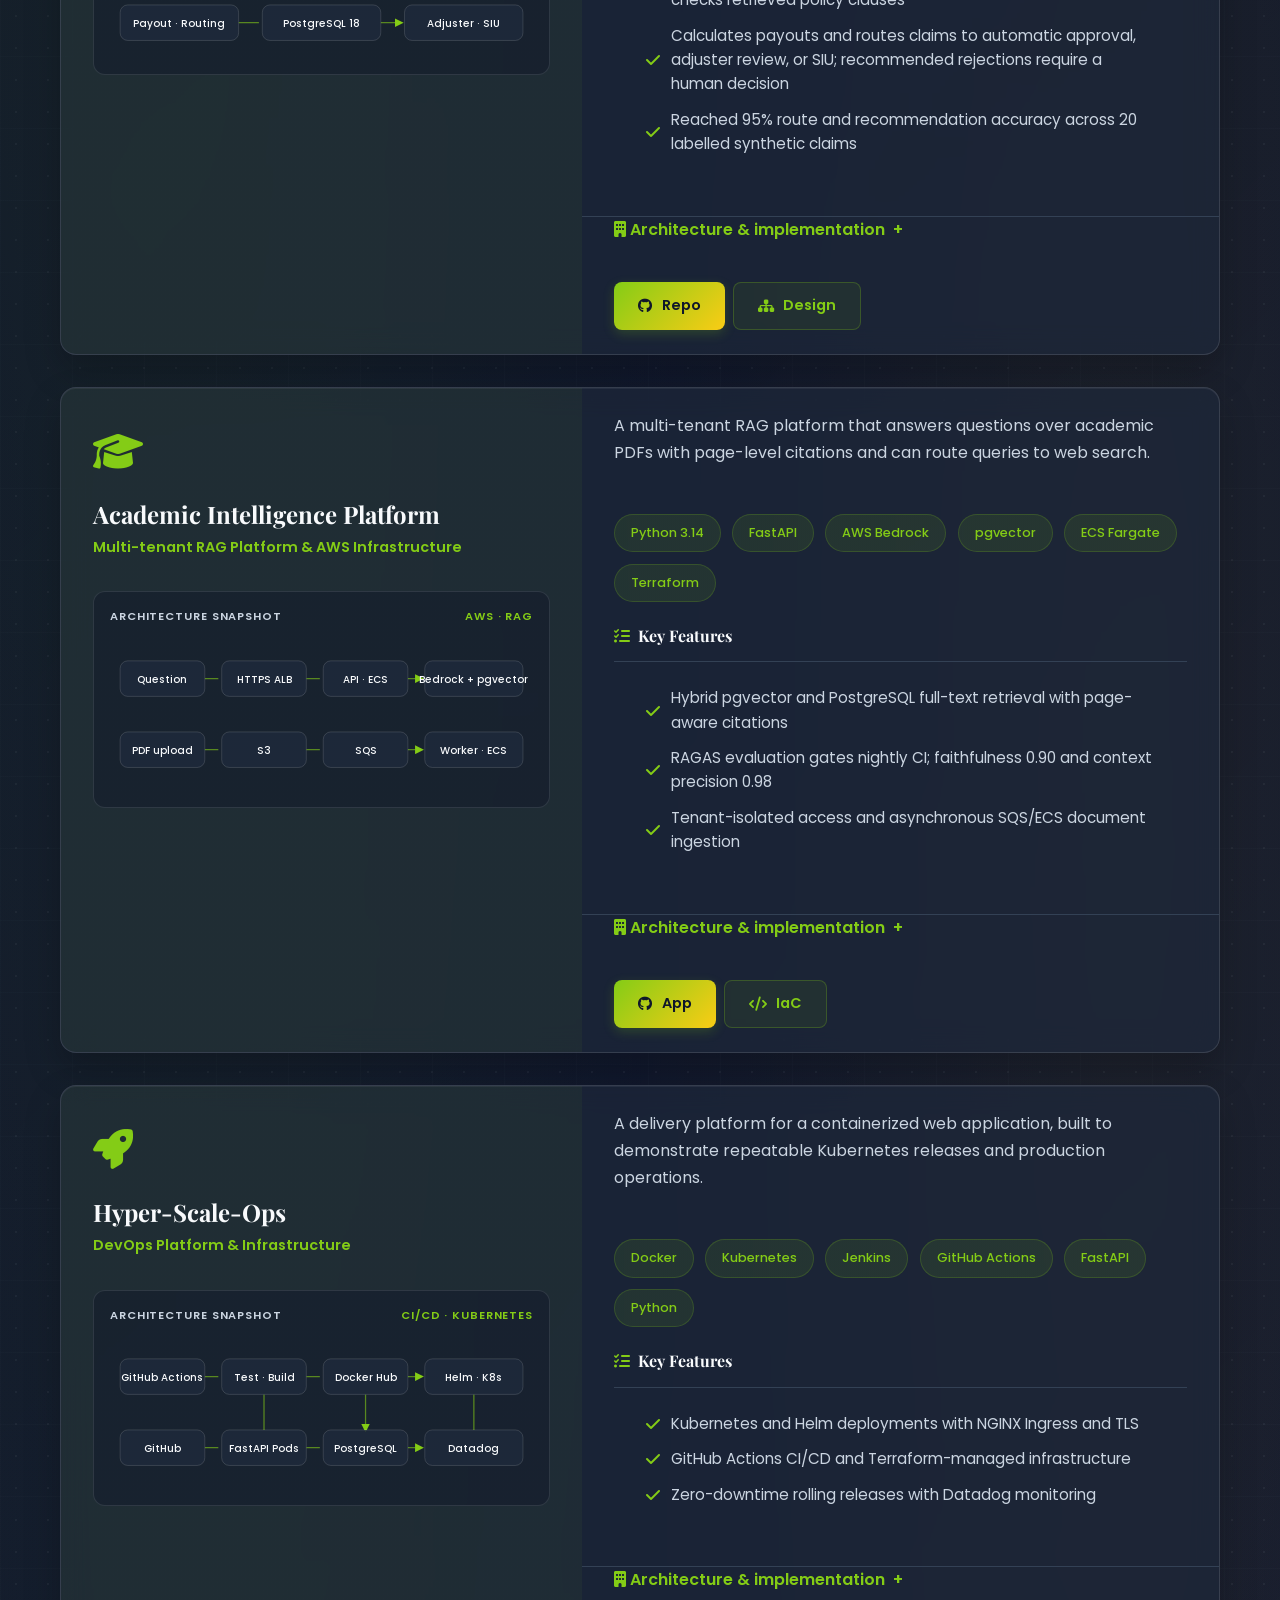
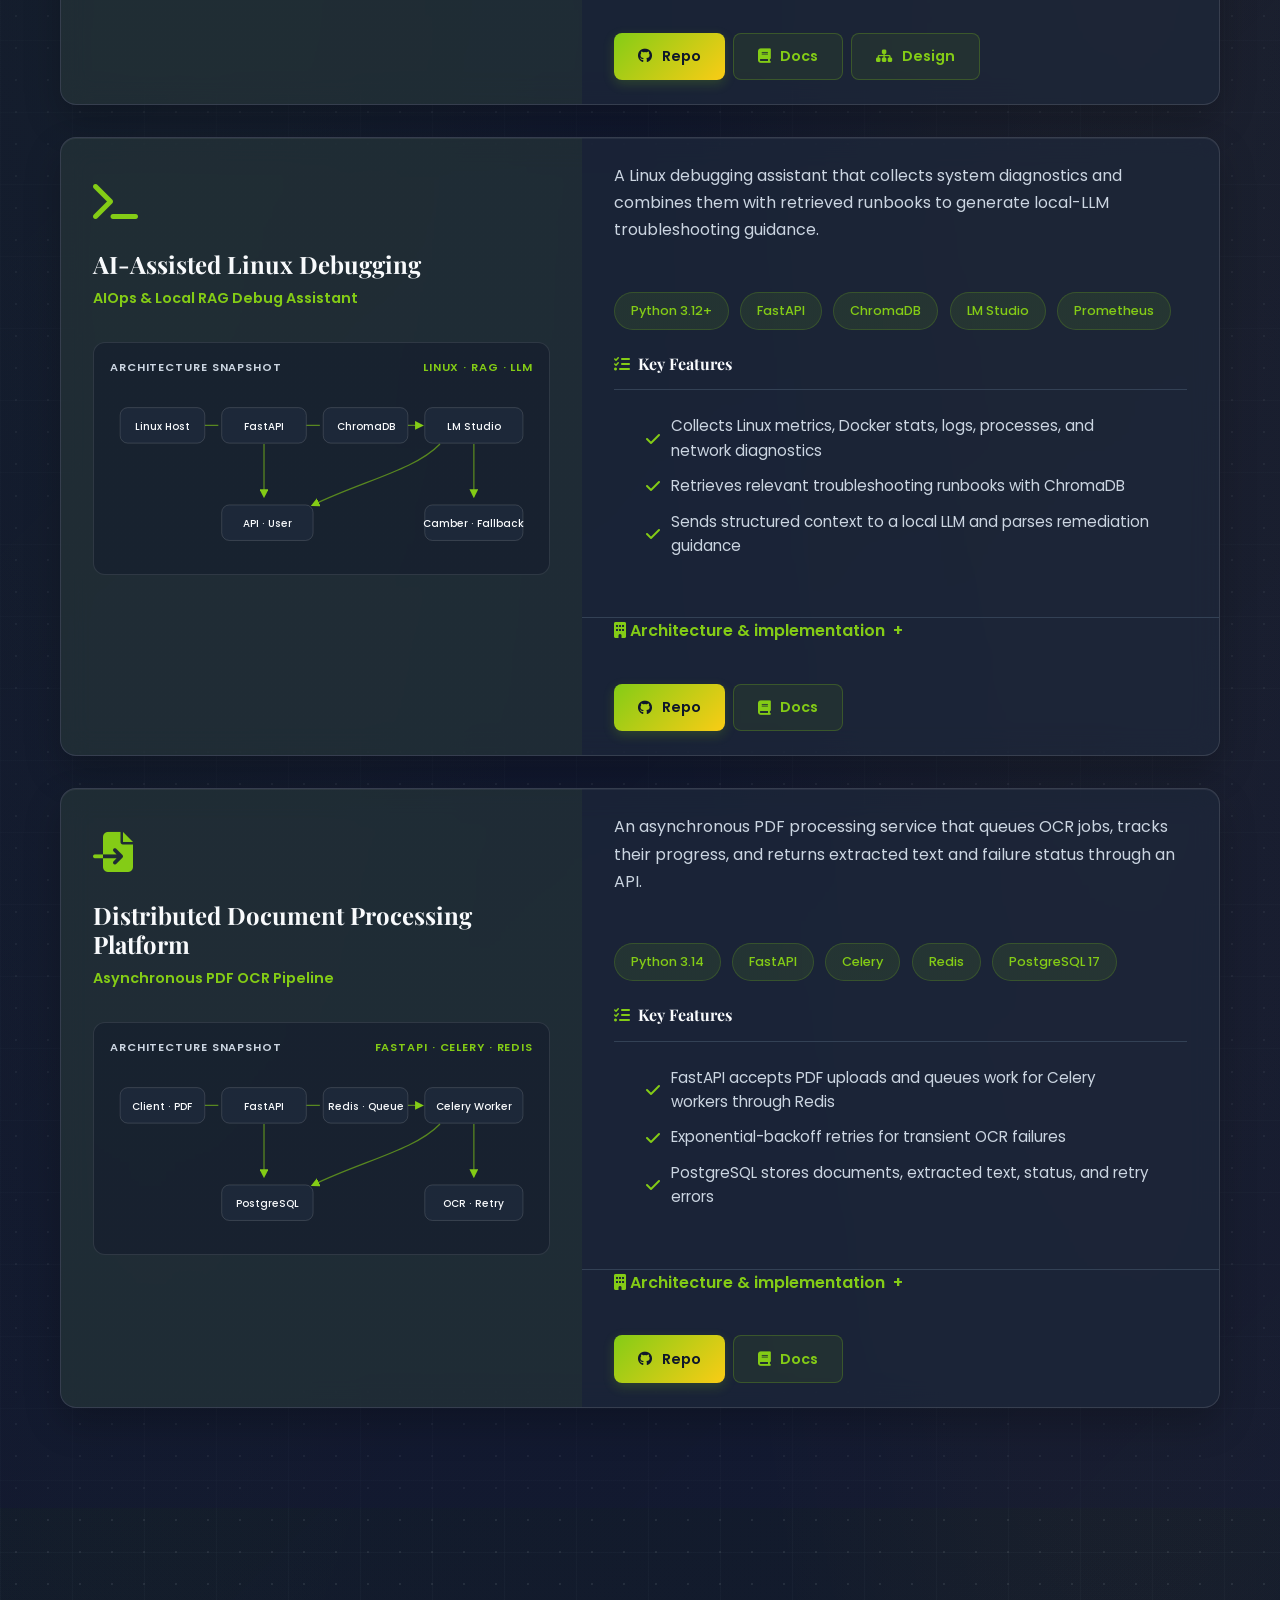
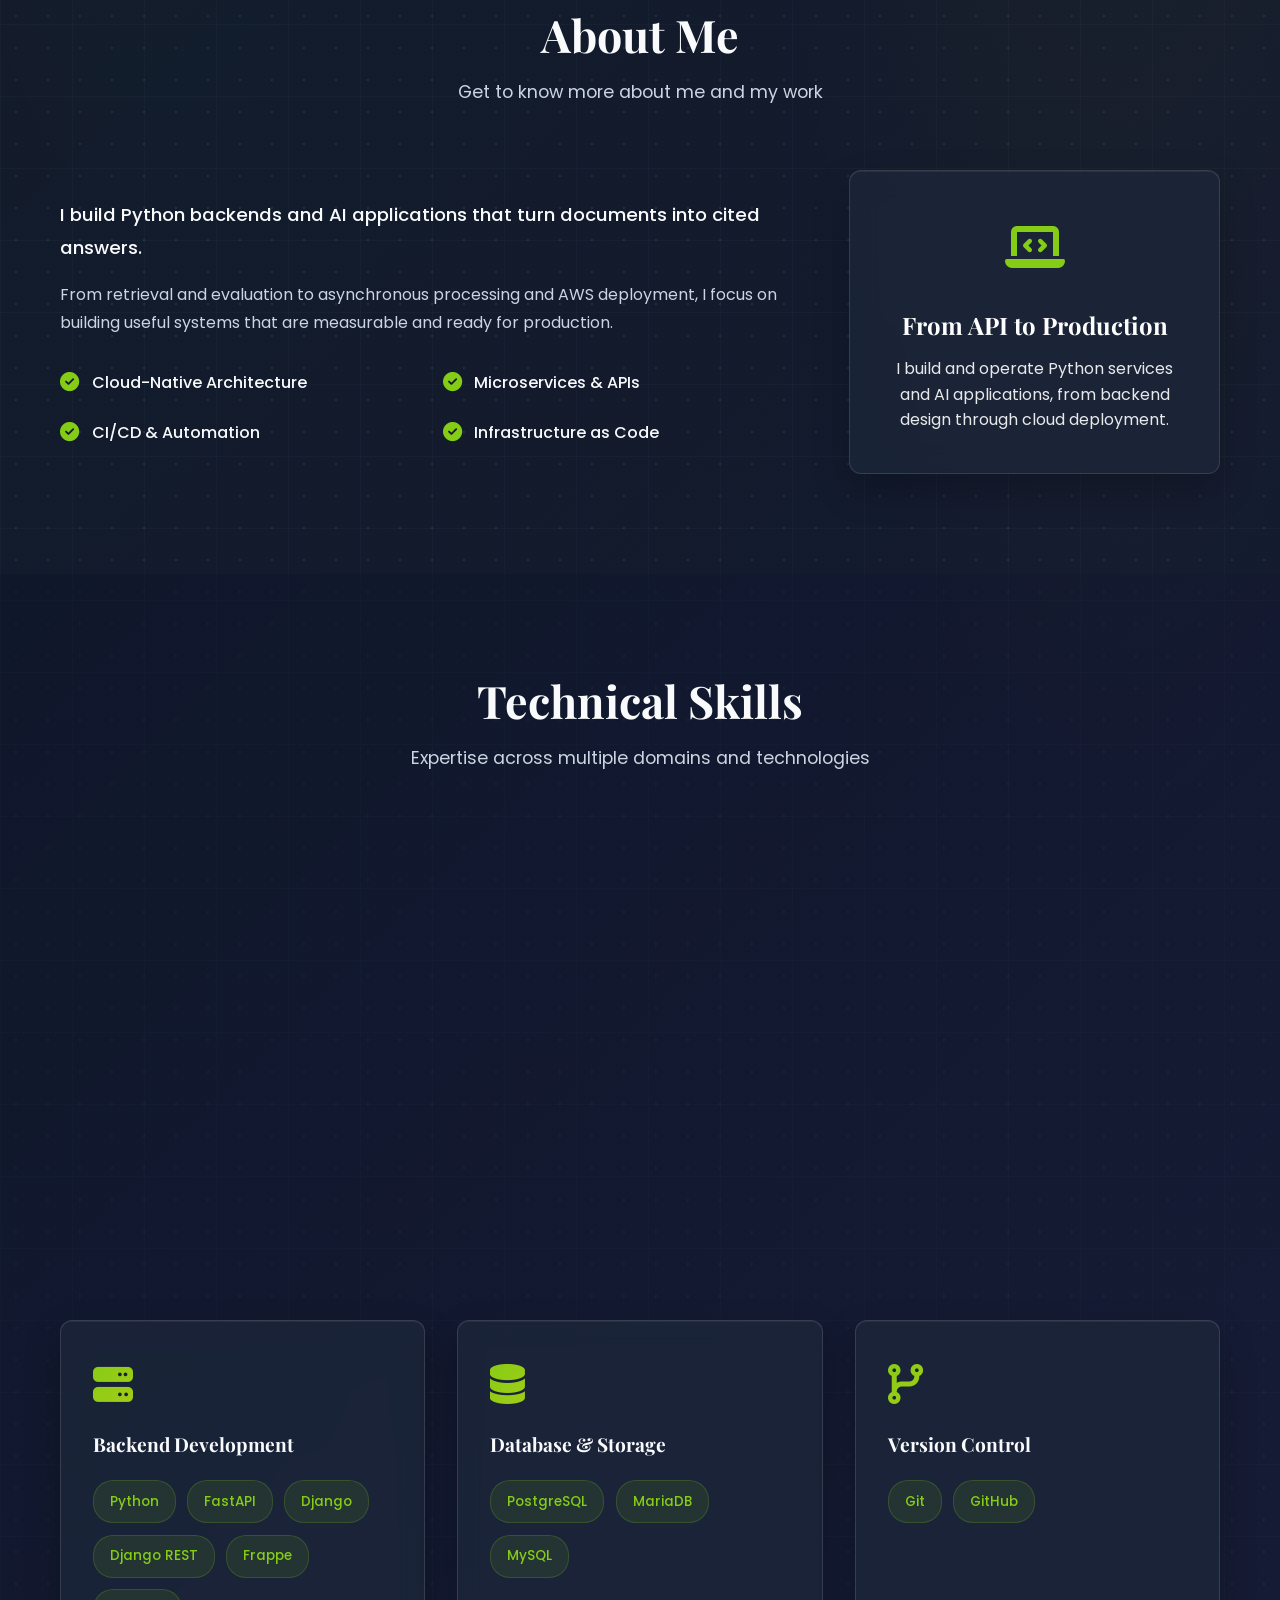
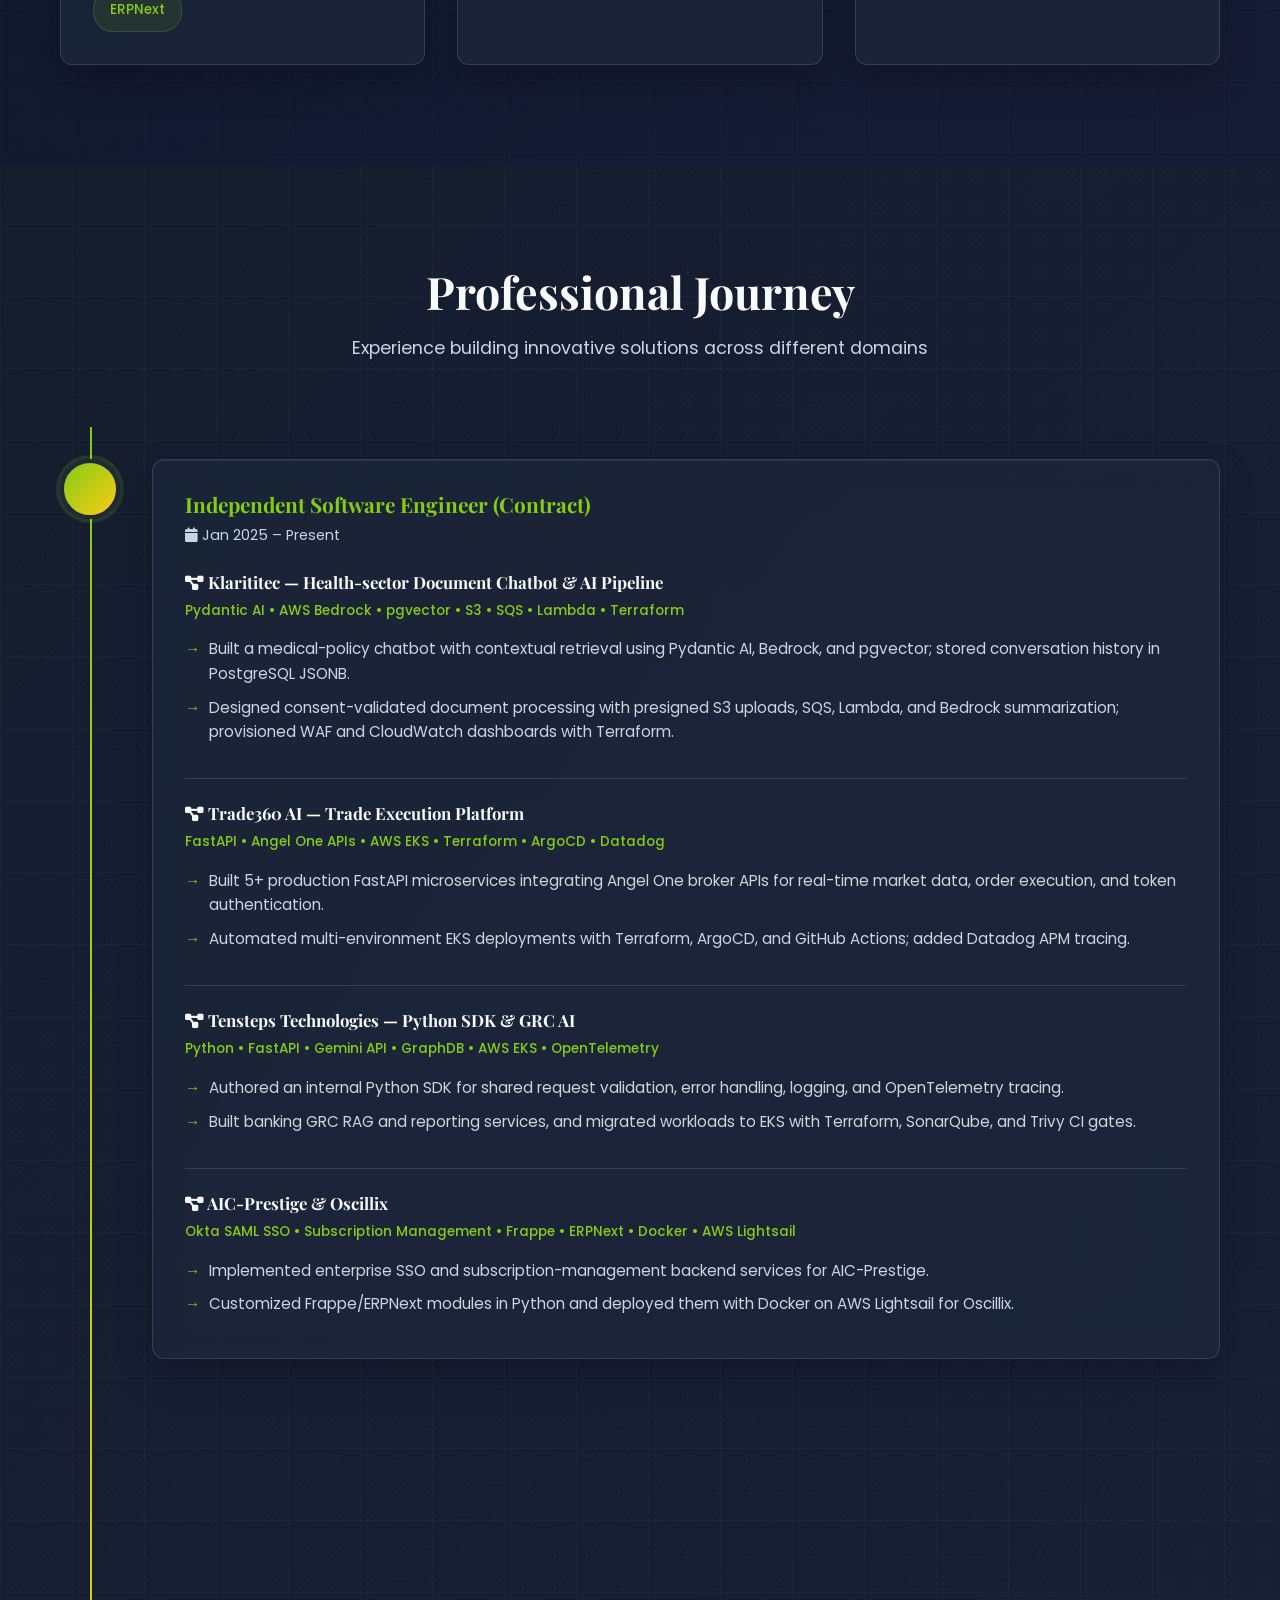
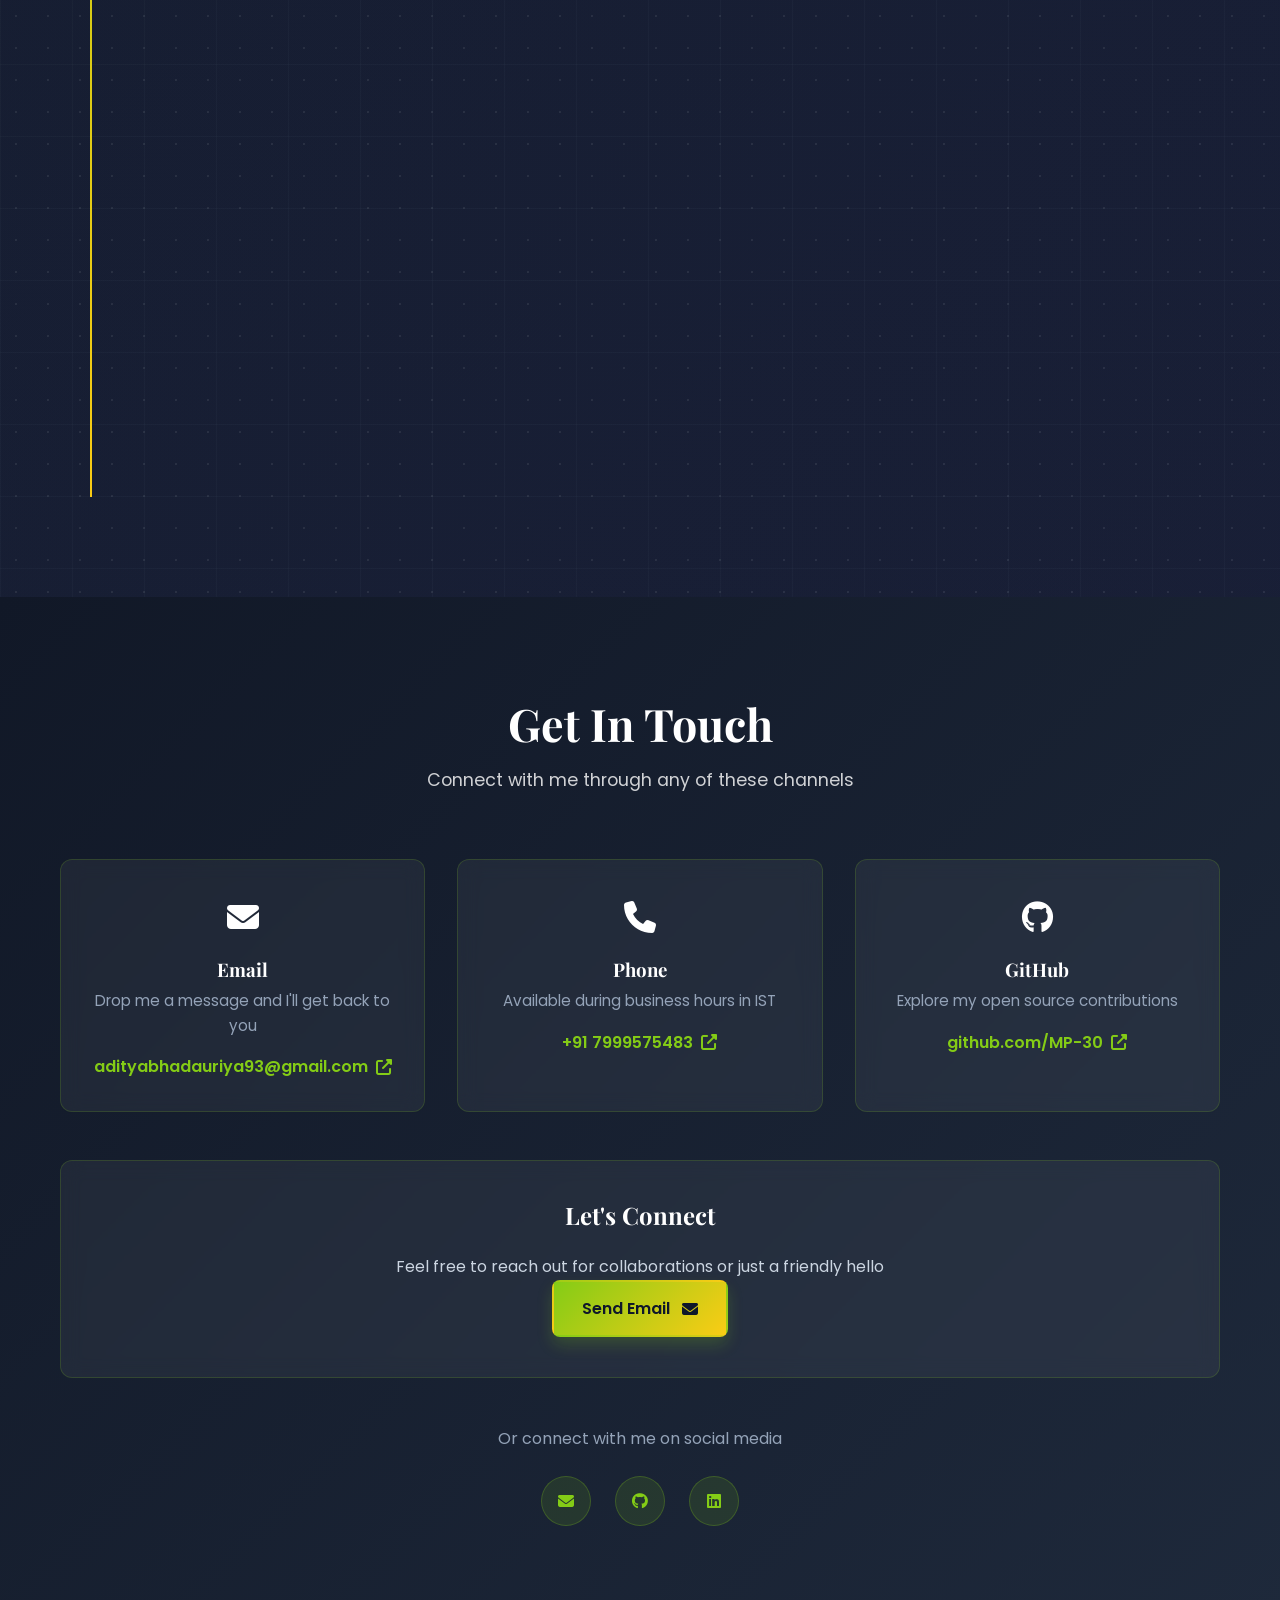
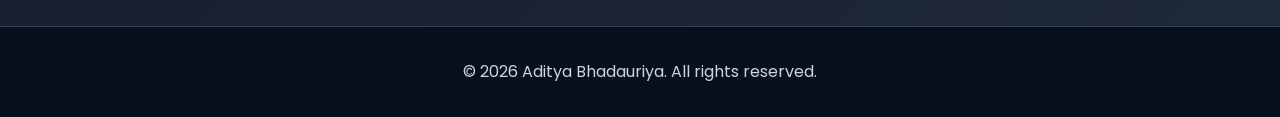
==== commit db73e1dc: "added claim project in website" ====
--- a/index.html
+++ b/index.html
@@ -15,7 +15,7 @@
     <title>Aditya Bhadauriya | Python AI & Backend Engineer</title>
     <meta name="description" content="Aditya Bhadauriya builds Python backends and document AI systems, from retrieval and evaluation to reliable AWS deployments.">
     <link rel="icon" type="image/png" href="icon.png">
-    <link rel="stylesheet" href="styles.css?v=20261121-4">
+    <link rel="stylesheet" href="styles.css?v=20261125-1">
     <link rel="stylesheet" href="https://cdnjs.cloudflare.com/ajax/libs/font-awesome/6.4.0/css/all.min.css">
     <link href="https://fonts.googleapis.com/css2?family=Poppins:wght@300;400;500;600;700;800&family=Playfair+Display:wght@700;800&display=swap" rel="stylesheet">
 </head>
@@ -119,6 +119,105 @@
             </div>
             
             <div class="projects-grid">
+                <div class="project-card featured">
+                    <div class="project-header">
+                        <div class="project-icon">
+                            <i class="fas fa-file-invoice"></i>
+                        </div>
+                        <h3>ClaimSense</h3>
+                        <span class="project-type">AI-Assisted Motor Insurance Claims Review</span>
+                        <div class="project-visual">
+                            <div class="project-visual-heading">
+                                <span>Architecture snapshot</span>
+                                <span class="visual-caption">LangGraph · Claims</span>
+                            </div>
+                            <svg class="architecture-diagram" viewBox="0 0 500 200" role="img" aria-labelledby="claimsense-architecture-title claimsense-architecture-description">
+                                <title id="claimsense-architecture-title">ClaimSense architecture</title>
+                                <desc id="claimsense-architecture-description">Claim PDFs enter through the Streamlit portal and are processed by a FastAPI and LangGraph workflow. An AI model checks extracted claim details against retrieved policy clauses. Python payout and routing rules use the recommendation, with claim records and audit checkpoints stored in PostgreSQL. Cases can be routed to adjuster or SIU review.</desc>
+                                <defs>
+                                    <marker id="claimsense-arrowhead" markerWidth="7" markerHeight="7" refX="5" refY="3.5" orient="auto">
+                                        <path d="M0,0 L7,3.5 L0,7 Z" fill="currentColor"></path>
+                                    </marker>
+                                </defs>
+                                <g class="claimsense-connectors" aria-hidden="true">
+                                    <path d="M112 43 H128 M232 43 H248 M352 43 H368"></path>
+                                    <path d="M302 65 V126"></path>
+                                    <path d="M430 65 V103 H82 V126"></path>
+                                    <path d="M152 158 H176 M320 158 H344"></path>
+                                </g>
+                                <g class="architecture-node">
+                                    <rect x="12" y="22" width="100" height="42" rx="9"></rect>
+                                    <text x="62" y="48" text-anchor="middle">Claim PDFs</text>
+                                    <rect x="132" y="22" width="100" height="42" rx="9"></rect>
+                                    <text x="182" y="48" text-anchor="middle">Streamlit UI</text>
+                                    <rect x="252" y="22" width="100" height="42" rx="9"></rect>
+                                    <text x="302" y="48" text-anchor="middle">LangGraph API</text>
+                                    <rect x="372" y="22" width="116" height="42" rx="9"></rect>
+                                    <text x="430" y="48" text-anchor="middle">LLM · Policies</text>
+
+                                    <rect x="12" y="137" width="140" height="42" rx="9"></rect>
+                                    <text x="82" y="163" text-anchor="middle">Payout · Routing</text>
+                                    <rect x="180" y="137" width="140" height="42" rx="9"></rect>
+                                    <text x="250" y="163" text-anchor="middle">PostgreSQL 18</text>
+                                    <rect x="348" y="137" width="140" height="42" rx="9"></rect>
+                                    <text x="418" y="163" text-anchor="middle">Adjuster · SIU</text>
+                                </g>
+                            </svg>
+                        </div>
+                    </div>
+                    <p class="project-description">
+                        An AI-assisted motor insurance claims system that extracts claim details, checks policy coverage, calculates payouts, and routes cases for the right level of review.
+                    </p>
+                    <div class="project-meta">
+                        <a href="https://github.com/MP-30/Claim-Sense" target="_blank" rel="noopener noreferrer" class="meta-item">
+                            <i class="fab fa-github"></i>
+                            <span>GitHub Repo</span>
+                        </a>
+                        <a href="https://github.com/MP-30/Claim-Sense/blob/main/Design.md" target="_blank" rel="noopener noreferrer" class="meta-item">
+                            <i class="fas fa-sitemap"></i>
+                            <span>System Design</span>
+                        </a>
+                        <a href="https://github.com/MP-30/Claim-Sense/blob/main/evals/scorecards/2026-11-23.md" target="_blank" rel="noopener noreferrer" class="meta-item">
+                            <i class="fas fa-chart-bar"></i>
+                            <span>Evaluation</span>
+                        </a>
+                    </div>
+                    <div class="project-tech">
+                        <span class="tech">Python 3.14</span>
+                        <span class="tech">FastAPI</span>
+                        <span class="tech">LangGraph</span>
+                        <span class="tech">PostgreSQL 18</span>
+                        <span class="tech">Streamlit</span>
+                        <span class="tech">OpenAI</span>
+                    </div>
+                    <div class="project-section">
+                        <h4><i class="fas fa-tasks"></i> Key Features</h4>
+                        <ul class="project-features">
+                            <li><i class="fas fa-check"></i> Extracts claim, surveyor, and optional police-report details and checks retrieved policy clauses</li>
+                            <li><i class="fas fa-check"></i> Calculates payouts and routes claims to automatic approval, adjuster review, or SIU; recommended rejections require a human decision</li>
+                            <li><i class="fas fa-check"></i> Reached 95% route and recommendation accuracy across 20 labelled synthetic claims</li>
+                        </ul>
+                    </div>
+                    <details class="project-section project-details">
+                        <summary><i class="fas fa-building"></i> Architecture & implementation</summary>
+                        <p class="project-architecture">
+                            A Streamlit reviewer portal calls a FastAPI service that runs the LangGraph claim workflow.
+                            Model-assisted extraction and policy retrieval feed deterministic Python payout and routing rules.
+                            PostgreSQL stores claim records, audit events, and workflow checkpoints so reviews can resume.
+                        </p>
+                    </details>
+                    <div class="project-links">
+                        <a href="https://github.com/MP-30/Claim-Sense" class="project-link primary" target="_blank" rel="noopener noreferrer">
+                            <i class="fab fa-github"></i>
+                            <span>Repo</span>
+                        </a>
+                        <a href="https://github.com/MP-30/Claim-Sense/blob/main/Design.md" class="project-link secondary" target="_blank" rel="noopener noreferrer">
+                            <i class="fas fa-sitemap"></i>
+                            <span>Design</span>
+                        </a>
+                    </div>
+                </div>
+
                 <div class="project-card featured">
                     <div class="project-header">
                         <div class="project-icon">
--- a/styles.css
+++ b/styles.css
@@ -1115,6 +1115,13 @@
     marker-end: url(#linux-debug-arrowhead);
 }
 
+.claimsense-connectors {
+    fill: none;
+    stroke: rgba(var(--accent-rgb), 0.6);
+    stroke-width: 1.5;
+    marker-end: url(#claimsense-arrowhead);
+}
+
 .architecture-node rect {
     fill: rgba(30, 41, 59, 0.88);
     stroke: rgba(255, 255, 255, 0.16);
